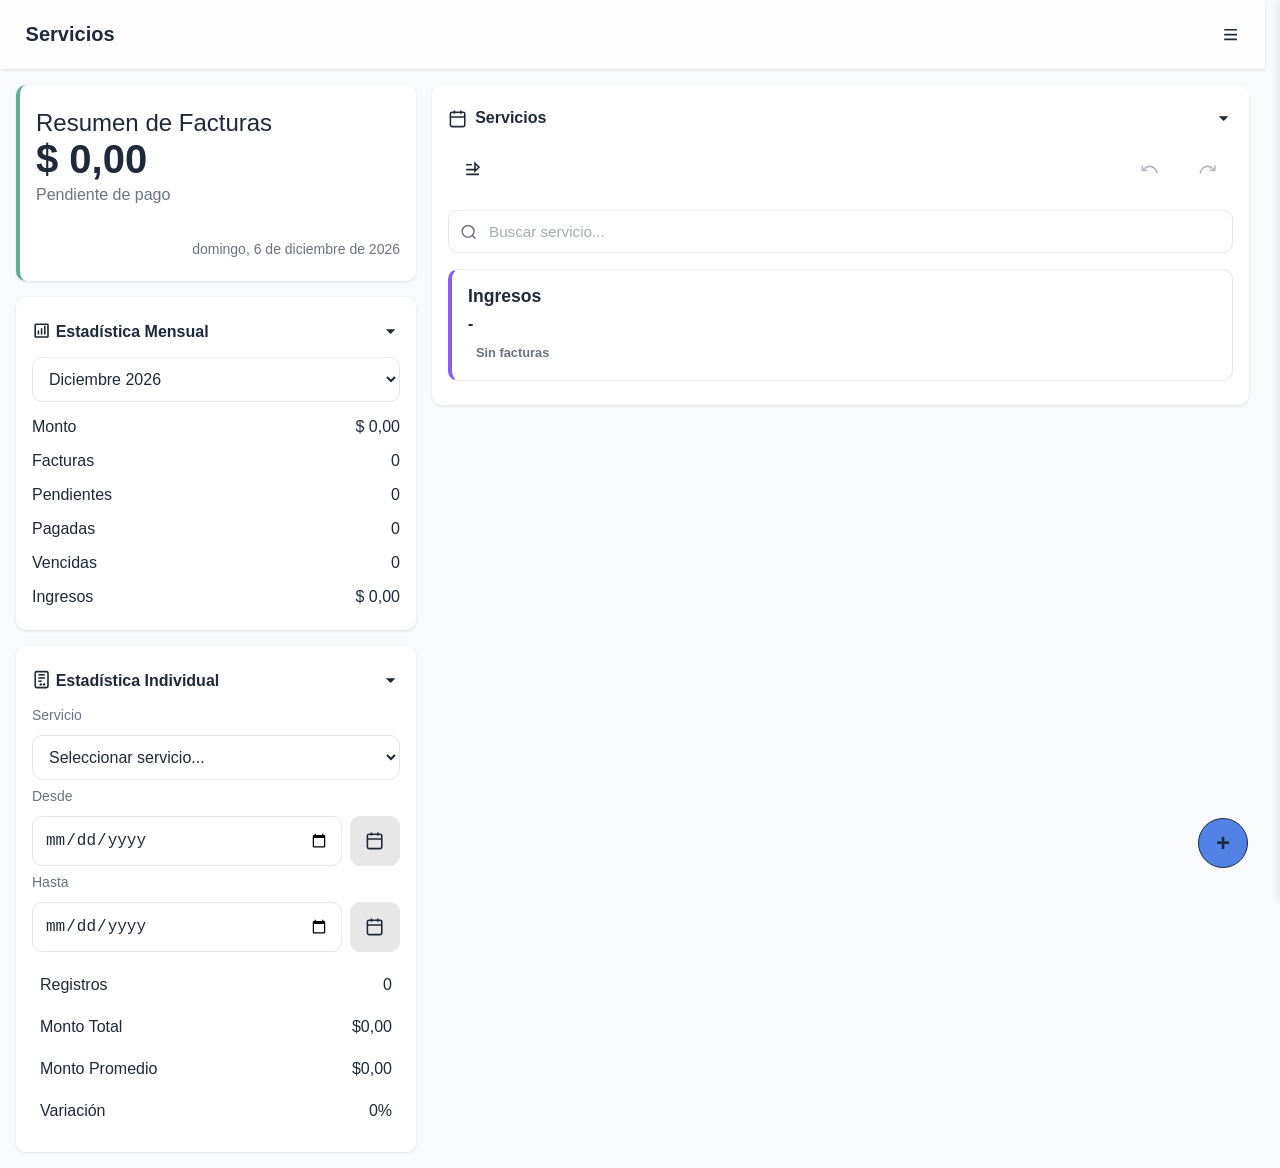
==== index.html @ 1f56f02e "Update index.html" ====
<!DOCTYPE html>
<html lang="es">

<head>
    <meta charset="UTF-8">
    <meta name="viewport" content="width=device-width, initial-scale=1.0, maximum-scale=1.0, user-scalable=no">
    <meta name="theme-color" content="#ffffff">
    <meta name="description" content="Gestión de servicios y facturas">
    <meta name="mobile-web-app-capable" content="yes">
    <meta name="apple-mobile-web-app-capable" content="yes">
    <meta name="apple-mobile-web-app-status-bar-style" content="default">
    <title>Gestión de Servicios</title>
    <link rel="manifest" href="./manifest.json">
    <link rel="icon" type="image/svg+xml" href="[data-uri]">
    <style>
        :root {
            /* --- Variables de Color (Tema Claro) --- */
            --bg-body: #f9fafb;
            --bg-card: #ffffff;
            --bg-header: rgba(255, 255, 255, 0.800);
            --text-main: #1f2937;
            --text-muted: #6b7280;
            --text-inv: #ffffff;
            --border: #e5e7eb;
            --input-bg: #ffffff;
            --input-focus: #272450;
            --c-blue: #5382e6;
            --c-green: #60ac94;
            --c-red: #c05d76;
            --c-purple: #8b5cf6;
            --c-gold: #d6af66;
            --c-gray-btn: #e7e7e7;
            --c-white: #ffffff;
            --shadow: 0 1px 3px rgba(0, 0, 0, 0.1);
            --radius: 10px;
        }

        body.dark-mode {
            /* --- Variables de Color (Tema Oscuro) --- */
            --bg-body: #000000;
            --bg-card: #0f141b;
            --bg-header: rgba(17, 24, 39, 0.800);
            --text-main: #f9fafb;
            --text-muted: #d1d5db;
            --border: #1f2836;
            --input-bg: #1f2836;
            --input-focus: #1f2836;
            --c-gray-btn: #1f2836;
            --shadow: 0 1px 3px rgba(0, 0, 0, 0.3);
        }

        body.modal-open {
            overflow: hidden !important;
        }

        * {
            margin: 0;
            padding: 0;
            box-sizing: border-box;
            -webkit-tap-highlight-color: transparent;
            user-select: none;
            -webkit-user-select: none;
        }

        html {
            scrollbar-gutter: stable;
        }

        body {
            font-family: -apple-system, BlinkMacSystemFont, 'Segoe UI', Arial, sans-serif;
            background: var(--bg-body);
            color: var(--text-main);
            overflow-anchor: none;
            transition: background 0.3s, color 0.3s;
            overflow-y: auto;
            touch-action: pan-y;
        }

        /* --- Layout & Contenedores --- */
        .container {
            max-width: 1400px;
            margin: 0 auto;
            padding: 1rem;
        }

        /* Layout de 2 columnas para desktop */
        .main-grid {
            display: grid;
            grid-template-columns: 1fr;
            gap: 0 1rem;
        }

        @media (min-width: 768px) {
            .main-grid {
                grid-template-columns: 400px 1fr;
                align-items: start;
            }

            .sidebar-left {
                display: flex;
                flex-direction: column;
                gap: 1rem;
                top: 70px;
            }

            .sidebar-left .card {
                margin-bottom: 0;
            }
        }

        .header {
            background: var(--bg-header);
            backdrop-filter: blur(4px);
            padding: 0.6rem;
            box-shadow: var(--shadow);
            position: sticky;
            top: 0;
            z-index: 90;
            display: flex;
            justify-content: space-between;
            align-items: center;
        }

        .header h1 {
            font-size: 1.25rem;
            color: var(--text-main);
            display: flex;
            align-items: center;
            gap: 0.5rem;
            flex-shrink: 0;
            margin-right: auto;
            margin-left: 1rem;
        }

        .header-actions {
            display: flex;
            gap: 0.5rem;
            align-items: center;
        }

        .icon-btn {
            background: var(--c-gray-btn);
            border: 1px solid var(--border);
            border-radius: var(--radius);
            width: 50px;
            height: 50px;
            display: flex;
            align-items: center;
            justify-content: center;
            cursor: pointer;
            transition: all 0.2s;
        }

        .icon-btn:active {
            transform: scale(0.95);
        }

        .card {
            background: var(--bg-card);
            border-radius: var(--radius);
            padding: 1.5rem 1rem;
            box-shadow: var(--shadow);
            color: var(--text-main);
            margin-bottom: 1rem;
        }

        .card h2 {
            font-size: 1rem;
            display: flex;
            align-items: center;
            gap: 0.5rem;
            color: var(--text-main);
        }

        .card-header {
            display: flex;
            justify-content: space-between;
            align-items: center;
            margin-bottom: 1rem;
        }

        .card-actions {
            display: flex;
            gap: 0.5rem;
        }

        /* --- Iconos --- */
        .icon {
            width: 1.2em;
            height: 1.2em;
            vertical-align: text-bottom;
            fill: currentColor;
            stroke: currentColor;
            stroke-width: 0;
        }

        .icon-line {
            stroke-width: 2;
            fill: none;
        }

        /* --- Botones --- */
        button {
            width: 100%;
            padding: 0.875rem;
            border: 1px solid transparent;
            border-radius: var(--radius);
            font-weight: 600;
            font-size: 1rem;
            cursor: pointer;
            transition: transform 0.2s, background 0.2s;
            display: flex;
            align-items: center;
            justify-content: center;
            gap: 0.5rem;
            color: var(--text-main);
            background: var(--c-gray-btn);
        }

        button:active {
            transform: scale(0.98);
        }

        button:disabled,
        input:disabled,
        select:disabled {
            background: transparent;
            cursor: not-allowed;
            transform: none;
            color: #6b7280;
            opacity: 0.5;
        }

        .btn-primary,
        .btn-success,
        .btn-danger {
            color: var(--text-inv);
        }

        .btn-primary {
            background: var(--c-blue);
        }

        .btn-success {
            background: var(--c-green);
        }

        .btn-danger {
            background: var(--c-red);
        }

        .btn-add {
            width: 50px;
            height: 50px;
            border-radius: 50%;
            font-size: 1.5rem;
            padding: 0;
            background: var(--c-blue);
            color: var(--text-main);
            position: fixed;
            bottom: 2rem;
            right: 2rem;
            box-shadow: 0 0 15px 12px rgba(255, 255, 255, 0.15);
            border: 1px solid var(--text-main);
            z-index: 80
        }

        #btn-filter,
        #btn-undo,
        #btn-redo,
        #btn-sort,
        #btn-ajustes {
            border: none;
            background: none;
        }

        .servicios-lista {
            display: flex;
            flex-direction: column;
            gap: 0.5rem;
            max-height: 5000px;
            opacity: 1;
            overflow: hidden;
            margin-top: 1rem;
            transition: all 0.3s;
        }

        /* Evitar saltos de scroll en móviles durante búsqueda */
        @media (max-width: 767px) {
            .servicios-lista {
                min-height: 400px;
            }
        }

        .servicio-item {
            background: var(--input-bg);
            border: 1px solid var(--border);
            border-radius: var(--radius);
            padding: 1rem;
            cursor: pointer;
            transition: all 0.2s;
            position: relative;
        }

        .servicio-item:active {
            transform: scale(0.99);
        }

        .servicio-item[class*="vencido"],
        .servicio-item[class*="urgente"] {
            border-left: 4px solid var(--c-red);
        }

        .servicio-item[class*="lejano"] {
            border-left: 4px solid var(--c-blue);
        }

        .servicio-item[class*="proximo"] {
            border-left: 4px solid var(--c-gold);
        }

        .servicio-item[class*="pagado"] {
            border-left: 4px solid var(--c-green);
        }

        .servicio-item[class*="sin-facturas"] {
            border-left: 4px solid var(--c-purple);
        }

        .servicio-nombre {
            font-weight: 600;
            font-size: 1.1rem;
            margin-bottom: 0.5rem;
        }

        .servicio-info {
            display: flex;
            justify-content: space-between;
            align-items: center;
            font-size: 0.9rem;
            color: var(--text-muted);
        }

        .servicio-monto {
            font-weight: 600;
            color: var(--text-main);
            font-size: 1rem;
        }

        .servicio-fecha {
            font-size: 0.85rem;
        }

        .servicio-estado {
            display: inline-block;
            padding: 0.25rem 0.5rem;
            border-radius: var(--radius);
            font-size: 0.75rem;
            font-weight: 600;
            margin-top: 0.5rem;
            color: var(--c-white);
        }

        .estado-vencido {
            background: var(--c-red);
        }

        .estado-urgente {
            background: var(--c-red);
        }

        .estado-proximo {
            background: var(--c-gold);
        }

        .estado-pagado {
            background: var(--c-green);
        }

        .estado-lejano {
            background: var(--c-blue);
        }

        .estado-sin-facturas-mes {
            background: var(--c-purple);
        }

        /* --- Modal --- */
        .modal {
            display: none;
            position: fixed;
            top: 0;
            left: 0;
            width: 100%;
            height: 100%;

            z-index: 100;
            align-items: center;
            justify-content: center;
            padding: 1rem;
            transition: all 0.3s ease;
        }

        .modal.active {
            display: flex;
            background: rgba(0, 0, 0, 0.25);
            backdrop-filter: blur(5px);
            -webkit-backdrop-filter: blur(5px);
        }

        .modal-content {
            background: var(--bg-card);
            border-radius: var(--radius);
            padding: 1rem;
            max-width: 500px;
            width: 100%;
            max-height: 90vh;
            overflow-y: auto;
            box-shadow: 0 10px 40px rgba(0, 0, 0, 0.3);
            animation: slideUp 0.2s ease-in-out;
        }

        .modal-header {
            display: flex;
            justify-content: space-between;
            align-items: center;
            margin-bottom: 1.5rem;
        }

        .modal-header h3 {
            font-size: 1.2rem;
            color: var(--text-main);
        }

        .modal-close {
            background: transparent;
            border: none;
            width: auto;
            padding: 0.5rem;
            cursor: pointer;
            color: var(--text-muted);
        }

        /* --- Formularios --- */
        .form-group {
            margin-bottom: 1rem;
        }



        .form-group select:focus {
            outline: none;
            border-color: var(--input-focus);
        }

        input,
        select,
        .form-group select {
            width: 100%;
            padding: 0.75rem;
            border: 1px solid var(--border);
            border-radius: var(--radius);
            font-size: 1rem;
            background: var(--input-bg);
            color: var(--text-main);
        }

        .form-group select {
            padding: 0.875rem;
            cursor: pointer;
        }

        label {
            display: block;
            font-size: 0.875rem;
            font-weight: 600;
            color: var(--text-muted);
            margin-bottom: 0.25rem;
        }

        input:focus,
        select:focus {
            outline: none;
        }

        /* Ocultar flechas de input number */
        input[type="number"]::-webkit-outer-spin-button,
        input[type="number"]::-webkit-inner-spin-button {
            -webkit-appearance: none;
            margin: 0;
        }

        input[type="number"] {
            -moz-appearance: textfield;
            appearance: textfield;
        }

        .form-actions {
            display: flex;
            gap: 0.5rem;
            margin-top: 1.5rem;
        }

        .form-actions2 {
            display: flex;
            margin-top: 0.5rem;

        }

        /* --- Facturas --- */
        /* Modal de facturas con header y footer sticky */
        .modal-facturas-content {
            display: flex;
            flex-direction: column;
            max-height: 90vh;
            overflow: hidden;
        }

        .modal-facturas-header {
            position: sticky;
            top: 0;
            background: var(--bg-card);
            z-index: 10;
            margin-bottom: 0;
            padding-bottom: 1rem;
            border-bottom: 1px solid var(--border);
        }

        .modal-facturas-footer {
            position: sticky;
            bottom: 0;
            background: var(--bg-card);
            z-index: 10;
            padding-top: 1rem;
            border-top: 1px solid var(--border);
            display: flex;
            flex-direction: column;
            gap: 0.5rem;
        }

        .facturas-lista {
            flex: 1;
            overflow-y: auto;
            padding: 1rem 0;
            margin: 0 -1rem;
            padding-left: 1rem;
            padding-right: 1rem;
            display: flex;
            flex-direction: column;
            gap: 0.5rem;
        }

        .factura-item {
            background: var(--input-bg);
            border: 1px solid var(--border);
            border-radius: var(--radius);
            padding: 0.75rem;
            display: flex;
            justify-content: space-between;
            align-items: center;
            transition: all 0.2s;
        }

        .factura-item.pagada {
            opacity: 0.6;
            border-color: var(--c-green);
        }

        .factura-info {
            flex: 1;
            cursor: pointer;
        }

        .factura-monto {
            font-weight: 600;
            font-size: 1rem;
            color: var(--text-main);
        }

        .factura-monto-favor {
            color: var(--c-green);
            font-weight: 700;
        }

        .factura-fecha {
            font-size: 0.85rem;
            color: var(--text-muted);
            margin-top: 0.25rem;
        }

        .factura-actions {
            display: flex;
            gap: 0.5rem;
            border: 1px solid var(--text-main);
            border-radius: var(--radius);
        }

        .btn-small {
            width: auto;
            padding: 0.5rem 0.75rem;
            font-size: 0.85rem;
        }

        /* --- Animaciones --- */

        @keyframes slideUp {
            from {
                opacity: 0;
                transform: translateY(20px);
            }

            to {
                opacity: 1;
                transform: translateY(0);
            }
        }

        @keyframes slideDownFade {
            from {
                opacity: 0;
                transform: translateY(-20px);
            }

            to {
                opacity: 1;
                transform: translateY(0);
            }
        }

        @keyframes slideUpFade {
            from {
                opacity: 1;
                transform: translateY(0);
            }

            to {
                opacity: 0;
                transform: translateY(-20px);
            }
        }

        .card-fade-in {
            animation: slideDownFade 0.3s ease-out forwards;
            opacity: 0;
        }

        /* --- Scrollbar --- */
        .custom-scroll {
            overflow-y: auto;
            overflow-x: hidden;
        }

        .custom-scroll::-webkit-scrollbar {
            width: 8px;
        }

        .custom-scroll::-webkit-scrollbar-track {
            background: var(--bg-body);
            border-radius: var(--radius);
        }

        .custom-scroll::-webkit-scrollbar-thumb {
            background: var(--border);
            border-radius: var(--radius);
        }

        .custom-scroll::-webkit-scrollbar-thumb:hover {
            background: var(--text-muted);
        }

        /* --- Empty State --- */
        .empty-state {
            text-align: center;
            padding: 3rem 1rem;
            color: var(--text-muted);
        }

        .empty-state svg {
            width: 80px;
            height: 80px;
            margin-bottom: 1rem;
            opacity: 0.3;
        }

        .empty-state p {
            font-size: 0.95rem;
        }

        /* --- Menu Ajustes --- */
        .menu-ajustes {
            position: fixed;
            top: 0;
            right: -280px;
            width: 280px;
            height: 100dvh;
            background: var(--bg-card);
            box-shadow: -2px 0 10px rgba(0, 0, 0, 0.1);
            transition: right 0.3s;
            z-index: 102;
            padding: 1rem;
            overscroll-behavior: contain;
            display: flex;
            flex-direction: column;
        }

        @media (max-width: 480px) {
            .menu-ajustes {
                right: -75vw;
                width: 60vw;
                max-width: 280px;
            }

            .menu-ajustes.active {
                right: 0;
            }
        }

        .menu-ajustes.active {
            right: 0;
        }

        .menu-overlay {
            display: none;
            position: fixed;
            top: 0;
            left: 0;
            width: 100%;
            height: 100%;
            background: rgba(0, 0, 0, 0.25);
            backdrop-filter: blur(5px);
            -webkit-backdrop-filter: blur(5px);
            z-index: 100;

        }

        .menu-overlay.active {
            display: block;
        }

        .menu-item {
            padding: 1rem 0;
            border-bottom: 1px solid var(--border);
            cursor: pointer;
            display: flex;
            align-items: center;
            gap: 0.75rem;
            color: var(--text-main);
            transition: color 0.2s;
        }

        .menu-item:hover,
        .btn-cerrar-menu:hover {
            color: var(--text-muted);
        }

        .menu-item:last-child {
            border-bottom: none;
        }

        .menu-content {
            flex: 1;
            overflow-y: auto;
        }

        .menu-footer {
            margin-top: auto;
            padding-top: 1rem;
            border-top: 1px solid var(--border);
        }

        .btn-cerrar-menu {
            width: 100%;
            padding: 0.875rem;
            margin-bottom: 1rem;
            background: transparent;
            font-weight: 600;
            font-size: 0.875rem;
            cursor: pointer;
            transition: all 0.2s;
            display: flex;
            align-items: center;
            justify-content: center;
            gap: 0.5rem;
            color: var(--text-main);
        }

        .btn-cerrar-menu:active {
            transform: scale(0.98);
        }

        .menu-version {
            text-align: center;
            font-size: 0.875rem;
            color: var(--text-muted);
            padding: 0.5rem 0;
        }

        .menu-header {
            font-weight: 600;
            font-size: 1.1rem;
            margin-bottom: 1rem;
            padding-bottom: 0.5rem;
            border-bottom: 2px solid var(--border);
        }

        /* --- Toast Notifications --- */

        .toast {
            position: fixed;
            bottom: 2rem;
            left: 50%;
            background: var(--bg-card);
            color: var(--c-white);
            padding: 1rem 1.5rem;
            border-radius: var(--radius);
            box-shadow: 0 4px 12px rgba(0, 0, 0, 0.15);
            opacity: 0;
            transform: translateX(-50%) translateY(100px);
            transition: all 0.3s ease;
            z-index: 999;
            display: flex;
            align-items: center;
            justify-content: center;
            gap: 0.75rem;
            white-space: pre-line;
            pointer-events: none;
            max-width: 90%;
            min-width: 300px;
            text-align: center;
        }

        .toast.show {
            opacity: 1;
            transform: translateX(-50%) translateY(0);
        }

        .toast.success {
            background: var(--c-green);
        }

        .toast.info {
            background: var(--c-blue);
        }

        .toast.error,
        .toast.warning {
            background: var(--c-red);
        }

        /* --- Menú Emergente Agregar --- */
        .menu-agregar {
            position: fixed;
            bottom: 100px;
            right: 2rem;
            background: var(--bg-card);
            border-radius: var(--radius);
            box-shadow: 0 10px 40px rgba(0, 0, 0, 0.3);
            padding: 0.5rem;
            display: none;
            flex-direction: column;
            gap: 0.5rem;
            z-index: 90;
            min-width: 200px;
            animation: slideUp 0.2s ease;
        }

        .menu-agregar.active {
            display: flex;
        }

        .menu-agregar-item {
            display: flex;
            align-items: center;
            gap: 0.75rem;
            padding: 0.875rem;
            border-radius: var(--radius);
            cursor: pointer;
            transition: all 0.2s;
            background: transparent;
            color: var(--text-main);
        }

        .menu-agregar-item:hover {
            color: var(--text-muted);
        }

        .menu-agregar-item:active {
            transform: scale(0.98);
        }

        .menu-agregar-overlay {
            display: none;
            position: fixed;
            top: 0;
            left: 0;
            width: 100%;
            height: 100%;
            z-index: 85;
        }

        .menu-agregar-overlay.active {
            display: block;
        }

        .resumen-grid {
            display: grid;
            grid-template-columns: repeat(2, 1fr);
            gap: 1rem;
            margin-top: 1rem;
        }

        .resumen-item {
            background: var(--input-bg);
            padding: 1rem;
            border-radius: var(--radius);
            text-align: center;
        }

        .resumen-valor {
            font-size: 1.5rem;
            font-weight: 700;
            margin-bottom: 0.25rem;
            color: var(--text-main);
        }

        .resumen-label {
            color: var(--text-muted);
        }

        /* Estilos base de resumen-monto SIN borde */
        .resumen-monto {
            border-radius: var(--radius);
            text-align: center;
            cursor: pointer;
            transition: all 0.3s;
        }

        .resumen-monto:active {
            transform: scale(0.98);
        }

        /* Barra de progreso en resumen */
        .resumen-progreso {
            width: 100%;
            height: 5px;
            border-radius: 10px;
            overflow: hidden;
            margin: 1rem 0 1rem 0;
        }

        .resumen-progreso-barra {
            height: 100%;
            background: var(--bg-card);
            border-radius: 10px;
            transition: width 0.3s ease, background 0.3s ease;
        }

        /* Colores de la barra según el estado de las PENDIENTES */
        .card.borde-vencido .resumen-progreso-barra,
        .card.borde-urgente .resumen-progreso-barra {
            background: var(--c-red);
        }

        .card.borde-proximo .resumen-progreso-barra {
            background: var(--c-gold);
        }

        .card.borde-lejano .resumen-progreso-barra {
            background: var(--c-blue);
        }

        .card.borde-pagado .resumen-progreso-barra {
            background: var(--c-green);
        }

        /* Bordes dinámicos para la CARD padre (no para resumen-monto) */
        .card.borde-vencido {
            border-left: 4px solid var(--c-red);
        }

        .card.borde-urgente {
            border-left: 4px solid var(--c-red);
        }

        .card.borde-proximo {
            border-left: 4px solid var(--c-gold);
        }

        .card.borde-lejano {
            border-left: 4px solid var(--c-blue);
        }

        .card.borde-pagado {
            border-left: 4px solid var(--c-green);
        }

        .resumen-titulo {
            font-size: 1.5rem;
            font-weight: 500;
            color: var(--text-main);
            text-align: left;
        }

        .resumen-monto .resumen-valor {
            font-size: 2.5rem;
            font-weight: 700;
            color: var(--text-main);
            text-align: left;
        }

        .resumen-fecha {
            font-size: 0.875rem;
            color: var(--text-muted);
            margin-top: 1rem;
            text-align: right;
        }

        .resumen-monto .resumen-label {
            color: var(--text-muted);
            text-align: left;
        }

        /* --- Estilos para colapso de facturas --- */
        .servicio-item {
            cursor: pointer;
            transition: all 0.3s;
        }

        /* Estadísticas */
        .estadisticas-selector-container {
            margin-bottom: 1rem;
        }

        .estadisticas-selector {
            width: 100%;
            border: 1px solid var(--border);
            background: var(--input-bg);
            cursor: pointer;
        }

        .estadisticas-lista {
            display: flex;
            flex-direction: column;
            transition: all 0.3s ease;
            gap: 1rem;
        }

        .estadistica-item {
            display: flex;
            justify-content: space-between;
            align-items: center;
            transition: all 0.3s ease;
        }

        .estadistica-label,
        .estadistica-valor {
            color: var(--text-main);
        }

        /* --- Estilos Calculador --- */
        .calculador-container,
        .calculador-filtros,
        .calculador-campo {
            display: flex;
            flex-direction: column;
            gap: 0.5rem;
        }

        .calculador-label {
            font-size: 0.875rem;
            font-weight: 500;
            color: var(--text-muted);
        }

        .calculador-input {
            cursor: text;
        }

        .calculador-select:focus,
        .calculador-input:focus {
            outline: none;
            border-color: var(--input-focus);
        }

        .calculador-resultados {
            display: flex;
            flex-direction: column;
            gap: 0.5rem;
            margin-top: 0.5rem;
        }

        .calculador-resultado-item {
            display: flex;
            justify-content: space-between;
            align-items: center;
            padding: 0.5rem;
        }

        .calculador-resultado-valor {
            color: var(--text-main);
        }

        /* Estado de factura */
        .factura-estado-pagado,
        .factura-estado-vencido,
        .factura-estado-pendiente {
            font-size: 0.8rem;
            padding: 0.25rem 0.5rem;
            border-radius: 5px;
            font-weight: 600;
            margin-top: 0.25rem;
            display: inline-block;
        }

        /* Variaciones de color */
        .factura-estado-pagado {
            color: var(--c-green);
        }

        .factura-estado-vencido {
            color: var(--c-red);
        }

        .factura-estado-pendiente {
            color: var(--c-gold);
        }

        .factura-info-clickable {
            cursor: pointer;
        }

        .mensaje-sin-facturas {
            text-align: center;
            color: var(--text-muted);
            padding: 2rem 0;
        }

        .servicio-estado.estado-sin-facturas {
            background: transparent;
            color: var(--text-muted);
            font-size: 0.8rem;
        }

        /* Tarjeta colapsable */
        .card-header-collapsible {
            display: flex;
            justify-content: space-between;
            align-items: center;
            cursor: pointer;
            user-select: none;
        }

        .card-header-collapsible+.collapsible-content {
            padding-top: 0;
            transition: all 0.3s;
        }

        .card-header-collapsible+.collapsible-content:not(.collapsed) {
            padding-top: 1rem;
        }

        .chevron-icon {
            transition: transform 0.3s ease;
            flex-shrink: 0;
        }

        .chevron-icon.collapsed {
            transform: rotate(-90deg);
        }

        .chevron-icon.semi-collapsed {
            transform: rotate(180deg);
        }

        .collapsible-content {
            max-height: 2000px;
            overflow: hidden;
            transition: all 0.3s;
            opacity: 0;
            visibility: hidden;
        }

        .collapsible-content:not(.collapsed) {
            opacity: 1;
            visibility: visible;
        }

        .collapsible-content.collapsed {
            max-height: 0;
            opacity: 0;

        }



        /* Estados de la tarjeta de servicios (3 estados) */
        .servicios-actions {
            display: flex;
            gap: 0.5rem;
            margin-bottom: 1rem;
            justify-content: flex-start;
            max-height: 50px;
            opacity: 1;
            overflow: hidden;
            transition: all 0.3s;
        }

        .servicios-actions.hidden {
            max-height: 0;
            opacity: 0;
            margin-bottom: 0;
        }

        #servicios-content.semi-collapsed .servicios-actions {
            max-height: 0;
            opacity: 0;
            margin-bottom: 0;
        }

        /* Cuando está completamente colapsado */
        #servicios-content.collapsed .servicios-actions,
        #servicios-content.collapsed .servicios-lista {
            max-height: 0;
            opacity: 0;
            margin: 0;
            padding: 0;
            overflow: hidden;
        }

        /* Contenedor de búsqueda */
        .search-container {
            position: relative;
            max-height: 50px;
            opacity: 1;
            overflow: visible;
            transition: all 0.3s;
        }

        #servicios-content.semi-collapsed .search-container {
            max-height: 0;
            opacity: 0;
            margin-bottom: 0;
            overflow: hidden;
        }

        #servicios-content.collapsed .search-container {
            max-height: 0;
            opacity: 0;
            margin-bottom: 0;
            overflow: hidden;
        }

        .search-input {
            width: 100%;
            padding: 0.75rem 2.5rem 0.75rem 2.5rem;
            border: 1px solid var(--border);
            border-radius: var(--radius);
            font-size: 0.95rem;
            background: var(--input-bg);
            color: var(--text-main);
            transition: border-color 0.2s;
        }

        .search-input:focus {
            outline: none;
            border-color: var(--input-focus);
        }

        .search-input::placeholder {
            color: var(--text-muted);
            opacity: 0.6;
        }

        .search-icon {
            position: absolute;
            left: 0.75rem;
            top: 50%;
            transform: translateY(-50%);
            width: 1.1rem;
            height: 1.1rem;
            color: var(--text-muted);
            pointer-events: none;
        }

        .search-clear {
            position: absolute;
            right: 0;
            top: 0;
            bottom: 0;
            background: transparent;
            border: none;
            padding: 0 1rem;
            cursor: pointer;
            color: var(--text-muted);
            width: 3rem;
            display: flex;
            align-items: center;
            justify-content: center;
            transition: color 0.2s;
        }

        .search-clear:hover {
            color: var(--text-main);
        }

        .search-clear:active {
            transform: scale(0.9);
        }

        .search-clear .icon {
            width: 1.1rem;
            height: 1.1rem;
            pointer-events: none;
        }

        /* Botón toggle de estado de pago */
        .btn-toggle-pagada {
            width: 100%;
            display: flex;
            align-items: center;
            justify-content: center;
            gap: 0.5rem;
            padding: 0.875rem;
            border: 1px solid var(--border);
            border-radius: var(--radius);
            background: var(--input-bg);
            color: var(--text-main);
            cursor: pointer;
            transition: all 0.2s;
            font-weight: 600;
        }

        .btn-toggle-pagada:hover {
            background: var(--c-gray-btn);
        }

        .btn-toggle-pagada:active {
            transform: scale(0.98);
        }

        .btn-toggle-pagada.pagada {
            background: var(--c-green);
            color: var(--text-inv);
            border-color: var(--c-green);
        }

        /* --- Grupos de Facturas por Año --- */
        .facturas-grupo-ano {
            margin-bottom: none;
        }

        .facturas-grupo-header {
            display: flex;
            align-items: center;
            border-radius: var(--radius);
            cursor: pointer;
            margin: 0.25rem 1rem 0.25rem;
            transition: all 0.2s;
            justify-content: space-between;
        }

        .facturas-grupo-header:active {
            transform: scale(0.98);
        }

        .facturas-grupo-header-info {
            display: flex;
            align-items: center;
            gap: 0.5rem;
        }

        .facturas-grupo-ano-texto {
            font-weight: 600;
            font-size: 1rem;
            color: var(--text-main);
        }

        .facturas-grupo-contador {
            font-size: 0.85rem;
            color: var(--text-muted);
            padding: 0.25rem 0.5rem;
        }

        .facturas-grupo-chevron {
            transition: transform 0.2s;
            color: var(--text-muted);
        }

        .facturas-grupo-chevron.collapsed {
            transform: rotate(-90deg);
        }

        .facturas-grupo-contenido {
            display: flex;
            flex-direction: column;
            gap: 0.5rem;
            max-height: 2000px;
            overflow: hidden;
            transition: max-height 0.3s ease-out, opacity 0.2s;
            opacity: 1;
        }

        .facturas-grupo-contenido.collapsed {
            max-height: 0;
            opacity: 0;
        }

        /* Estilos para modal de información */
        .info-content {
            max-height: 60vh;
            overflow-y: auto;
            padding: 0.5rem;
        }

        .info-section {
            margin-bottom: 1.5rem;
        }

        .info-section h4 {
            color: var(--text-main);
            font-size: 1rem;
            font-weight: 600;
        }

        .info-item {
            margin-bottom: 0.75rem;
            padding-left: 0.5rem;
        }

        .info-item strong {
            color: var(--text-main);
            font-size: 0.95rem;
        }

        .info-content em {
            color: var(--c-blue);
            font-style: normal;
        }

        /* --- codigo css --- */
    </style>
    <script>
        // Aplicar estado de tarjetas colapsables
        (function () {
            const estadisticasColapsadas = localStorage.getItem('estadisticas-collapsed') === 'true';
            const calculadorColapsado = localStorage.getItem('calculador-collapsed') === 'true';
            const serviciosState = localStorage.getItem('servicios-collapse-state') || 'expanded';

            document.addEventListener('DOMContentLoaded', function () {
                const estadisticasMes = document.getElementById('estadisticas-mes');
                const estadisticasChevron = document.getElementById('estadisticas-chevron');
                const calculadorContent = document.getElementById('calculador-content');
                const calculadorChevron = document.getElementById('calculador-chevron');
                const serviciosContent = document.getElementById('servicios-content');
                const serviciosChevron = document.getElementById('servicios-chevron');

                // Aplicar estado de estadísticas
                if (!estadisticasColapsadas) {
                    estadisticasMes.classList.remove('collapsed');
                } else {
                    estadisticasMes.classList.add('collapsed');
                    estadisticasChevron.classList.add('collapsed');
                }

                // Aplicar estado de calculador
                if (!calculadorColapsado) {
                    calculadorContent.classList.remove('collapsed');
                } else {
                    calculadorContent.classList.add('collapsed');
                    calculadorChevron.classList.add('collapsed');
                }

                // Aplicar estado de servicios
                if (serviciosState === 'expanded') {
                    serviciosContent.classList.remove('collapsed', 'semi-collapsed');
                } else if (serviciosState === 'collapsed') {
                    serviciosContent.classList.add('collapsed');
                    serviciosChevron.classList.add('collapsed');
                } else if (serviciosState === 'semi-collapsed') {
                    serviciosContent.classList.add('semi-collapsed');
                    serviciosChevron.classList.add('semi-collapsed');
                }
            });
        })();
    </script>
</head>

<body>
    <script>
        // Aplicar tema INMEDIATAMENTE antes de renderizar (evitar parpadeo)
        (function () {
            try {
                var tema = localStorage.getItem('gestion_servicios_theme');
                if (tema === 'dark') {
                    document.body.classList.add('dark-mode');
                } else if (tema === 'light') {
                    document.body.classList.remove('dark-mode');
                }
                // Si tema es null (primera vez), modo claro por defecto
            } catch (e) { }
        })();
    </script>

    <!-- ICONOS SVG -->
    <svg style="display: none;">
        <symbol id="icon-moon" viewBox="0 0 24 24">
            <path d="M21 12.79A9 9 0 1 1 11.21 3 7 7 0 0 0 21 12.79z" class="icon-line" stroke-width="2"
                stroke="currentColor" fill="none"></path>
        </symbol>
        <symbol id="icon-info" viewBox="0 0 24 24">
            <circle cx="12" cy="12" r="10" stroke="currentColor" stroke-width="2" fill="none" />
            <line x1="12" y1="16" x2="12" y2="12" stroke="currentColor" stroke-width="2" stroke-linecap="round" />
            <circle cx="12" cy="8" r="1" fill="currentColor" />
        </symbol>
        <symbol id="icon-dollar" viewBox="0 0 24 24">
            <line x1="12" y1="1" x2="12" y2="23" class="icon-line" stroke="currentColor"></line>
            <path d="M17 5H9.5a3.5 3.5 0 0 0 0 7h5a3.5 3.5 0 0 1 0 7H6" class="icon-line" stroke="currentColor"></path>
        </symbol>
        <symbol id="icon-card" viewBox="0 0 24 24">
            <rect x="2" y="5" width="20" height="14" rx="2" class="icon-line" stroke="currentColor"></rect>
            <line x1="2" y1="10" x2="22" y2="10" class="icon-line" stroke="currentColor"></line>
        </symbol>
        <symbol id="icon-sun" viewBox="0 0 24 24">
            <g class="icon-line" stroke-width="2" stroke="currentColor">
                <circle cx="12" cy="12" r="5"></circle>
                <line x1="12" y1="1" x2="12" y2="3"></line>
                <line x1="12" y1="21" x2="12" y2="23"></line>
                <line x1="4.22" y1="4.22" x2="5.64" y2="5.64"></line>
                <line x1="18.36" y1="18.36" x2="19.78" y2="19.78"></line>
                <line x1="1" y1="12" x2="3" y2="12"></line>
                <line x1="21" y1="12" x2="23" y2="12"></line>
                <line x1="4.22" y1="19.78" x2="5.64" y2="18.36"></line>
                <line x1="18.36" y1="5.64" x2="19.78" y2="4.22"></line>
            </g>
        </symbol>
        <symbol id="icon-menu" viewBox="0 0 24 24">
            <line x1="4" y1="6" x2="20" y2="6" class="icon-line" stroke="currentColor" stroke-width="2"></line>
            <line x1="4" y1="12" x2="20" y2="12" class="icon-line" stroke="currentColor" stroke-width="2"></line>
            <line x1="4" y1="18" x2="20" y2="18" class="icon-line" stroke="currentColor" stroke-width="2"></line>
        </symbol>
        <symbol id="icon-sort" viewBox="0 0 24 24">
            <line x1="4" y1="6" x2="11" y2="6" class="icon-line" stroke="currentColor" stroke-width="2"></line>
            <line x1="4" y1="12" x2="16" y2="12" class="icon-line" stroke="currentColor" stroke-width="2"></line>
            <line x1="4" y1="18" x2="20" y2="18" class="icon-line" stroke="currentColor" stroke-width="2"></line>
            <polygon points="15 4 20 9 15 14" class="icon-line" stroke="currentColor" stroke-width="2"></polygon>
        </symbol>
        <symbol id="icon-clock" viewBox="0 0 24 24">
            <circle cx="12" cy="12" r="10" class="icon-line" stroke="currentColor"></circle>
            <polyline points="12 6 12 12 16 14" class="icon-line" stroke="currentColor"></polyline>
        </symbol>
        <symbol id="icon-trash" viewBox="0 0 24 24">
            <polyline points="3 6 5 6 21 6" class="icon-line" stroke="currentColor"></polyline>
            <path d="M19 6v14a2 2 0 0 1-2 2H7a2 2 0 0 1-2-2V6m3 0V4a2 2 0 0 1 2-2h4a2 2 0 0 1 2 2v2" class="icon-line"
                stroke="currentColor"></path>
        </symbol>
        <symbol id="icon-save" viewBox="0 0 24 24">
            <path d="M19 21H5a2 2 0 0 1-2-2V5a2 2 0 0 1 2-2h11l5 5v11a2 2 0 0 1-2 2z" class="icon-line"
                stroke="currentColor"></path>
            <polyline points="17 21 17 13 7 13 7 21" class="icon-line" stroke="currentColor"></polyline>
            <polyline points="7 3 7 8 15 8" class="icon-line" stroke="currentColor"></polyline>
        </symbol>
        <symbol id="icon-broom" viewBox="0 0 24 24">
            <path class="icon-line"
                d="M3 6h18M19 6v14a2 2 0 01-2 2H7a2 2 0 01-2-2V6h14zM8 11v6M12 11v6M16 11v6M10 3L9 6h6l-1-3" />
        </symbol>
        <symbol id="icon-download" viewBox="0 0 24 24">
            <path d="M21 15v4a2 2 0 0 1-2 2H5a2 2 0 0 1-2-2v-4" class="icon-line" stroke="currentColor"></path>
            <polyline points="7 10 12 15 17 10" class="icon-line" stroke="currentColor"></polyline>
            <line x1="12" y1="15" x2="12" y2="3" class="icon-line" stroke="currentColor"></line>
        </symbol>
        <symbol id="icon-upload" viewBox="0 0 24 24">
            <path d="M21 15v4a2 2 0 0 1-2 2H5a2 2 0 0 1-2-2v-4" class="icon-line" stroke="currentColor"></path>
            <polyline points="17 8 12 3 7 8" class="icon-line" stroke="currentColor"></polyline>
            <line x1="12" y1="3" x2="12" y2="15" class="icon-line" stroke="currentColor"></line>
        </symbol>
        <symbol id="icon-edit" viewBox="0 0 24 24">
            <path d="M11 4H4a2 2 0 0 0-2 2v14a2 2 0 0 0 2 2h14a2 2 0 0 0 2-2v-7" class="icon-line"
                stroke="currentColor"></path>
            <path d="M18.5 2.5a2.121 2.121 0 0 1 3 3L12 15l-4 1 1-4 9.5-9.5z" class="icon-line" stroke="currentColor">
            </path>
        </symbol>
        <symbol id="icon-cancel" viewBox="0 0 24 24">
            <line x1="18" y1="6" x2="6" y2="18" class="icon-line" stroke="currentColor"></line>
            <line x1="6" y1="6" x2="18" y2="18" class="icon-line" stroke="currentColor"></line>
        </symbol>
        <symbol id="icon-undo" viewBox="0 0 24 24">
            <path d="M3 7v6h6" class="icon-line" stroke="currentColor"></path>
            <path d="M21 17a9 9 0 00-9-9 9 9 0 00-6 2.3L3 13" class="icon-line" stroke="currentColor"></path>
        </symbol>
        <symbol id="icon-redo" viewBox="0 0 24 24">
            <path d="M21 7v6h-6" class="icon-line" stroke="currentColor"></path>
            <path d="M3 17a9 9 0 019-9 9 9 0 016 2.3L21 13" class="icon-line" stroke="currentColor"></path>
        </symbol>
        <symbol id="icon-calendar" viewBox="0 0 24 24">
            <rect x="3" y="4" width="18" height="18" rx="2" ry="2" class="icon-line" stroke="currentColor"></rect>
            <line x1="16" y1="2" x2="16" y2="6" class="icon-line" stroke="currentColor"></line>
            <line x1="8" y1="2" x2="8" y2="6" class="icon-line" stroke="currentColor"></line>
            <line x1="3" y1="10" x2="21" y2="10" class="icon-line" stroke="currentColor"></line>
        </symbol>
        <symbol id="icon-filter" viewBox="0 0 24 24">
            <polygon points="22 3 2 3 10 12.46 10 19 14 21 14 12.46 22 3" class="icon-line" stroke="currentColor">
            </polygon>
        </symbol>
        <symbol id="icon-install" viewBox="0 0 24 24">
            <rect x="3" y="11" width="18" height="11" rx="2" ry="2" class="icon-line" stroke="currentColor"></rect>
            <path d="M7 11V7a5 5 0 0 1 10 0v4" class="icon-line" stroke="currentColor"></path>
            <line x1="12" y1="16" x2="12" y2="16.01" class="icon-line" stroke-width="3" stroke="currentColor"></line>
        </symbol>
        <symbol id="icon-stats" viewBox="0 0 24 24">
            <line x1="18" y1="20" x2="18" y2="10" class="icon-line" stroke="currentColor"></line>
            <line x1="12" y1="20" x2="12" y2="4" class="icon-line" stroke="currentColor"></line>
            <line x1="6" y1="20" x2="6" y2="14" class="icon-line" stroke="currentColor"></line>
        </symbol>
        <symbol id="icon-plus" viewBox="0 0 24 24">
            <line x1="12" y1="5" x2="12" y2="19" class="icon-line" stroke="currentColor"></line>
            <line x1="5" y1="12" x2="19" y2="12" class="icon-line" stroke="currentColor"></line>
        </symbol>
        <symbol id="icon-lock" viewBox="0 0 24 24">
            <rect x="3" y="11" width="18" height="11" rx="2" ry="2" class="icon-line" stroke="currentColor"></rect>
            <path d="M7 11V7a5 5 0 0 1 10 0v4" class="icon-line" stroke="currentColor"></path>
        </symbol>
        <symbol id="icon-lock-open" viewBox="0 0 24 24">
            <rect x="3" y="11" width="18" height="11" rx="2" ry="2" class="icon-line" stroke="currentColor"></rect>
            <path d="M7 11V7a5 5 0 0 1 9.9-1" class="icon-line" stroke="currentColor"></path>
        </symbol>
        <symbol id="icon-briefcase" viewBox="0 0 24 24">
            <rect x="2" y="7" width="20" height="14" rx="2" ry="2" class="icon-line" stroke="currentColor"></rect>
            <path d="M16 21V5a2 2 0 0 0-2-2h-4a2 2 0 0 0-2 2v16" class="icon-line" stroke="currentColor"></path>
        </symbol>
    </svg>

    <!-- Header -->
    <header class="header">
        <h1> Servicios </h1>
        <div class="header-actions">
            <button class="icon-btn" id="btn-ajustes" aria-label="Ajustes">
                <svg class="icon">
                    <use href="#icon-menu" />
                </svg>
            </button>
        </div>
    </header>

    <!-- Overlay del menú -->
    <div class="menu-overlay" id="menu-overlay"></div>

    <!-- Menú de Ajustes -->
    <div class="menu-ajustes" id="menu-ajustes">
        <div class="menu-header"><svg class="icon">
                <use href="#icon-menu" />
            </svg> Ajustes</div>
        <div class="menu-content">
            <div class="menu-item" id="menu-tema">
                <svg class="icon">
                    <use href="#icon-moon" />
                </svg>
                <span>Tema</span>
            </div>
            <div class="menu-item" id="menu-toggle-ingresos">
                <svg class="icon">
                    <use href="#icon-dollar" />
                </svg>
                <span>Ingresos</span>
                <span id="ingresos-indicator" style="margin-left: auto; font-weight: 600;">✓</span>
            </div>
            <div class="menu-item" id="menu-exportar">
                <svg class="icon">
                    <use href="#icon-download" />
                </svg>
                <span>Respaldar</span>
            </div>
            <div class="menu-item" id="menu-importar">
                <svg class="icon">
                    <use href="#icon-upload" />
                </svg>
                <span>Restaurar</span>
            </div>
            <div id="opciones-importacion" style="display: none; padding-left: 2.5rem; margin-top: 0.5rem;">
                <div class="menu-item" id="menu-importar-reemplazar">
                    <span>Reemplazar</span>
                </div>
                <div class="menu-item" id="menu-importar-combinar">
                    <span>Combinar</span>
                </div>
            </div>

            <div class="menu-item" id="menu-limpiar">
                <svg class="icon">
                    <use href="#icon-trash" />
                </svg>
                <span>Borrar todo</span>
            </div>

            <div class="menu-item" id="menu-informacion">
                <svg class="icon">
                    <use href="#icon-info" />
                </svg>
                <span>Información</span>
            </div>
        </div>

        <div class="menu-footer">
            <button class="btn-cerrar-menu" id="btn-cerrar-menu">
                <svg class="icon">
                    <use href="#icon-cancel" />
                </svg>
                Cerrar menú
            </button>
            <div class="menu-version">Version 0.46</div> <!-- DeltaF -->
        </div>
    </div>

    <!-- Contenedor Principal -->
    <div class="container">
        <div class="main-grid">
            <!-- Columna izquierda (sidebar) -->
            <div class="sidebar-left">
                <div class="card card-fade-in" style="animation-delay: 0.1s;">
                    <div id="resumen-mes"></div>
                </div>

                <!-- Tarjeta de Estadísticas -->
                <div class="card card-fade-in" style="animation-delay: 0.2s;">
                    <h2 class="card-header-collapsible" id="estadisticas-header">
                        <span>
                            <svg class="icon" viewBox="0 0 24 24">
                                <path
                                    d="M19 3H5c-1.1 0-2 .9-2 2v14c0 1.1.9 2 2 2h14c1.1 0 2-.9 2-2V5c0-1.1-.9-2-2-2zm0 16H5V5h14v14z" />
                                <path d="M7 12h2v5H7zm4-3h2v8h-2zm4-3h2v11h-2z" />
                            </svg>
                            Estadística Mensual
                        </span>
                        <svg class="icon chevron-icon" id="estadisticas-chevron" viewBox="0 0 24 24" fill="none"
                            stroke="currentColor" stroke-width="2" stroke-linecap="round" stroke-linejoin="round">
                            <polyline points="6 9 12 15 18 9"></polyline>
                        </svg>
                    </h2>
                    <div id="estadisticas-mes" class="collapsible-content collapsed"></div>
                </div>

                <!-- Tarjeta de Calculador -->
                <div class="card card-fade-in" style="animation-delay: 0.25s;">
                    <h2 class="card-header-collapsible" id="calculador-header">
                        <span>
                            <svg class="icon" viewBox="0 0 24 24">
                                <rect x="4" y="2" width="16" height="20" rx="2" stroke="currentColor" stroke-width="2"
                                    fill="none" />
                                <line x1="8" y1="6" x2="16" y2="6" stroke="currentColor" stroke-width="2" />
                                <line x1="8" y1="10" x2="16" y2="10" stroke="currentColor" stroke-width="2" />
                                <line x1="8" y1="14" x2="12" y2="14" stroke="currentColor" stroke-width="2" />
                                <circle cx="15" cy="18" r="1.5" fill="currentColor" />
                                <circle cx="11" cy="18" r="1.5" fill="currentColor" />
                            </svg>
                            Estadística Individual
                        </span>
                        <svg class="icon chevron-icon" id="calculador-chevron" viewBox="0 0 24 24" fill="none"
                            stroke="currentColor" stroke-width="2" stroke-linecap="round" stroke-linejoin="round">
                            <polyline points="6 9 12 15 18 9"></polyline>
                        </svg>
                    </h2>
                    <div id="calculador-content" class="collapsible-content collapsed">
                        <div class="calculador-container">
                            <div class="calculador-filtros">
                                <div class="calculador-campo">
                                    <label class="calculador-label">Servicio</label>
                                    <select id="calculador-servicio" class="calculador-select">
                                        <option value="">Seleccionar servicio...</option>
                                    </select>
                                </div>
                                <div class="calculador-campo">
                                    <label class="calculador-label">Desde</label>
                                    <div style="display: flex; gap: 0.5rem;">
                                        <input type="date" id="calculador-desde" class="calculador-input"
                                            style="flex: 1;">
                                        <button type="button" id="btn-fecha-desde" class="icon-btn"
                                            title="Fecha actual / Limpiar">
                                            <svg class="icon">
                                                <use href="#icon-calendar" />
                                            </svg>
                                        </button>
                                    </div>
                                </div>
                                <div class="calculador-campo">
                                    <label class="calculador-label">Hasta</label>
                                    <div style="display: flex; gap: 0.5rem;">
                                        <input type="date" id="calculador-hasta" class="calculador-input"
                                            style="flex: 1;">
                                        <button type="button" id="btn-fecha-hasta" class="icon-btn"
                                            title="Fecha actual / Limpiar">
                                            <svg class="icon">
                                                <use href="#icon-calendar" />
                                            </svg>
                                        </button>
                                    </div>
                                </div>
                            </div>
                            <div id="calculador-resultados" class="calculador-resultados">
                                <div class="calculador-resultado-item">
                                    <span class="calculador-resultado-label">Registros</span>
                                    <span class="calculador-resultado-valor" id="calculador-total-registros">0</span>
                                </div>
                                <div class="calculador-resultado-item">
                                    <span class="calculador-resultado-label">Monto Total</span>
                                    <span class="calculador-resultado-valor" id="calculador-monto-total">$0,00</span>
                                </div>
                                <div class="calculador-resultado-item">
                                    <span class="calculador-resultado-label">Monto Promedio</span>
                                    <span class="calculador-resultado-valor" id="calculador-monto-promedio">$0,00</span>
                                </div>
                                <div class="calculador-resultado-item">
                                    <span class="calculador-resultado-label">Variación del Período</span>
                                    <span class="calculador-resultado-valor" id="calculador-variacion">0%</span>
                                </div>
                            </div>
                        </div>
                    </div>
                </div>
            </div>

            <!-- Columna derecha (contenido principal) -->
            <div class="main-content">
                <!-- Tarjeta de Servicios -->
                <div class="card card-fade-in" style="animation-delay: 0.3s;">
                    <h2 class="card-header-collapsible" id="servicios-header">
                        <span style="display: flex; align-items: center; gap: 0.5rem;">
                            <svg class="icon">
                                <use href="#icon-calendar" />
                            </svg>
                            Servicios
                        </span>
                        <svg class="icon chevron-icon" id="servicios-chevron" viewBox="0 0 24 24" fill="none"
                            stroke="currentColor" stroke-width="2" stroke-linecap="round" stroke-linejoin="round">
                            <polyline points="6 9 12 15 18 9"></polyline>
                        </svg>
                    </h2>

                    <div id="servicios-content" class="collapsible-content collapsed">
                        <div class="card-actions servicios-actions" id="servicios-actions">
                            <button class="icon-btn" id="btn-sort" title="Ordenar servicios">
                                <svg class="icon">
                                    <use href="#icon-sort" />
                                </svg>
                            </button>
                            <div style="margin-left: auto; display: flex; gap: 0.5rem;">
                                <button class="icon-btn" id="btn-undo" title="Deshacer (Ctrl+Z)" disabled>
                                    <svg class="icon">
                                        <use href="#icon-undo" />
                                    </svg>
                                </button>
                                <button class="icon-btn" id="btn-redo" title="Rehacer (Ctrl+Y)" disabled>
                                    <svg class="icon">
                                        <use href="#icon-redo" />
                                    </svg>
                                </button>
                            </div>
                        </div>

                        <div class="search-container">
                            <svg class="search-icon icon" viewBox="0 0 24 24">
                                <circle cx="11" cy="11" r="8" class="icon-line" stroke="currentColor"></circle>
                                <path d="m21 21-4.35-4.35" class="icon-line" stroke="currentColor"></path>
                            </svg>
                            <input type="text" id="search-input" class="search-input" placeholder="Buscar servicio...">
                            <button class="search-clear" id="search-clear" style="display: none;">
                                <svg class="icon">
                                    <use href="#icon-cancel" />
                                </svg>
                            </button>
                        </div>

                        <div class="servicios-lista" id="servicios-lista">
                            <!-- Los servicios se cargarán aquí -->
                        </div>
                    </div>
                </div>
            </div>
        </div>
    </div>

    <!-- Botón Agregar -->
    <button class="btn-add" id="btn-agregar-servicio" aria-label="Agregar">+</button>

    <!-- Overlay del menú agregar -->
    <div class="menu-agregar-overlay" id="menu-agregar-overlay"></div>

    <!-- Menú Emergente Agregar -->
    <div class="menu-agregar" id="menu-agregar">
        <div class="menu-agregar-item" id="menu-agregar-servicio">
            <svg class="icon">
                <use href="#icon-calendar" />
            </svg>
            <span>Agregar Servicio</span>
        </div>
        <div class="menu-agregar-item" id="menu-agregar-factura">
            <svg class="icon" viewBox="0 0 24 24">
                <path d="M14 2H6a2 2 0 0 0-2 2v16a2 2 0 0 0 2 2h12a2 2 0 0 0 2-2V8z" class="icon-line"
                    stroke="currentColor"></path>
                <polyline points="14 2 14 8 20 8" class="icon-line" stroke="currentColor"></polyline>
                <line x1="12" y1="18" x2="12" y2="12" class="icon-line" stroke="currentColor"></line>
                <line x1="9" y1="15" x2="15" y2="15" class="icon-line" stroke="currentColor"></line>
            </svg>
            <span>Agregar Factura</span>
        </div>
        <div class="menu-agregar-item" id="menu-agregar-recibo" style="display: none;">
            <svg class="icon">
                <use href="#icon-dollar" />
            </svg>
            <span>Agregar Ingreso</span>
        </div>
    </div>

    <!-- Modal Agregar Servicio -->
    <div class="modal" id="modal-agregar-servicio">
        <div class="modal-content">
            <div class="modal-header">
                <h3>Nuevo Servicio</h3>
            </div>
            <form id="form-servicio">
                <div class="form-group">
                    <label for="servicio-nombre">Nombre del servicio</label>
                    <input type="text" id="servicio-nombre" required placeholder="Ej: Internet, Luz, Agua"
                        maxlength="30">
                </div>
                <div class="form-actions" style="display: grid; grid-template-columns: 1fr 1fr;">
                    <button type="submit">
                        <svg class="icon">
                            <use href="#icon-save" />
                        </svg>Guardar
                    </button>
                    <button type="button" class="button" id="modal-servicio-close">
                        <svg class="icon">
                            <use href="#icon-cancel" />
                        </svg> Cerrar
                    </button>
                </div>
            </form>
        </div>
    </div>

    <!-- Modal Editar Servicio -->
    <div class="modal" id="modal-editar-servicio">
        <div class="modal-content">
            <div class="modal-header">
                <h3>Editar Servicio</h3>
            </div>
            <form id="form-editar-servicio">
                <div class="form-group">
                    <label for="editar-servicio-nombre">Nombre del servicio</label>
                    <input type="text" id="editar-servicio-nombre" required placeholder="Ej: Internet, Luz, Agua"
                        maxlength="30">
                </div>
                <div class="form-actions" style="display: grid; grid-template-columns: 1fr 1fr;">
                    <button type="submit">
                        <svg class="icon">
                            <use href="#icon-save" />
                        </svg>Guardar
                    </button>
                    <button type="button" id="btn-eliminar-servicio">Eliminar
                    </button>
                </div>
                <div class="form-actions2">
                    <button type="button" class="button" id="modal-editar-servicio-close">
                        <svg class="icon">
                            <use href="#icon-cancel" />
                        </svg> Cerrar
                    </button>
                </div>
            </form>
        </div>
    </div>

    <!-- Modal Ordenar -->
    <div id="modal-ordenar" class="modal">
        <div class="modal-content">
            <div class="modal-header">
                <h3>Ordenar servicios</h3>
            </div>
            <div class="form-group">
                <label>Ordenar por</label>
                <select id="select-orden">
                    <option value="nombre">Nombre (A-Z)</option>
                    <option value="vencimiento">Vencimiento (Más próximo primero)</option>
                    <option value="monto-desc">Monto (Mayor a menor)</option>
                    <option value="monto-asc">Monto (Menor a mayor)</option>
                </select>
            </div>
            <div class="form-actions">
                <button onclick="app.aplicarOrden()">Aplicar</button>
                <button onclick="app.cerrarModal('modal-ordenar')">Cancelar</button>
            </div>
        </div>
    </div>

    <!-- Modal Agregar Factura -->
    <div class="modal" id="modal-agregar-factura">
        <div class="modal-content">
            <div class="modal-header">
                <h3>Nueva Factura</h3>
            </div>
            <form id="form-factura">
                <div class="form-group">
                    <label for="factura-monto">Monto</label>
                    <input type="number" id="factura-monto" required placeholder="$ (negativo = saldo a favor)"
                        step="0.01">
                </div>
                <div class="form-group">
                    <label for="factura-tipo">Tipo de factura</label>
                    <select id="factura-tipo" required>
                        <option value="mensual">Mensual</option>
                        <option value="bimestral">Bimestral</option>
                        <option value="semestral">Semestral</option>
                        <option value="anual">Anual</option>
                    </select>
                </div>
                <div class="form-group">
                    <label for="factura-servicio">Servicio</label>
                    <select id="factura-servicio" required>
                        <!-- Los servicios se cargarán dinámicamente -->
                    </select>
                </div>
                <div class="form-group">
                    <label for="factura-fecha">Fecha de vencimiento</label>
                    <div style="display: flex; gap: 0.5rem;">
                        <input type="date" id="factura-fecha" required style="flex: 1;">
                        <button type="button" class="icon-btn" id="btn-fecha-hoy" title="Fecha de hoy / Limpiar">
                            <svg class="icon">
                                <use href="#icon-calendar" />
                            </svg>
                        </button>
                    </div>
                </div>
                <div class="form-group">
                    <label for="factura-fecha-pago">Fecha de pago</label>
                    <div style="display: flex; gap: 0.5rem; align-items: center;">
                        <input type="date" id="factura-fecha-pago" disabled style="flex: 1;">
                        <button type="button" id="btn-toggle-pagada" class="icon-btn" onclick="app.toggleEstadoPago()"
                            title="Marcar como pagada/no pagada">
                            <svg class="icon">
                                <use href="#icon-card" />
                            </svg>
                        </button>
                    </div>
                </div>
                <div class="form-actions">
                    <button type="submit"><svg class="icon">
                            <use href="#icon-save" />
                        </svg> Guardar</button>
                    <button type="button" class="btn-secondary" id="modal-factura-close" style="width: 100%;"><svg
                            class="icon">
                            <use href="#icon-undo" />
                        </svg>
                        Volver
                    </button>
                </div>
            </form>
        </div>
    </div>

    <!-- Modal Editar Factura -->
    <div class="modal" id="modal-editar-factura">
        <div class="modal-content">
            <div class="modal-header">
                <h3>Editar Factura</h3>
            </div>
            <form id="form-editar-factura">
                <div class="form-group">
                    <label for="editar-factura-monto">Monto</label>
                    <input type="number" id="editar-factura-monto" required placeholder="$ (negativo = saldo a favor)"
                        step="0.01">
                </div>
                <div class="form-group">
                    <label for="editar-factura-tipo">Tipo de factura</label>
                    <select id="editar-factura-tipo" required>
                        <option value="mensual">Mensual</option>
                        <option value="bimestral">Bimestral</option>
                        <option value="semestral">Semestral</option>
                        <option value="anual">Anual</option>
                    </select>
                </div>
                <div class="form-group">
                    <label for="editar-factura-servicio">Servicio</label>
                    <select id="editar-factura-servicio" required>
                        <!-- Los servicios se cargarán dinámicamente -->
                    </select>
                </div>
                <div class="form-group">
                    <label for="editar-factura-fecha">Fecha de vencimiento</label>
                    <div style="display: flex; gap: 0.5rem;">
                        <input type="date" id="editar-factura-fecha" required style="flex: 1;">
                        <button type="button" class="icon-btn" id="btn-editar-fecha-hoy" title="Fecha de hoy / Limpiar">
                            <svg class="icon">
                                <use href="#icon-calendar" />
                            </svg>
                        </button>
                    </div>
                </div>
                <div class="form-group">
                    <label for="editar-factura-fecha-pago">Fecha de pago</label>
                    <div style="display: flex; gap: 0.5rem; align-items: center;">
                        <input type="date" id="editar-factura-fecha-pago" disabled style="flex: 1;">
                        <button type="button" id="btn-editar-toggle-pagada" class="icon-btn"
                            onclick="app.toggleEstadoPagoEditar()" title="Marcar como pagada/no pagada">
                            <svg class="icon">
                                <use href="#icon-card" />
                            </svg>
                        </button>
                    </div>
                </div>
                <div class="form-actions" style="display: grid; grid-template-columns: 1fr 1fr; gap: 0.5rem;">
                    <button type="submit"><svg class="icon">
                            <use href="#icon-save" />
                        </svg> Guardar</button>
                    <button type="button" id="btn-eliminar-factura-modal"><svg class="icon">
                            <use href="#icon-broom" />
                        </svg> Eliminar</button>
                </div>
                <div class="form-actions2">
                    <button type="button" class="btn-secondary" id="modal-factura-close-en-grid"><svg class="icon">
                            <use href="#icon-undo" />
                        </svg>
                        Volver
                    </button>
                </div>
            </form>
        </div>
    </div>

    <!-- Modal Facturas del Servicio -->
    <div class="modal" id="modal-facturas-servicio">
        <div class="modal-content modal-facturas-content">
            <div class="modal-header modal-facturas-header">
                <h3 id="modal-facturas-titulo">Facturas del Servicio</h3>
            </div>
            <div class="facturas-lista custom-scroll" id="lista-facturas-modal">
                <!-- Las facturas se cargarán aquí -->
            </div>
            <div class="modal-facturas-footer" style="display: grid; grid-template-columns: 1fr 1fr; gap: 0.5rem;">
                <button type="button"
                    onclick="app.abrirModalFactura(document.getElementById('modal-facturas-servicio').dataset.servicioId, null)">
                    <svg class="icon">
                        <use href="#icon-plus" />
                    </svg>Factura
                </button>
                <button type="button" onclick="app.cerrarModal('modal-facturas-servicio')">
                    <svg class="icon">
                        <use href="#icon-cancel" />
                    </svg>
                    Cerrar
                </button>
            </div>
        </div>
    </div>

    <!-- Modal Lista de Ingresos -->
    <div class="modal" id="modal-ingresos-lista">
        <div class="modal-content modal-facturas-content">
            <div class="modal-header modal-facturas-header">
                <h3>Registro de Ingresos</h3>
            </div>
            <div class="facturas-lista custom-scroll" id="lista-ingresos-modal">
                <!-- Los ingresos se cargarán aquí -->
            </div>
            <div class="modal-facturas-footer" style="display: grid; grid-template-columns: 1fr 1fr; gap: 0.5rem;">
                <button type="button" onclick="app.abrirModalIngreso(null)">
                    <svg class="icon">
                        <use href="#icon-plus" />
                    </svg>
                    Ingreso
                </button>
                <button type="button" onclick="app.cerrarModal('modal-ingresos-lista')">
                    <svg class="icon">
                        <use href="#icon-cancel" />
                    </svg>
                    Cerrar
                </button>
            </div>
        </div>
    </div>

    <!-- Modal Agregar Ingreso -->
    <div class="modal" id="modal-agregar-ingreso">
        <div class="modal-content">
            <div class="modal-header">
                <h3>Nuevo Ingreso</h3>
            </div>
            <form id="form-ingreso">
                <div class="form-group">
                    <label for="ingreso-monto">Monto</label>
                    <input type="number" id="ingreso-monto" required placeholder="$" step="0.01" min="0">
                </div>
                <div class="form-group">
                    <label for="ingreso-tipo">Tipo</label>
                    <select id="ingreso-tipo" required>
                        <option value="regular">Regular</option>
                        <option value="complementario">Complementario</option>
                    </select>
                </div>
                <div class="form-group">
                    <label for="ingreso-fecha">Fecha de cobro</label>
                    <div style="display: flex; gap: 0.5rem;">
                        <input type="date" id="ingreso-fecha" required style="flex: 1;">
                        <button type="button" class="icon-btn" id="btn-ingreso-fecha-hoy" title="Fecha de hoy">
                            <svg class="icon">
                                <use href="#icon-calendar" />
                            </svg>
                        </button>
                    </div>
                </div>
                <div class="form-actions">
                    <button type="submit"><svg class="icon">
                            <use href="#icon-save" />
                        </svg> Guardar
                    </button>
                    <button type="button" class="btn-secondary" id="modal-ingreso-close" style="width: 100%;"><svg
                            class="icon">
                            <use href="#icon-undo" />
                        </svg> Volver
                    </button>
                </div>
            </form>
        </div>
    </div>

    <!-- Modal Editar Ingreso -->
    <div class="modal" id="modal-editar-ingreso">
        <div class="modal-content">
            <div class="modal-header">
                <h3>Editar Ingreso</h3>
            </div>
            <form id="form-editar-ingreso">
                <div class="form-group">
                    <label for="editar-ingreso-monto">Monto</label>
                    <input type="number" id="editar-ingreso-monto" required placeholder="$" step="0.01" min="0">
                </div>
                <div class="form-group">
                    <label for="editar-ingreso-tipo">Tipo</label>
                    <select id="editar-ingreso-tipo" required>
                        <option value="regular">Regular</option>
                        <option value="complementario">Complementario</option>
                    </select>
                </div>
                <div class="form-group">
                    <label for="editar-ingreso-fecha">Fecha de cobro</label>
                    <div style="display: flex; gap: 0.5rem;">
                        <input type="date" id="editar-ingreso-fecha" required style="flex: 1;">
                        <button type="button" class="icon-btn" id="btn-editar-ingreso-fecha-hoy" title="Fecha de hoy">
                            <svg class="icon">
                                <use href="#icon-calendar" />
                            </svg>
                        </button>
                    </div>
                </div>
                <div class="form-actions" style="display: grid; grid-template-columns: 1fr 1fr; gap: 0.5rem;">
                    <button type="submit"><svg class="icon">
                            <use href="#icon-save" />
                        </svg> Guardar</button>
                    <button type="button" id="btn-eliminar-ingreso"><svg class="icon">
                            <use href="#icon-broom" />
                        </svg> Eliminar
                    </button>
                </div>
                <div class="form-actions2">
                    <button type="button" class="btn-secondary" id="modal-ingreso-volver">
                        <svg class="icon">
                            <use href="#icon-undo" />
                        </svg> Volver
                    </button>
                </div>
            </form>
        </div>
    </div>

    <!-- Modal Información Calculador -->
    <div class="modal" id="modal-informacion">
        <div class="modal-content" style="max-width: 600px;">
            <div class="modal-header">
                <h3>📊 Estadística individual</h3>
            </div>
            <div class="info-content">
                <p style="margin-bottom: 1rem; color: var(--text-muted);">
                    Analiza tus facturas o ingresos en un rango de tiempo específico.
                </p>

                <div class="info-section">
                    <h4 style="margin-bottom: 0.5rem; display: flex; align-items: center; gap: 0.5rem;">
                        <span style="font-size: 1.2rem;">📌</span> Métricas Disponibles
                    </h4>

                    <div class="info-item">
                        <strong>• Registros</strong><br>
                        <span style="color: var(--text-muted); font-size: 0.9rem;">
                            Cantidad total de facturas en el período seleccionado
                        </span>
                    </div>

                    <div class="info-item">
                        <strong>• Monto Total</strong><br>
                        <span style="color: var(--text-muted); font-size: 0.9rem;">
                            Suma de todos los montos (positivos y negativos)
                        </span>
                    </div>

                    <div class="info-item">
                        <strong>• Monto Promedio</strong><br>
                        <span style="color: var(--text-muted); font-size: 0.9rem;">
                            Monto total dividido por la cantidad de registros
                        </span>
                    </div>

                    <div class="info-item">
                        <strong>• Variación (%)</strong><br>
                        <span style="color: var(--text-muted); font-size: 0.9rem;">
                            Indica si tus gastos/ingresos aumentaron o disminuyeron en el período
                        </span>
                    </div>
                </div>

                <div class="info-section">
                    <h4 style="margin-bottom: 0.5rem; display: flex; align-items: center; gap: 0.5rem;">
                        <span style="font-size: 1.2rem;">📈</span> ¿Cómo se calcula la Variación?
                    </h4>
                    <p style="color: var(--text-muted); font-size: 0.9rem; margin-bottom: 0.75rem;">
                        El sistema usa un método adaptativo según la cantidad de datos:
                    </p>

                    <div class="info-item">
                        <strong>▸ Con 2-3 registros:</strong><br>
                        <span style="color: var(--text-muted); font-size: 0.9rem;">
                            Compara el primer registro contra el último<br>
                            <em>Ejemplo: Feb $5.000 → Dic $6.000 = +20%</em>
                        </span>
                    </div>

                    <div class="info-item">
                        <strong>▸ Con 4-8 registros:</strong><br>
                        <span style="color: var(--text-muted); font-size: 0.9rem;">
                            Compara el promedio de la primera mitad vs segunda mitad<br>
                            <em>Ejemplo: Promedio(Ene-Feb) vs Promedio(Nov-Dic)</em>
                        </span>
                    </div>

                    <div class="info-item">
                        <strong>▸ Con 9+ registros:</strong><br>
                        <span style="color: var(--text-muted); font-size: 0.9rem;">
                            Usa el 30% de cada extremo (mín 3, máx 6 registros)<br>
                            <em>Ejemplo: Promedio(6 primeras) vs Promedio(6 últimas)</em>
                        </span>
                    </div>

                    <div class="info-item">
                        <strong>▸ Con 1 registro:</strong><br>
                        <span style="color: var(--text-muted); font-size: 0.9rem;">
                            Muestra "N/A" (no hay comparación posible)
                        </span>
                    </div>
                </div>

                <div class="info-section">
                    <h4 style="margin-bottom: 0.5rem; display: flex; align-items: center; gap: 0.5rem;">
                        <span style="font-size: 1.2rem;">💡</span> Caso Especial: Ingresos
                    </h4>
                    <p style="color: var(--text-muted); font-size: 0.9rem; margin-bottom: 0.5rem;">
                        Cuando seleccionas el servicio "Ingresos", la variación excluye automáticamente
                        los registros complementarios (bonos, aguinaldos, extras) para calcular solo la
                        tendencia de tus ingresos regulares.
                    </p>
                    <div
                        style="background: var(--bg-body); padding: 0.75rem; border-radius: 8px; font-size: 0.85rem; color: var(--text-muted);">
                        <strong>Ejemplo:</strong><br>
                        • Total incluye todo: $550.000 (5 registros)<br>
                        • Variación usa solo regulares: $500.000 (4 registros)<br>
                        • Excluye: $50.000 (aguinaldo)
                    </div>
                </div>

                <div class="info-section">
                    <h4 style="margin-bottom: 0.5rem; display: flex; align-items: center; gap: 0.5rem;">
                        <span style="font-size: 1.2rem;">🎯</span> Interpretación
                    </h4>
                    <div
                        style="background: var(--bg-body); padding: 0.75rem; border-radius: 8px; font-family: monospace; font-size: 0.85rem; color: var(--text-muted);">
                        +15.5% = Aumentó 15.5% en el período<br>
                        -8.3% = Disminuyó 8.3% en el período<br>
                        0% = Se mantuvo estable<br>
                        N/A = No hay suficientes datos<br>
                        Solo extras = Todos los ingresos son complementarios
                    </div>
                </div>

                <div class="info-section"
                    style="border-top: 1px solid var(--border); padding-top: 1rem; margin-top: 1rem;">
                    <p style="color: var(--text-muted); font-size: 0.85rem; text-align: center;">
                        📍 Este método sigue las prácticas estándar de análisis financiero recomendadas
                        por las NIIF (Normas Internacionales de Información Financiera).
                    </p>
                </div>
            </div>

            <div class="form-actions">
                <button type="button" class="button" id="modal-informacion-close">
                    <svg class="icon">
                        <use href="#icon-cancel" />
                    </svg>
                    Cerrar
                </button>
            </div>
        </div>
    </div>

    <!-- Toast de notificaciones -->
    <div class="toast" id="toast"></div>
    <script src="./sw-register.js"></script>
    <script>
        // ============================================
        // APLICACIÓN DE GESTIÓN DE SERVICIOS
        // ============================================

        class GestionServicios {
            constructor() {
                this.servicios = [];
                this.servicioActual = null;
                this.facturaActual = null;
                this.origenModalFactura = null; // 'menu' o 'servicio'

                // Historial undo/redo
                this.historial = [];
                this.historialIndex = -1;
                this.maxHistorial = 50;

                // Configuración
                this.STORAGE_KEY = 'gestion_servicios_data';
                this.THEME_KEY = 'gestion_servicios_theme';

                this.mostrandoPagadoMes = localStorage.getItem('resumen-mostrar-pagado') === 'true';
                this.datosResumen = { pendiente: 0, pagadoMes: 0, totalPeriodo: 0 };

                this.serviciosCollapseState = 'expanded'; // 'expanded', 'semi-collapsed', 'collapsed'

                // Timer para doble click en toggle de servicios
                this.toggleServiciosTimer = null;
                this.toggleServiciosDelay = 500;

                // Ordenamiento de lista de servicios
                this.ordenActual = localStorage.getItem('gestion_servicios_orden') || 'nombre';

                this.terminoBusqueda = '';
                this.enModoBusqueda = false;

                // Timer para el toast
                this.toastTimeout = null;

                this.INGRESOS_KEY = 'ingresos-habilitado';
                this.SERVICIO_INGRESOS_ID = 'servicio-ingresos-especial';

                this.init();
            }

            obtenerFechaLocal() {
                const hoy = new Date();
                return `${hoy.getFullYear()}-${String(hoy.getMonth() + 1).padStart(2, '0')}-${String(hoy.getDate()).padStart(2, '0')}`;
            }

            // ========================================
            // INICIALIZACIÓN
            // ========================================

            init() {
                this.cargarDatos();
                this.cargarTema();
                this.actualizarResumenMes();
                this.renderServicios();
                this.setupEventListeners();
                this.actualizarBotonesHistorial();
                // Restaurar estado de estadísticas colapsadas
                const estadisticasColapsadas = localStorage.getItem('estadisticas-collapsed') === 'true';
                if (estadisticasColapsadas) {
                    document.getElementById('estadisticas-mes').classList.add('collapsed');
                    document.getElementById('estadisticas-chevron').classList.add('collapsed');
                }
                // Restaurar estado de calculador colapsado
                const calculadorColapsado = localStorage.getItem('calculador-collapsed') === 'true';
                if (calculadorColapsado) {
                    document.getElementById('calculador-content').classList.add('collapsed');
                    document.getElementById('calculador-chevron').classList.add('collapsed');
                }
                // Restaurar estado de servicios colapsados
                const serviciosState = localStorage.getItem('servicios-collapse-state') || 'expanded';
                this.serviciosCollapseState = serviciosState;
                this.aplicarEstadoServicios(serviciosState);
                // Botón ordenar
                document.getElementById('btn-sort').addEventListener('click', () => {
                    // Sincronizar el select con el orden actual antes de abrir el modal
                    const select = document.getElementById('select-orden');
                    if (select) {
                        select.value = this.ordenActual;
                    }
                    this.abrirModal('modal-ordenar');
                });

                // Inicializar indicador de ingresos
                const ingresosHabilitado = this.ingresosHabilitado();
                const indicator = document.getElementById('ingresos-indicator');
                if (indicator) {
                    indicator.textContent = ingresosHabilitado ? '✓' : '✗';
                }

                // Buscador
                const searchInput = document.getElementById('search-input');
                const searchClear = document.getElementById('search-clear');

                searchInput.addEventListener('input', (e) => {
                    this.terminoBusqueda = e.target.value.toLowerCase().trim();
                    this.enModoBusqueda = true; // AGREGAR
                    searchClear.style.display = this.terminoBusqueda ? 'flex' : 'none';
                    this.renderServicios();
                });

                searchClear.addEventListener('click', () => {
                    searchInput.value = '';
                    this.terminoBusqueda = '';
                    searchClear.style.display = 'none';
                    this.renderServicios();
                    // Esperar a que termine el render antes de salir del modo búsqueda
                    setTimeout(() => {
                        this.enModoBusqueda = false;
                    }, 100);
                });

                searchInput.addEventListener('keydown', (e) => {
                    if (e.key === 'Escape') {
                        searchInput.value = '';
                        this.terminoBusqueda = '';
                        searchClear.style.display = 'none';
                        this.renderServicios();
                        searchInput.blur();
                        // Esperar a que termine el render antes de salir del modo búsqueda
                        setTimeout(() => {
                            this.enModoBusqueda = false;
                        }, 100);
                    }
                });
            }

            setupModalCloseListeners(modalId, closeButtonIds) {
                closeButtonIds.forEach(btnId => {
                    document.getElementById(btnId)?.addEventListener('click', () => {
                        this.cerrarModal(modalId);
                    });
                });
            }

            validarMonto(monto, permitirNegativos = false) {
                // Validar que sea un número
                if (!monto && monto !== 0 || isNaN(monto)) {
                    this.mostrarToast('El monto debe ser un número válido', 'error');
                    return false;
                }

                // Validar que no sea cero
                if (monto === 0) {
                    this.mostrarToast('El monto no puede ser 0', 'error');
                    return false;
                }

                // Validar que sea positivo (solo si no se permiten negativos)
                if (!permitirNegativos && monto < 0) {
                    this.mostrarToast('El monto debe ser positivo', 'error');
                    return false;
                }

                // Validar tamaño máximo
                if (Math.abs(monto) > 99999999) {
                    this.mostrarToast('El monto es demasiado grande', 'error');
                    return false;
                }

                return true;
            }

            setupEventListeners() {
                // Botones principales
                document.getElementById('btn-agregar-servicio').addEventListener('click', () => this.toggleMenuAgregar());
                document.getElementById('btn-ajustes').addEventListener('click', () => this.toggleMenuAjustes());
                document.getElementById('menu-overlay').addEventListener('click', () => this.cerrarMenuAjustes());
                document.getElementById('btn-cerrar-menu').addEventListener('click', () => this.cerrarMenuAjustes());

                // Undo/Redo
                document.getElementById('btn-undo').addEventListener('click', () => this.deshacer());
                document.getElementById('btn-redo').addEventListener('click', () => this.rehacer());

                // Menú ajustes
                document.getElementById('menu-tema').addEventListener('click', () => this.toggleTema());
                document.getElementById('menu-exportar').addEventListener('click', () => this.exportarDatos());
                document.getElementById('menu-importar').addEventListener('click', () => this.mostrarOpcionesImportacion());
                document.getElementById('menu-importar-reemplazar').addEventListener('click', () => this.importarDatos('reemplazar'));
                document.getElementById('menu-importar-combinar').addEventListener('click', () => this.importarDatos('combinar'));
                document.getElementById('menu-limpiar').addEventListener('click', () => this.limpiarDatos());
                document.getElementById('menu-toggle-ingresos').addEventListener('click', () => this.toggleIngresos());

                // Menú agregar
                document.getElementById('menu-agregar-overlay').addEventListener('click', () => this.cerrarMenuAgregar());
                document.getElementById('menu-agregar-servicio').addEventListener('click', () => {
                    this.cerrarMenuAgregar();
                    this.abrirModalServicio();
                });
                document.getElementById('menu-agregar-factura').addEventListener('click', () => {
                    this.cerrarMenuAgregar();
                    this.abrirModalFacturaRapida();
                });
                document.getElementById('menu-agregar-recibo').addEventListener('click', () => {
                    this.cerrarMenuAgregar();
                    this.abrirModalIngreso(null, true);
                });

                // Modales
                document.getElementById('modal-servicio-close').addEventListener('click', () => this.cerrarModal('modal-agregar-servicio'));
                document.getElementById('modal-editar-servicio-close').addEventListener('click', () => this.cerrarModal('modal-editar-servicio'));
                document.getElementById('modal-factura-close').addEventListener('click', () => {
                    this.cerrarModal('modal-agregar-factura');
                    // Solo reabrir el modal de servicio si vino desde ahí
                    if (this.origenModalFactura === 'servicio') {
                        this.abrirModalFacturasServicio(this.servicioActual);
                    }
                });

                // Event listener para el botón volver del grid (modo agregar)
                document.getElementById('modal-factura-close-en-grid').addEventListener('click', () => {
                    this.cerrarModal('modal-editar-factura');
                    // Solo reabrir el modal de servicio si vino desde ahí
                    if (this.origenModalFactura === 'servicio') {
                        this.abrirModalFacturasServicio(this.servicioActual);
                    }
                });

                // Cerrar modales al hacer click fuera
                document.querySelectorAll('.modal').forEach(modal => {
                    modal.addEventListener('click', (e) => {
                        if (e.target === modal) {
                            this.cerrarTodosLosModales();
                        }
                    });
                });

                // Formularios
                document.getElementById('form-servicio').addEventListener('submit', (e) => this.guardarServicio(e));
                document.getElementById('form-editar-servicio').addEventListener('submit', (e) => this.guardarServicio(e));
                document.getElementById('form-factura').addEventListener('submit', (e) => this.guardarFactura(e));
                document.getElementById('form-editar-factura').addEventListener('submit', (e) => this.guardarFactura(e));
                document.getElementById('btn-eliminar-servicio').addEventListener('click', () => this.eliminarServicio());
                document.getElementById('btn-fecha-hoy').addEventListener('click', () => this.establecerFechaHoy());
                document.getElementById('btn-editar-fecha-hoy').addEventListener('click', () => this.establecerFechaHoy('editar'));
                document.getElementById('btn-eliminar-factura-modal').addEventListener('click', () => this.eliminarFacturaDesdeModal());

                // Formulario de ingresos
                document.getElementById('form-ingreso').addEventListener('submit', (e) => this.guardarIngreso(e));
                document.getElementById('form-editar-ingreso').addEventListener('submit', (e) => this.guardarIngreso(e));
                document.getElementById('btn-eliminar-ingreso').addEventListener('click', () => this.eliminarIngreso());
                document.getElementById('btn-ingreso-fecha-hoy').addEventListener('click', () => {
                    document.getElementById('ingreso-fecha').value = this.obtenerFechaLocal();
                });
                document.getElementById('btn-editar-ingreso-fecha-hoy').addEventListener('click', () => {
                    document.getElementById('editar-ingreso-fecha').value = this.obtenerFechaLocal();
                });

                document.getElementById('modal-ingreso-close').addEventListener('click', () => {
                    this.cerrarModal('modal-agregar-ingreso');
                    if (!this.ingresoDesdeMenu) {
                        this.abrirModalIngresosLista(this.SERVICIO_INGRESOS_ID);
                    }
                });
                document.getElementById('modal-ingreso-volver').addEventListener('click', () => {
                    this.cerrarModal('modal-editar-ingreso');
                    if (!this.ingresoDesdeMenu) {
                        this.abrirModalIngresosLista(this.SERVICIO_INGRESOS_ID);
                    }
                });

                // Toggle de estadísticas colapsable
                document.getElementById('estadisticas-header').addEventListener('click', () => {
                    this.toggleEstadisticas();
                });

                // Toggle de calculador colapsable
                document.getElementById('calculador-header').addEventListener('click', () => {
                    this.toggleCalculador();
                });

                // Toggle de servicios colapsable (3 estados)
                document.getElementById('servicios-header').addEventListener('click', () => {
                    this.toggleServicios();
                });

                // Atajos de teclado
                document.addEventListener('keydown', (e) => {
                    // ESC para cerrar modales
                    if (e.key === 'Escape') {
                        this.cerrarTodosLosModales();
                        return;
                    }

                    // Ctrl/Cmd + Z/Y para undo/redo
                    if (e.ctrlKey || e.metaKey) {
                        if (e.key === 'z' && !e.shiftKey) {
                            e.preventDefault();
                            this.deshacer();
                        } else if ((e.key === 'z' && e.shiftKey) || e.key === 'y') {
                            e.preventDefault();
                            this.rehacer();
                        }
                    }
                });

                // Menu informacion
                document.getElementById('menu-informacion').addEventListener('click', () => {
                    this.cerrarMenuAjustes();
                    this.abrirModal('modal-informacion');
                });

                // Cerrar modal informacion
                document.getElementById('modal-informacion-close').addEventListener('click', () => {
                    this.cerrarModal('modal-informacion');
                });

                // Inicializar calculador
                this.inicializarCalculador();

                // Atajo para escribir directamente en el buscador (solo desktop)
                document.addEventListener('keydown', (e) => {
                    // Solo en desktop (más de 768px)
                    if (window.innerWidth < 768) return;

                    // No hacer nada si hay modales abiertos
                    const hayModalAbierto = document.querySelector('.modal.active');
                    if (hayModalAbierto) return;

                    // No hacer nada si el menú de ajustes está abierto
                    const menuAjustesAbierto = document.getElementById('menu-ajustes').classList.contains('active');
                    if (menuAjustesAbierto) return;

                    // No hacer nada si el menú agregar está abierto
                    const menuAgregarAbierto = document.getElementById('menu-agregar').classList.contains('active');
                    if (menuAgregarAbierto) return;

                    // No hacer nada si ya estamos escribiendo en algún input
                    if (e.target.tagName === 'INPUT' || e.target.tagName === 'TEXTAREA' || e.target.isContentEditable) {
                        return;
                    }

                    // No hacer nada si se presionan teclas especiales
                    if (e.ctrlKey || e.metaKey || e.altKey) return;

                    // Detectar letras de A-Z (tanto mayúsculas como minúsculas)
                    const esLetra = /^[a-zA-Z]$/.test(e.key);

                    if (esLetra) {
                        e.preventDefault(); // Prevenir comportamiento por defecto

                        // Si la tarjeta de servicios está colapsada, expandirla
                        const serviciosContent = document.getElementById('servicios-content');
                        const serviciosChevron = document.getElementById('servicios-chevron');

                        if (serviciosContent.classList.contains('collapsed') || serviciosContent.classList.contains('semi-collapsed')) {
                            serviciosContent.classList.remove('collapsed', 'semi-collapsed');
                            serviciosChevron.classList.remove('collapsed', 'semi-collapsed');

                            // Guardar estado
                            localStorage.setItem('servicios-collapse-state', 'expanded');
                            this.serviciosCollapseState = 'expanded';
                        }

                        // Enfocar el campo de búsqueda y agregar la letra presionada
                        const searchInput = document.getElementById('search-input');
                        searchInput.focus();
                        searchInput.value = e.key; // Agregar la letra presionada

                        // Disparar el evento input para activar la búsqueda
                        const inputEvent = new Event('input', { bubbles: true });
                        searchInput.dispatchEvent(inputEvent);
                    }
                });


            }

            // ========================================
            // GESTIÓN DE FECHA
            // ========================================

            actualizarResumenMes() {
                const hoy = new Date();
                const mesActual = hoy.getMonth();
                const añoActual = hoy.getFullYear();

                let totalAPagar = 0;
                let totalPagadoMes = 0;
                let totalFacturasMesActual = 0; // Total de facturas del mes actual

                this.servicios.filter(s => s.id !== this.SERVICIO_INGRESOS_ID).forEach(servicio => {
                    servicio.facturas.forEach(factura => {
                        const fechaFactura = new Date(factura.fecha + 'T00:00:00');
                        const mesFactura = fechaFactura.getMonth();
                        const añoFactura = fechaFactura.getFullYear();

                        const esDelMesActual = mesFactura === mesActual && añoFactura === añoActual;

                        // Calcular total del mes actual
                        if (esDelMesActual) {
                            // Saldos a favor (negativos): no afectan nada, solo se muestran
                            if (factura.monto < 0) {
                                return; // No sumar a total, ni a pendiente, ni a pagado
                            }

                            totalFacturasMesActual += factura.monto;

                            if (!factura.pagada) {
                                totalAPagar += factura.monto;
                            }
                        }

                        // Calcular pagado este mes (solo facturas positivas)
                        if (factura.pagada && factura.fechaPago && factura.monto > 0) {
                            const fechaPago = new Date(factura.fechaPago + 'T00:00:00');
                            if (fechaPago.getMonth() === mesActual && fechaPago.getFullYear() === añoActual) {
                                totalPagadoMes += factura.monto;
                            }
                        }
                    });
                });

                // Guardar datos para el toggle
                this.datosResumen = {
                    pendiente: totalAPagar,
                    pagadoMes: totalPagadoMes,
                    totalPeriodo: totalFacturasMesActual
                };

                // CARGAR el estado guardado ANTES de mostrar
                const estadoGuardado = localStorage.getItem('resumen-mostrar-pagado');
                this.mostrandoPagadoMes = estadoGuardado === 'true';

                // Mostrar según estado actual
                if (this.mostrandoPagadoMes) {
                    this.mostrarPagadoEnResumen();
                } else {
                    this.mostrarPendienteEnResumen();
                }

                // Actualizar estadísticas
                this.actualizarEstadisticas();
            }

            obtenerColorBordeMasPrioritario() {
                const hoy = new Date();
                hoy.setHours(0, 0, 0, 0);
                const mesActual = hoy.getMonth();
                const añoActual = hoy.getFullYear();

                let prioridad = 5; // 1=vencido/urgente, 2=proximo, 3=lejano, 4=pagado, 5=sin estado
                let colorBorde = '';

                this.servicios.filter(s => s.id !== this.SERVICIO_INGRESOS_ID).forEach(servicio => {
                    servicio.facturas.forEach(factura => {
                        const fechaFactura = new Date(factura.fecha + 'T00:00:00');
                        const mesFactura = fechaFactura.getMonth();
                        const añoFactura = fechaFactura.getFullYear();

                        // Verificar si es del mes actual
                        const esDelMesActual = mesFactura === mesActual && añoFactura === añoActual;

                        if (!esDelMesActual) return;

                        // AHORA AMBAS VISTAS evalúan solo las facturas PENDIENTES para determinar el color
                        if (!factura.pagada) {
                            const vencimiento = new Date(factura.fecha + 'T00:00:00');
                            vencimiento.setHours(0, 0, 0, 0);
                            const diasRestantes = Math.ceil((vencimiento - hoy) / (1000 * 60 * 60 * 24));

                            if (diasRestantes < 0) {
                                // Vencido - máxima prioridad
                                if (prioridad > 1) {
                                    prioridad = 1;
                                    colorBorde = 'borde-vencido';
                                }
                            } else if (diasRestantes <= 2) {
                                // Urgente (hoy, mañana, pasado)
                                if (prioridad > 1) {
                                    prioridad = 1;
                                    colorBorde = 'borde-urgente';
                                }
                            } else if (diasRestantes <= 7) {
                                // Próximo (3-7 días)
                                if (prioridad > 2) {
                                    prioridad = 2;
                                    colorBorde = 'borde-proximo';
                                }
                            } else {
                                // Lejano (más de 7 días)
                                if (prioridad > 3) {
                                    prioridad = 3;
                                    colorBorde = 'borde-lejano';
                                }
                            }
                        }
                    });
                });

                // Si no hay pendientes, usar verde
                if (!colorBorde) {
                    colorBorde = 'borde-pagado';
                }

                return colorBorde;
            }

            mostrarPendienteEnResumen() {
                // Establecer el estado ANTES de obtener el color
                this.mostrandoPagadoMes = false;

                const fechaHoy = new Date();
                const opciones = { weekday: 'long', day: 'numeric', month: 'long', year: 'numeric' };
                const fechaFormateada = fechaHoy.toLocaleDateString('es-AR', opciones);

                const colorBorde = this.obtenerColorBordeMasPrioritario();

                // Calcular porcentaje de pago
                const totalPagado = this.datosResumen.totalPeriodo - this.datosResumen.pendiente;
                const porcentajePagado = this.datosResumen.totalPeriodo > 0
                    ? (totalPagado / this.datosResumen.totalPeriodo) * 100
                    : 0;

                const resumenHTML = `
        <div class="resumen-monto" id="resumen-toggle" style="animation: slideDownFade 0.2s ease-out;">
            <div class="resumen-titulo">Resumen de Facturas</div>
            <div class="resumen-valor">${this.formatearMoneda(this.datosResumen.pendiente)}</div>
            <div class="resumen-label">Pendiente de pago</div>
            <div class="resumen-progreso">
                <div class="resumen-progreso-barra" style="width: ${porcentajePagado}%"></div>
            </div>
            <div class="resumen-fecha">${fechaFormateada}</div>
        </div>
    `;
                document.getElementById('resumen-mes').innerHTML = resumenHTML;
                localStorage.setItem('resumen-mostrar-pagado', 'false');

                // Aplicar clase de borde a la CARD padre
                const cardResumen = document.getElementById('resumen-mes').closest('.card');
                if (cardResumen) {
                    // Remover todas las clases de borde previas
                    cardResumen.classList.remove('borde-vencido', 'borde-urgente', 'borde-proximo', 'borde-lejano', 'borde-pagado');
                    // Agregar la clase correspondiente
                    if (colorBorde) {
                        cardResumen.classList.add(colorBorde);
                    }
                }

                // Agregar event listener
                document.getElementById('resumen-toggle').addEventListener('click', () => {
                    this.toggleResumen();
                });
            }

            mostrarPagadoEnResumen() {
                // Establecer el estado ANTES de obtener el color
                this.mostrandoPagadoMes = true;

                const fechaHoy = new Date();
                const opciones = { weekday: 'long', day: 'numeric', month: 'long', year: 'numeric' };
                const fechaFormateada = fechaHoy.toLocaleDateString('es-AR', opciones);

                const colorBorde = this.obtenerColorBordeMasPrioritario();

                // Calcular porcentaje de pago (en esta vista mostramos lo pagado del total)
                const porcentajePagado = this.datosResumen.totalPeriodo > 0
                    ? (this.datosResumen.pagadoMes / this.datosResumen.totalPeriodo) * 100
                    : 0;

                const resumenHTML = `
        <div class="resumen-monto" id="resumen-toggle" style="animation: slideDownFade 0.2s ease-out;">
            <div class="resumen-titulo">Resumen de Pagos</div>
            <div class="resumen-valor">${this.formatearMoneda(this.datosResumen.pagadoMes)}</div>
            <div class="resumen-label">Pagado este mes</div>
            <div class="resumen-progreso">
                <div class="resumen-progreso-barra" style="width: ${porcentajePagado}%"></div>
            </div>
            <div class="resumen-fecha">${fechaFormateada}</div>
        </div>
    `;
                document.getElementById('resumen-mes').innerHTML = resumenHTML;
                localStorage.setItem('resumen-mostrar-pagado', 'true');

                // Aplicar clase de borde a la CARD padre
                const cardResumen = document.getElementById('resumen-mes').closest('.card');
                if (cardResumen) {
                    // Remover todas las clases de borde previas
                    cardResumen.classList.remove('borde-vencido', 'borde-urgente', 'borde-proximo', 'borde-lejano', 'borde-pagado');
                    // Agregar la clase correspondiente
                    if (colorBorde) {
                        cardResumen.classList.add(colorBorde);
                    }
                }

                // Agregar event listener
                document.getElementById('resumen-toggle').addEventListener('click', () => {
                    this.toggleResumen();
                });
            }

            toggleResumen() {
                const resumenActual = document.getElementById('resumen-toggle');

                if (resumenActual) {
                    // Aplicar animación de salida
                    resumenActual.style.animation = 'slideUpFade 0.2s ease-out forwards';

                    // Después de la animación, cambiar el contenido
                    setTimeout(() => {
                        if (this.mostrandoPagadoMes) {
                            this.mostrarPendienteEnResumen();
                        } else {
                            this.mostrarPagadoEnResumen();
                        }
                    }, 190);
                } else {
                    // Si no hay elemento actual, mostrar directamente
                    if (this.mostrandoPagadoMes) {
                        this.mostrarPendienteEnResumen();
                    } else {
                        this.mostrarPagadoEnResumen();
                    }
                }
            }

            actualizarEstadisticas() {
                const hoy = new Date();
                hoy.setHours(0, 0, 0, 0);
                const mesActual = hoy.getMonth();
                const añoActual = hoy.getFullYear();

                // Obtener el mes seleccionado del selector (si existe)
                const selectMes = document.getElementById('select-mes-estadisticas');
                let mesSeleccionado, añoSeleccionado;
                const yaExisteSelector = !!selectMes;

                if (selectMes && selectMes.value) {
                    const [año, mes] = selectMes.value.split('-');
                    añoSeleccionado = parseInt(año);
                    mesSeleccionado = parseInt(mes) - 1;
                } else {
                    // Por defecto usar mes actual
                    mesSeleccionado = mesActual;
                    añoSeleccionado = añoActual;
                }

                // Calcular estadísticas del mes seleccionado
                let cantidadPendientes = 0;
                let cantidadPagadas = 0;
                let cantidadVencidas = 0;
                let totalMes = 0;
                let totalIngresos = 0;

                this.servicios.forEach(servicio => {
                    servicio.facturas.forEach(factura => {
                        const fechaFactura = new Date(factura.fecha + 'T00:00:00');
                        const mesFactura = fechaFactura.getMonth();
                        const añoFactura = fechaFactura.getFullYear();

                        // Solo contar facturas del mes seleccionado
                        if (mesFactura === mesSeleccionado && añoFactura === añoSeleccionado) {
                            // Si es del servicio de ingresos, solo sumar al total de ingresos
                            if (servicio.id === this.SERVICIO_INGRESOS_ID) {
                                totalIngresos += factura.monto;
                                return;
                            }

                            // Saldos a favor (negativos): no afectan nada, solo se muestran
                            if (factura.monto < 0) {
                                return; // No se cuenta en monto, ni en pendientes, ni en pagadas
                            }

                            // Facturas normales (positivas)
                            totalMes += factura.monto;

                            if (factura.pagada) {
                                cantidadPagadas++;
                            } else {
                                cantidadPendientes++;

                                // Verificar si está vencida
                                const vencimiento = new Date(factura.fecha + 'T00:00:00');
                                vencimiento.setHours(0, 0, 0, 0);
                                if (vencimiento < hoy) {
                                    cantidadVencidas++;
                                }
                            }
                        }
                    });
                });

                // Función para renderizar el contenido
                const renderizarContenido = () => {
                    const itemsHTML = `
        <div class="estadistica-item">
            <span class="estadistica-label">Monto</span>
            <span class="estadistica-valor">${this.formatearMoneda(totalMes)}</span>
        </div>
        <div class="estadistica-item">
            <span class="estadistica-label">Facturas</span>
            <span class="estadistica-valor">${cantidadPendientes + cantidadPagadas}</span>
        </div>    
        <div class="estadistica-item">
            <span class="estadistica-label">Pendientes</span>
            <span class="estadistica-valor">${cantidadPendientes}</span>
        </div>
        <div class="estadistica-item">
            <span class="estadistica-label">Pagadas</span>
            <span class="estadistica-valor">${cantidadPagadas}</span>
        </div>
        <div class="estadistica-item">
            <span class="estadistica-label">Vencidas</span>
            <span class="estadistica-valor">${cantidadVencidas}</span>
        </div>
        ${this.ingresosHabilitado() ? `
        <div class="estadistica-item" style="color: var(--c-green);">
            <span class="estadistica-label">Ingresos</span>
            <span class="estadistica-valor">${this.formatearMoneda(totalIngresos)}</span>
        </div>
        ` : ''}
`;

                    const lista = document.querySelector('#estadisticas-mes .estadisticas-lista');
                    if (lista) {
                        lista.innerHTML = itemsHTML;
                        // Trigger animación de entrada
                        lista.style.opacity = '0';
                        setTimeout(() => {
                            lista.style.animation = 'slideDownFade 0.2s ease-out';
                            lista.style.opacity = '1';
                        }, 10);
                    }
                };

                // Si no hay datos, forzar regeneración completa
                const hayDatos = this.servicios.length > 0 &&
                    this.servicios.some(s => s.facturas && s.facturas.length > 0);

                // Si es la primera vez O no hay datos, crear/recrear toda la estructura
                if (!yaExisteSelector || !hayDatos) {
                    const estadisticasHTML = `
    <div class="estadisticas-selector-container">
        <select id="select-mes-estadisticas" class="estadisticas-selector">
            ${this.generarOpcionesMeses(mesSeleccionado, añoSeleccionado)}
        </select>
    </div>
    <div class="estadisticas-lista"></div>
`;
                    document.getElementById('estadisticas-mes').innerHTML = estadisticasHTML;

                    // Agregar event listener al select
                    const select = document.getElementById('select-mes-estadisticas');
                    if (select) {
                        select.addEventListener('change', () => {
                            this.actualizarEstadisticas();
                        });
                    }

                    // Renderizar contenido inicial
                    renderizarContenido();
                } else {
                    // Si hay datos y el selector ya existe, solo actualizar las opciones
                    const selectActual = document.getElementById('select-mes-estadisticas');
                    if (selectActual) {
                        const valorActual = selectActual.value;
                        selectActual.innerHTML = this.generarOpcionesMeses(mesSeleccionado, añoSeleccionado);

                        // Intentar mantener la selección anterior si existe
                        if (Array.from(selectActual.options).some(opt => opt.value === valorActual)) {
                            selectActual.value = valorActual;
                        }
                    }

                    // Ya existe, animar salida y entrada
                    const lista = document.querySelector('#estadisticas-mes .estadisticas-lista');
                    if (lista) {
                        // Animación de salida
                        lista.style.animation = 'slideUpFade 0.2s ease-out forwards';

                        // Después de la animación de salida, cambiar contenido mientras está invisible
                        setTimeout(() => {
                            renderizarContenido();
                        }, 190); // Un poco antes de que termine la animación
                    }
                }
            }

            toggleEstadisticas() {
                const contenido = document.getElementById('estadisticas-mes');
                const chevron = document.getElementById('estadisticas-chevron');

                contenido.classList.toggle('collapsed');
                chevron.classList.toggle('collapsed');

                // Guardar estado en localStorage
                const estaColapsado = contenido.classList.contains('collapsed');
                localStorage.setItem('estadisticas-collapsed', estaColapsado);
            }

            toggleCalculador() {
                const contenido = document.getElementById('calculador-content');
                const chevron = document.getElementById('calculador-chevron');

                contenido.classList.toggle('collapsed');
                chevron.classList.toggle('collapsed');

                // Guardar estado en localStorage
                const estaColapsado = contenido.classList.contains('collapsed');
                localStorage.setItem('calculador-collapsed', estaColapsado);
            }

            // ========================================
            // CALCULADOR
            // ========================================

            inicializarCalculador() {
                // Poblar select de servicios
                this.actualizarSelectServicios();

                // Event listeners
                const selectServicio = document.getElementById('calculador-servicio');
                const inputDesde = document.getElementById('calculador-desde');
                const inputHasta = document.getElementById('calculador-hasta');
                const btnFechaDesde = document.getElementById('btn-fecha-desde');
                const btnFechaHasta = document.getElementById('btn-fecha-hasta');

                selectServicio.addEventListener('change', () => this.calcularPeriodo());
                inputDesde.addEventListener('change', () => this.calcularPeriodo());
                inputHasta.addEventListener('change', () => this.calcularPeriodo());

                // Botones de fecha actual/limpiar
                btnFechaDesde.addEventListener('click', () => {
                    if (inputDesde.value) {
                        // Si hay valor, limpiar
                        inputDesde.value = '';
                    } else {
                        // Si no hay valor, pegar fecha actual
                        const hoy = new Date();
                        inputDesde.value = hoy.toISOString().split('T')[0];
                    }
                    this.calcularPeriodo();
                });

                btnFechaHasta.addEventListener('click', () => {
                    if (inputHasta.value) {
                        // Si hay valor, limpiar
                        inputHasta.value = '';
                    } else {
                        // Si no hay valor, pegar fecha actual
                        const hoy = new Date();
                        inputHasta.value = hoy.toISOString().split('T')[0];
                    }
                    this.calcularPeriodo();
                });
            }

            actualizarSelectServicios() {
                const select = document.getElementById('calculador-servicio');
                if (!select) return;

                const valorActual = select.value;

                // Obtener servicios activos ordenados alfabéticamente
                const serviciosActivos = this.servicios
                    .filter(s => s.id !== this.SERVICIO_INGRESOS_ID)
                    .sort((a, b) => a.nombre.localeCompare(b.nombre, 'es', { sensitivity: 'base' }));

                // Construir opciones
                let html = '<option value="">Seleccionar servicio...</option>';

                // Agregar servicios normales
                serviciosActivos.forEach(servicio => {
                    const selected = servicio.id === valorActual ? 'selected' : '';
                    html += `<option value="${this.escaparAtributoHTML(servicio.id)}" ${selected}>${this.escaparHTML(servicio.nombre)}</option>`;
                });

                // Agregar servicio de ingresos si está habilitado
                if (this.ingresosHabilitado()) {
                    const servicioIngresos = this.servicios.find(s => s.id === this.SERVICIO_INGRESOS_ID);
                    if (servicioIngresos) {
                        const selected = this.SERVICIO_INGRESOS_ID === valorActual ? 'selected' : '';
                        html += `<option value="${this.SERVICIO_INGRESOS_ID}" ${selected}>Ingresos</option>`;
                    }
                }

                select.innerHTML = html;

                // Si el servicio seleccionado ya no existe, limpiar la selección y recalcular
                if (valorActual && !this.servicios.find(s => s.id === valorActual)) {
                    select.value = '';
                    this.calcularPeriodo();
                } else if (valorActual) {
                    // Si hay un servicio seleccionado válido, recalcular
                    this.calcularPeriodo();
                }
            }

            calcularPeriodo() {
                const selectServicio = document.getElementById('calculador-servicio');
                const inputDesde = document.getElementById('calculador-desde');
                const inputHasta = document.getElementById('calculador-hasta');
                const resultadosContainer = document.getElementById('calculador-resultados');

                // Validar que todos los elementos existan antes de continuar
                if (!selectServicio || !inputDesde || !inputHasta || !resultadosContainer) {
                    return; // Salir silenciosamente si los elementos no existen
                }

                const servicioId = selectServicio.value;
                const desde = inputDesde.value;
                const hasta = inputHasta.value;

                // Si no hay servicio seleccionado, mostrar 0
                if (!servicioId) {
                    const resultadosHTML = `
            <div class="calculador-resultado-item">
                <span class="calculador-resultado-label">Registros</span>
                <span class="calculador-resultado-valor">0</span>
            </div>
            <div class="calculador-resultado-item">
                <span class="calculador-resultado-label">Monto Total</span>
                <span class="calculador-resultado-valor">$0,00</span>
            </div>
            <div class="calculador-resultado-item">
                <span class="calculador-resultado-label">Monto Promedio</span>
                <span class="calculador-resultado-valor">$0,00</span>
            </div>
            <div class="calculador-resultado-item">
                <span class="calculador-resultado-label">Variación</span>
                <span class="calculador-resultado-valor">0%</span>
            </div>
        `;
                    resultadosContainer.innerHTML = resultadosHTML;
                    return;
                }

                // Encontrar el servicio
                const servicio = this.servicios.find(s => s.id === servicioId);
                if (!servicio) {
                    const resultadosHTML = `
            <div class="calculador-resultado-item">
                <span class="calculador-resultado-label">Registros</span>
                <span class="calculador-resultado-valor">0</span>
            </div>
            <div class="calculador-resultado-item">
                <span class="calculador-resultado-label">Monto Total</span>
                <span class="calculador-resultado-valor">$0,00</span>
            </div>
            <div class="calculador-resultado-item">
                <span class="calculador-resultado-label">Monto Promedio</span>
                <span class="calculador-resultado-valor">$0,00</span>
            </div>
            <div class="calculador-resultado-item">
                <span class="calculador-resultado-label">Variación</span>
                <span class="calculador-resultado-valor">0%</span>
            </div>
        `;
                    resultadosContainer.innerHTML = resultadosHTML;
                    return;
                }

                // Verificar si es el servicio de ingresos
                const esServicioIngresos = servicioId === this.SERVICIO_INGRESOS_ID;

                // Filtrar facturas por rango de fechas
                let facturasFiltradas = servicio.facturas;

                if (desde) {
                    const fechaDesde = new Date(desde + 'T00:00:00');
                    facturasFiltradas = facturasFiltradas.filter(f => {
                        const fechaFactura = new Date(f.fecha + 'T00:00:00');
                        return fechaFactura >= fechaDesde;
                    });
                }

                if (hasta) {
                    const fechaHasta = new Date(hasta + 'T00:00:00');
                    facturasFiltradas = facturasFiltradas.filter(f => {
                        const fechaFactura = new Date(f.fecha + 'T00:00:00');
                        return fechaFactura <= fechaHasta;
                    });
                }

                // Ordenar por fecha (más antiguas primero)
                facturasFiltradas.sort((a, b) => new Date(a.fecha) - new Date(b.fecha));

                // Calcular totales básicos (incluye complementarios)
                const totalRegistros = facturasFiltradas.length;
                const montoTotal = facturasFiltradas.reduce((sum, f) => sum + f.monto, 0);
                const montoPromedio = totalRegistros > 0 ? montoTotal / totalRegistros : 0;

                // Para cálculo de variación: excluir complementarios si es servicio de ingresos
                let facturasParaVariacion = facturasFiltradas;
                if (esServicioIngresos) {
                    facturasParaVariacion = facturasFiltradas.filter(f => f.tipo !== 'complementario');
                }

                // Calcular variación de forma adaptativa
                let variacion = 0;
                let variacionTexto = '0%';
                const totalParaVariacion = facturasParaVariacion.length;

                if (totalParaVariacion >= 2) {
                    let promedioPrimeros, promedioUltimos;

                    if (totalParaVariacion <= 3) {
                        // Con 2-3 registros: comparar primero vs último
                        promedioPrimeros = facturasParaVariacion[0].monto;
                        promedioUltimos = facturasParaVariacion[totalParaVariacion - 1].monto;
                    } else if (totalParaVariacion <= 8) {
                        // Con 4-8 registros: comparar primera mitad vs segunda mitad
                        const mitad = Math.floor(totalParaVariacion / 2);
                        const primerasMitad = facturasParaVariacion.slice(0, mitad);
                        const ultimasMitad = facturasParaVariacion.slice(-mitad);

                        promedioPrimeros = primerasMitad.reduce((sum, f) => sum + f.monto, 0) / mitad;
                        promedioUltimos = ultimasMitad.reduce((sum, f) => sum + f.monto, 0) / mitad;
                    } else {
                        // Con 9+ registros: usar 30% de cada extremo (min 3, max 6)
                        const cantidadGrupo = Math.min(6, Math.max(3, Math.floor(totalParaVariacion * 0.3)));

                        const primerosRegistros = facturasParaVariacion.slice(0, cantidadGrupo);
                        const ultimosRegistros = facturasParaVariacion.slice(-cantidadGrupo);

                        promedioPrimeros = primerosRegistros.reduce((sum, f) => sum + f.monto, 0) / cantidadGrupo;
                        promedioUltimos = ultimosRegistros.reduce((sum, f) => sum + f.monto, 0) / cantidadGrupo;
                    }

                    // Calcular porcentaje de variación
                    if (promedioPrimeros !== 0) {
                        variacion = ((promedioUltimos - promedioPrimeros) / Math.abs(promedioPrimeros)) * 100;
                        const signo = variacion > 0 ? '+' : '';
                        variacionTexto = `${signo}${variacion.toFixed(1)}%`;
                    } else {
                        // Si el promedio inicial es 0, mostrar variación absoluta
                        variacionTexto = promedioUltimos > 0 ? '+∞' : '0%';
                    }
                } else if (totalParaVariacion === 1) {
                    variacionTexto = 'N/A';
                } else if (totalParaVariacion === 0 && esServicioIngresos && totalRegistros > 0) {
                    // Todos los registros son complementarios
                    variacionTexto = 'Solo extras';
                }

                // Mostrar resultados (con animación igual que estadísticas)
                const renderizarResultados = () => {
                    const resultadosHTML = `
            <div class="calculador-resultado-item">
                <span class="calculador-resultado-label">Registros</span>
                <span class="calculador-resultado-valor">${totalRegistros}</span>
            </div>
            <div class="calculador-resultado-item">
                <span class="calculador-resultado-label">Monto Total</span>
                <span class="calculador-resultado-valor">${this.formatearMoneda(montoTotal)}</span>
            </div>
            <div class="calculador-resultado-item">
                <span class="calculador-resultado-label">Monto Promedio</span>
                <span class="calculador-resultado-valor">${this.formatearMoneda(montoPromedio)}</span>
            </div>
            <div class="calculador-resultado-item">
                <span class="calculador-resultado-label">Variación</span>
                <span class="calculador-resultado-valor">${variacionTexto}</span>
            </div>
        `;

                    if (resultadosContainer) {
                        resultadosContainer.innerHTML = resultadosHTML;
                        // Trigger animación de entrada
                        resultadosContainer.style.opacity = '0';
                        setTimeout(() => {
                            resultadosContainer.style.animation = 'slideDownFade 0.2s ease-out';
                            resultadosContainer.style.opacity = '1';
                        }, 10);
                    }
                };

                if (resultadosContainer) {
                    // Animación de salida
                    resultadosContainer.style.animation = 'slideUpFade 0.2s ease-out forwards';

                    // Después de la animación de salida, cambiar contenido y animar entrada
                    setTimeout(() => {
                        renderizarResultados();
                    }, 190);
                } else {
                    renderizarResultados();
                }
            }

            toggleServicios() {
                // Si estamos en expanded y hay timer activo (clic rápido después de abrir botones)
                if (this.serviciosCollapseState === 'expanded' && this.toggleServiciosTimer !== null) {
                    // Cerrar todo de golpe
                    clearTimeout(this.toggleServiciosTimer);
                    this.toggleServiciosTimer = null;
                    this.serviciosCollapseState = 'collapsed';
                    this.aplicarEstadoServicios('collapsed');
                    localStorage.setItem('servicios-collapse-state', 'collapsed');

                    // Limpiar búsqueda al colapsar
                    const searchInput = document.getElementById('search-input');
                    const searchClear = document.getElementById('search-clear');
                    if (searchInput && searchInput.value !== '') {
                        searchInput.value = '';
                        this.terminoBusqueda = '';
                        searchClear.style.display = 'none';
                        this.enModoBusqueda = false;
                        this.renderServicios();
                    }
                    return;
                }

                // Limpiar timer si existe
                if (this.toggleServiciosTimer !== null) {
                    clearTimeout(this.toggleServiciosTimer);
                    this.toggleServiciosTimer = null;
                }

                // Ciclo normal de estados
                if (this.serviciosCollapseState === 'collapsed') {
                    // De collapsed a semi-collapsed
                    this.serviciosCollapseState = 'semi-collapsed';
                    this.aplicarEstadoServicios('semi-collapsed');
                    localStorage.setItem('servicios-collapse-state', 'semi-collapsed');

                } else if (this.serviciosCollapseState === 'semi-collapsed') {
                    // De semi-collapsed a expanded (AQUÍ INICIA EL TIMER)
                    this.serviciosCollapseState = 'expanded';
                    this.aplicarEstadoServicios('expanded');
                    localStorage.setItem('servicios-collapse-state', 'expanded');

                    // Activar timer de 3 segundos
                    this.toggleServiciosTimer = setTimeout(() => {
                        this.toggleServiciosTimer = null;
                    }, this.toggleServiciosDelay);

                } else {
                    // De expanded a semi-collapsed (después de que expiró el timer)
                    this.serviciosCollapseState = 'semi-collapsed';
                    this.aplicarEstadoServicios('semi-collapsed');
                    localStorage.setItem('servicios-collapse-state', 'semi-collapsed');

                    // Limpiar búsqueda al contraer
                    const searchInput = document.getElementById('search-input');
                    const searchClear = document.getElementById('search-clear');
                    if (searchInput && searchInput.value !== '') {
                        searchInput.value = '';
                        this.terminoBusqueda = '';
                        searchClear.style.display = 'none';
                        this.enModoBusqueda = false;
                        this.renderServicios();
                    }
                }
            }

            obtenerEstadoFactura(factura) {
                let estadoPago = '';
                let claseMonto = 'factura-monto';

                if (factura.monto < 0) {
                    estadoPago = '<div class="factura-estado-pagado">Saldo a favor</div>';
                    claseMonto = 'factura-monto factura-monto-favor';
                } else if (factura.pagada) {
                    estadoPago = '<div class="factura-estado-pagado">✓ Pagada</div>';
                } else {
                    const hoy = new Date();
                    hoy.setHours(0, 0, 0, 0);
                    const vencimiento = new Date(factura.fecha + 'T00:00:00');
                    vencimiento.setHours(0, 0, 0, 0);

                    if (vencimiento < hoy) {
                        estadoPago = '<div class="factura-estado-vencido">⚠ Vencida</div>';
                    } else {
                        estadoPago = '<div class="factura-estado-pendiente">⏱ Pendiente</div>';
                    }
                }

                return { estadoPago, claseMonto };
            }

            aplicarEstadoServicios(estado) {
                const contenido = document.getElementById('servicios-content');
                const chevron = document.getElementById('servicios-chevron');

                // Remover todas las clases de estado
                contenido.classList.remove('collapsed', 'semi-collapsed');
                chevron.classList.remove('collapsed', 'semi-collapsed');

                if (estado === 'collapsed') {
                    contenido.classList.add('collapsed');
                    chevron.classList.add('collapsed');
                } else if (estado === 'semi-collapsed') {
                    contenido.classList.add('semi-collapsed');
                    // Rotar el chevron 180 grados para semi-collapsed
                    chevron.style.transform = 'rotate(180deg)';
                } else {
                    // Estado expanded - chevron normal
                    chevron.style.transform = '';
                }
            }

            generarOpcionesMeses(mesSeleccionado, añoSeleccionado) {
                const meses = ['Enero', 'Febrero', 'Marzo', 'Abril', 'Mayo', 'Junio',
                    'Julio', 'Agosto', 'Septiembre', 'Octubre', 'Noviembre', 'Diciembre'];

                // Obtener todos los meses que tienen facturas
                const mesesConFacturas = new Set();

                this.servicios.filter(s => s.id !== this.SERVICIO_INGRESOS_ID).forEach(servicio => {
                    servicio.facturas.forEach(factura => {
                        const fechaFactura = new Date(factura.fecha + 'T00:00:00');
                        const año = fechaFactura.getFullYear();
                        const mes = fechaFactura.getMonth();
                        const claveMes = `${año}-${String(mes + 1).padStart(2, '0')}`;
                        mesesConFacturas.add(claveMes);
                    });
                });

                // Ordenar meses de más reciente a más antiguo
                const mesesOrdenados = Array.from(mesesConFacturas).sort((a, b) => b.localeCompare(a));

                // Si no hay meses con facturas, mostrar solo el mes actual
                if (mesesOrdenados.length === 0) {
                    const claveActual = `${añoSeleccionado}-${String(mesSeleccionado + 1).padStart(2, '0')}`;
                    return `<option value="${claveActual}">${meses[mesSeleccionado]} ${añoSeleccionado}</option>`;
                }

                // Generar opciones
                return mesesOrdenados.map(claveMes => {
                    const [año, mes] = claveMes.split('-');
                    const nombreMes = meses[parseInt(mes) - 1];
                    const esSeleccionado = parseInt(año) === añoSeleccionado && parseInt(mes) - 1 === mesSeleccionado;
                    return `<option value="${claveMes}" ${esSeleccionado ? 'selected' : ''}>${nombreMes} ${año}</option>`;
                }).join('');
            }

            // ========================================
            // GESTIÓN DE SERVICIOS
            // ========================================

            calcularEstadoServicio(servicio) {
                const ultimaFactura = this.obtenerUltimaFactura(servicio.id);
                let estado = '', claseEstado = '', montoTexto = '-', fechaTexto = '';

                if (ultimaFactura) {
                    montoTexto = this.formatearMoneda(ultimaFactura.monto);
                    fechaTexto = this.formatearFecha(ultimaFactura.fecha);

                    if (ultimaFactura.pagada) {
                        const fechaPagoTexto = ultimaFactura.fechaPago
                            ? this.formatearFecha(ultimaFactura.fechaPago)
                            : 'Sin fecha';
                        estado = `Pagado ${fechaPagoTexto}`;
                        claseEstado = 'pagado';
                    } else {
                        const hoy = new Date();
                        hoy.setHours(0, 0, 0, 0);
                        const vencimiento = new Date(ultimaFactura.fecha + 'T00:00:00');
                        vencimiento.setHours(0, 0, 0, 0);
                        const diasRestantes = Math.ceil((vencimiento - hoy) / (1000 * 60 * 60 * 24));

                        if (diasRestantes < 0) {
                            estado = 'Vencido';
                            claseEstado = 'vencido';
                        } else if (diasRestantes === 0) {
                            estado = 'Vence hoy';
                            claseEstado = 'urgente';
                        } else if (diasRestantes === 1) {
                            estado = 'Vence mañana';
                            claseEstado = 'urgente';
                        } else if (diasRestantes <= 3) {
                            estado = `Vence en ${diasRestantes} días`;
                            claseEstado = 'urgente';
                        } else if (diasRestantes <= 7) {
                            estado = `Vence en ${diasRestantes} días`;
                            claseEstado = 'proximo';
                        } else {
                            estado = `Vence en ${diasRestantes} días`;
                            claseEstado = 'lejano';
                        }
                    }
                } else {
                    // Cuando obtenerUltimaFactura retorna null
                    if (servicio.facturas && servicio.facturas.length > 0) {
                        estado = 'Sin facturas de este mes';
                        claseEstado = 'sin-facturas-mes';
                    } else {
                        estado = 'Sin facturas';
                        claseEstado = 'sin-facturas';
                    }
                }

                return { estado, claseEstado, montoTexto, fechaTexto };
            }

            renderServicios() {
                const lista = document.getElementById('servicios-lista');
                if (!lista) return;

                const scrollPos = window.scrollY;

                // Separar servicios normales del servicio de ingresos
                const serviciosNormales = this.servicios.filter(s => s.id !== this.SERVICIO_INGRESOS_ID);
                const servicioIngresos = this.servicios.find(s => s.id === this.SERVICIO_INGRESOS_ID);

                if (serviciosNormales.length === 0 && !this.ingresosHabilitado()) {
                    lista.innerHTML = `
                      <div class="empty-state">
                          <svg viewBox="0 0 24 24" fill="none" stroke="currentColor" stroke-width="2">
                              <rect x="3" y="4" width="18" height="18" rx="2" ry="2"/>
                              <line x1="12" y1="9" x2="12" y2="15"/>
                              <line x1="9" y1="12" x2="15" y2="12"/>
                          </svg>
                          <p>No hay servicios registrados<br>Presiona el botón + para agregar uno</p>
                      </div>
                  `;
                    this.actualizarResumenMes();
                    return;
                }

                // Filtrar servicios normales
                let serviciosFiltrados = this.aplicarFiltro(serviciosNormales);

                // Ordenar servicios según el orden actual
                const serviciosOrdenados = this.ordenarServicios(serviciosFiltrados);

                // Renderizar servicios normales
                let html = serviciosOrdenados.map(servicio => {
                    const { estado, claseEstado, montoTexto, fechaTexto } = this.calcularEstadoServicio(servicio);

                    return `
                   <div class="servicio-wrapper" data-id="${this.escaparAtributoHTML(servicio.id)}">
                      <div class="servicio-item ${claseEstado}" data-id="${this.escaparAtributoHTML(servicio.id)}">
                          <div class="servicio-nombre">${this.escaparHTML(servicio.nombre)}</div>
                           <div class="servicio-info">
                              <span class="servicio-monto">${montoTexto}</span>
                               ${fechaTexto ? `<span class="servicio-fecha">${fechaTexto}</span>` : ''}
                           </div>
                        ${estado ? `<span class="servicio-estado estado-${claseEstado}">${estado}</span>` : ''}
                       </div>
                   </div>
                 `;
                }).join('');

                // Agregar servicio de ingresos si está habilitado Y (no hay búsqueda O coincide con la búsqueda)
                if (this.ingresosHabilitado() && (!this.terminoBusqueda || 'ingresos'.includes(this.terminoBusqueda))) {
                    // Línea separadora
                    if (serviciosOrdenados.length > 0) {
                        html += `<div style="border-top: 1px solid var(--text-muted); opacity: 0.3; margin: 1rem 0;"></div>`;
                    }

                    // Crear servicio de ingresos si no existe
                    if (!servicioIngresos) {
                        this.crearServicioIngresos();
                    }

                    const ingresos = servicioIngresos || this.servicios.find(s => s.id === this.SERVICIO_INGRESOS_ID);
                    if (ingresos) {
                        const { estado, claseEstado, montoTexto, fechaTexto } = this.calcularEstadoServicio(ingresos);

                        html += `
                       <div class="servicio-wrapper" data-id="${this.escaparAtributoHTML(ingresos.id)}">
                          <div class="servicio-item ${claseEstado}" data-id="${this.escaparAtributoHTML(ingresos.id)}">
                              <div class="servicio-nombre">${this.escaparHTML(ingresos.nombre)}</div>
                               <div class="servicio-info">
                                  <span class="servicio-monto">${montoTexto}</span>
                                   ${fechaTexto ? `<span class="servicio-fecha">${fechaTexto}</span>` : ''}
                               </div>
                            ${estado ? `<span class="servicio-estado estado-${claseEstado}">${estado}</span>` : ''}
                           </div>
                       </div>
                     `;
                    }
                }

                lista.innerHTML = html;

                // Eventos de click en servicios
                lista.querySelectorAll('.servicio-item').forEach(item => {
                    const servicioId = item.dataset.id;
                    const esIngresos = servicioId === this.SERVICIO_INGRESOS_ID;

                    item.addEventListener('click', (e) => {
                        // Evitar que se dispare si se hace click en un botón
                        if (e.target.closest('button')) return;

                        if (esIngresos) {
                            this.abrirModalIngresosLista(servicioId);
                        } else {
                            this.abrirModalFacturasServicio(servicioId);
                        }
                    });

                    // Long press para editar (móvil) - solo para servicios normales
                    if (!esIngresos) {
                        let pressTimer;
                        item.addEventListener('touchstart', (e) => {
                            pressTimer = setTimeout(() => {
                                const id = item.dataset.id;
                                this.editarServicio(id);
                            }, 500);
                        });
                        item.addEventListener('touchend', () => {
                            clearTimeout(pressTimer);
                        });
                        item.addEventListener('touchmove', () => {
                            clearTimeout(pressTimer);
                        });

                        // Right click para editar (desktop)
                        item.addEventListener('contextmenu', (e) => {
                            e.preventDefault();
                            const id = item.dataset.id;
                            this.editarServicio(id);
                        });
                    }

                    // Actualizar menú flotante
                    this.actualizarMenuAgregar();
                });

                // Restaurar posición de scroll
                requestAnimationFrame(() => {
                    window.scrollTo(0, scrollPos);
                });

                // Solo actualizar resumen y calculador si no estamos filtrando por búsqueda
                if (!this.enModoBusqueda) {
                    this.actualizarResumenMes();
                    this.actualizarSelectServicios();
                    this.calcularPeriodo();
                }
            }

            crearServicioIngresos() {
                const servicioIngresos = {
                    id: this.SERVICIO_INGRESOS_ID,
                    nombre: 'Ingresos',
                    facturas: [],
                    activo: false  // ← AGREGADO: Deshabilitado por defecto
                };
                this.servicios.push(servicioIngresos);
                this.guardarDatos();
            }

            aplicarFiltro(servicios) {
                if (!this.terminoBusqueda) {
                    return servicios;
                }

                return servicios.filter(servicio =>
                    servicio.id !== this.SERVICIO_INGRESOS_ID &&
                    servicio.nombre.toLowerCase().includes(this.terminoBusqueda)
                );
            }

            ordenarServicios(servicios) {
                const hoy = new Date();
                hoy.setHours(0, 0, 0, 0);

                return [...servicios].sort((a, b) => {
                    switch (this.ordenActual) {
                        case 'nombre':
                            // Alfabético A-Z
                            return a.nombre.localeCompare(b.nombre, 'es', { sensitivity: 'base' });

                        case 'vencimiento':
                            // Por fecha de vencimiento más próxima
                            const facturaA = this.obtenerUltimaFactura(a.id);
                            const facturaB = this.obtenerUltimaFactura(b.id);

                            // Si no tienen facturas, van al final
                            if (!facturaA && !facturaB) return 0;
                            if (!facturaA) return 1;
                            if (!facturaB) return -1;

                            // Las pagadas van al final
                            if (facturaA.pagada && !facturaB.pagada) return 1;
                            if (!facturaA.pagada && facturaB.pagada) return -1;
                            if (facturaA.pagada && facturaB.pagada) {
                                // Ambas pagadas, ordenar por nombre
                                return a.nombre.localeCompare(b.nombre, 'es', { sensitivity: 'base' });
                            }

                            // Ambas pendientes, ordenar por vencimiento
                            const fechaA = new Date(facturaA.fecha + 'T00:00:00');
                            const fechaB = new Date(facturaB.fecha + 'T00:00:00');
                            return fechaA - fechaB;

                        case 'monto-desc':
                            // Por monto de mayor a menor
                            const montoA = this.obtenerUltimaFactura(a.id)?.monto || 0;
                            const montoB = this.obtenerUltimaFactura(b.id)?.monto || 0;
                            return montoB - montoA;

                        case 'monto-asc':
                            // Por monto de menor a mayor
                            const montoAsc_A = this.obtenerUltimaFactura(a.id)?.monto || 0;
                            const montoAsc_B = this.obtenerUltimaFactura(b.id)?.monto || 0;
                            return montoAsc_A - montoAsc_B;

                        default:
                            return 0;
                    }
                });
            }

            aplicarOrden() {
                const select = document.getElementById('select-orden');
                this.ordenActual = select.value;
                localStorage.setItem('gestion_servicios_orden', this.ordenActual);
                this.renderServicios();
                this.cerrarModal('modal-ordenar');
                this.mostrarToast('Orden aplicado', 'success');
            }

            actualizarServicioIndividual(servicioId) {
                const servicio = this.servicios.find(s => s.id === servicioId);
                if (!servicio) return;

                const wrapper = document.querySelector(`.servicio-wrapper[data-id="${servicioId}"]`);
                if (!wrapper) return;

                // Actualizar header del servicio usando la función compartida
                const { estado, claseEstado, montoTexto, fechaTexto } = this.calcularEstadoServicio(servicio);

                // Actualizar el servicio-item manteniendo el estado expanded
                const servicioItem = wrapper.querySelector('.servicio-item');
                const estaExpandido = servicioItem.classList.contains('expanded');

                servicioItem.className = `servicio-item ${claseEstado}`;
                if (estaExpandido) {
                    servicioItem.classList.add('expanded');
                }

                servicioItem.querySelector('.servicio-nombre').textContent = servicio.nombre;
                servicioItem.querySelector('.servicio-monto').textContent = montoTexto;

                const infoDiv = servicioItem.querySelector('.servicio-info');
                const fechaSpan = infoDiv.querySelector('.servicio-fecha');
                if (fechaTexto) {
                    if (fechaSpan) {
                        fechaSpan.textContent = fechaTexto;
                    } else {
                        infoDiv.innerHTML += `<span class="servicio-fecha">${fechaTexto}</span>`;
                    }
                } else if (fechaSpan) {
                    fechaSpan.remove();
                }

                const estadoElement = servicioItem.querySelector('.servicio-estado');
                if (estado) {
                    if (estadoElement) {
                        estadoElement.className = `servicio-estado estado-${claseEstado}`;
                        estadoElement.textContent = estado;
                    } else {
                        servicioItem.innerHTML += `<span class="servicio-estado estado-${claseEstado}">${estado}</span>`;
                    }
                } else if (estadoElement) {
                    estadoElement.remove();
                }
            }

            abrirModalFacturasServicio(servicioId) {
                const servicio = this.servicios.find(s => s.id === servicioId);
                if (!servicio) return;

                const modal = document.getElementById('modal-facturas-servicio');
                const titulo = document.getElementById('modal-facturas-titulo');
                const listaFacturas = document.getElementById('lista-facturas-modal');

                titulo.textContent = servicio.nombre;

                if (servicio.facturas.length === 0) {
                    listaFacturas.innerHTML = '<p class="mensaje-sin-facturas">No hay facturas registradas</p>';
                } else {
                    const facturasOrdenadas = [...servicio.facturas].sort((a, b) =>
                        new Date(b.fecha) - new Date(a.fecha)
                    );

                    const grupos = this.agruparPorAno(facturasOrdenadas);

                    listaFacturas.innerHTML = grupos.map((grupo, index) => {
                        const facturasHTML = grupo.items
                            .map(f => this.generarHTMLFactura(f, `app.editarFactura('${f.id}')`))
                            .join('');

                        return this.generarGrupoAno(
                            grupo.ano,
                            grupo.items,
                            facturasHTML,
                            'factura',
                            index
                        );
                    }).join('');
                }

                modal.dataset.servicioId = servicioId;
                this.abrirModal('modal-facturas-servicio');
            }

            toggleGrupoAno(headerElement) {
                const chevron = headerElement.querySelector('.facturas-grupo-chevron');
                const contenido = headerElement.nextElementSibling;

                // Si el grupo actual está colapsado (lo vamos a abrir)
                if (chevron.classList.contains('collapsed')) {
                    // Cerrar todos los demás grupos abiertos
                    const todosLosChevrons = document.querySelectorAll('.facturas-grupo-chevron:not(.collapsed)');
                    const todosLosContenidos = document.querySelectorAll('.facturas-grupo-contenido:not(.collapsed)');

                    todosLosChevrons.forEach(ch => ch.classList.add('collapsed'));
                    todosLosContenidos.forEach(cont => cont.classList.add('collapsed'));

                    // Pequeño delay antes de abrir el nuevo grupo
                    setTimeout(() => {
                        chevron.classList.remove('collapsed');
                        contenido.classList.remove('collapsed');
                    }, 200);
                } else {
                    // Si ya está abierto, simplemente cerrarlo sin delay
                    chevron.classList.add('collapsed');
                    contenido.classList.add('collapsed');
                }
            }

            abrirModalServicio(servicioId = null) {
                this.servicioActual = servicioId;

                if (servicioId) {
                    // Modo editar - usar modal separado
                    const servicio = this.servicios.find(s => s.id === servicioId);
                    if (servicio) {
                        document.getElementById('editar-servicio-nombre').value = servicio.nombre;
                    }
                    this.abrirModal('modal-editar-servicio');
                } else {
                    // Modo nuevo
                    document.getElementById('form-servicio').reset();
                    this.abrirModal('modal-agregar-servicio');
                }
            }

            generarHTMLFactura(factura, onclick = null) {
                const { estadoPago, claseMonto } = this.obtenerEstadoFactura(factura);
                const clickHandler = onclick ? `onclick="${onclick}"` : '';

                return `
        <div class="factura-item" data-id="${factura.id}">
            <div class="factura-info" ${clickHandler}>
                <div class="${claseMonto}">${this.formatearMoneda(factura.monto)}</div>
                <div class="factura-fecha">
                    ${factura.tipo || 'mensual'} | Vence: ${this.formatearFecha(factura.fecha)}
                </div>
                ${estadoPago}
            </div>
        </div>
    `;
            }

            agruparPorAno(items) {
                const itemsPorAno = {};
                items.forEach(item => {
                    const ano = new Date(item.fecha).getFullYear();
                    if (!itemsPorAno[ano]) {
                        itemsPorAno[ano] = [];
                    }
                    itemsPorAno[ano].push(item);
                });

                return Object.keys(itemsPorAno)
                    .sort((a, b) => b - a)
                    .map(ano => ({
                        ano,
                        items: itemsPorAno[ano],
                        cantidad: itemsPorAno[ano].length
                    }));
            }

            generarGrupoAno(ano, items, itemHTML, tipoLabel = 'factura', index = 0) {
                const collapsed = index > 0 ? 'collapsed' : '';
                const cantidad = items.length;
                const labelPlural = cantidad !== 1 ? `${tipoLabel}s` : tipoLabel;

                return `
        <div class="facturas-grupo-ano">
            <div class="facturas-grupo-header" onclick="app.toggleGrupoAno(this)">
                <div class="facturas-grupo-header-info">
                    <span class="facturas-grupo-ano-texto">${ano}</span>
                    <span class="facturas-grupo-contador">${cantidad} ${labelPlural}</span>
                </div>
                <svg class="icon facturas-grupo-chevron ${collapsed}" viewBox="0 0 24 24">
                    <polyline points="6 9 12 15 18 9" class="icon-line" stroke="currentColor"></polyline>
                </svg>
            </div>
            <div class="facturas-grupo-contenido ${collapsed}">
                ${itemHTML}
            </div>
        </div>
    `;
            }

            guardarServicio(e) {
                e.preventDefault();

                // Detectar si estamos en modo agregar o editar
                const esEditar = document.getElementById('modal-editar-servicio').classList.contains('active');
                const nombre = esEditar
                    ? document.getElementById('editar-servicio-nombre').value.trim()
                    : document.getElementById('servicio-nombre').value.trim();

                if (!nombre) {
                    this.mostrarToast('El nombre del servicio es obligatorio', 'error');
                    return;
                }

                // Validar que no exista otro servicio con el mismo nombre (case insensitive)
                const nombreExiste = this.servicios.some(s =>
                    s.id !== this.servicioActual &&
                    s.nombre.toLowerCase() === nombre.toLowerCase()
                );

                if (nombreExiste) {
                    this.mostrarToast('Ya existe un servicio con ese nombre', 'error');
                    return;
                }

                if (this.servicioActual) {
                    // Editar servicio existente
                    const servicio = this.servicios.find(s => s.id === this.servicioActual);
                    if (servicio) {
                        // Verificar si hubo cambios
                        if (servicio.nombre === nombre) {
                            this.mostrarToast('Sin cambios', 'info');
                            this.cerrarModal('modal-editar-servicio');
                            return;
                        }
                        servicio.nombre = nombre;
                        this.mostrarToast('Servicio actualizado', 'success');
                    }
                } else {
                    // Crear nuevo servicio
                    const nuevoServicio = {
                        id: this.generarId(),
                        nombre: nombre,
                        facturas: []
                    };
                    this.servicios.push(nuevoServicio);
                    this.mostrarToast('Servicio creado', 'success');
                }

                this.guardarDatos();
                this.guardarEstado();
                this.enModoBusqueda = false;
                this.renderServicios();
                this.cerrarModal(esEditar ? 'modal-editar-servicio' : 'modal-agregar-servicio');
            }

            editarServicio(servicioId) {
                this.abrirModalServicio(servicioId);
            }

            eliminarServicio() {
                if (!this.servicioActual) return;

                if (confirm('¿Estás seguro de eliminar este servicio y todas sus facturas?')) {
                    this.servicios = this.servicios.filter(s => s.id !== this.servicioActual);

                    this.guardarDatos();
                    this.guardarEstado();
                    this.enModoBusqueda = false;
                    this.renderServicios();
                    this.actualizarResumenMes();
                    this.cerrarModal('modal-editar-servicio');
                    this.mostrarToast('Servicio eliminado', 'success');
                }
            }

            // ========================================
            // GESTIÓN DE FACTURAS
            // ========================================

            abrirModalFactura(servicioId, facturaId = null, origen = 'servicio') {
                this.cerrarModal('modal-facturas-servicio');
                this.servicioActual = servicioId;
                this.facturaActual = facturaId;
                this.origenModalFactura = origen; // Guardar el origen

                const esEditar = facturaId !== null;
                const modalId = esEditar ? 'modal-editar-factura' : 'modal-agregar-factura';
                const form = document.getElementById(esEditar ? 'form-editar-factura' : 'form-factura');
                const selectServicio = document.getElementById(esEditar ? 'editar-factura-servicio' : 'factura-servicio');
                const btnTogglePagada = document.getElementById(esEditar ? 'btn-editar-toggle-pagada' : 'btn-toggle-pagada');
                const inputFechaPago = document.getElementById(esEditar ? 'editar-factura-fecha-pago' : 'factura-fecha-pago');

                form.reset();
                inputFechaPago.disabled = true;
                btnTogglePagada.classList.remove('pagada');
                // Resetear explícitamente el icono al estado inicial (no pagado)
                const iconUse = btnTogglePagada.querySelector('use');
                if (iconUse) {
                    iconUse.setAttribute('href', '#icon-card');
                }

                const serviciosOrdenados = [...this.servicios]
                    .filter(s => s.id !== this.SERVICIO_INGRESOS_ID)
                    .sort((a, b) =>
                        a.nombre.localeCompare(b.nombre, 'es', { sensitivity: 'base' })
                    );

                selectServicio.innerHTML = serviciosOrdenados.map(servicio => {
                    const selected = servicio.id === servicioId ? 'selected' : '';
                    return `<option value="${this.escaparAtributoHTML(servicio.id)}" ${selected}>${this.escaparHTML(servicio.nombre)}</option>`;
                }).join('');

                if (esEditar) {
                    // MODO EDITAR
                    const servicio = this.servicios.find(s => s.id === servicioId);
                    if (servicio) {
                        const factura = servicio.facturas.find(f => f.id === facturaId);
                        if (factura) {
                            document.getElementById('editar-factura-monto').value = factura.monto;
                            document.getElementById('editar-factura-tipo').value = factura.tipo || 'mensual';
                            document.getElementById('editar-factura-fecha').value = factura.fecha;
                            selectServicio.value = servicioId;

                            if (factura.pagada) {
                                btnTogglePagada.classList.add('pagada');
                                inputFechaPago.disabled = false;
                                // Actualizar el icono a estado pagado
                                if (iconUse) {
                                    iconUse.setAttribute('href', '#icon-cancel');
                                }
                                if (factura.fechaPago) {
                                    inputFechaPago.value = factura.fechaPago;
                                } else {
                                    inputFechaPago.value = this.obtenerFechaLocal();
                                }
                            }
                        }
                    }
                }

                this.abrirModal(modalId);
            }

            toggleEstadoPago() {
                const btnTogglePagada = document.getElementById('btn-toggle-pagada');
                const inputFechaPago = document.getElementById('factura-fecha-pago');
                const iconUse = btnTogglePagada.querySelector('use');

                const estaPagada = btnTogglePagada.classList.contains('pagada');

                if (estaPagada) {
                    // Cambiar a NO pagada
                    btnTogglePagada.classList.remove('pagada');
                    inputFechaPago.disabled = true;
                    inputFechaPago.value = '';
                    iconUse.setAttribute('href', '#icon-card');
                } else {
                    // Cambiar a pagada
                    btnTogglePagada.classList.add('pagada');
                    inputFechaPago.disabled = false;
                    inputFechaPago.value = this.obtenerFechaLocal();
                    iconUse.setAttribute('href', '#icon-cancel');
                }
            }

            toggleEstadoPagoEditar() {
                const btnTogglePagada = document.getElementById('btn-editar-toggle-pagada');
                const inputFechaPago = document.getElementById('editar-factura-fecha-pago');
                const iconUse = btnTogglePagada.querySelector('use');

                const estaPagada = btnTogglePagada.classList.contains('pagada');

                if (estaPagada) {
                    // Cambiar a NO pagada
                    btnTogglePagada.classList.remove('pagada');
                    inputFechaPago.disabled = true;
                    inputFechaPago.value = '';
                    iconUse.setAttribute('href', '#icon-card');
                } else {
                    // Cambiar a pagada
                    btnTogglePagada.classList.add('pagada');
                    inputFechaPago.disabled = false;
                    inputFechaPago.value = this.obtenerFechaLocal();
                    iconUse.setAttribute('href', '#icon-cancel');
                }
            }

            guardarFactura(e) {
                e.preventDefault();

                // Detectar si estamos en modo agregar o editar
                const esEditar = document.getElementById('modal-editar-factura').classList.contains('active');

                const monto = parseFloat(document.getElementById(esEditar ? 'editar-factura-monto' : 'factura-monto').value);
                const tipo = document.getElementById(esEditar ? 'editar-factura-tipo' : 'factura-tipo').value;
                const fecha = document.getElementById(esEditar ? 'editar-factura-fecha' : 'factura-fecha').value;
                const btnTogglePagada = document.getElementById(esEditar ? 'btn-editar-toggle-pagada' : 'btn-toggle-pagada');
                const estaPagada = btnTogglePagada.classList.contains('pagada');
                const fechaPago = estaPagada ? document.getElementById(esEditar ? 'editar-factura-fecha-pago' : 'factura-fecha-pago').value : null;
                const servicioSeleccionadoId = document.getElementById(esEditar ? 'editar-factura-servicio' : 'factura-servicio').value;

                // Validar monto (permitir negativos para saldos a favor)
                if (!this.validarMonto(monto, true)) {
                    return;
                }

                if (!fecha) {
                    this.mostrarToast('La fecha es requerida', 'error');
                    return;
                }

                // Validar que no exista otra factura con la misma fecha en el mismo servicio
                const servicioDestino = this.servicios.find(s => s.id === servicioSeleccionadoId);
                if (servicioDestino) {
                    const facturaConMismaFecha = servicioDestino.facturas.find(f =>
                        f.fecha === fecha && f.id !== this.facturaActual
                    );

                    if (facturaConMismaFecha) {
                        this.mostrarToast('❌ Ya existe una factura con esta fecha de vencimiento para este servicio', 'error');
                        return;
                    }
                }

                // Verificar si el servicio cambió
                const servicioAnteriorId = this.servicioActual;
                const servicioNuevoId = servicioSeleccionadoId;
                const cambiodeServicio = servicioAnteriorId !== servicioNuevoId;

                let esNueva = !this.facturaActual;

                if (this.facturaActual) {
                    // Editar factura existente
                    const servicioAnterior = this.servicios.find(s => s.id === servicioAnteriorId);
                    if (servicioAnterior) {
                        const factura = servicioAnterior.facturas.find(f => f.id === this.facturaActual);
                        if (factura) {
                            if (cambiodeServicio) {
                                // Mover la factura a otro servicio
                                servicioAnterior.facturas = servicioAnterior.facturas.filter(f => f.id !== this.facturaActual);

                                factura.monto = monto;
                                factura.tipo = tipo;
                                factura.fecha = fecha;
                                factura.pagada = estaPagada;
                                factura.fechaPago = fechaPago;

                                const servicioNuevo = this.servicios.find(s => s.id === servicioNuevoId);
                                if (servicioNuevo) {
                                    servicioNuevo.facturas.push(factura);
                                }
                            } else {
                                // Actualizar en el mismo servicio
                                // Verificar si hubo cambios
                                if (factura.monto === monto &&
                                    factura.tipo === tipo &&
                                    factura.fecha === fecha &&
                                    factura.pagada === estaPagada &&
                                    factura.fechaPago === fechaPago) {
                                    this.mostrarToast('Sin cambios', 'info');
                                    this.cerrarModal('modal-editar-factura');
                                    this.abrirModalFacturasServicio(servicioAnteriorId);
                                    return;
                                }
                                factura.monto = monto;
                                factura.tipo = tipo;
                                factura.fecha = fecha;
                                factura.pagada = estaPagada;
                                factura.fechaPago = fechaPago;
                            }
                        }
                    }
                } else {
                    // Crear nueva factura
                    const nuevaFactura = {
                        id: this.generarId(),
                        monto: monto,
                        tipo: tipo,
                        fecha: fecha,
                        pagada: estaPagada,
                        fechaPago: fechaPago
                    };

                    const servicioDestino = this.servicios.find(s => s.id === servicioNuevoId);
                    if (servicioDestino) {
                        servicioDestino.facturas.push(nuevaFactura);
                    }
                }

                this.guardarDatos();
                this.guardarEstado();
                this.enModoBusqueda = false;
                this.cerrarModal(esEditar ? 'modal-editar-factura' : 'modal-agregar-factura');

                // Re-renderizar todos los servicios para aplicar el ordenamiento
                this.renderServicios();

                // Siempre reabrir el modal del servicio al GUARDAR (tanto desde menú como desde servicio)
                const servicioParaAbrir = cambiodeServicio ? servicioNuevoId : servicioAnteriorId;
                this.abrirModalFacturasServicio(servicioParaAbrir);

                this.mostrarToast(esNueva ? 'Factura agregada' : 'Factura actualizada', 'success');
            }

            marcarPagada(facturaId) {
                const hoy = this.obtenerFechaLocal();
                let servicioId = null;

                this.servicios.forEach(servicio => {
                    const factura = servicio.facturas.find(f => f.id === facturaId);
                    if (factura) {
                        factura.pagada = true;
                        factura.fechaPago = hoy;
                        servicioId = servicio.id;
                    }
                });

                this.guardarDatos();
                this.guardarEstado();
                this.enModoBusqueda = false;
                this.renderServicios();

                if (servicioId) {
                    this.actualizarServicioIndividual(servicioId);

                    // Actualizar el modal de facturas si está abierto
                    const modalFacturas = document.getElementById('modal-facturas-servicio');
                    if (modalFacturas.classList.contains('active') && modalFacturas.dataset.servicioId === servicioId) {
                        this.abrirModalFacturasServicio(servicioId);
                    }
                }

                this.actualizarResumenMes();
                this.mostrarToast('Factura marcada como pagada', 'success');
            }

            marcarNoPagada(facturaId) {
                let servicioId = null;

                this.servicios.forEach(servicio => {
                    const factura = servicio.facturas.find(f => f.id === facturaId);
                    if (factura) {
                        factura.pagada = false;
                        factura.fechaPago = null;
                        servicioId = servicio.id;
                    }
                });

                this.guardarDatos();
                this.guardarEstado();
                this.enModoBusqueda = false;
                this.renderServicios();

                if (servicioId) {
                    this.actualizarServicioIndividual(servicioId);

                    // Actualizar el modal de facturas si está abierto
                    const modalFacturas = document.getElementById('modal-facturas-servicio');
                    if (modalFacturas.classList.contains('active') && modalFacturas.dataset.servicioId === servicioId) {
                        this.abrirModalFacturasServicio(servicioId);
                    }
                }

                this.actualizarResumenMes();
                this.mostrarToast('Factura marcada como no pagada', 'success');
            }
            editarFactura(facturaId) {
                // Buscar el servicio que contiene esta factura
                const servicio = this.servicios.find(s => s.facturas.some(f => f.id === facturaId));
                if (!servicio) return;
                this.cerrarModal('modal-facturas-servicio');
                this.abrirModalFactura(servicio.id, facturaId);
            }

            establecerFechaHoy(modo = 'agregar') {
                const campoId = modo === 'editar' ? 'editar-factura-fecha' : 'factura-fecha';
                const inputFecha = document.getElementById(campoId);
                if (inputFecha.value) {
                    // Si hay valor, limpiar
                    inputFecha.value = '';
                } else {
                    // Si no hay valor, pegar fecha actual
                    inputFecha.value = this.obtenerFechaLocal();
                }
            }

            eliminarFacturaDesdeModal() {
                if (!this.facturaActual) return;

                const servicio = this.servicios.find(s => s.id === this.servicioActual);
                if (!servicio) return;

                servicio.facturas = servicio.facturas.filter(f => f.id !== this.facturaActual);

                this.guardarDatos();
                this.guardarEstado();
                this.renderServicios();
                this.enModoBusqueda = false;
                this.actualizarResumenMes();
                this.cerrarModal('modal-editar-factura');
                this.mostrarToast('Factura eliminada', 'success');
            }

            obtenerUltimaFactura(servicioId) {
                const servicio = this.servicios.find(s => s.id === servicioId);
                if (!servicio || !servicio.facturas || servicio.facturas.length === 0) {
                    return null;
                }

                const hoy = new Date();
                hoy.setHours(0, 0, 0, 0);

                // Obtener el primer día del mes actual
                const primerDiaMesActual = new Date(hoy.getFullYear(), hoy.getMonth(), 1);

                // Obtener el último día del mes actual (no el siguiente)
                const ultimoDiaMesActual = new Date(hoy.getFullYear(), hoy.getMonth() + 1, 0);

                // Filtrar facturas que estén entre el primer día y el último día del mes actual
                const facturasEnRango = servicio.facturas.filter(f => {
                    const fechaVencimiento = new Date(f.fecha + 'T00:00:00');
                    return fechaVencimiento >= primerDiaMesActual && fechaVencimiento <= ultimoDiaMesActual;
                });

                // Si no hay facturas en el rango, retornar null
                if (facturasEnRango.length === 0) {
                    return null;
                }

                // Filtrar facturas no pagadas dentro del rango
                const facturasNoPagadas = facturasEnRango.filter(f => !f.pagada);

                // Si no hay facturas pendientes en el rango, mostrar la más reciente del rango (incluso si está pagada)
                if (facturasNoPagadas.length === 0) {
                    return facturasEnRango.sort((a, b) => new Date(b.fecha) - new Date(a.fecha))[0];
                }

                // Devolver la factura no pagada con vencimiento más próximo dentro del rango
                return facturasNoPagadas.sort((a, b) => new Date(a.fecha) - new Date(b.fecha))[0];
            }

            // ========================================
            // SISTEMA UNDO/REDO
            // ========================================

            guardarEstado() {
                // Crear una copia profunda del estado actual DESPUÉS del cambio
                const nuevoEstado = JSON.parse(JSON.stringify(this.servicios));

                // Si estamos en medio del historial, eliminar estados futuros
                if (this.historialIndex < this.historial.length - 1) {
                    this.historial.splice(this.historialIndex + 1);
                }

                // Agregar el nuevo estado
                this.historial.push(nuevoEstado);

                // Limitar el tamaño del historial
                if (this.historial.length > this.maxHistorial) {
                    this.historial.shift();
                } else {
                    this.historialIndex++;
                }

                this.actualizarBotonesHistorial();
            }

            deshacer() {
                if (this.historialIndex > 0) {
                    this.historialIndex--;
                    this.servicios = JSON.parse(JSON.stringify(this.historial[this.historialIndex]));
                    this.guardarDatos();
                    this.renderServicios();
                    this.cerrarTodosLosModales();
                    this.actualizarBotonesHistorial();
                    this.mostrarToast('Acción deshecha', 'success');
                }
            }

            rehacer() {
                if (this.historialIndex < this.historial.length - 1) {
                    this.historialIndex++;
                    this.servicios = JSON.parse(JSON.stringify(this.historial[this.historialIndex]));
                    this.guardarDatos();
                    this.renderServicios();
                    this.cerrarTodosLosModales();
                    this.actualizarBotonesHistorial();
                    this.mostrarToast('Acción rehecha', 'success');
                }
            }

            actualizarBotonesHistorial() {
                const puedeDeshacer = this.historialIndex > 0;
                const puedeRehacer = this.historialIndex < this.historial.length - 1;

                document.getElementById('btn-undo').disabled = !puedeDeshacer;
                document.getElementById('btn-redo').disabled = !puedeRehacer;
            }

            // ========================================
            // PERSISTENCIA DE DATOS
            // ========================================

            cargarDatos() {
                try {
                    const datos = localStorage.getItem(this.STORAGE_KEY);
                    if (datos) {
                        const parsed = JSON.parse(datos);

                        // Validación de integridad
                        if (this.validarDatos(parsed)) {
                            this.servicios = parsed;
                        } else {
                            console.error('Datos corruptos detectados');
                            this.servicios = [];
                        }
                    }

                    // Inicializar historial con estado actual (después de cargar)
                    this.historial = [JSON.parse(JSON.stringify(this.servicios))];
                    this.historialIndex = 0;
                } catch (error) {
                    console.error('Error al cargar datos:', error);
                    this.servicios = [];
                    this.historial = [[]];
                    this.historialIndex = 0;
                }
            }

            verificarEspacioDisponible() {
                try {
                    const datos = JSON.stringify(this.servicios);
                    const tamaño = new Blob([datos]).size;
                    const tamañoMB = tamaño / (1024 * 1024);

                    return {
                        tamaño: tamañoMB,
                        tamañoBytes: tamaño,
                        advertencia: tamañoMB > 3,
                        critico: tamañoMB > 4.5
                    };
                } catch (error) {
                    return {
                        tamaño: 0,
                        tamañoBytes: 0,
                        advertencia: false,
                        critico: false
                    };
                }
            }

            guardarDatos() {
                try {
                    // Verificar espacio antes de guardar
                    const espacio = this.verificarEspacioDisponible();

                    if (espacio.critico) {
                        console.warn(`⚠️ Almacenamiento crítico: ${espacio.tamaño.toFixed(2)} MB`);
                        this.mostrarToast('⚠️ Almacenamiento casi lleno. Exporta tus datos.', 'error');
                    } else if (espacio.advertencia) {
                        console.warn(`⚠️ Almacenamiento en advertencia: ${espacio.tamaño.toFixed(2)} MB`);
                    }

                    const datos = JSON.stringify(this.servicios);
                    localStorage.setItem(this.STORAGE_KEY, datos);

                    return true;
                } catch (error) {
                    if (error.name === 'QuotaExceededError') {
                        console.error('❌ Cuota de almacenamiento excedida');
                        this.mostrarToast('❌ Sin espacio. Elimina datos antiguos o exporta.', 'error');

                        // Intentar exportar automáticamente como respaldo
                        setTimeout(() => {
                            if (confirm('¿Deseas exportar tus datos como respaldo?')) {
                                this.exportarDatos();
                            }
                        }, 1000);
                    } else {
                        console.error('Error al guardar datos:', error);
                        this.mostrarToast('Error al guardar datos', 'error');
                    }
                    return false;
                }
            }

            validarDatos(datos) {
                // Validar que sea un array
                if (!Array.isArray(datos)) {
                    console.error('Validación: datos no es un array');
                    return false;
                }

                // Validar cada servicio
                return datos.every((servicio, idx) => {
                    // Validar ID del servicio
                    if (typeof servicio.id !== 'string' || !servicio.id.trim()) {
                        console.error(`Validación: servicio[${idx}].id inválido`);
                        return false;
                    }

                    // Validar nombre del servicio
                    if (typeof servicio.nombre !== 'string' || !servicio.nombre.trim()) {
                        console.error(`Validación: servicio[${idx}].nombre inválido`);
                        return false;
                    }

                    if (servicio.nombre.length > 30) {
                        console.error(`Validación: servicio[${idx}].nombre demasiado largo`);
                        return false;
                    }

                    // Validar array de facturas
                    if (!Array.isArray(servicio.facturas)) {
                        console.error(`Validación: servicio[${idx}].facturas no es un array`);
                        return false;
                    }

                    // Validar cada factura
                    return servicio.facturas.every((factura, fidx) => {
                        // Validar ID
                        if (typeof factura.id !== 'string' || !factura.id.trim()) {
                            console.error(`Validación: factura[${fidx}].id inválido en servicio[${idx}]`);
                            return false;
                        }

                        // Validar monto
                        if (typeof factura.monto !== 'number') {
                            console.error(`Validación: factura[${fidx}].monto no es número en servicio[${idx}]`);
                            return false;
                        }

                        if (!isFinite(factura.monto)) {
                            console.error(`Validación: factura[${fidx}].monto no es finito en servicio[${idx}]`);
                            return false;
                        }

                        if (factura.monto === 0 || Math.abs(factura.monto) > 99999999) {
                            console.error(`Validación: factura[${fidx}].monto fuera de rango en servicio[${idx}]`);
                            return false;
                        }

                        // Validar fecha
                        if (typeof factura.fecha !== 'string') {
                            console.error(`Validación: factura[${fidx}].fecha no es string en servicio[${idx}]`);
                            return false;
                        }

                        if (!/^\d{4}-\d{2}-\d{2}$/.test(factura.fecha)) {
                            console.error(`Validación: factura[${fidx}].fecha formato inválido en servicio[${idx}]`);
                            return false;
                        }

                        // Validar estado de pago
                        if (typeof factura.pagada !== 'boolean') {
                            console.error(`Validación: factura[${fidx}].pagada no es boolean en servicio[${idx}]`);
                            return false;
                        }

                        // Validar fecha de pago (opcional)
                        if (factura.fechaPago !== null && factura.fechaPago !== undefined) {
                            if (typeof factura.fechaPago !== 'string') {
                                console.error(`Validación: factura[${fidx}].fechaPago no es string en servicio[${idx}]`);
                                return false;
                            }
                            if (!/^\d{4}-\d{2}-\d{2}$/.test(factura.fechaPago)) {
                                console.error(`Validación: factura[${fidx}].fechaPago formato inválido en servicio[${idx}]`);
                                return false;
                            }
                        }

                        // Validar tipo (opcional)
                        if (factura.tipo !== undefined) {
                            const tiposValidos = ['mensual', 'bimestral', 'semestral', 'anual', 'regular', 'complementario'];
                            if (!tiposValidos.includes(factura.tipo)) {
                                console.error(`Validación: factura[${fidx}].tipo inválido en servicio[${idx}]`);
                                return false;
                            }
                        }

                        return true;
                    });
                });
            }

            // ========================================
            // IMPORTAR/EXPORTAR
            // ========================================

            exportarDatos() {
                try {
                    const datos = {
                        version: '1.0',
                        fecha: new Date().toISOString(),
                        servicios: this.servicios
                    };

                    const json = JSON.stringify(datos, null, 2);
                    const blob = new Blob([json], { type: 'application/json' });
                    const url = URL.createObjectURL(blob);

                    const a = document.createElement('a');
                    a.href = url;
                    a.download = `servicios_${this.obtenerFechaLocal()}.json`;
                    document.body.appendChild(a);
                    a.click();
                    document.body.removeChild(a);
                    URL.revokeObjectURL(url);

                    this.mostrarToast('Datos exportados correctamente', 'success');
                    this.cerrarMenuAjustes();
                } catch (error) {
                    console.error('Error al exportar:', error);
                    this.mostrarToast('Error al exportar datos', 'error');
                }
            }

            mostrarOpcionesImportacion() {
                const opciones = document.getElementById('opciones-importacion');
                if (opciones.style.display === 'none') {
                    opciones.style.display = 'block';
                } else {
                    opciones.style.display = 'none';
                }
            }

            importarDatos(modo = 'reemplazar') {
                const input = document.createElement('input');
                input.type = 'file';
                input.accept = 'application/json';

                input.addEventListener('change', (e) => {
                    const file = e.target.files[0];
                    if (!file) return;

                    // Validar tamaño del archivo
                    const maxSize = 10 * 1024 * 1024; // 10MB
                    if (file.size > maxSize) {
                        this.mostrarToast('Archivo demasiado grande (máx 10MB)', 'error');
                        return;
                    }

                    // Validar extensión
                    if (!file.name.endsWith('.json')) {
                        this.mostrarToast('Solo se permiten archivos .json', 'error');
                        return;
                    }

                    const reader = new FileReader();

                    reader.onload = (event) => {
                        try {
                            const datos = JSON.parse(event.target.result);

                            // Validar versión
                            if (datos.version && datos.version !== '1.0') {
                                const continuar = confirm(
                                    `Versión ${datos.version} detectada (actual: 1.0). Puede haber incompatibilidades. ¿Continuar?`
                                );
                                if (!continuar) return;
                            }

                            // Validar estructura
                            if (!datos.servicios || !Array.isArray(datos.servicios)) {
                                throw new Error('Formato de archivo inválido: falta "servicios"');
                            }

                            // Validar integridad de datos
                            if (!this.validarDatos(datos.servicios)) {
                                throw new Error('Datos corruptos o inválidos en el archivo');
                            }

                            const cantidad = datos.servicios.length;
                            const facturas = datos.servicios.reduce((acc, s) => acc + s.facturas.length, 0);

                            if (modo === 'combinar') {
                                // Modo combinar: agregar solo servicios y facturas nuevos
                                let serviciosAgregados = 0;
                                let facturasAgregadas = 0;

                                datos.servicios.forEach(servicioNuevo => {
                                    const servicioExistente = this.servicios.find(s => s.id === servicioNuevo.id);

                                    if (!servicioExistente) {
                                        // Servicio no existe, agregarlo completo
                                        this.servicios.push(servicioNuevo);
                                        serviciosAgregados++;
                                        facturasAgregadas += servicioNuevo.facturas.length;
                                    } else {
                                        // Servicio existe, agregar solo facturas nuevas
                                        servicioNuevo.facturas.forEach(facturaNueva => {
                                            const facturaExiste = servicioExistente.facturas.some(f => f.id === facturaNueva.id);
                                            if (!facturaExiste) {
                                                servicioExistente.facturas.push(facturaNueva);
                                                facturasAgregadas++;
                                            }
                                        });
                                    }
                                });

                                if (serviciosAgregados === 0 && facturasAgregadas === 0) {
                                    this.mostrarToast('No hay datos nuevos para agregar', 'info');
                                    document.getElementById('opciones-importacion').style.display = 'none';
                                    return;
                                }

                                this.guardarDatos();
                                this.guardarEstado();
                                this.renderServicios();
                                this.actualizarEstadisticas();
                                this.mostrarToast(`Agregados: ${serviciosAgregados} servicios y ${facturasAgregadas} facturas`, 'success');

                            } else {
                                // Modo reemplazar: comportamiento original
                                const mensaje = `Se importarán ${cantidad} servicios y ${facturas} facturas. ¿Deseas reemplazar todos los datos actuales?`;

                                if (confirm(mensaje)) {
                                    this.servicios = datos.servicios;
                                    this.guardarDatos();
                                    this.guardarEstado();
                                    this.renderServicios();
                                    this.actualizarEstadisticas();
                                    this.mostrarToast(`Importados ${cantidad} servicios`, 'success');
                                }
                            }
                        } catch (error) {
                            console.error('Error al importar:', error);
                            this.mostrarToast('❌ Error: ' + error.message, 'error');
                        }
                    };

                    reader.onerror = () => {
                        this.mostrarToast('Error al leer el archivo', 'error');
                    };

                    reader.readAsText(file);
                });

                input.click();
                // Ocultar opciones después de seleccionar
                document.getElementById('opciones-importacion').style.display = 'none';
                this.cerrarMenuAjustes();
            }

            limpiarDatos() {
                if (confirm('¿Estás seguro de eliminar TODOS los datos? Esta acción no se puede deshacer.')) {
                    {
                        this.servicios = [];
                        this.guardarDatos();
                        this.guardarEstado();
                        this.renderServicios();
                        this.actualizarBotonesHistorial();
                        this.actualizarEstadisticas();
                        this.mostrarToast('Todos los datos han sido eliminados', 'success');
                        this.cerrarMenuAjustes();
                    }
                }
            }

            // ========================================
            // TEMA
            // ========================================

            cargarTema() {
                const tema = localStorage.getItem(this.THEME_KEY);
                if (tema === 'dark') {
                    document.body.classList.add('dark-mode');
                }
            }

            toggleTema() {
                document.body.classList.toggle('dark-mode');
                const esDark = document.body.classList.contains('dark-mode');
                localStorage.setItem(this.THEME_KEY, esDark ? 'dark' : 'light');
                this.mostrarToast(`Tema ${esDark ? 'oscuro' : 'claro'} activado`, 'success');
                this.cerrarMenuAjustes();
            }

            toggleIngresos() {
                const habilitado = localStorage.getItem(this.INGRESOS_KEY) !== 'false';
                const nuevoEstado = !habilitado;

                localStorage.setItem(this.INGRESOS_KEY, nuevoEstado.toString());

                // Actualizar indicador visual
                const indicator = document.getElementById('ingresos-indicator');
                indicator.textContent = nuevoEstado ? '✓' : '✗';

                // Re-renderizar servicios
                this.renderServicios();

                this.mostrarToast(`Registro de ingresos ${nuevoEstado ? 'habilitado' : 'deshabilitado'}`, 'success');
                this.cerrarMenuAjustes();

                // Actualizar calculador
                this.actualizarSelectServicios();

                // Si el servicio de ingresos estaba seleccionado y se deshabilitó, limpiar
                const selectServicio = document.getElementById('calculador-servicio');
                if (!nuevoEstado && selectServicio && selectServicio.value === this.SERVICIO_INGRESOS_ID) {
                    selectServicio.value = '';
                    this.calcularPeriodo();
                }
            }

            ingresosHabilitado() {
                return localStorage.getItem(this.INGRESOS_KEY) !== 'false'; // Por defecto true
            }

            // ========================================
            // MODALES Y MENÚS
            // ========================================

            abrirModal(modalId) {
                const modal = document.getElementById(modalId);
                modal.classList.add('active');
                document.body.classList.add('modal-open');
            }

            cerrarModal(modalId) {
                const modal = document.getElementById(modalId);
                modal.classList.remove('active');
                document.body.classList.remove('modal-open');
            }

            cerrarTodosLosModales() {
                document.querySelectorAll('.modal').forEach(modal => {
                    modal.classList.remove('active');
                });
                document.body.classList.remove('modal-open');
            }

            toggleMenuAjustes() {
                const menu = document.getElementById('menu-ajustes');
                const overlay = document.getElementById('menu-overlay');
                menu.classList.toggle('active');
                overlay.classList.toggle('active');

                // Bloquear scroll del body cuando el menú está abierto
                if (menu.classList.contains('active')) {
                    document.body.style.overflow = 'hidden';
                } else {
                    document.body.style.overflow = '';
                }
            }

            cerrarMenuAjustes() {
                const menu = document.getElementById('menu-ajustes');
                const overlay = document.getElementById('menu-overlay');
                menu.classList.remove('active');
                overlay.classList.remove('active');

                // Ocultar opciones de importación
                const opciones = document.getElementById('opciones-importacion');
                if (opciones) opciones.style.display = 'none';

                // Restaurar scroll del body
                document.body.style.overflow = '';
            }

            toggleMenuAgregar() {
                const menu = document.getElementById('menu-agregar');
                const overlay = document.getElementById('menu-agregar-overlay');
                menu.classList.toggle('active');
                overlay.classList.toggle('active');
            }

            cerrarMenuAgregar() {
                const menu = document.getElementById('menu-agregar');
                const overlay = document.getElementById('menu-agregar-overlay');
                menu.classList.remove('active');
                overlay.classList.remove('active');
            }

            actualizarMenuAgregar() {
                const btnRecibo = document.getElementById('menu-agregar-recibo');
                if (btnRecibo) {
                    btnRecibo.style.display = this.ingresosHabilitado() ? 'flex' : 'none';
                }
            }

            abrirModalFacturaRapida() {
                // Si no hay servicios, mostrar mensaje y abrir modal de servicio
                if (this.servicios.length === 0) {
                    this.mostrarToast('Primero debes crear un servicio', 'error');
                    this.abrirModalServicio();
                    return;
                }

                // Obtener el primer servicio en orden alfabético
                const serviciosOrdenados = [...this.servicios].sort((a, b) =>
                    a.nombre.localeCompare(b.nombre, 'es', { sensitivity: 'base' })
                );

                // Abrir modal de factura con el primer servicio alfabético indicando que viene del menú
                this.abrirModalFactura(serviciosOrdenados[0].id, null, 'menu');
            }
            // ========================================
            // UTILIDADES
            // ========================================

            generarId() {
                return Date.now().toString(36) + Math.random().toString(36).substr(2);
            }

            formatearMoneda(monto) {
                return new Intl.NumberFormat('es-AR', {
                    style: 'currency',
                    currency: 'ARS'
                }).format(monto);
            }

            formatearFecha(fecha) {
                const date = new Date(fecha + 'T00:00:00');
                return date.toLocaleDateString('es-AR', {
                    day: '2-digit',
                    month: '2-digit',
                    year: 'numeric'
                });
            }

            escaparHTML(texto) {
                const div = document.createElement('div');
                div.textContent = texto;
                return div.innerHTML;
            }

            escaparAtributoHTML(texto) {
                if (!texto) return '';
                const div = document.createElement('div');
                div.setAttribute('data-attr', texto);
                return div.getAttribute('data-attr');
            }

            // ========================================
            // GESTIÓN DE INGRESOS
            // ========================================

            abrirModalIngresosLista(servicioId) {
                const servicio = this.servicios.find(s => s.id === servicioId);
                if (!servicio) return;

                const lista = document.getElementById('lista-ingresos-modal');

                if (servicio.facturas.length === 0) {
                    lista.innerHTML = '<div class="empty-state"><p>No hay ingresos registrados</p></div>';
                } else {
                    const ingresosOrdenados = [...servicio.facturas].sort((a, b) =>
                        new Date(b.fecha) - new Date(a.fecha)
                    );

                    const grupos = this.agruparPorAno(ingresosOrdenados);

                    lista.innerHTML = grupos.map((grupo, index) => {
                        const ingresosHTML = grupo.items.map(ingreso => {
                            const tipoTexto = ingreso.tipo === 'complementario' ? 'Complementario' : 'Regular';
                            const tipoEmoji = ingreso.tipo === 'complementario' ? '💼' : '💵';

                            return `
                    <div class="factura-item" data-id="${ingreso.id}">
                        <div class="factura-info" onclick="app.abrirModalIngreso('${ingreso.id}')">
                            <div class="factura-monto">${this.formatearMoneda(ingreso.monto)}</div>
                            <div class="factura-fecha">${tipoEmoji} ${tipoTexto} | Cobrado: ${this.formatearFecha(ingreso.fecha)}</div>
                        </div>
                    </div>
                `;
                        }).join('');

                        return this.generarGrupoAno(grupo.ano, grupo.items, ingresosHTML, 'ingreso', index);
                    }).join('');
                }

                this.abrirModal('modal-ingresos-lista');
            }

            abrirModalIngreso(ingresoId = null, desdeMenu = false) {
                this.cerrarModal('modal-ingresos-lista');
                this.ingresoActual = ingresoId;
                this.ingresoDesdeMenu = desdeMenu;

                if (ingresoId) {
                    // Modo editar - usar modal separado
                    const servicio = this.servicios.find(s => s.id === this.SERVICIO_INGRESOS_ID);
                    if (servicio) {
                        const ingreso = servicio.facturas.find(f => f.id === ingresoId);
                        if (ingreso) {
                            document.getElementById('editar-ingreso-monto').value = ingreso.monto;
                            document.getElementById('editar-ingreso-tipo').value = ingreso.tipo || 'regular';
                            document.getElementById('editar-ingreso-fecha').value = ingreso.fecha;
                        }
                    }
                    this.abrirModal('modal-editar-ingreso');
                } else {
                    // Modo nuevo
                    document.getElementById('form-ingreso').reset();
                    this.abrirModal('modal-agregar-ingreso');
                }
            }

            guardarIngreso(e) {
                e.preventDefault();

                // Detectar si estamos en modo agregar o editar
                const esEditar = document.getElementById('modal-editar-ingreso').classList.contains('active');

                const monto = parseFloat(document.getElementById(esEditar ? 'editar-ingreso-monto' : 'ingreso-monto').value);
                const tipo = document.getElementById(esEditar ? 'editar-ingreso-tipo' : 'ingreso-tipo').value;
                const fecha = document.getElementById(esEditar ? 'editar-ingreso-fecha' : 'ingreso-fecha').value;

                // Validar monto (no permitir negativos en ingresos)
                if (!this.validarMonto(monto, false)) {
                    return;
                }

                if (!fecha) {
                    this.mostrarToast('La fecha es requerida', 'error');
                    return;
                }

                // Obtener o crear servicio de ingresos
                let servicio = this.servicios.find(s => s.id === this.SERVICIO_INGRESOS_ID);
                if (!servicio) {
                    this.crearServicioIngresos();
                    servicio = this.servicios.find(s => s.id === this.SERVICIO_INGRESOS_ID);
                }

                if (this.ingresoActual) {
                    // Editar ingreso existente
                    const ingreso = servicio.facturas.find(f => f.id === this.ingresoActual);
                    if (ingreso) {
                        // Verificar si hubo cambios
                        if (ingreso.monto === monto && ingreso.tipo === tipo && ingreso.fecha === fecha) {
                            this.mostrarToast('Sin cambios', 'info');
                            this.cerrarModal('modal-editar-ingreso');
                            this.abrirModalIngresosLista(this.SERVICIO_INGRESOS_ID);
                            return;
                        }
                        ingreso.monto = monto;
                        ingreso.tipo = tipo;
                        ingreso.fecha = fecha;
                    }
                } else {
                    // Crear nuevo ingreso
                    const nuevoIngreso = {
                        id: this.generarId(),
                        monto: monto,
                        tipo: tipo,
                        fecha: fecha,
                        pagada: true // Los ingresos siempre están "pagados" (cobrados)
                    };
                    servicio.facturas.push(nuevoIngreso);
                }

                this.guardarDatos();
                this.guardarEstado();
                this.renderServicios();
                this.cerrarModal(esEditar ? 'modal-editar-ingreso' : 'modal-agregar-ingreso');
                if (!this.ingresoDesdeMenu) {
                    this.abrirModalIngresosLista(this.SERVICIO_INGRESOS_ID);
                }
                this.mostrarToast(this.ingresoActual ? 'Ingreso actualizado' : 'Ingreso agregado', 'success');
            }

            eliminarIngreso() {

                const servicio = this.servicios.find(s => s.id === this.SERVICIO_INGRESOS_ID);
                if (servicio) {
                    servicio.facturas = servicio.facturas.filter(f => f.id !== this.ingresoActual);
                    this.guardarDatos();
                    this.guardarEstado();
                    this.renderServicios();
                    this.cerrarModal('modal-editar-ingreso');
                    if (!this.ingresoDesdeMenu) {
                        this.abrirModalIngresosLista(this.SERVICIO_INGRESOS_ID);
                    }
                    this.mostrarToast('Ingreso eliminado', 'success');
                }
            }

            mostrarToast(mensaje, tipo = 'success') {
                const toast = document.getElementById('toast');

                // Cancelar el timeout anterior si existe
                if (this.toastTimeout) {
                    clearTimeout(this.toastTimeout);
                }

                // Ocultar el toast actual si está visible
                toast.classList.remove('show');

                // Pequeño delay para permitir que la animación de salida se complete
                setTimeout(() => {
                    toast.textContent = mensaje;
                    toast.className = `toast ${tipo}`;
                    toast.classList.add('show');

                    // Guardar el nuevo timeout
                    this.toastTimeout = setTimeout(() => {
                        toast.classList.remove('show');
                        this.toastTimeout = null;
                    }, 3000);
                }, 150);
            }
        }

        // Inicializar aplicación
        const app = new GestionServicios();
    </script>
</body>

</html>

<!--// ====================================================================
    //                 NOTAS SISTEMA DeltaF VERSION 0.46
    // ====================================================================
    
     - CAMBIOS
     1)


     - BUGS CONOCIDOS:
     1) 

    -->
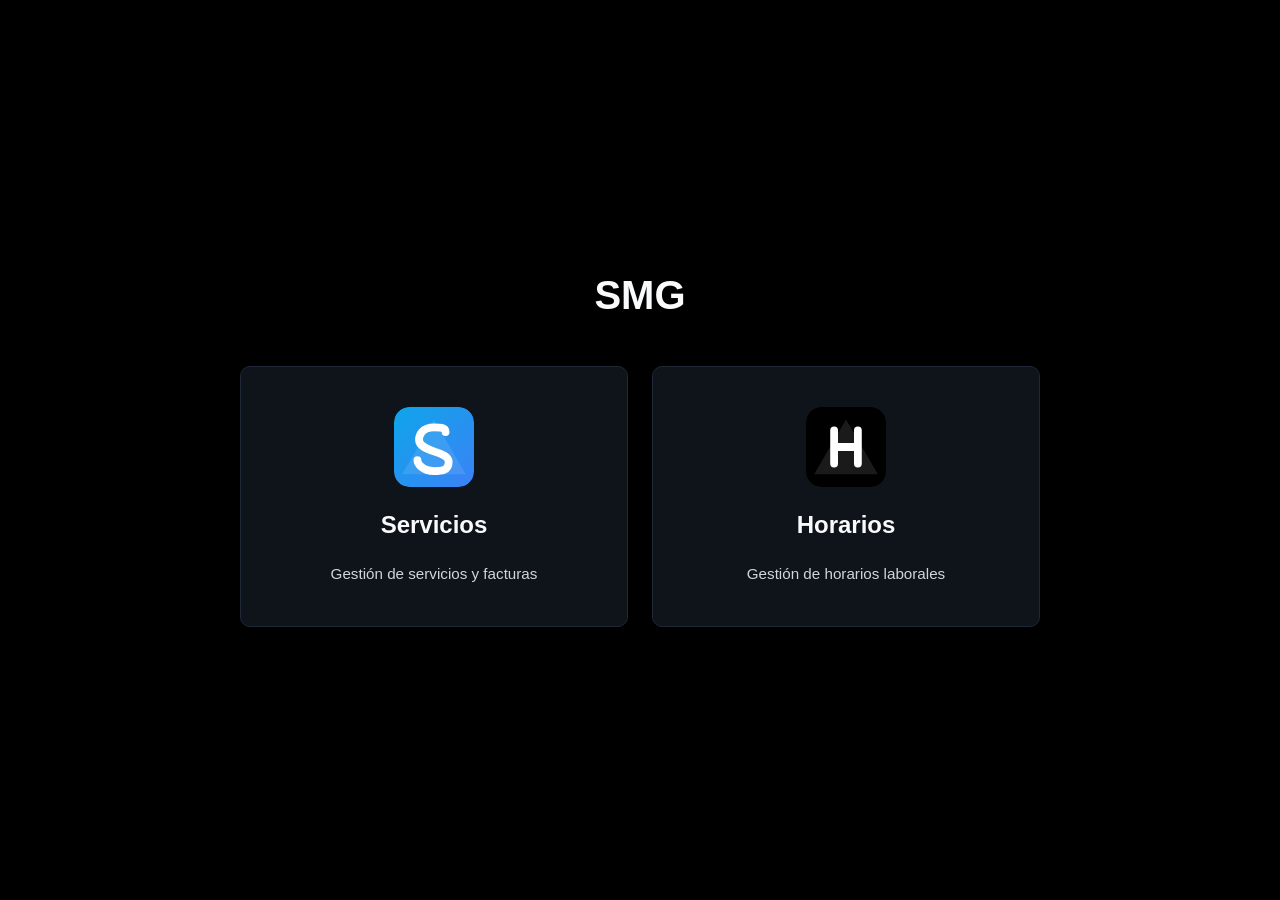
==== commit 72e99f74: "Update index.html" ====
--- a/index.html
+++ b/index.html
@@ -3,66 +3,56 @@
 
 <head>
     <meta charset="UTF-8">
-    <meta name="viewport" content="width=device-width, initial-scale=1.0, maximum-scale=1.0, user-scalable=no">
-    <meta name="theme-color" content="#ffffff">
-    <meta name="description" content="Gestión de servicios y facturas">
-    <meta name="mobile-web-app-capable" content="yes">
-    <meta name="apple-mobile-web-app-capable" content="yes">
-    <meta name="apple-mobile-web-app-status-bar-style" content="default">
-    <title>Gestión de Servicios</title>
+    <meta name="viewport" content="width=device-width, initial-scale=1.0">
+    <meta name="theme-color" content="#0ea5e9">
+    <meta name="description" content="Sistema de gestión de servicios y horarios">
+    <title>SMG</title>
+    
+    <!-- PWA Manifest -->
     <link rel="manifest" href="./manifest.json">
-    <link rel="icon" type="image/svg+xml" href="[data-uri]
-        [base64]
-        [base64]
-        [base64]
-        [base64]
-        [base64]
-        [base64]
-        [base64]
-        [base64]
-        [base64]
-        [base64]
-        [base64]
-        [base64]">
+    
+    <!-- Apple Touch Icon -->
+    <link rel="apple-touch-icon" href="icon-192.png">
+    
+    <link rel="icon" type="image/svg+xml"
+        href="[data-uri]
+        [base64]
+        [base64]
+        [base64]
+        [base64]
+        [base64]
+        [base64]
+        [base64]
+        [base64]
+        [base64]
+        [base64]
+        [base64]
+        [base64]
+        [base64]
+        [base64]
+        [base64]
+        [base64]
+        [base64]
+        [base64]
+        [base64]
+        [base64]
+        [base64]
+        [base64]
+        [base64]
+        [base64]
+        [base64]
+        [base64]">
     <style>
         :root {
-            /* --- Variables de Color (Tema Claro) --- */
-            --bg-body: #f9fafb;
-            --bg-card: #ffffff;
-            --bg-header: rgba(255, 255, 255, 0.800);
-            --text-main: #1f2937;
-            --text-muted: #6b7280;
-            --text-inv: #ffffff;
-            --border: #e5e7eb;
-            --input-bg: #ffffff;
-            --input-focus: #272450;
-            --c-blue: #5382e6;
-            --c-green: #60ac94;
-            --c-red: #c05d76;
-            --c-purple: #8b5cf6;
-            --c-gold: #d6af66;
-            --c-gray-btn: #e7e7e7;
-            --c-white: #ffffff;
-            --shadow: 0 1px 3px rgba(0, 0, 0, 0.1);
-            --radius: 10px;
-        }
-
-        body.dark-mode {
-            /* --- Variables de Color (Tema Oscuro) --- */
             --bg-body: #000000;
             --bg-card: #0f141b;
-            --bg-header: rgba(17, 24, 39, 0.800);
             --text-main: #f9fafb;
             --text-muted: #d1d5db;
             --border: #1f2836;
-            --input-bg: #1f2836;
-            --input-focus: #1f2836;
-            --c-gray-btn: #1f2836;
+            --c-blue: #5382e6;
+            --c-purple: #8b5cf6;
             --shadow: 0 1px 3px rgba(0, 0, 0, 0.3);
-        }
-
-        body.modal-open {
-            overflow: hidden !important;
+            --radius: 10px;
         }
 
         * {
@@ -70,5277 +60,509 @@
             padding: 0;
             box-sizing: border-box;
             -webkit-tap-highlight-color: transparent;
-            user-select: none;
-            -webkit-user-select: none;
-        }
-
-        html {
-            scrollbar-gutter: stable;
         }
 
         body {
             font-family: -apple-system, BlinkMacSystemFont, 'Segoe UI', Arial, sans-serif;
             background: var(--bg-body);
             color: var(--text-main);
-            overflow-anchor: none;
-            transition: background 0.3s, color 0.3s;
-            overflow-y: auto;
-            touch-action: pan-y;
-        }
-
-        /* --- Layout & Contenedores --- */
+            min-height: 100vh;
+            display: flex;
+            flex-direction: column;
+            align-items: center;
+            justify-content: center;
+            padding: 1rem;
+        }
+
         .container {
-            max-width: 1400px;
-            margin: 0 auto;
-            padding: 1rem;
-        }
-
-        /* Layout de 2 columnas para desktop */
-        .main-grid {
+            max-width: 800px;
+            width: 100%;
+        }
+
+        h1 {
+            color: var(--text-main);
+            text-align: center;
+            font-size: 2.5rem;
+            margin-bottom: 3rem;
+            font-weight: 600;
+        }
+
+        .grid {
             display: grid;
-            grid-template-columns: 1fr;
-            gap: 0 1rem;
-        }
-
-        @media (min-width: 768px) {
-            .main-grid {
-                grid-template-columns: 400px 1fr;
-                align-items: start;
-            }
-
-            .sidebar-left {
-                display: flex;
-                flex-direction: column;
-                gap: 1rem;
-                top: 70px;
-            }
-
-            .sidebar-left .card {
-                margin-bottom: 0;
-            }
-        }
-
-        .header {
-            background: var(--bg-header);
-            backdrop-filter: blur(4px);
-            padding: 0.6rem;
-            box-shadow: var(--shadow);
-            position: sticky;
-            top: 0;
-            z-index: 90;
-            display: flex;
-            justify-content: space-between;
-            align-items: center;
-        }
-
-        .header h1 {
-            font-size: 1.25rem;
-            color: var(--text-main);
-            display: flex;
-            align-items: center;
-            gap: 0.5rem;
-            flex-shrink: 0;
-            margin-right: auto;
-            margin-left: 1rem;
-        }
-
-        .header-actions {
-            display: flex;
-            gap: 0.5rem;
-            align-items: center;
-        }
-
-        .icon-btn {
-            background: var(--c-gray-btn);
+            grid-template-columns: repeat(auto-fit, minmax(250px, 1fr));
+            gap: 1.5rem;
+            width: 100%;
+        }
+
+        .card {
+            background: var(--bg-card);
             border: 1px solid var(--border);
             border-radius: var(--radius);
-            width: 50px;
-            height: 50px;
+            padding: 2.5rem 2rem;
+            text-align: center;
+            cursor: pointer;
+            transition: all 0.3s ease;
+            box-shadow: var(--shadow);
+            text-decoration: none;
+            color: inherit;
+            display: flex;
+            flex-direction: column;
+            align-items: center;
+            gap: 1rem;
+        }
+
+        .card:hover {
+            transform: translateY(-5px);
+            box-shadow: 0 4px 12px rgba(0, 0, 0, 0.5);
+            border-color: rgba(83, 130, 230, 0.3);
+        }
+
+        .card:active {
+            transform: translateY(-2px);
+        }
+
+        .icon {
+            width: 80px;
+            height: 80px;
+            border-radius: 15px;
             display: flex;
             align-items: center;
             justify-content: center;
-            cursor: pointer;
-            transition: all 0.2s;
-        }
-
-        .icon-btn:active {
-            transform: scale(0.95);
-        }
-
-        .card {
-            background: var(--bg-card);
-            border-radius: var(--radius);
-            padding: 1.5rem 1rem;
-            box-shadow: var(--shadow);
+            margin-bottom: 0.5rem;
+            transition: all 0.3s ease;
+            background: none;
+            border: none;
+        }
+
+        .card:hover .icon {
+            transform: scale(1.05);
+        }
+
+        .icon svg {
+            width: 80px;
+            height: 80px;
+            border-radius: 15px;
+        }
+
+        .card-title {
+            font-size: 1.5rem;
+            font-weight: 600;
             color: var(--text-main);
-            margin-bottom: 1rem;
-        }
-
-        .card h2 {
-            font-size: 1rem;
-            display: flex;
-            align-items: center;
-            gap: 0.5rem;
-            color: var(--text-main);
-        }
-
-        .card-header {
-            display: flex;
-            justify-content: space-between;
-            align-items: center;
-            margin-bottom: 1rem;
-        }
-
-        .card-actions {
-            display: flex;
-            gap: 0.5rem;
-        }
-
-        /* --- Iconos --- */
-        .icon {
-            width: 1.2em;
-            height: 1.2em;
-            vertical-align: text-bottom;
-            fill: currentColor;
-            stroke: currentColor;
-            stroke-width: 0;
-        }
-
-        .icon-line {
-            stroke-width: 2;
-            fill: none;
-        }
-
-        /* --- Botones --- */
-        button {
-            width: 100%;
-            padding: 0.875rem;
-            border: 1px solid transparent;
-            border-radius: var(--radius);
-            font-weight: 600;
-            font-size: 1rem;
-            cursor: pointer;
-            transition: transform 0.2s, background 0.2s;
-            display: flex;
+            margin-bottom: 0.5rem;
+        }
+
+        .card-description {
+            font-size: 0.95rem;
+            color: var(--text-muted);
+            line-height: 1.5;
+        }
+
+        /* Botón de instalación PWA */
+        #install-button {
+            position: fixed;
+            bottom: 24px;
+            right: 24px;
+            background: linear-gradient(135deg, #0ea5e9 0%, #3b82f6 100%);
+            color: white;
+            border: none;
+            border-radius: 16px;
+            width: 64px;
+            height: 64px;
+            display: none;
             align-items: center;
             justify-content: center;
-            gap: 0.5rem;
-            color: var(--text-main);
-            background: var(--c-gray-btn);
-        }
-
-        button:active {
-            transform: scale(0.98);
-        }
-
-        button:disabled,
-        input:disabled,
-        select:disabled {
-            background: transparent;
-            cursor: not-allowed;
-            transform: none;
-            color: #6b7280;
-            opacity: 0.5;
-        }
-
-        .btn-primary,
-        .btn-success,
-        .btn-danger {
-            color: var(--text-inv);
-        }
-
-        .btn-primary {
-            background: var(--c-blue);
-        }
-
-        .btn-success {
-            background: var(--c-green);
-        }
-
-        .btn-danger {
-            background: var(--c-red);
-        }
-
-        .btn-add {
-            width: 50px;
-            height: 50px;
-            border-radius: 50%;
-            font-size: 1.5rem;
-            padding: 0;
-            background: var(--c-blue);
-            color: var(--text-main);
-            position: fixed;
-            bottom: 2rem;
-            right: 2rem;
-            box-shadow: 0 0 15px 12px rgba(255, 255, 255, 0.15);
-            border: 1px solid var(--text-main);
-            z-index: 80
-        }
-
-        #btn-filter,
-        #btn-undo,
-        #btn-redo,
-        #btn-sort,
-        #btn-ajustes {
-            border: none;
-            background: none;
-        }
-
-        .servicios-lista {
+            cursor: pointer;
+            box-shadow: 0 8px 24px rgba(14, 165, 233, 0.5), 0 4px 8px rgba(0, 0, 0, 0.3);
+            transition: all 0.3s ease;
+            z-index: 1000;
+            animation: slideInAndPulse 0.5s ease-out;
+        }
+
+        @keyframes slideInAndPulse {
+            0% {
+                transform: translateY(100px) scale(0);
+                opacity: 0;
+            }
+            60% {
+                transform: translateY(0) scale(1.1);
+            }
+            100% {
+                transform: translateY(0) scale(1);
+                opacity: 1;
+            }
+        }
+
+        #install-button::before {
+            content: '';
+            position: absolute;
+            inset: -4px;
+            background: linear-gradient(135deg, #0ea5e9, #3b82f6);
+            border-radius: 18px;
+            opacity: 0;
+            transition: opacity 0.3s ease;
+            z-index: -1;
+            animation: pulse 2s infinite;
+        }
+
+        @keyframes pulse {
+            0%, 100% {
+                opacity: 0;
+                transform: scale(1);
+            }
+            50% {
+                opacity: 0.3;
+                transform: scale(1.1);
+            }
+        }
+
+        #install-button:hover {
+            transform: translateY(-4px) scale(1.05);
+            box-shadow: 0 12px 32px rgba(14, 165, 233, 0.6), 0 6px 12px rgba(0, 0, 0, 0.4);
+        }
+
+        #install-button:active {
+            transform: translateY(-2px) scale(1);
+        }
+
+        #install-button.show {
             display: flex;
-            flex-direction: column;
-            gap: 0.5rem;
-            max-height: 5000px;
-            opacity: 1;
-            overflow: hidden;
-            margin-top: 1rem;
-            transition: all 0.3s;
-        }
-
-        /* Evitar saltos de scroll en móviles durante búsqueda */
-        @media (max-width: 767px) {
-            .servicios-lista {
-                min-height: 400px;
-            }
-        }
-
-        .servicio-item {
-            background: var(--input-bg);
-            border: 1px solid var(--border);
-            border-radius: var(--radius);
-            padding: 1rem;
-            cursor: pointer;
-            transition: all 0.2s;
-            position: relative;
-        }
-
-        .servicio-item:active {
-            transform: scale(0.99);
-        }
-
-        .servicio-item[class*="vencido"],
-        .servicio-item[class*="urgente"] {
-            border-left: 4px solid var(--c-red);
-        }
-
-        .servicio-item[class*="lejano"] {
-            border-left: 4px solid var(--c-blue);
-        }
-
-        .servicio-item[class*="proximo"] {
-            border-left: 4px solid var(--c-gold);
-        }
-
-        .servicio-item[class*="pagado"] {
-            border-left: 4px solid var(--c-green);
-        }
-
-        .servicio-item[class*="sin-facturas"] {
-            border-left: 4px solid var(--c-purple);
-        }
-
-        .servicio-nombre {
-            font-weight: 600;
-            font-size: 1.1rem;
-            margin-bottom: 0.5rem;
-        }
-
-        .servicio-info {
-            display: flex;
-            justify-content: space-between;
-            align-items: center;
-            font-size: 0.9rem;
-            color: var(--text-muted);
-        }
-
-        .servicio-monto {
-            font-weight: 600;
-            color: var(--text-main);
-            font-size: 1rem;
-        }
-
-        .servicio-fecha {
-            font-size: 0.85rem;
-        }
-
-        .servicio-estado {
-            display: inline-block;
-            padding: 0.25rem 0.5rem;
-            border-radius: var(--radius);
-            font-size: 0.75rem;
-            font-weight: 600;
-            margin-top: 0.5rem;
-            color: var(--c-white);
-        }
-
-        .estado-vencido {
-            background: var(--c-red);
-        }
-
-        .estado-urgente {
-            background: var(--c-red);
-        }
-
-        .estado-proximo {
-            background: var(--c-gold);
-        }
-
-        .estado-pagado {
-            background: var(--c-green);
-        }
-
-        .estado-lejano {
-            background: var(--c-blue);
-        }
-
-        .estado-sin-facturas-mes {
-            background: var(--c-purple);
-        }
-
-        /* --- Modal --- */
-        .modal {
+        }
+
+        #install-button svg {
+            filter: drop-shadow(0 2px 4px rgba(0, 0, 0, 0.3));
+        }
+
+        /* Modal de instalación */
+        .install-modal {
             display: none;
             position: fixed;
             top: 0;
             left: 0;
             width: 100%;
             height: 100%;
-
-            z-index: 100;
+            background: rgba(0, 0, 0, 0.8);
+            z-index: 2000;
             align-items: center;
             justify-content: center;
             padding: 1rem;
-            transition: all 0.3s ease;
-        }
-
-        .modal.active {
+        }
+
+        .install-modal.show {
             display: flex;
-            background: rgba(0, 0, 0, 0.25);
-            backdrop-filter: blur(5px);
-            -webkit-backdrop-filter: blur(5px);
         }
 
         .modal-content {
             background: var(--bg-card);
-            border-radius: var(--radius);
-            padding: 1rem;
-            max-width: 500px;
-            width: 100%;
-            max-height: 90vh;
-            overflow-y: auto;
-            box-shadow: 0 10px 40px rgba(0, 0, 0, 0.3);
-            animation: slideUp 0.2s ease-in-out;
-        }
-
-        .modal-header {
-            display: flex;
-            justify-content: space-between;
-            align-items: center;
-            margin-bottom: 1.5rem;
-        }
-
-        .modal-header h3 {
-            font-size: 1.2rem;
-            color: var(--text-main);
-        }
-
-        .modal-close {
-            background: transparent;
-            border: none;
-            width: auto;
-            padding: 0.5rem;
-            cursor: pointer;
-            color: var(--text-muted);
-        }
-
-        /* --- Formularios --- */
-        .form-group {
-            margin-bottom: 1rem;
-        }
-
-
-
-        .form-group select:focus {
-            outline: none;
-            border-color: var(--input-focus);
-        }
-
-        input,
-        select,
-        .form-group select {
-            width: 100%;
-            padding: 0.75rem;
             border: 1px solid var(--border);
             border-radius: var(--radius);
+            padding: 2rem;
+            max-width: 400px;
+            width: 100%;
+            text-align: center;
+        }
+
+        .modal-content h2 {
+            margin-bottom: 1rem;
+            font-size: 1.5rem;
+        }
+
+        .modal-content p {
+            color: var(--text-muted);
+            margin-bottom: 1.5rem;
+            line-height: 1.5;
+        }
+
+        .modal-buttons {
+            display: flex;
+            gap: 1rem;
+            justify-content: center;
+        }
+
+        .modal-btn {
+            padding: 0.75rem 1.5rem;
+            border-radius: 8px;
+            border: none;
+            cursor: pointer;
             font-size: 1rem;
-            background: var(--input-bg);
-            color: var(--text-main);
-        }
-
-        .form-group select {
-            padding: 0.875rem;
-            cursor: pointer;
-        }
-
-        label {
-            display: block;
-            font-size: 0.875rem;
-            font-weight: 600;
+            transition: all 0.3s ease;
+        }
+
+        .modal-btn-primary {
+            background: linear-gradient(135deg, var(--c-blue), var(--c-purple));
+            color: white;
+        }
+
+        .modal-btn-primary:hover {
+            transform: translateY(-2px);
+            box-shadow: 0 4px 12px rgba(83, 130, 230, 0.4);
+        }
+
+        .modal-btn-secondary {
+            background: var(--bg-body);
             color: var(--text-muted);
-            margin-bottom: 0.25rem;
-        }
-
-        input:focus,
-        select:focus {
-            outline: none;
-        }
-
-        /* Ocultar flechas de input number */
-        input[type="number"]::-webkit-outer-spin-button,
-        input[type="number"]::-webkit-inner-spin-button {
-            -webkit-appearance: none;
-            margin: 0;
-        }
-
-        input[type="number"] {
-            -moz-appearance: textfield;
-            appearance: textfield;
-        }
-
-        .form-actions {
-            display: flex;
-            gap: 0.5rem;
-            margin-top: 1.5rem;
-        }
-
-        .form-actions2 {
-            display: flex;
-            margin-top: 0.5rem;
-
-        }
-
-        /* --- Facturas --- */
-        /* Modal de facturas con header y footer sticky */
-        .modal-facturas-content {
-            display: flex;
-            flex-direction: column;
-            max-height: 90vh;
-            overflow: hidden;
-        }
-
-        .modal-facturas-header {
-            position: sticky;
-            top: 0;
-            background: var(--bg-card);
-            z-index: 10;
-            margin-bottom: 0;
-            padding-bottom: 1rem;
-            border-bottom: 1px solid var(--border);
-        }
-
-        .modal-facturas-footer {
-            position: sticky;
-            bottom: 0;
-            background: var(--bg-card);
-            z-index: 10;
-            padding-top: 1rem;
-            border-top: 1px solid var(--border);
-            display: flex;
-            flex-direction: column;
-            gap: 0.5rem;
-        }
-
-        .facturas-lista {
-            flex: 1;
-            overflow-y: auto;
-            padding: 1rem 0;
-            margin: 0 -1rem;
-            padding-left: 1rem;
-            padding-right: 1rem;
-            display: flex;
-            flex-direction: column;
-            gap: 0.5rem;
-        }
-
-        .factura-item {
-            background: var(--input-bg);
             border: 1px solid var(--border);
-            border-radius: var(--radius);
-            padding: 0.75rem;
-            display: flex;
-            justify-content: space-between;
-            align-items: center;
-            transition: all 0.2s;
-        }
-
-        .factura-item.pagada {
-            opacity: 0.6;
-            border-color: var(--c-green);
-        }
-
-        .factura-info {
-            flex: 1;
-            cursor: pointer;
-        }
-
-        .factura-monto {
-            font-weight: 600;
-            font-size: 1rem;
-            color: var(--text-main);
-        }
-
-        .factura-monto-favor {
-            color: var(--c-green);
-            font-weight: 700;
-        }
-
-        .factura-fecha {
-            font-size: 0.85rem;
-            color: var(--text-muted);
-            margin-top: 0.25rem;
-        }
-
-        .factura-actions {
-            display: flex;
-            gap: 0.5rem;
-            border: 1px solid var(--text-main);
-            border-radius: var(--radius);
-        }
-
-        .btn-small {
-            width: auto;
-            padding: 0.5rem 0.75rem;
-            font-size: 0.85rem;
-        }
-
-        /* --- Animaciones --- */
-
-        @keyframes slideUp {
-            from {
-                opacity: 0;
-                transform: translateY(20px);
-            }
-
-            to {
-                opacity: 1;
-                transform: translateY(0);
-            }
-        }
-
-        @keyframes slideDownFade {
-            from {
-                opacity: 0;
-                transform: translateY(-20px);
-            }
-
-            to {
-                opacity: 1;
-                transform: translateY(0);
-            }
-        }
-
-        @keyframes slideUpFade {
-            from {
-                opacity: 1;
-                transform: translateY(0);
-            }
-
-            to {
-                opacity: 0;
-                transform: translateY(-20px);
-            }
-        }
-
-        .card-fade-in {
-            animation: slideDownFade 0.3s ease-out forwards;
-            opacity: 0;
-        }
-
-        /* --- Scrollbar --- */
-        .custom-scroll {
-            overflow-y: auto;
-            overflow-x: hidden;
-        }
-
-        .custom-scroll::-webkit-scrollbar {
-            width: 8px;
-        }
-
-        .custom-scroll::-webkit-scrollbar-track {
-            background: var(--bg-body);
-            border-radius: var(--radius);
-        }
-
-        .custom-scroll::-webkit-scrollbar-thumb {
+        }
+
+        .modal-btn-secondary:hover {
             background: var(--border);
-            border-radius: var(--radius);
-        }
-
-        .custom-scroll::-webkit-scrollbar-thumb:hover {
-            background: var(--text-muted);
-        }
-
-        /* --- Empty State --- */
-        .empty-state {
-            text-align: center;
-            padding: 3rem 1rem;
-            color: var(--text-muted);
-        }
-
-        .empty-state svg {
-            width: 80px;
-            height: 80px;
-            margin-bottom: 1rem;
-            opacity: 0.3;
-        }
-
-        .empty-state p {
-            font-size: 0.95rem;
-        }
-
-        /* --- Menu Ajustes --- */
-        .menu-ajustes {
-            position: fixed;
-            top: 0;
-            right: -280px;
-            width: 280px;
-            height: 100dvh;
-            background: var(--bg-card);
-            box-shadow: -2px 0 10px rgba(0, 0, 0, 0.1);
-            transition: right 0.3s;
-            z-index: 102;
-            padding: 1rem;
-            overscroll-behavior: contain;
-            display: flex;
-            flex-direction: column;
-        }
-
-        @media (max-width: 480px) {
-            .menu-ajustes {
-                right: -75vw;
-                width: 60vw;
-                max-width: 280px;
-            }
-
-            .menu-ajustes.active {
-                right: 0;
-            }
-        }
-
-        .menu-ajustes.active {
-            right: 0;
-        }
-
-        .menu-overlay {
-            display: none;
-            position: fixed;
-            top: 0;
-            left: 0;
-            width: 100%;
-            height: 100%;
-            background: rgba(0, 0, 0, 0.25);
-            backdrop-filter: blur(5px);
-            -webkit-backdrop-filter: blur(5px);
-            z-index: 100;
-
-        }
-
-        .menu-overlay.active {
-            display: block;
-        }
-
-        .menu-item {
-            padding: 1rem 0;
-            border-bottom: 1px solid var(--border);
-            cursor: pointer;
-            display: flex;
-            align-items: center;
-            gap: 0.75rem;
-            color: var(--text-main);
-            transition: color 0.2s;
-        }
-
-        .menu-item:hover,
-        .btn-cerrar-menu:hover {
-            color: var(--text-muted);
-        }
-
-        .menu-item:last-child {
-            border-bottom: none;
-        }
-
-        .menu-content {
-            flex: 1;
-            overflow-y: auto;
-        }
-
-        .menu-footer {
-            margin-top: auto;
-            padding-top: 1rem;
-            border-top: 1px solid var(--border);
-        }
-
-        .btn-cerrar-menu {
-            width: 100%;
-            padding: 0.875rem;
-            margin-bottom: 1rem;
-            background: transparent;
-            font-weight: 600;
-            font-size: 0.875rem;
-            cursor: pointer;
-            transition: all 0.2s;
-            display: flex;
-            align-items: center;
-            justify-content: center;
-            gap: 0.5rem;
-            color: var(--text-main);
-        }
-
-        .btn-cerrar-menu:active {
-            transform: scale(0.98);
-        }
-
-        .menu-version {
-            text-align: center;
-            font-size: 0.875rem;
-            color: var(--text-muted);
-            padding: 0.5rem 0;
-        }
-
-        .menu-header {
-            font-weight: 600;
-            font-size: 1.1rem;
-            margin-bottom: 1rem;
-            padding-bottom: 0.5rem;
-            border-bottom: 2px solid var(--border);
-        }
-
-        /* --- Toast Notifications --- */
-
-        .toast {
-            position: fixed;
-            bottom: 2rem;
-            left: 50%;
-            background: var(--bg-card);
-            color: var(--c-white);
-            padding: 1rem 1.5rem;
-            border-radius: var(--radius);
-            box-shadow: 0 4px 12px rgba(0, 0, 0, 0.15);
-            opacity: 0;
-            transform: translateX(-50%) translateY(100px);
-            transition: all 0.3s ease;
-            z-index: 999;
-            display: flex;
-            align-items: center;
-            justify-content: center;
-            gap: 0.75rem;
-            white-space: pre-line;
-            pointer-events: none;
-            max-width: 90%;
-            min-width: 300px;
-            text-align: center;
-        }
-
-        .toast.show {
-            opacity: 1;
-            transform: translateX(-50%) translateY(0);
-        }
-
-        .toast.success {
-            background: var(--c-green);
-        }
-
-        .toast.info {
-            background: var(--c-blue);
-        }
-
-        .toast.error,
-        .toast.warning {
-            background: var(--c-red);
-        }
-
-        /* --- Menú Emergente Agregar --- */
-        .menu-agregar {
-            position: fixed;
-            bottom: 100px;
-            right: 2rem;
-            background: var(--bg-card);
-            border-radius: var(--radius);
-            box-shadow: 0 10px 40px rgba(0, 0, 0, 0.3);
-            padding: 0.5rem;
-            display: none;
-            flex-direction: column;
-            gap: 0.5rem;
-            z-index: 90;
-            min-width: 200px;
-            animation: slideUp 0.2s ease;
-        }
-
-        .menu-agregar.active {
-            display: flex;
-        }
-
-        .menu-agregar-item {
-            display: flex;
-            align-items: center;
-            gap: 0.75rem;
-            padding: 0.875rem;
-            border-radius: var(--radius);
-            cursor: pointer;
-            transition: all 0.2s;
-            background: transparent;
-            color: var(--text-main);
-        }
-
-        .menu-agregar-item:hover {
-            color: var(--text-muted);
-        }
-
-        .menu-agregar-item:active {
-            transform: scale(0.98);
-        }
-
-        .menu-agregar-overlay {
-            display: none;
-            position: fixed;
-            top: 0;
-            left: 0;
-            width: 100%;
-            height: 100%;
-            z-index: 85;
-        }
-
-        .menu-agregar-overlay.active {
-            display: block;
-        }
-
-        .resumen-grid {
-            display: grid;
-            grid-template-columns: repeat(2, 1fr);
-            gap: 1rem;
-            margin-top: 1rem;
-        }
-
-        .resumen-item {
-            background: var(--input-bg);
-            padding: 1rem;
-            border-radius: var(--radius);
-            text-align: center;
-        }
-
-        .resumen-valor {
-            font-size: 1.5rem;
-            font-weight: 700;
-            margin-bottom: 0.25rem;
-            color: var(--text-main);
-        }
-
-        .resumen-label {
-            color: var(--text-muted);
-        }
-
-        /* Estilos base de resumen-monto SIN borde */
-        .resumen-monto {
-            border-radius: var(--radius);
-            text-align: center;
-            cursor: pointer;
-            transition: all 0.3s;
-        }
-
-        .resumen-monto:active {
-            transform: scale(0.98);
-        }
-
-        /* Barra de progreso en resumen */
-        .resumen-progreso {
-            width: 100%;
-            height: 5px;
-            border-radius: 10px;
-            overflow: hidden;
-            margin: 1rem 0 1rem 0;
-        }
-
-        .resumen-progreso-barra {
-            height: 100%;
-            background: var(--bg-card);
-            border-radius: 10px;
-            transition: width 0.3s ease, background 0.3s ease;
-        }
-
-        /* Colores de la barra según el estado de las PENDIENTES */
-        .card.borde-vencido .resumen-progreso-barra,
-        .card.borde-urgente .resumen-progreso-barra {
-            background: var(--c-red);
-        }
-
-        .card.borde-proximo .resumen-progreso-barra {
-            background: var(--c-gold);
-        }
-
-        .card.borde-lejano .resumen-progreso-barra {
-            background: var(--c-blue);
-        }
-
-        .card.borde-pagado .resumen-progreso-barra {
-            background: var(--c-green);
-        }
-
-        /* Bordes dinámicos para la CARD padre (no para resumen-monto) */
-        .card.borde-vencido {
-            border-left: 4px solid var(--c-red);
-        }
-
-        .card.borde-urgente {
-            border-left: 4px solid var(--c-red);
-        }
-
-        .card.borde-proximo {
-            border-left: 4px solid var(--c-gold);
-        }
-
-        .card.borde-lejano {
-            border-left: 4px solid var(--c-blue);
-        }
-
-        .card.borde-pagado {
-            border-left: 4px solid var(--c-green);
-        }
-
-        .resumen-titulo {
-            font-size: 1.5rem;
-            font-weight: 500;
-            color: var(--text-main);
-            text-align: left;
-        }
-
-        .resumen-monto .resumen-valor {
-            font-size: 2.5rem;
-            font-weight: 700;
-            color: var(--text-main);
-            text-align: left;
-        }
-
-        .resumen-fecha {
-            font-size: 0.875rem;
-            color: var(--text-muted);
-            margin-top: 1rem;
-            text-align: right;
-        }
-
-        .resumen-monto .resumen-label {
-            color: var(--text-muted);
-            text-align: left;
-        }
-
-        /* --- Estilos para colapso de facturas --- */
-        .servicio-item {
-            cursor: pointer;
-            transition: all 0.3s;
-        }
-
-        /* Estadísticas */
-        .estadisticas-selector-container {
-            margin-bottom: 1rem;
-        }
-
-        .estadisticas-selector {
-            width: 100%;
-            border: 1px solid var(--border);
-            background: var(--input-bg);
-            cursor: pointer;
-        }
-
-        .estadisticas-lista {
-            display: flex;
-            flex-direction: column;
-            transition: all 0.3s ease;
-            gap: 1rem;
-        }
-
-        .estadistica-item {
-            display: flex;
-            justify-content: space-between;
-            align-items: center;
-            transition: all 0.3s ease;
-        }
-
-        .estadistica-label,
-        .estadistica-valor {
-            color: var(--text-main);
-        }
-
-        /* --- Estilos Calculador --- */
-        .calculador-container,
-        .calculador-filtros,
-        .calculador-campo {
-            display: flex;
-            flex-direction: column;
-            gap: 0.5rem;
-        }
-
-        .calculador-label {
-            font-size: 0.875rem;
-            font-weight: 500;
-            color: var(--text-muted);
-        }
-
-        .calculador-input {
-            cursor: text;
-        }
-
-        .calculador-select:focus,
-        .calculador-input:focus {
-            outline: none;
-            border-color: var(--input-focus);
-        }
-
-        .calculador-resultados {
-            display: flex;
-            flex-direction: column;
-            gap: 0.5rem;
-            margin-top: 0.5rem;
-        }
-
-        .calculador-resultado-item {
-            display: flex;
-            justify-content: space-between;
-            align-items: center;
-            padding: 0.5rem;
-        }
-
-        .calculador-resultado-valor {
-            color: var(--text-main);
-        }
-
-        /* Estado de factura */
-        .factura-estado-pagado,
-        .factura-estado-vencido,
-        .factura-estado-pendiente {
-            font-size: 0.8rem;
-            padding: 0.25rem 0.5rem;
-            border-radius: 5px;
-            font-weight: 600;
-            margin-top: 0.25rem;
-            display: inline-block;
-        }
-
-        /* Variaciones de color */
-        .factura-estado-pagado {
-            color: var(--c-green);
-        }
-
-        .factura-estado-vencido {
-            color: var(--c-red);
-        }
-
-        .factura-estado-pendiente {
-            color: var(--c-gold);
-        }
-
-        .factura-info-clickable {
-            cursor: pointer;
-        }
-
-        .mensaje-sin-facturas {
-            text-align: center;
-            color: var(--text-muted);
-            padding: 2rem 0;
-        }
-
-        .servicio-estado.estado-sin-facturas {
-            background: transparent;
-            color: var(--text-muted);
-            font-size: 0.8rem;
-        }
-
-        /* Tarjeta colapsable */
-        .card-header-collapsible {
-            display: flex;
-            justify-content: space-between;
-            align-items: center;
-            cursor: pointer;
-            user-select: none;
-        }
-
-        .card-header-collapsible+.collapsible-content {
-            padding-top: 0;
-            transition: all 0.3s;
-        }
-
-        .card-header-collapsible+.collapsible-content:not(.collapsed) {
-            padding-top: 1rem;
-        }
-
-        .chevron-icon {
-            transition: transform 0.3s ease;
-            flex-shrink: 0;
-        }
-
-        .chevron-icon.collapsed {
-            transform: rotate(-90deg);
-        }
-
-        .chevron-icon.semi-collapsed {
-            transform: rotate(180deg);
-        }
-
-        .collapsible-content {
-            max-height: 2000px;
-            overflow: hidden;
-            transition: all 0.3s;
-            opacity: 0;
-            visibility: hidden;
-        }
-
-        .collapsible-content:not(.collapsed) {
-            opacity: 1;
-            visibility: visible;
-        }
-
-        .collapsible-content.collapsed {
-            max-height: 0;
-            opacity: 0;
-
-        }
-
-
-
-        /* Estados de la tarjeta de servicios (3 estados) */
-        .servicios-actions {
-            display: flex;
-            gap: 0.5rem;
-            margin-bottom: 1rem;
-            justify-content: flex-start;
-            max-height: 50px;
-            opacity: 1;
-            overflow: hidden;
-            transition: all 0.3s;
-        }
-
-        .servicios-actions.hidden {
-            max-height: 0;
-            opacity: 0;
-            margin-bottom: 0;
-        }
-
-        #servicios-content.semi-collapsed .servicios-actions {
-            max-height: 0;
-            opacity: 0;
-            margin-bottom: 0;
-        }
-
-        /* Cuando está completamente colapsado */
-        #servicios-content.collapsed .servicios-actions,
-        #servicios-content.collapsed .servicios-lista {
-            max-height: 0;
-            opacity: 0;
-            margin: 0;
-            padding: 0;
-            overflow: hidden;
-        }
-
-        /* Contenedor de búsqueda */
-        .search-container {
-            position: relative;
-            max-height: 50px;
-            opacity: 1;
-            overflow: visible;
-            transition: all 0.3s;
-        }
-
-        #servicios-content.semi-collapsed .search-container {
-            max-height: 0;
-            opacity: 0;
-            margin-bottom: 0;
-            overflow: hidden;
-        }
-
-        #servicios-content.collapsed .search-container {
-            max-height: 0;
-            opacity: 0;
-            margin-bottom: 0;
-            overflow: hidden;
-        }
-
-        .search-input {
-            width: 100%;
-            padding: 0.75rem 2.5rem 0.75rem 2.5rem;
-            border: 1px solid var(--border);
-            border-radius: var(--radius);
-            font-size: 0.95rem;
-            background: var(--input-bg);
-            color: var(--text-main);
-            transition: border-color 0.2s;
-        }
-
-        .search-input:focus {
-            outline: none;
-            border-color: var(--input-focus);
-        }
-
-        .search-input::placeholder {
-            color: var(--text-muted);
-            opacity: 0.6;
-        }
-
-        .search-icon {
-            position: absolute;
-            left: 0.75rem;
-            top: 50%;
-            transform: translateY(-50%);
-            width: 1.1rem;
-            height: 1.1rem;
-            color: var(--text-muted);
-            pointer-events: none;
-        }
-
-        .search-clear {
-            position: absolute;
-            right: 0;
-            top: 0;
-            bottom: 0;
-            background: transparent;
-            border: none;
-            padding: 0 1rem;
-            cursor: pointer;
-            color: var(--text-muted);
-            width: 3rem;
-            display: flex;
-            align-items: center;
-            justify-content: center;
-            transition: color 0.2s;
-        }
-
-        .search-clear:hover {
-            color: var(--text-main);
-        }
-
-        .search-clear:active {
-            transform: scale(0.9);
-        }
-
-        .search-clear .icon {
-            width: 1.1rem;
-            height: 1.1rem;
-            pointer-events: none;
-        }
-
-        /* Botón toggle de estado de pago */
-        .btn-toggle-pagada {
-            width: 100%;
-            display: flex;
-            align-items: center;
-            justify-content: center;
-            gap: 0.5rem;
-            padding: 0.875rem;
-            border: 1px solid var(--border);
-            border-radius: var(--radius);
-            background: var(--input-bg);
-            color: var(--text-main);
-            cursor: pointer;
-            transition: all 0.2s;
-            font-weight: 600;
-        }
-
-        .btn-toggle-pagada:hover {
-            background: var(--c-gray-btn);
-        }
-
-        .btn-toggle-pagada:active {
-            transform: scale(0.98);
-        }
-
-        .btn-toggle-pagada.pagada {
-            background: var(--c-green);
-            color: var(--text-inv);
-            border-color: var(--c-green);
-        }
-
-        /* --- Grupos de Facturas por Año --- */
-        .facturas-grupo-ano {
-            margin-bottom: none;
-        }
-
-        .facturas-grupo-header {
-            display: flex;
-            align-items: center;
-            border-radius: var(--radius);
-            cursor: pointer;
-            margin: 0.25rem 1rem 0.25rem;
-            transition: all 0.2s;
-            justify-content: space-between;
-        }
-
-        .facturas-grupo-header:active {
-            transform: scale(0.98);
-        }
-
-        .facturas-grupo-header-info {
-            display: flex;
-            align-items: center;
-            gap: 0.5rem;
-        }
-
-        .facturas-grupo-ano-texto {
-            font-weight: 600;
-            font-size: 1rem;
-            color: var(--text-main);
-        }
-
-        .facturas-grupo-contador {
-            font-size: 0.85rem;
-            color: var(--text-muted);
-            padding: 0.25rem 0.5rem;
-        }
-
-        .facturas-grupo-chevron {
-            transition: transform 0.2s;
-            color: var(--text-muted);
-        }
-
-        .facturas-grupo-chevron.collapsed {
-            transform: rotate(-90deg);
-        }
-
-        .facturas-grupo-contenido {
-            display: flex;
-            flex-direction: column;
-            gap: 0.5rem;
-            max-height: 2000px;
-            overflow: hidden;
-            transition: max-height 0.3s ease-out, opacity 0.2s;
-            opacity: 1;
-        }
-
-        .facturas-grupo-contenido.collapsed {
-            max-height: 0;
-            opacity: 0;
-        }
-
-        /* Estilos para modal de información */
-        .info-content {
-            max-height: 60vh;
-            overflow-y: auto;
-            padding: 0.5rem;
-        }
-
-        .info-section {
-            margin-bottom: 1.5rem;
-        }
-
-        .info-section h4 {
-            color: var(--text-main);
-            font-size: 1rem;
-            font-weight: 600;
-        }
-
-        .info-item {
-            margin-bottom: 0.75rem;
-            padding-left: 0.5rem;
-        }
-
-        .info-item strong {
-            color: var(--text-main);
-            font-size: 0.95rem;
-        }
-
-        .info-content em {
-            color: var(--c-blue);
-            font-style: normal;
-        }
-
-        /* --- codigo css --- */
+        }
+
+        @media (max-width: 600px) {
+            h1 {
+                font-size: 2rem;
+                margin-bottom: 2rem;
+            }
+
+            .grid {
+                gap: 1rem;
+            }
+
+            .card {
+                padding: 2rem 1.5rem;
+            }
+
+            .icon {
+                width: 70px;
+                height: 70px;
+            }
+
+            .icon svg {
+                width: 70px;
+                height: 70px;
+            }
+
+            #install-button {
+                width: 60px;
+                height: 60px;
+                bottom: 20px;
+                right: 20px;
+            }
+
+            #install-button svg {
+                width: 32px;
+                height: 32px;
+            }
+        }
     </style>
-    <script>
-        // Aplicar estado de tarjetas colapsables
-        (function () {
-            const estadisticasColapsadas = localStorage.getItem('estadisticas-collapsed') === 'true';
-            const calculadorColapsado = localStorage.getItem('calculador-collapsed') === 'true';
-            const serviciosState = localStorage.getItem('servicios-collapse-state') || 'expanded';
-
-            document.addEventListener('DOMContentLoaded', function () {
-                const estadisticasMes = document.getElementById('estadisticas-mes');
-                const estadisticasChevron = document.getElementById('estadisticas-chevron');
-                const calculadorContent = document.getElementById('calculador-content');
-                const calculadorChevron = document.getElementById('calculador-chevron');
-                const serviciosContent = document.getElementById('servicios-content');
-                const serviciosChevron = document.getElementById('servicios-chevron');
-
-                // Aplicar estado de estadísticas
-                if (!estadisticasColapsadas) {
-                    estadisticasMes.classList.remove('collapsed');
-                } else {
-                    estadisticasMes.classList.add('collapsed');
-                    estadisticasChevron.classList.add('collapsed');
-                }
-
-                // Aplicar estado de calculador
-                if (!calculadorColapsado) {
-                    calculadorContent.classList.remove('collapsed');
-                } else {
-                    calculadorContent.classList.add('collapsed');
-                    calculadorChevron.classList.add('collapsed');
-                }
-
-                // Aplicar estado de servicios
-                if (serviciosState === 'expanded') {
-                    serviciosContent.classList.remove('collapsed', 'semi-collapsed');
-                } else if (serviciosState === 'collapsed') {
-                    serviciosContent.classList.add('collapsed');
-                    serviciosChevron.classList.add('collapsed');
-                } else if (serviciosState === 'semi-collapsed') {
-                    serviciosContent.classList.add('semi-collapsed');
-                    serviciosChevron.classList.add('semi-collapsed');
-                }
-            });
-        })();
-    </script>
 </head>
 
 <body>
-    <script>
-        // Aplicar tema INMEDIATAMENTE antes de renderizar (evitar parpadeo)
-        (function () {
-            try {
-                var tema = localStorage.getItem('gestion_servicios_theme');
-                if (tema === 'dark') {
-                    document.body.classList.add('dark-mode');
-                } else if (tema === 'light') {
-                    document.body.classList.remove('dark-mode');
-                }
-                // Si tema es null (primera vez), modo claro por defecto
-            } catch (e) { }
-        })();
-    </script>
-
-    <!-- ICONOS SVG -->
-    <svg style="display: none;">
-        <symbol id="icon-moon" viewBox="0 0 24 24">
-            <path d="M21 12.79A9 9 0 1 1 11.21 3 7 7 0 0 0 21 12.79z" class="icon-line" stroke-width="2"
-                stroke="currentColor" fill="none"></path>
-        </symbol>
-        <symbol id="icon-info" viewBox="0 0 24 24">
-            <circle cx="12" cy="12" r="10" stroke="currentColor" stroke-width="2" fill="none" />
-            <line x1="12" y1="16" x2="12" y2="12" stroke="currentColor" stroke-width="2" stroke-linecap="round" />
-            <circle cx="12" cy="8" r="1" fill="currentColor" />
-        </symbol>
-        <symbol id="icon-dollar" viewBox="0 0 24 24">
-            <line x1="12" y1="1" x2="12" y2="23" class="icon-line" stroke="currentColor"></line>
-            <path d="M17 5H9.5a3.5 3.5 0 0 0 0 7h5a3.5 3.5 0 0 1 0 7H6" class="icon-line" stroke="currentColor"></path>
-        </symbol>
-        <symbol id="icon-card" viewBox="0 0 24 24">
-            <rect x="2" y="5" width="20" height="14" rx="2" class="icon-line" stroke="currentColor"></rect>
-            <line x1="2" y1="10" x2="22" y2="10" class="icon-line" stroke="currentColor"></line>
-        </symbol>
-        <symbol id="icon-sun" viewBox="0 0 24 24">
-            <g class="icon-line" stroke-width="2" stroke="currentColor">
-                <circle cx="12" cy="12" r="5"></circle>
-                <line x1="12" y1="1" x2="12" y2="3"></line>
-                <line x1="12" y1="21" x2="12" y2="23"></line>
-                <line x1="4.22" y1="4.22" x2="5.64" y2="5.64"></line>
-                <line x1="18.36" y1="18.36" x2="19.78" y2="19.78"></line>
-                <line x1="1" y1="12" x2="3" y2="12"></line>
-                <line x1="21" y1="12" x2="23" y2="12"></line>
-                <line x1="4.22" y1="19.78" x2="5.64" y2="18.36"></line>
-                <line x1="18.36" y1="5.64" x2="19.78" y2="4.22"></line>
-            </g>
-        </symbol>
-        <symbol id="icon-menu" viewBox="0 0 24 24">
-            <line x1="4" y1="6" x2="20" y2="6" class="icon-line" stroke="currentColor" stroke-width="2"></line>
-            <line x1="4" y1="12" x2="20" y2="12" class="icon-line" stroke="currentColor" stroke-width="2"></line>
-            <line x1="4" y1="18" x2="20" y2="18" class="icon-line" stroke="currentColor" stroke-width="2"></line>
-        </symbol>
-        <symbol id="icon-sort" viewBox="0 0 24 24">
-            <line x1="4" y1="6" x2="11" y2="6" class="icon-line" stroke="currentColor" stroke-width="2"></line>
-            <line x1="4" y1="12" x2="16" y2="12" class="icon-line" stroke="currentColor" stroke-width="2"></line>
-            <line x1="4" y1="18" x2="20" y2="18" class="icon-line" stroke="currentColor" stroke-width="2"></line>
-            <polygon points="15 4 20 9 15 14" class="icon-line" stroke="currentColor" stroke-width="2"></polygon>
-        </symbol>
-        <symbol id="icon-clock" viewBox="0 0 24 24">
-            <circle cx="12" cy="12" r="10" class="icon-line" stroke="currentColor"></circle>
-            <polyline points="12 6 12 12 16 14" class="icon-line" stroke="currentColor"></polyline>
-        </symbol>
-        <symbol id="icon-trash" viewBox="0 0 24 24">
-            <polyline points="3 6 5 6 21 6" class="icon-line" stroke="currentColor"></polyline>
-            <path d="M19 6v14a2 2 0 0 1-2 2H7a2 2 0 0 1-2-2V6m3 0V4a2 2 0 0 1 2-2h4a2 2 0 0 1 2 2v2" class="icon-line"
-                stroke="currentColor"></path>
-        </symbol>
-        <symbol id="icon-save" viewBox="0 0 24 24">
-            <path d="M19 21H5a2 2 0 0 1-2-2V5a2 2 0 0 1 2-2h11l5 5v11a2 2 0 0 1-2 2z" class="icon-line"
-                stroke="currentColor"></path>
-            <polyline points="17 21 17 13 7 13 7 21" class="icon-line" stroke="currentColor"></polyline>
-            <polyline points="7 3 7 8 15 8" class="icon-line" stroke="currentColor"></polyline>
-        </symbol>
-        <symbol id="icon-broom" viewBox="0 0 24 24">
-            <path class="icon-line"
-                d="M3 6h18M19 6v14a2 2 0 01-2 2H7a2 2 0 01-2-2V6h14zM8 11v6M12 11v6M16 11v6M10 3L9 6h6l-1-3" />
-        </symbol>
-        <symbol id="icon-download" viewBox="0 0 24 24">
-            <path d="M21 15v4a2 2 0 0 1-2 2H5a2 2 0 0 1-2-2v-4" class="icon-line" stroke="currentColor"></path>
-            <polyline points="7 10 12 15 17 10" class="icon-line" stroke="currentColor"></polyline>
-            <line x1="12" y1="15" x2="12" y2="3" class="icon-line" stroke="currentColor"></line>
-        </symbol>
-        <symbol id="icon-upload" viewBox="0 0 24 24">
-            <path d="M21 15v4a2 2 0 0 1-2 2H5a2 2 0 0 1-2-2v-4" class="icon-line" stroke="currentColor"></path>
-            <polyline points="17 8 12 3 7 8" class="icon-line" stroke="currentColor"></polyline>
-            <line x1="12" y1="3" x2="12" y2="15" class="icon-line" stroke="currentColor"></line>
-        </symbol>
-        <symbol id="icon-edit" viewBox="0 0 24 24">
-            <path d="M11 4H4a2 2 0 0 0-2 2v14a2 2 0 0 0 2 2h14a2 2 0 0 0 2-2v-7" class="icon-line"
-                stroke="currentColor"></path>
-            <path d="M18.5 2.5a2.121 2.121 0 0 1 3 3L12 15l-4 1 1-4 9.5-9.5z" class="icon-line" stroke="currentColor">
-            </path>
-        </symbol>
-        <symbol id="icon-cancel" viewBox="0 0 24 24">
-            <line x1="18" y1="6" x2="6" y2="18" class="icon-line" stroke="currentColor"></line>
-            <line x1="6" y1="6" x2="18" y2="18" class="icon-line" stroke="currentColor"></line>
-        </symbol>
-        <symbol id="icon-undo" viewBox="0 0 24 24">
-            <path d="M3 7v6h6" class="icon-line" stroke="currentColor"></path>
-            <path d="M21 17a9 9 0 00-9-9 9 9 0 00-6 2.3L3 13" class="icon-line" stroke="currentColor"></path>
-        </symbol>
-        <symbol id="icon-redo" viewBox="0 0 24 24">
-            <path d="M21 7v6h-6" class="icon-line" stroke="currentColor"></path>
-            <path d="M3 17a9 9 0 019-9 9 9 0 016 2.3L21 13" class="icon-line" stroke="currentColor"></path>
-        </symbol>
-        <symbol id="icon-calendar" viewBox="0 0 24 24">
-            <rect x="3" y="4" width="18" height="18" rx="2" ry="2" class="icon-line" stroke="currentColor"></rect>
-            <line x1="16" y1="2" x2="16" y2="6" class="icon-line" stroke="currentColor"></line>
-            <line x1="8" y1="2" x2="8" y2="6" class="icon-line" stroke="currentColor"></line>
-            <line x1="3" y1="10" x2="21" y2="10" class="icon-line" stroke="currentColor"></line>
-        </symbol>
-        <symbol id="icon-filter" viewBox="0 0 24 24">
-            <polygon points="22 3 2 3 10 12.46 10 19 14 21 14 12.46 22 3" class="icon-line" stroke="currentColor">
-            </polygon>
-        </symbol>
-        <symbol id="icon-install" viewBox="0 0 24 24">
-            <rect x="3" y="11" width="18" height="11" rx="2" ry="2" class="icon-line" stroke="currentColor"></rect>
-            <path d="M7 11V7a5 5 0 0 1 10 0v4" class="icon-line" stroke="currentColor"></path>
-            <line x1="12" y1="16" x2="12" y2="16.01" class="icon-line" stroke-width="3" stroke="currentColor"></line>
-        </symbol>
-        <symbol id="icon-stats" viewBox="0 0 24 24">
-            <line x1="18" y1="20" x2="18" y2="10" class="icon-line" stroke="currentColor"></line>
-            <line x1="12" y1="20" x2="12" y2="4" class="icon-line" stroke="currentColor"></line>
-            <line x1="6" y1="20" x2="6" y2="14" class="icon-line" stroke="currentColor"></line>
-        </symbol>
-        <symbol id="icon-plus" viewBox="0 0 24 24">
-            <line x1="12" y1="5" x2="12" y2="19" class="icon-line" stroke="currentColor"></line>
-            <line x1="5" y1="12" x2="19" y2="12" class="icon-line" stroke="currentColor"></line>
-        </symbol>
-        <symbol id="icon-lock" viewBox="0 0 24 24">
-            <rect x="3" y="11" width="18" height="11" rx="2" ry="2" class="icon-line" stroke="currentColor"></rect>
-            <path d="M7 11V7a5 5 0 0 1 10 0v4" class="icon-line" stroke="currentColor"></path>
-        </symbol>
-        <symbol id="icon-lock-open" viewBox="0 0 24 24">
-            <rect x="3" y="11" width="18" height="11" rx="2" ry="2" class="icon-line" stroke="currentColor"></rect>
-            <path d="M7 11V7a5 5 0 0 1 9.9-1" class="icon-line" stroke="currentColor"></path>
-        </symbol>
-        <symbol id="icon-briefcase" viewBox="0 0 24 24">
-            <rect x="2" y="7" width="20" height="14" rx="2" ry="2" class="icon-line" stroke="currentColor"></rect>
-            <path d="M16 21V5a2 2 0 0 0-2-2h-4a2 2 0 0 0-2 2v16" class="icon-line" stroke="currentColor"></path>
-        </symbol>
-    </svg>
-
-    <!-- Header -->
-    <header class="header">
-        <h1> Servicios </h1>
-        <div class="header-actions">
-            <button class="icon-btn" id="btn-ajustes" aria-label="Ajustes">
-                <svg class="icon">
-                    <use href="#icon-menu" />
-                </svg>
-            </button>
-        </div>
-    </header>
-
-    <!-- Overlay del menú -->
-    <div class="menu-overlay" id="menu-overlay"></div>
-
-    <!-- Menú de Ajustes -->
-    <div class="menu-ajustes" id="menu-ajustes">
-        <div class="menu-header"><svg class="icon">
-                <use href="#icon-menu" />
-            </svg> Ajustes</div>
-        <div class="menu-content">
-            <div class="menu-item" id="menu-tema">
-                <svg class="icon">
-                    <use href="#icon-moon" />
-                </svg>
-                <span>Tema</span>
-            </div>
-            <div class="menu-item" id="menu-toggle-ingresos">
-                <svg class="icon">
-                    <use href="#icon-dollar" />
-                </svg>
-                <span>Ingresos</span>
-                <span id="ingresos-indicator" style="margin-left: auto; font-weight: 600;">✓</span>
-            </div>
-            <div class="menu-item" id="menu-exportar">
-                <svg class="icon">
-                    <use href="#icon-download" />
-                </svg>
-                <span>Respaldar</span>
-            </div>
-            <div class="menu-item" id="menu-importar">
-                <svg class="icon">
-                    <use href="#icon-upload" />
-                </svg>
-                <span>Restaurar</span>
-            </div>
-            <div id="opciones-importacion" style="display: none; padding-left: 2.5rem; margin-top: 0.5rem;">
-                <div class="menu-item" id="menu-importar-reemplazar">
-                    <span>Reemplazar</span>
+    <div class="container">
+        <h1>SMG</h1>
+
+        <div class="grid">
+            <!-- Tarjeta de Cuentas -->
+            <a href="./Servicios.html" class="card card-cuentas">
+                <div class="icon">
+                    <svg xmlns="http://www.w3.org/2000/svg" viewBox="0 0 512 512">
+                        <defs>
+                            <linearGradient id="gradS" x1="0%" y1="0%" x2="100%" y2="100%">
+                                <stop offset="0%" style="stop-color:#0ea5e9;stop-opacity:1" />
+                                <stop offset="100%" style="stop-color:#3b82f6;stop-opacity:1" />
+                            </linearGradient>
+                        </defs>
+                        <rect width="512" height="512" rx="100" fill="url(#gradS)" />
+                        <path d="M256 80 L460 430 L52 430 Z" fill="white" fill-opacity="0.1" />
+                        <path
+                            d="M330 160 C 330 130, 290 130, 256 130 C 180 130, 160 180, 160 210 C 160 290, 350 280, 350 350 C 350 410, 300 410, 256 410 C 180 410, 150 360, 150 340"
+                            stroke="white" stroke-width="50" stroke-linecap="round" fill="none" />
+                    </svg>
                 </div>
-                <div class="menu-item" id="menu-importar-combinar">
-                    <span>Combinar</span>
+                <div class="card-title">Servicios</div>
+                <div class="card-description">Gestión de servicios y facturas</div>
+            </a>
+
+            <!-- Tarjeta de Horarios -->
+            <a href="./Horarios.html" class="card card-horarios">
+                <div class="icon">
+                    <svg xmlns="http://www.w3.org/2000/svg" viewBox="0 0 512 512">
+                        <defs>
+                            <linearGradient id="gradH" x1="0%" y1="0%" x2="100%" y2="100%">
+                                <stop offset="0%" style="stop-color:#000000;stop-opacity:1" />
+                                <stop offset="100%" style="stop-color:#000000;stop-opacity:1" />
+                            </linearGradient>
+                        </defs>
+                        <rect width="512" height="512" rx="100" fill="url(#gradH)" />
+                        <path d="M256 80 L460 430 L52 430 Z" fill="white" fill-opacity="0.1" />
+                        <path d="M 180 150 L 180 362 M 332 150 L 332 362 M 180 256 L 332 256" stroke="white"
+                            stroke-width="50" stroke-linecap="round" stroke-linejoin="round" fill="none" />
+                    </svg>
                 </div>
-            </div>
-
-            <div class="menu-item" id="menu-limpiar">
-                <svg class="icon">
-                    <use href="#icon-trash" />
-                </svg>
-                <span>Borrar todo</span>
-            </div>
-
-            <div class="menu-item" id="menu-informacion">
-                <svg class="icon">
-                    <use href="#icon-info" />
-                </svg>
-                <span>Información</span>
-            </div>
-        </div>
-
-        <div class="menu-footer">
-            <button class="btn-cerrar-menu" id="btn-cerrar-menu">
-                <svg class="icon">
-                    <use href="#icon-cancel" />
-                </svg>
-                Cerrar menú
-            </button>
-            <div class="menu-version">Version 0.46</div> <!-- DeltaF -->
+                <div class="card-title">Horarios</div>
+                <div class="card-description">Gestión de horarios laborales</div>
+            </a>
         </div>
     </div>
 
-    <!-- Contenedor Principal -->
-    <div class="container">
-        <div class="main-grid">
-            <!-- Columna izquierda (sidebar) -->
-            <div class="sidebar-left">
-                <div class="card card-fade-in" style="animation-delay: 0.1s;">
-                    <div id="resumen-mes"></div>
-                </div>
-
-                <!-- Tarjeta de Estadísticas -->
-                <div class="card card-fade-in" style="animation-delay: 0.2s;">
-                    <h2 class="card-header-collapsible" id="estadisticas-header">
-                        <span>
-                            <svg class="icon" viewBox="0 0 24 24">
-                                <path
-                                    d="M19 3H5c-1.1 0-2 .9-2 2v14c0 1.1.9 2 2 2h14c1.1 0 2-.9 2-2V5c0-1.1-.9-2-2-2zm0 16H5V5h14v14z" />
-                                <path d="M7 12h2v5H7zm4-3h2v8h-2zm4-3h2v11h-2z" />
-                            </svg>
-                            Estadística Mensual
-                        </span>
-                        <svg class="icon chevron-icon" id="estadisticas-chevron" viewBox="0 0 24 24" fill="none"
-                            stroke="currentColor" stroke-width="2" stroke-linecap="round" stroke-linejoin="round">
-                            <polyline points="6 9 12 15 18 9"></polyline>
-                        </svg>
-                    </h2>
-                    <div id="estadisticas-mes" class="collapsible-content collapsed"></div>
-                </div>
-
-                <!-- Tarjeta de Calculador -->
-                <div class="card card-fade-in" style="animation-delay: 0.25s;">
-                    <h2 class="card-header-collapsible" id="calculador-header">
-                        <span>
-                            <svg class="icon" viewBox="0 0 24 24">
-                                <rect x="4" y="2" width="16" height="20" rx="2" stroke="currentColor" stroke-width="2"
-                                    fill="none" />
-                                <line x1="8" y1="6" x2="16" y2="6" stroke="currentColor" stroke-width="2" />
-                                <line x1="8" y1="10" x2="16" y2="10" stroke="currentColor" stroke-width="2" />
-                                <line x1="8" y1="14" x2="12" y2="14" stroke="currentColor" stroke-width="2" />
-                                <circle cx="15" cy="18" r="1.5" fill="currentColor" />
-                                <circle cx="11" cy="18" r="1.5" fill="currentColor" />
-                            </svg>
-                            Estadística Individual
-                        </span>
-                        <svg class="icon chevron-icon" id="calculador-chevron" viewBox="0 0 24 24" fill="none"
-                            stroke="currentColor" stroke-width="2" stroke-linecap="round" stroke-linejoin="round">
-                            <polyline points="6 9 12 15 18 9"></polyline>
-                        </svg>
-                    </h2>
-                    <div id="calculador-content" class="collapsible-content collapsed">
-                        <div class="calculador-container">
-                            <div class="calculador-filtros">
-                                <div class="calculador-campo">
-                                    <label class="calculador-label">Servicio</label>
-                                    <select id="calculador-servicio" class="calculador-select">
-                                        <option value="">Seleccionar servicio...</option>
-                                    </select>
-                                </div>
-                                <div class="calculador-campo">
-                                    <label class="calculador-label">Desde</label>
-                                    <div style="display: flex; gap: 0.5rem;">
-                                        <input type="date" id="calculador-desde" class="calculador-input"
-                                            style="flex: 1;">
-                                        <button type="button" id="btn-fecha-desde" class="icon-btn"
-                                            title="Fecha actual / Limpiar">
-                                            <svg class="icon">
-                                                <use href="#icon-calendar" />
-                                            </svg>
-                                        </button>
-                                    </div>
-                                </div>
-                                <div class="calculador-campo">
-                                    <label class="calculador-label">Hasta</label>
-                                    <div style="display: flex; gap: 0.5rem;">
-                                        <input type="date" id="calculador-hasta" class="calculador-input"
-                                            style="flex: 1;">
-                                        <button type="button" id="btn-fecha-hasta" class="icon-btn"
-                                            title="Fecha actual / Limpiar">
-                                            <svg class="icon">
-                                                <use href="#icon-calendar" />
-                                            </svg>
-                                        </button>
-                                    </div>
-                                </div>
-                            </div>
-                            <div id="calculador-resultados" class="calculador-resultados">
-                                <div class="calculador-resultado-item">
-                                    <span class="calculador-resultado-label">Registros</span>
-                                    <span class="calculador-resultado-valor" id="calculador-total-registros">0</span>
-                                </div>
-                                <div class="calculador-resultado-item">
-                                    <span class="calculador-resultado-label">Monto Total</span>
-                                    <span class="calculador-resultado-valor" id="calculador-monto-total">$0,00</span>
-                                </div>
-                                <div class="calculador-resultado-item">
-                                    <span class="calculador-resultado-label">Monto Promedio</span>
-                                    <span class="calculador-resultado-valor" id="calculador-monto-promedio">$0,00</span>
-                                </div>
-                                <div class="calculador-resultado-item">
-                                    <span class="calculador-resultado-label">Variación del Período</span>
-                                    <span class="calculador-resultado-valor" id="calculador-variacion">0%</span>
-                                </div>
-                            </div>
-                        </div>
-                    </div>
-                </div>
-            </div>
-
-            <!-- Columna derecha (contenido principal) -->
-            <div class="main-content">
-                <!-- Tarjeta de Servicios -->
-                <div class="card card-fade-in" style="animation-delay: 0.3s;">
-                    <h2 class="card-header-collapsible" id="servicios-header">
-                        <span style="display: flex; align-items: center; gap: 0.5rem;">
-                            <svg class="icon">
-                                <use href="#icon-calendar" />
-                            </svg>
-                            Servicios
-                        </span>
-                        <svg class="icon chevron-icon" id="servicios-chevron" viewBox="0 0 24 24" fill="none"
-                            stroke="currentColor" stroke-width="2" stroke-linecap="round" stroke-linejoin="round">
-                            <polyline points="6 9 12 15 18 9"></polyline>
-                        </svg>
-                    </h2>
-
-                    <div id="servicios-content" class="collapsible-content collapsed">
-                        <div class="card-actions servicios-actions" id="servicios-actions">
-                            <button class="icon-btn" id="btn-sort" title="Ordenar servicios">
-                                <svg class="icon">
-                                    <use href="#icon-sort" />
-                                </svg>
-                            </button>
-                            <div style="margin-left: auto; display: flex; gap: 0.5rem;">
-                                <button class="icon-btn" id="btn-undo" title="Deshacer (Ctrl+Z)" disabled>
-                                    <svg class="icon">
-                                        <use href="#icon-undo" />
-                                    </svg>
-                                </button>
-                                <button class="icon-btn" id="btn-redo" title="Rehacer (Ctrl+Y)" disabled>
-                                    <svg class="icon">
-                                        <use href="#icon-redo" />
-                                    </svg>
-                                </button>
-                            </div>
-                        </div>
-
-                        <div class="search-container">
-                            <svg class="search-icon icon" viewBox="0 0 24 24">
-                                <circle cx="11" cy="11" r="8" class="icon-line" stroke="currentColor"></circle>
-                                <path d="m21 21-4.35-4.35" class="icon-line" stroke="currentColor"></path>
-                            </svg>
-                            <input type="text" id="search-input" class="search-input" placeholder="Buscar servicio...">
-                            <button class="search-clear" id="search-clear" style="display: none;">
-                                <svg class="icon">
-                                    <use href="#icon-cancel" />
-                                </svg>
-                            </button>
-                        </div>
-
-                        <div class="servicios-lista" id="servicios-lista">
-                            <!-- Los servicios se cargarán aquí -->
-                        </div>
-                    </div>
-                </div>
+    <!-- Botón flotante de instalación -->
+    <button id="install-button" aria-label="Instalar aplicación">
+        <svg width="36" height="36" viewBox="0 0 24 24" fill="none" stroke="currentColor" stroke-width="2.5" stroke-linecap="round" stroke-linejoin="round">
+            <path d="M21 15v4a2 2 0 0 1-2 2H5a2 2 0 0 1-2-2v-4"></path>
+            <polyline points="7 10 12 15 17 10"></polyline>
+            <line x1="12" y1="15" x2="12" y2="3"></line>
+        </svg>
+    </button>
+
+    <!-- Modal de instalación -->
+    <div class="install-modal" id="install-modal">
+        <div class="modal-content">
+            <h2>Instalar SMG</h2>
+            <p>Instala esta aplicación en tu dispositivo para acceder más rápido y trabajar sin conexión.</p>
+            <div class="modal-buttons">
+                <button class="modal-btn modal-btn-secondary" id="modal-cancel">Ahora no</button>
+                <button class="modal-btn modal-btn-primary" id="modal-install">Instalar</button>
             </div>
         </div>
     </div>
 
-    <!-- Botón Agregar -->
-    <button class="btn-add" id="btn-agregar-servicio" aria-label="Agregar">+</button>
-
-    <!-- Overlay del menú agregar -->
-    <div class="menu-agregar-overlay" id="menu-agregar-overlay"></div>
-
-    <!-- Menú Emergente Agregar -->
-    <div class="menu-agregar" id="menu-agregar">
-        <div class="menu-agregar-item" id="menu-agregar-servicio">
-            <svg class="icon">
-                <use href="#icon-calendar" />
-            </svg>
-            <span>Agregar Servicio</span>
-        </div>
-        <div class="menu-agregar-item" id="menu-agregar-factura">
-            <svg class="icon" viewBox="0 0 24 24">
-                <path d="M14 2H6a2 2 0 0 0-2 2v16a2 2 0 0 0 2 2h12a2 2 0 0 0 2-2V8z" class="icon-line"
-                    stroke="currentColor"></path>
-                <polyline points="14 2 14 8 20 8" class="icon-line" stroke="currentColor"></polyline>
-                <line x1="12" y1="18" x2="12" y2="12" class="icon-line" stroke="currentColor"></line>
-                <line x1="9" y1="15" x2="15" y2="15" class="icon-line" stroke="currentColor"></line>
-            </svg>
-            <span>Agregar Factura</span>
-        </div>
-        <div class="menu-agregar-item" id="menu-agregar-recibo" style="display: none;">
-            <svg class="icon">
-                <use href="#icon-dollar" />
-            </svg>
-            <span>Agregar Ingreso</span>
-        </div>
-    </div>
-
-    <!-- Modal Agregar Servicio -->
-    <div class="modal" id="modal-agregar-servicio">
-        <div class="modal-content">
-            <div class="modal-header">
-                <h3>Nuevo Servicio</h3>
-            </div>
-            <form id="form-servicio">
-                <div class="form-group">
-                    <label for="servicio-nombre">Nombre del servicio</label>
-                    <input type="text" id="servicio-nombre" required placeholder="Ej: Internet, Luz, Agua"
-                        maxlength="30">
-                </div>
-                <div class="form-actions" style="display: grid; grid-template-columns: 1fr 1fr;">
-                    <button type="submit">
-                        <svg class="icon">
-                            <use href="#icon-save" />
-                        </svg>Guardar
-                    </button>
-                    <button type="button" class="button" id="modal-servicio-close">
-                        <svg class="icon">
-                            <use href="#icon-cancel" />
-                        </svg> Cerrar
-                    </button>
-                </div>
-            </form>
-        </div>
-    </div>
-
-    <!-- Modal Editar Servicio -->
-    <div class="modal" id="modal-editar-servicio">
-        <div class="modal-content">
-            <div class="modal-header">
-                <h3>Editar Servicio</h3>
-            </div>
-            <form id="form-editar-servicio">
-                <div class="form-group">
-                    <label for="editar-servicio-nombre">Nombre del servicio</label>
-                    <input type="text" id="editar-servicio-nombre" required placeholder="Ej: Internet, Luz, Agua"
-                        maxlength="30">
-                </div>
-                <div class="form-actions" style="display: grid; grid-template-columns: 1fr 1fr;">
-                    <button type="submit">
-                        <svg class="icon">
-                            <use href="#icon-save" />
-                        </svg>Guardar
-                    </button>
-                    <button type="button" id="btn-eliminar-servicio">Eliminar
-                    </button>
-                </div>
-                <div class="form-actions2">
-                    <button type="button" class="button" id="modal-editar-servicio-close">
-                        <svg class="icon">
-                            <use href="#icon-cancel" />
-                        </svg> Cerrar
-                    </button>
-                </div>
-            </form>
-        </div>
-    </div>
-
-    <!-- Modal Ordenar -->
-    <div id="modal-ordenar" class="modal">
-        <div class="modal-content">
-            <div class="modal-header">
-                <h3>Ordenar servicios</h3>
-            </div>
-            <div class="form-group">
-                <label>Ordenar por</label>
-                <select id="select-orden">
-                    <option value="nombre">Nombre (A-Z)</option>
-                    <option value="vencimiento">Vencimiento (Más próximo primero)</option>
-                    <option value="monto-desc">Monto (Mayor a menor)</option>
-                    <option value="monto-asc">Monto (Menor a mayor)</option>
-                </select>
-            </div>
-            <div class="form-actions">
-                <button onclick="app.aplicarOrden()">Aplicar</button>
-                <button onclick="app.cerrarModal('modal-ordenar')">Cancelar</button>
-            </div>
-        </div>
-    </div>
-
-    <!-- Modal Agregar Factura -->
-    <div class="modal" id="modal-agregar-factura">
-        <div class="modal-content">
-            <div class="modal-header">
-                <h3>Nueva Factura</h3>
-            </div>
-            <form id="form-factura">
-                <div class="form-group">
-                    <label for="factura-monto">Monto</label>
-                    <input type="number" id="factura-monto" required placeholder="$ (negativo = saldo a favor)"
-                        step="0.01">
-                </div>
-                <div class="form-group">
-                    <label for="factura-tipo">Tipo de factura</label>
-                    <select id="factura-tipo" required>
-                        <option value="mensual">Mensual</option>
-                        <option value="bimestral">Bimestral</option>
-                        <option value="semestral">Semestral</option>
-                        <option value="anual">Anual</option>
-                    </select>
-                </div>
-                <div class="form-group">
-                    <label for="factura-servicio">Servicio</label>
-                    <select id="factura-servicio" required>
-                        <!-- Los servicios se cargarán dinámicamente -->
-                    </select>
-                </div>
-                <div class="form-group">
-                    <label for="factura-fecha">Fecha de vencimiento</label>
-                    <div style="display: flex; gap: 0.5rem;">
-                        <input type="date" id="factura-fecha" required style="flex: 1;">
-                        <button type="button" class="icon-btn" id="btn-fecha-hoy" title="Fecha de hoy / Limpiar">
-                            <svg class="icon">
-                                <use href="#icon-calendar" />
-                            </svg>
-                        </button>
-                    </div>
-                </div>
-                <div class="form-group">
-                    <label for="factura-fecha-pago">Fecha de pago</label>
-                    <div style="display: flex; gap: 0.5rem; align-items: center;">
-                        <input type="date" id="factura-fecha-pago" disabled style="flex: 1;">
-                        <button type="button" id="btn-toggle-pagada" class="icon-btn" onclick="app.toggleEstadoPago()"
-                            title="Marcar como pagada/no pagada">
-                            <svg class="icon">
-                                <use href="#icon-card" />
-                            </svg>
-                        </button>
-                    </div>
-                </div>
-                <div class="form-actions">
-                    <button type="submit"><svg class="icon">
-                            <use href="#icon-save" />
-                        </svg> Guardar</button>
-                    <button type="button" class="btn-secondary" id="modal-factura-close" style="width: 100%;"><svg
-                            class="icon">
-                            <use href="#icon-undo" />
-                        </svg>
-                        Volver
-                    </button>
-                </div>
-            </form>
-        </div>
-    </div>
-
-    <!-- Modal Editar Factura -->
-    <div class="modal" id="modal-editar-factura">
-        <div class="modal-content">
-            <div class="modal-header">
-                <h3>Editar Factura</h3>
-            </div>
-            <form id="form-editar-factura">
-                <div class="form-group">
-                    <label for="editar-factura-monto">Monto</label>
-                    <input type="number" id="editar-factura-monto" required placeholder="$ (negativo = saldo a favor)"
-                        step="0.01">
-                </div>
-                <div class="form-group">
-                    <label for="editar-factura-tipo">Tipo de factura</label>
-                    <select id="editar-factura-tipo" required>
-                        <option value="mensual">Mensual</option>
-                        <option value="bimestral">Bimestral</option>
-                        <option value="semestral">Semestral</option>
-                        <option value="anual">Anual</option>
-                    </select>
-                </div>
-                <div class="form-group">
-                    <label for="editar-factura-servicio">Servicio</label>
-                    <select id="editar-factura-servicio" required>
-                        <!-- Los servicios se cargarán dinámicamente -->
-                    </select>
-                </div>
-                <div class="form-group">
-                    <label for="editar-factura-fecha">Fecha de vencimiento</label>
-                    <div style="display: flex; gap: 0.5rem;">
-                        <input type="date" id="editar-factura-fecha" required style="flex: 1;">
-                        <button type="button" class="icon-btn" id="btn-editar-fecha-hoy" title="Fecha de hoy / Limpiar">
-                            <svg class="icon">
-                                <use href="#icon-calendar" />
-                            </svg>
-                        </button>
-                    </div>
-                </div>
-                <div class="form-group">
-                    <label for="editar-factura-fecha-pago">Fecha de pago</label>
-                    <div style="display: flex; gap: 0.5rem; align-items: center;">
-                        <input type="date" id="editar-factura-fecha-pago" disabled style="flex: 1;">
-                        <button type="button" id="btn-editar-toggle-pagada" class="icon-btn"
-                            onclick="app.toggleEstadoPagoEditar()" title="Marcar como pagada/no pagada">
-                            <svg class="icon">
-                                <use href="#icon-card" />
-                            </svg>
-                        </button>
-                    </div>
-                </div>
-                <div class="form-actions" style="display: grid; grid-template-columns: 1fr 1fr; gap: 0.5rem;">
-                    <button type="submit"><svg class="icon">
-                            <use href="#icon-save" />
-                        </svg> Guardar</button>
-                    <button type="button" id="btn-eliminar-factura-modal"><svg class="icon">
-                            <use href="#icon-broom" />
-                        </svg> Eliminar</button>
-                </div>
-                <div class="form-actions2">
-                    <button type="button" class="btn-secondary" id="modal-factura-close-en-grid"><svg class="icon">
-                            <use href="#icon-undo" />
-                        </svg>
-                        Volver
-                    </button>
-                </div>
-            </form>
-        </div>
-    </div>
-
-    <!-- Modal Facturas del Servicio -->
-    <div class="modal" id="modal-facturas-servicio">
-        <div class="modal-content modal-facturas-content">
-            <div class="modal-header modal-facturas-header">
-                <h3 id="modal-facturas-titulo">Facturas del Servicio</h3>
-            </div>
-            <div class="facturas-lista custom-scroll" id="lista-facturas-modal">
-                <!-- Las facturas se cargarán aquí -->
-            </div>
-            <div class="modal-facturas-footer" style="display: grid; grid-template-columns: 1fr 1fr; gap: 0.5rem;">
-                <button type="button"
-                    onclick="app.abrirModalFactura(document.getElementById('modal-facturas-servicio').dataset.servicioId, null)">
-                    <svg class="icon">
-                        <use href="#icon-plus" />
-                    </svg>Factura
-                </button>
-                <button type="button" onclick="app.cerrarModal('modal-facturas-servicio')">
-                    <svg class="icon">
-                        <use href="#icon-cancel" />
-                    </svg>
-                    Cerrar
-                </button>
-            </div>
-        </div>
-    </div>
-
-    <!-- Modal Lista de Ingresos -->
-    <div class="modal" id="modal-ingresos-lista">
-        <div class="modal-content modal-facturas-content">
-            <div class="modal-header modal-facturas-header">
-                <h3>Registro de Ingresos</h3>
-            </div>
-            <div class="facturas-lista custom-scroll" id="lista-ingresos-modal">
-                <!-- Los ingresos se cargarán aquí -->
-            </div>
-            <div class="modal-facturas-footer" style="display: grid; grid-template-columns: 1fr 1fr; gap: 0.5rem;">
-                <button type="button" onclick="app.abrirModalIngreso(null)">
-                    <svg class="icon">
-                        <use href="#icon-plus" />
-                    </svg>
-                    Ingreso
-                </button>
-                <button type="button" onclick="app.cerrarModal('modal-ingresos-lista')">
-                    <svg class="icon">
-                        <use href="#icon-cancel" />
-                    </svg>
-                    Cerrar
-                </button>
-            </div>
-        </div>
-    </div>
-
-    <!-- Modal Agregar Ingreso -->
-    <div class="modal" id="modal-agregar-ingreso">
-        <div class="modal-content">
-            <div class="modal-header">
-                <h3>Nuevo Ingreso</h3>
-            </div>
-            <form id="form-ingreso">
-                <div class="form-group">
-                    <label for="ingreso-monto">Monto</label>
-                    <input type="number" id="ingreso-monto" required placeholder="$" step="0.01" min="0">
-                </div>
-                <div class="form-group">
-                    <label for="ingreso-tipo">Tipo</label>
-                    <select id="ingreso-tipo" required>
-                        <option value="regular">Regular</option>
-                        <option value="complementario">Complementario</option>
-                    </select>
-                </div>
-                <div class="form-group">
-                    <label for="ingreso-fecha">Fecha de cobro</label>
-                    <div style="display: flex; gap: 0.5rem;">
-                        <input type="date" id="ingreso-fecha" required style="flex: 1;">
-                        <button type="button" class="icon-btn" id="btn-ingreso-fecha-hoy" title="Fecha de hoy">
-                            <svg class="icon">
-                                <use href="#icon-calendar" />
-                            </svg>
-                        </button>
-                    </div>
-                </div>
-                <div class="form-actions">
-                    <button type="submit"><svg class="icon">
-                            <use href="#icon-save" />
-                        </svg> Guardar
-                    </button>
-                    <button type="button" class="btn-secondary" id="modal-ingreso-close" style="width: 100%;"><svg
-                            class="icon">
-                            <use href="#icon-undo" />
-                        </svg> Volver
-                    </button>
-                </div>
-            </form>
-        </div>
-    </div>
-
-    <!-- Modal Editar Ingreso -->
-    <div class="modal" id="modal-editar-ingreso">
-        <div class="modal-content">
-            <div class="modal-header">
-                <h3>Editar Ingreso</h3>
-            </div>
-            <form id="form-editar-ingreso">
-                <div class="form-group">
-                    <label for="editar-ingreso-monto">Monto</label>
-                    <input type="number" id="editar-ingreso-monto" required placeholder="$" step="0.01" min="0">
-                </div>
-                <div class="form-group">
-                    <label for="editar-ingreso-tipo">Tipo</label>
-                    <select id="editar-ingreso-tipo" required>
-                        <option value="regular">Regular</option>
-                        <option value="complementario">Complementario</option>
-                    </select>
-                </div>
-                <div class="form-group">
-                    <label for="editar-ingreso-fecha">Fecha de cobro</label>
-                    <div style="display: flex; gap: 0.5rem;">
-                        <input type="date" id="editar-ingreso-fecha" required style="flex: 1;">
-                        <button type="button" class="icon-btn" id="btn-editar-ingreso-fecha-hoy" title="Fecha de hoy">
-                            <svg class="icon">
-                                <use href="#icon-calendar" />
-                            </svg>
-                        </button>
-                    </div>
-                </div>
-                <div class="form-actions" style="display: grid; grid-template-columns: 1fr 1fr; gap: 0.5rem;">
-                    <button type="submit"><svg class="icon">
-                            <use href="#icon-save" />
-                        </svg> Guardar</button>
-                    <button type="button" id="btn-eliminar-ingreso"><svg class="icon">
-                            <use href="#icon-broom" />
-                        </svg> Eliminar
-                    </button>
-                </div>
-                <div class="form-actions2">
-                    <button type="button" class="btn-secondary" id="modal-ingreso-volver">
-                        <svg class="icon">
-                            <use href="#icon-undo" />
-                        </svg> Volver
-                    </button>
-                </div>
-            </form>
-        </div>
-    </div>
-
-    <!-- Modal Información Calculador -->
-    <div class="modal" id="modal-informacion">
-        <div class="modal-content" style="max-width: 600px;">
-            <div class="modal-header">
-                <h3>📊 Estadística individual</h3>
-            </div>
-            <div class="info-content">
-                <p style="margin-bottom: 1rem; color: var(--text-muted);">
-                    Analiza tus facturas o ingresos en un rango de tiempo específico.
-                </p>
-
-                <div class="info-section">
-                    <h4 style="margin-bottom: 0.5rem; display: flex; align-items: center; gap: 0.5rem;">
-                        <span style="font-size: 1.2rem;">📌</span> Métricas Disponibles
-                    </h4>
-
-                    <div class="info-item">
-                        <strong>• Registros</strong><br>
-                        <span style="color: var(--text-muted); font-size: 0.9rem;">
-                            Cantidad total de facturas en el período seleccionado
-                        </span>
-                    </div>
-
-                    <div class="info-item">
-                        <strong>• Monto Total</strong><br>
-                        <span style="color: var(--text-muted); font-size: 0.9rem;">
-                            Suma de todos los montos (positivos y negativos)
-                        </span>
-                    </div>
-
-                    <div class="info-item">
-                        <strong>• Monto Promedio</strong><br>
-                        <span style="color: var(--text-muted); font-size: 0.9rem;">
-                            Monto total dividido por la cantidad de registros
-                        </span>
-                    </div>
-
-                    <div class="info-item">
-                        <strong>• Variación (%)</strong><br>
-                        <span style="color: var(--text-muted); font-size: 0.9rem;">
-                            Indica si tus gastos/ingresos aumentaron o disminuyeron en el período
-                        </span>
-                    </div>
-                </div>
-
-                <div class="info-section">
-                    <h4 style="margin-bottom: 0.5rem; display: flex; align-items: center; gap: 0.5rem;">
-                        <span style="font-size: 1.2rem;">📈</span> ¿Cómo se calcula la Variación?
-                    </h4>
-                    <p style="color: var(--text-muted); font-size: 0.9rem; margin-bottom: 0.75rem;">
-                        El sistema usa un método adaptativo según la cantidad de datos:
-                    </p>
-
-                    <div class="info-item">
-                        <strong>▸ Con 2-3 registros:</strong><br>
-                        <span style="color: var(--text-muted); font-size: 0.9rem;">
-                            Compara el primer registro contra el último<br>
-                            <em>Ejemplo: Feb $5.000 → Dic $6.000 = +20%</em>
-                        </span>
-                    </div>
-
-                    <div class="info-item">
-                        <strong>▸ Con 4-8 registros:</strong><br>
-                        <span style="color: var(--text-muted); font-size: 0.9rem;">
-                            Compara el promedio de la primera mitad vs segunda mitad<br>
-                            <em>Ejemplo: Promedio(Ene-Feb) vs Promedio(Nov-Dic)</em>
-                        </span>
-                    </div>
-
-                    <div class="info-item">
-                        <strong>▸ Con 9+ registros:</strong><br>
-                        <span style="color: var(--text-muted); font-size: 0.9rem;">
-                            Usa el 30% de cada extremo (mín 3, máx 6 registros)<br>
-                            <em>Ejemplo: Promedio(6 primeras) vs Promedio(6 últimas)</em>
-                        </span>
-                    </div>
-
-                    <div class="info-item">
-                        <strong>▸ Con 1 registro:</strong><br>
-                        <span style="color: var(--text-muted); font-size: 0.9rem;">
-                            Muestra "N/A" (no hay comparación posible)
-                        </span>
-                    </div>
-                </div>
-
-                <div class="info-section">
-                    <h4 style="margin-bottom: 0.5rem; display: flex; align-items: center; gap: 0.5rem;">
-                        <span style="font-size: 1.2rem;">💡</span> Caso Especial: Ingresos
-                    </h4>
-                    <p style="color: var(--text-muted); font-size: 0.9rem; margin-bottom: 0.5rem;">
-                        Cuando seleccionas el servicio "Ingresos", la variación excluye automáticamente
-                        los registros complementarios (bonos, aguinaldos, extras) para calcular solo la
-                        tendencia de tus ingresos regulares.
-                    </p>
-                    <div
-                        style="background: var(--bg-body); padding: 0.75rem; border-radius: 8px; font-size: 0.85rem; color: var(--text-muted);">
-                        <strong>Ejemplo:</strong><br>
-                        • Total incluye todo: $550.000 (5 registros)<br>
-                        • Variación usa solo regulares: $500.000 (4 registros)<br>
-                        • Excluye: $50.000 (aguinaldo)
-                    </div>
-                </div>
-
-                <div class="info-section">
-                    <h4 style="margin-bottom: 0.5rem; display: flex; align-items: center; gap: 0.5rem;">
-                        <span style="font-size: 1.2rem;">🎯</span> Interpretación
-                    </h4>
-                    <div
-                        style="background: var(--bg-body); padding: 0.75rem; border-radius: 8px; font-family: monospace; font-size: 0.85rem; color: var(--text-muted);">
-                        +15.5% = Aumentó 15.5% en el período<br>
-                        -8.3% = Disminuyó 8.3% en el período<br>
-                        0% = Se mantuvo estable<br>
-                        N/A = No hay suficientes datos<br>
-                        Solo extras = Todos los ingresos son complementarios
-                    </div>
-                </div>
-
-                <div class="info-section"
-                    style="border-top: 1px solid var(--border); padding-top: 1rem; margin-top: 1rem;">
-                    <p style="color: var(--text-muted); font-size: 0.85rem; text-align: center;">
-                        📍 Este método sigue las prácticas estándar de análisis financiero recomendadas
-                        por las NIIF (Normas Internacionales de Información Financiera).
-                    </p>
-                </div>
-            </div>
-
-            <div class="form-actions">
-                <button type="button" class="button" id="modal-informacion-close">
-                    <svg class="icon">
-                        <use href="#icon-cancel" />
-                    </svg>
-                    Cerrar
-                </button>
-            </div>
-        </div>
-    </div>
-
-    <!-- Toast de notificaciones -->
-    <div class="toast" id="toast"></div>
-    <script src="./sw-register.js"></script>
     <script>
-        // ============================================
-        // APLICACIÓN DE GESTIÓN DE SERVICIOS
-        // ============================================
-
-        class GestionServicios {
-            constructor() {
-                this.servicios = [];
-                this.servicioActual = null;
-                this.facturaActual = null;
-                this.origenModalFactura = null; // 'menu' o 'servicio'
-
-                // Historial undo/redo
-                this.historial = [];
-                this.historialIndex = -1;
-                this.maxHistorial = 50;
-
-                // Configuración
-                this.STORAGE_KEY = 'gestion_servicios_data';
-                this.THEME_KEY = 'gestion_servicios_theme';
-
-                this.mostrandoPagadoMes = localStorage.getItem('resumen-mostrar-pagado') === 'true';
-                this.datosResumen = { pendiente: 0, pagadoMes: 0, totalPeriodo: 0 };
-
-                this.serviciosCollapseState = 'expanded'; // 'expanded', 'semi-collapsed', 'collapsed'
-
-                // Timer para doble click en toggle de servicios
-                this.toggleServiciosTimer = null;
-                this.toggleServiciosDelay = 500;
-
-                // Ordenamiento de lista de servicios
-                this.ordenActual = localStorage.getItem('gestion_servicios_orden') || 'nombre';
-
-                this.terminoBusqueda = '';
-                this.enModoBusqueda = false;
-
-                // Timer para el toast
-                this.toastTimeout = null;
-
-                this.INGRESOS_KEY = 'ingresos-habilitado';
-                this.SERVICIO_INGRESOS_ID = 'servicio-ingresos-especial';
-
-                this.init();
-            }
-
-            obtenerFechaLocal() {
-                const hoy = new Date();
-                return `${hoy.getFullYear()}-${String(hoy.getMonth() + 1).padStart(2, '0')}-${String(hoy.getDate()).padStart(2, '0')}`;
-            }
-
-            // ========================================
-            // INICIALIZACIÓN
-            // ========================================
-
-            init() {
-                this.cargarDatos();
-                this.cargarTema();
-                this.actualizarResumenMes();
-                this.renderServicios();
-                this.setupEventListeners();
-                this.actualizarBotonesHistorial();
-                // Restaurar estado de estadísticas colapsadas
-                const estadisticasColapsadas = localStorage.getItem('estadisticas-collapsed') === 'true';
-                if (estadisticasColapsadas) {
-                    document.getElementById('estadisticas-mes').classList.add('collapsed');
-                    document.getElementById('estadisticas-chevron').classList.add('collapsed');
-                }
-                // Restaurar estado de calculador colapsado
-                const calculadorColapsado = localStorage.getItem('calculador-collapsed') === 'true';
-                if (calculadorColapsado) {
-                    document.getElementById('calculador-content').classList.add('collapsed');
-                    document.getElementById('calculador-chevron').classList.add('collapsed');
-                }
-                // Restaurar estado de servicios colapsados
-                const serviciosState = localStorage.getItem('servicios-collapse-state') || 'expanded';
-                this.serviciosCollapseState = serviciosState;
-                this.aplicarEstadoServicios(serviciosState);
-                // Botón ordenar
-                document.getElementById('btn-sort').addEventListener('click', () => {
-                    // Sincronizar el select con el orden actual antes de abrir el modal
-                    const select = document.getElementById('select-orden');
-                    if (select) {
-                        select.value = this.ordenActual;
+        // Registro del Service Worker
+        if ('serviceWorker' in navigator) {
+            window.addEventListener('load', () => {
+                navigator.serviceWorker.register('./sw.js')
+                    .then(registration => {
+                        console.log('✅ Service Worker registrado correctamente:', registration.scope);
+                    })
+                    .catch(error => {
+                        console.error('❌ Error al registrar Service Worker:', error);
+                    });
+            });
+        } else {
+            console.warn('⚠️ Service Workers no soportados en este navegador');
+        }
+
+        // Variables para la instalación
+        let deferredPrompt;
+        const installButton = document.getElementById('install-button');
+        const installModal = document.getElementById('install-modal');
+        const modalInstall = document.getElementById('modal-install');
+        const modalCancel = document.getElementById('modal-cancel');
+
+        // Función para verificar si la PWA está instalada
+        function isPWAInstalled() {
+            // Verifica si está en modo standalone (instalada)
+            if (window.matchMedia('(display-mode: standalone)').matches) {
+                console.log('✅ PWA detectada como instalada (display-mode: standalone)');
+                return true;
+            }
+            
+            // Verifica si está en modo standalone de iOS
+            if (window.navigator.standalone === true) {
+                console.log('✅ PWA detectada como instalada (iOS standalone)');
+                return true;
+            }
+
+            // Verifica localStorage para apps previamente instaladas
+            if (localStorage.getItem('pwa-installed') === 'true') {
+                console.log('✅ PWA detectada como instalada (localStorage)');
+                return true;
+            }
+
+            console.log('ℹ️ PWA no instalada');
+            return false;
+        }
+
+        // Detectar el evento beforeinstallprompt
+        window.addEventListener('beforeinstallprompt', (e) => {
+            // Prevenir que Chrome muestre su prompt automáticamente
+            e.preventDefault();
+            
+            // Guardar el evento para usarlo después
+            deferredPrompt = e;
+            
+            console.log('✅ beforeinstallprompt detectado');
+            
+            // Verificar si ya está instalada
+            if (!isPWAInstalled()) {
+                // Mostrar el botón de instalación
+                installButton.classList.add('show');
+                console.log('✅ Botón de instalación mostrado');
+            } else {
+                console.log('ℹ️ PWA ya instalada, botón oculto');
+            }
+        });
+
+        // FUNCIÓN DE PRUEBA - Descomenta para testing
+        // Muestra el botón de instalación manualmente para pruebas
+        // O accede con ?test=true en la URL
+        const urlParams = new URLSearchParams(window.location.search);
+        if (urlParams.get('test') === 'true') {
+            window.addEventListener('load', () => {
+                setTimeout(() => {
+                    console.log('🧪 MODO PRUEBA: Mostrando botón de instalación');
+                    installButton.classList.add('show');
+                    // Simular que hay un prompt disponible
+                    if (!deferredPrompt) {
+                        console.log('⚠️ No hay beforeinstallprompt real, esto es solo visual');
                     }
-                    this.abrirModal('modal-ordenar');
-                });
-
-                // Inicializar indicador de ingresos
-                const ingresosHabilitado = this.ingresosHabilitado();
-                const indicator = document.getElementById('ingresos-indicator');
-                if (indicator) {
-                    indicator.textContent = ingresosHabilitado ? '✓' : '✗';
-                }
-
-                // Buscador
-                const searchInput = document.getElementById('search-input');
-                const searchClear = document.getElementById('search-clear');
-
-                searchInput.addEventListener('input', (e) => {
-                    this.terminoBusqueda = e.target.value.toLowerCase().trim();
-                    this.enModoBusqueda = true; // AGREGAR
-                    searchClear.style.display = this.terminoBusqueda ? 'flex' : 'none';
-                    this.renderServicios();
-                });
-
-                searchClear.addEventListener('click', () => {
-                    searchInput.value = '';
-                    this.terminoBusqueda = '';
-                    searchClear.style.display = 'none';
-                    this.renderServicios();
-                    // Esperar a que termine el render antes de salir del modo búsqueda
-                    setTimeout(() => {
-                        this.enModoBusqueda = false;
-                    }, 100);
-                });
-
-                searchInput.addEventListener('keydown', (e) => {
-                    if (e.key === 'Escape') {
-                        searchInput.value = '';
-                        this.terminoBusqueda = '';
-                        searchClear.style.display = 'none';
-                        this.renderServicios();
-                        searchInput.blur();
-                        // Esperar a que termine el render antes de salir del modo búsqueda
-                        setTimeout(() => {
-                            this.enModoBusqueda = false;
-                        }, 100);
-                    }
-                });
-            }
-
-            setupModalCloseListeners(modalId, closeButtonIds) {
-                closeButtonIds.forEach(btnId => {
-                    document.getElementById(btnId)?.addEventListener('click', () => {
-                        this.cerrarModal(modalId);
-                    });
-                });
-            }
-
-            validarMonto(monto, permitirNegativos = false) {
-                // Validar que sea un número
-                if (!monto && monto !== 0 || isNaN(monto)) {
-                    this.mostrarToast('El monto debe ser un número válido', 'error');
-                    return false;
-                }
-
-                // Validar que no sea cero
-                if (monto === 0) {
-                    this.mostrarToast('El monto no puede ser 0', 'error');
-                    return false;
-                }
-
-                // Validar que sea positivo (solo si no se permiten negativos)
-                if (!permitirNegativos && monto < 0) {
-                    this.mostrarToast('El monto debe ser positivo', 'error');
-                    return false;
-                }
-
-                // Validar tamaño máximo
-                if (Math.abs(monto) > 99999999) {
-                    this.mostrarToast('El monto es demasiado grande', 'error');
-                    return false;
-                }
-
-                return true;
-            }
-
-            setupEventListeners() {
-                // Botones principales
-                document.getElementById('btn-agregar-servicio').addEventListener('click', () => this.toggleMenuAgregar());
-                document.getElementById('btn-ajustes').addEventListener('click', () => this.toggleMenuAjustes());
-                document.getElementById('menu-overlay').addEventListener('click', () => this.cerrarMenuAjustes());
-                document.getElementById('btn-cerrar-menu').addEventListener('click', () => this.cerrarMenuAjustes());
-
-                // Undo/Redo
-                document.getElementById('btn-undo').addEventListener('click', () => this.deshacer());
-                document.getElementById('btn-redo').addEventListener('click', () => this.rehacer());
-
-                // Menú ajustes
-                document.getElementById('menu-tema').addEventListener('click', () => this.toggleTema());
-                document.getElementById('menu-exportar').addEventListener('click', () => this.exportarDatos());
-                document.getElementById('menu-importar').addEventListener('click', () => this.mostrarOpcionesImportacion());
-                document.getElementById('menu-importar-reemplazar').addEventListener('click', () => this.importarDatos('reemplazar'));
-                document.getElementById('menu-importar-combinar').addEventListener('click', () => this.importarDatos('combinar'));
-                document.getElementById('menu-limpiar').addEventListener('click', () => this.limpiarDatos());
-                document.getElementById('menu-toggle-ingresos').addEventListener('click', () => this.toggleIngresos());
-
-                // Menú agregar
-                document.getElementById('menu-agregar-overlay').addEventListener('click', () => this.cerrarMenuAgregar());
-                document.getElementById('menu-agregar-servicio').addEventListener('click', () => {
-                    this.cerrarMenuAgregar();
-                    this.abrirModalServicio();
-                });
-                document.getElementById('menu-agregar-factura').addEventListener('click', () => {
-                    this.cerrarMenuAgregar();
-                    this.abrirModalFacturaRapida();
-                });
-                document.getElementById('menu-agregar-recibo').addEventListener('click', () => {
-                    this.cerrarMenuAgregar();
-                    this.abrirModalIngreso(null, true);
-                });
-
-                // Modales
-                document.getElementById('modal-servicio-close').addEventListener('click', () => this.cerrarModal('modal-agregar-servicio'));
-                document.getElementById('modal-editar-servicio-close').addEventListener('click', () => this.cerrarModal('modal-editar-servicio'));
-                document.getElementById('modal-factura-close').addEventListener('click', () => {
-                    this.cerrarModal('modal-agregar-factura');
-                    // Solo reabrir el modal de servicio si vino desde ahí
-                    if (this.origenModalFactura === 'servicio') {
-                        this.abrirModalFacturasServicio(this.servicioActual);
-                    }
-                });
-
-                // Event listener para el botón volver del grid (modo agregar)
-                document.getElementById('modal-factura-close-en-grid').addEventListener('click', () => {
-                    this.cerrarModal('modal-editar-factura');
-                    // Solo reabrir el modal de servicio si vino desde ahí
-                    if (this.origenModalFactura === 'servicio') {
-                        this.abrirModalFacturasServicio(this.servicioActual);
-                    }
-                });
-
-                // Cerrar modales al hacer click fuera
-                document.querySelectorAll('.modal').forEach(modal => {
-                    modal.addEventListener('click', (e) => {
-                        if (e.target === modal) {
-                            this.cerrarTodosLosModales();
-                        }
-                    });
-                });
-
-                // Formularios
-                document.getElementById('form-servicio').addEventListener('submit', (e) => this.guardarServicio(e));
-                document.getElementById('form-editar-servicio').addEventListener('submit', (e) => this.guardarServicio(e));
-                document.getElementById('form-factura').addEventListener('submit', (e) => this.guardarFactura(e));
-                document.getElementById('form-editar-factura').addEventListener('submit', (e) => this.guardarFactura(e));
-                document.getElementById('btn-eliminar-servicio').addEventListener('click', () => this.eliminarServicio());
-                document.getElementById('btn-fecha-hoy').addEventListener('click', () => this.establecerFechaHoy());
-                document.getElementById('btn-editar-fecha-hoy').addEventListener('click', () => this.establecerFechaHoy('editar'));
-                document.getElementById('btn-eliminar-factura-modal').addEventListener('click', () => this.eliminarFacturaDesdeModal());
-
-                // Formulario de ingresos
-                document.getElementById('form-ingreso').addEventListener('submit', (e) => this.guardarIngreso(e));
-                document.getElementById('form-editar-ingreso').addEventListener('submit', (e) => this.guardarIngreso(e));
-                document.getElementById('btn-eliminar-ingreso').addEventListener('click', () => this.eliminarIngreso());
-                document.getElementById('btn-ingreso-fecha-hoy').addEventListener('click', () => {
-                    document.getElementById('ingreso-fecha').value = this.obtenerFechaLocal();
-                });
-                document.getElementById('btn-editar-ingreso-fecha-hoy').addEventListener('click', () => {
-                    document.getElementById('editar-ingreso-fecha').value = this.obtenerFechaLocal();
-                });
-
-                document.getElementById('modal-ingreso-close').addEventListener('click', () => {
-                    this.cerrarModal('modal-agregar-ingreso');
-                    if (!this.ingresoDesdeMenu) {
-                        this.abrirModalIngresosLista(this.SERVICIO_INGRESOS_ID);
-                    }
-                });
-                document.getElementById('modal-ingreso-volver').addEventListener('click', () => {
-                    this.cerrarModal('modal-editar-ingreso');
-                    if (!this.ingresoDesdeMenu) {
-                        this.abrirModalIngresosLista(this.SERVICIO_INGRESOS_ID);
-                    }
-                });
-
-                // Toggle de estadísticas colapsable
-                document.getElementById('estadisticas-header').addEventListener('click', () => {
-                    this.toggleEstadisticas();
-                });
-
-                // Toggle de calculador colapsable
-                document.getElementById('calculador-header').addEventListener('click', () => {
-                    this.toggleCalculador();
-                });
-
-                // Toggle de servicios colapsable (3 estados)
-                document.getElementById('servicios-header').addEventListener('click', () => {
-                    this.toggleServicios();
-                });
-
-                // Atajos de teclado
-                document.addEventListener('keydown', (e) => {
-                    // ESC para cerrar modales
-                    if (e.key === 'Escape') {
-                        this.cerrarTodosLosModales();
-                        return;
-                    }
-
-                    // Ctrl/Cmd + Z/Y para undo/redo
-                    if (e.ctrlKey || e.metaKey) {
-                        if (e.key === 'z' && !e.shiftKey) {
-                            e.preventDefault();
-                            this.deshacer();
-                        } else if ((e.key === 'z' && e.shiftKey) || e.key === 'y') {
-                            e.preventDefault();
-                            this.rehacer();
-                        }
-                    }
-                });
-
-                // Menu informacion
-                document.getElementById('menu-informacion').addEventListener('click', () => {
-                    this.cerrarMenuAjustes();
-                    this.abrirModal('modal-informacion');
-                });
-
-                // Cerrar modal informacion
-                document.getElementById('modal-informacion-close').addEventListener('click', () => {
-                    this.cerrarModal('modal-informacion');
-                });
-
-                // Inicializar calculador
-                this.inicializarCalculador();
-
-                // Atajo para escribir directamente en el buscador (solo desktop)
-                document.addEventListener('keydown', (e) => {
-                    // Solo en desktop (más de 768px)
-                    if (window.innerWidth < 768) return;
-
-                    // No hacer nada si hay modales abiertos
-                    const hayModalAbierto = document.querySelector('.modal.active');
-                    if (hayModalAbierto) return;
-
-                    // No hacer nada si el menú de ajustes está abierto
-                    const menuAjustesAbierto = document.getElementById('menu-ajustes').classList.contains('active');
-                    if (menuAjustesAbierto) return;
-
-                    // No hacer nada si el menú agregar está abierto
-                    const menuAgregarAbierto = document.getElementById('menu-agregar').classList.contains('active');
-                    if (menuAgregarAbierto) return;
-
-                    // No hacer nada si ya estamos escribiendo en algún input
-                    if (e.target.tagName === 'INPUT' || e.target.tagName === 'TEXTAREA' || e.target.isContentEditable) {
-                        return;
-                    }
-
-                    // No hacer nada si se presionan teclas especiales
-                    if (e.ctrlKey || e.metaKey || e.altKey) return;
-
-                    // Detectar letras de A-Z (tanto mayúsculas como minúsculas)
-                    const esLetra = /^[a-zA-Z]$/.test(e.key);
-
-                    if (esLetra) {
-                        e.preventDefault(); // Prevenir comportamiento por defecto
-
-                        // Si la tarjeta de servicios está colapsada, expandirla
-                        const serviciosContent = document.getElementById('servicios-content');
-                        const serviciosChevron = document.getElementById('servicios-chevron');
-
-                        if (serviciosContent.classList.contains('collapsed') || serviciosContent.classList.contains('semi-collapsed')) {
-                            serviciosContent.classList.remove('collapsed', 'semi-collapsed');
-                            serviciosChevron.classList.remove('collapsed', 'semi-collapsed');
-
-                            // Guardar estado
-                            localStorage.setItem('servicios-collapse-state', 'expanded');
-                            this.serviciosCollapseState = 'expanded';
-                        }
-
-                        // Enfocar el campo de búsqueda y agregar la letra presionada
-                        const searchInput = document.getElementById('search-input');
-                        searchInput.focus();
-                        searchInput.value = e.key; // Agregar la letra presionada
-
-                        // Disparar el evento input para activar la búsqueda
-                        const inputEvent = new Event('input', { bubbles: true });
-                        searchInput.dispatchEvent(inputEvent);
-                    }
-                });
-
-
-            }
-
-            // ========================================
-            // GESTIÓN DE FECHA
-            // ========================================
-
-            actualizarResumenMes() {
-                const hoy = new Date();
-                const mesActual = hoy.getMonth();
-                const añoActual = hoy.getFullYear();
-
-                let totalAPagar = 0;
-                let totalPagadoMes = 0;
-                let totalFacturasMesActual = 0; // Total de facturas del mes actual
-
-                this.servicios.filter(s => s.id !== this.SERVICIO_INGRESOS_ID).forEach(servicio => {
-                    servicio.facturas.forEach(factura => {
-                        const fechaFactura = new Date(factura.fecha + 'T00:00:00');
-                        const mesFactura = fechaFactura.getMonth();
-                        const añoFactura = fechaFactura.getFullYear();
-
-                        const esDelMesActual = mesFactura === mesActual && añoFactura === añoActual;
-
-                        // Calcular total del mes actual
-                        if (esDelMesActual) {
-                            // Saldos a favor (negativos): no afectan nada, solo se muestran
-                            if (factura.monto < 0) {
-                                return; // No sumar a total, ni a pendiente, ni a pagado
-                            }
-
-                            totalFacturasMesActual += factura.monto;
-
-                            if (!factura.pagada) {
-                                totalAPagar += factura.monto;
-                            }
-                        }
-
-                        // Calcular pagado este mes (solo facturas positivas)
-                        if (factura.pagada && factura.fechaPago && factura.monto > 0) {
-                            const fechaPago = new Date(factura.fechaPago + 'T00:00:00');
-                            if (fechaPago.getMonth() === mesActual && fechaPago.getFullYear() === añoActual) {
-                                totalPagadoMes += factura.monto;
-                            }
-                        }
-                    });
-                });
-
-                // Guardar datos para el toggle
-                this.datosResumen = {
-                    pendiente: totalAPagar,
-                    pagadoMes: totalPagadoMes,
-                    totalPeriodo: totalFacturasMesActual
-                };
-
-                // CARGAR el estado guardado ANTES de mostrar
-                const estadoGuardado = localStorage.getItem('resumen-mostrar-pagado');
-                this.mostrandoPagadoMes = estadoGuardado === 'true';
-
-                // Mostrar según estado actual
-                if (this.mostrandoPagadoMes) {
-                    this.mostrarPagadoEnResumen();
-                } else {
-                    this.mostrarPendienteEnResumen();
-                }
-
-                // Actualizar estadísticas
-                this.actualizarEstadisticas();
-            }
-
-            obtenerColorBordeMasPrioritario() {
-                const hoy = new Date();
-                hoy.setHours(0, 0, 0, 0);
-                const mesActual = hoy.getMonth();
-                const añoActual = hoy.getFullYear();
-
-                let prioridad = 5; // 1=vencido/urgente, 2=proximo, 3=lejano, 4=pagado, 5=sin estado
-                let colorBorde = '';
-
-                this.servicios.filter(s => s.id !== this.SERVICIO_INGRESOS_ID).forEach(servicio => {
-                    servicio.facturas.forEach(factura => {
-                        const fechaFactura = new Date(factura.fecha + 'T00:00:00');
-                        const mesFactura = fechaFactura.getMonth();
-                        const añoFactura = fechaFactura.getFullYear();
-
-                        // Verificar si es del mes actual
-                        const esDelMesActual = mesFactura === mesActual && añoFactura === añoActual;
-
-                        if (!esDelMesActual) return;
-
-                        // AHORA AMBAS VISTAS evalúan solo las facturas PENDIENTES para determinar el color
-                        if (!factura.pagada) {
-                            const vencimiento = new Date(factura.fecha + 'T00:00:00');
-                            vencimiento.setHours(0, 0, 0, 0);
-                            const diasRestantes = Math.ceil((vencimiento - hoy) / (1000 * 60 * 60 * 24));
-
-                            if (diasRestantes < 0) {
-                                // Vencido - máxima prioridad
-                                if (prioridad > 1) {
-                                    prioridad = 1;
-                                    colorBorde = 'borde-vencido';
-                                }
-                            } else if (diasRestantes <= 2) {
-                                // Urgente (hoy, mañana, pasado)
-                                if (prioridad > 1) {
-                                    prioridad = 1;
-                                    colorBorde = 'borde-urgente';
-                                }
-                            } else if (diasRestantes <= 7) {
-                                // Próximo (3-7 días)
-                                if (prioridad > 2) {
-                                    prioridad = 2;
-                                    colorBorde = 'borde-proximo';
-                                }
-                            } else {
-                                // Lejano (más de 7 días)
-                                if (prioridad > 3) {
-                                    prioridad = 3;
-                                    colorBorde = 'borde-lejano';
-                                }
-                            }
-                        }
-                    });
-                });
-
-                // Si no hay pendientes, usar verde
-                if (!colorBorde) {
-                    colorBorde = 'borde-pagado';
-                }
-
-                return colorBorde;
-            }
-
-            mostrarPendienteEnResumen() {
-                // Establecer el estado ANTES de obtener el color
-                this.mostrandoPagadoMes = false;
-
-                const fechaHoy = new Date();
-                const opciones = { weekday: 'long', day: 'numeric', month: 'long', year: 'numeric' };
-                const fechaFormateada = fechaHoy.toLocaleDateString('es-AR', opciones);
-
-                const colorBorde = this.obtenerColorBordeMasPrioritario();
-
-                // Calcular porcentaje de pago
-                const totalPagado = this.datosResumen.totalPeriodo - this.datosResumen.pendiente;
-                const porcentajePagado = this.datosResumen.totalPeriodo > 0
-                    ? (totalPagado / this.datosResumen.totalPeriodo) * 100
-                    : 0;
-
-                const resumenHTML = `
-        <div class="resumen-monto" id="resumen-toggle" style="animation: slideDownFade 0.2s ease-out;">
-            <div class="resumen-titulo">Resumen de Facturas</div>
-            <div class="resumen-valor">${this.formatearMoneda(this.datosResumen.pendiente)}</div>
-            <div class="resumen-label">Pendiente de pago</div>
-            <div class="resumen-progreso">
-                <div class="resumen-progreso-barra" style="width: ${porcentajePagado}%"></div>
-            </div>
-            <div class="resumen-fecha">${fechaFormateada}</div>
-        </div>
-    `;
-                document.getElementById('resumen-mes').innerHTML = resumenHTML;
-                localStorage.setItem('resumen-mostrar-pagado', 'false');
-
-                // Aplicar clase de borde a la CARD padre
-                const cardResumen = document.getElementById('resumen-mes').closest('.card');
-                if (cardResumen) {
-                    // Remover todas las clases de borde previas
-                    cardResumen.classList.remove('borde-vencido', 'borde-urgente', 'borde-proximo', 'borde-lejano', 'borde-pagado');
-                    // Agregar la clase correspondiente
-                    if (colorBorde) {
-                        cardResumen.classList.add(colorBorde);
-                    }
-                }
-
-                // Agregar event listener
-                document.getElementById('resumen-toggle').addEventListener('click', () => {
-                    this.toggleResumen();
-                });
-            }
-
-            mostrarPagadoEnResumen() {
-                // Establecer el estado ANTES de obtener el color
-                this.mostrandoPagadoMes = true;
-
-                const fechaHoy = new Date();
-                const opciones = { weekday: 'long', day: 'numeric', month: 'long', year: 'numeric' };
-                const fechaFormateada = fechaHoy.toLocaleDateString('es-AR', opciones);
-
-                const colorBorde = this.obtenerColorBordeMasPrioritario();
-
-                // Calcular porcentaje de pago (en esta vista mostramos lo pagado del total)
-                const porcentajePagado = this.datosResumen.totalPeriodo > 0
-                    ? (this.datosResumen.pagadoMes / this.datosResumen.totalPeriodo) * 100
-                    : 0;
-
-                const resumenHTML = `
-        <div class="resumen-monto" id="resumen-toggle" style="animation: slideDownFade 0.2s ease-out;">
-            <div class="resumen-titulo">Resumen de Pagos</div>
-            <div class="resumen-valor">${this.formatearMoneda(this.datosResumen.pagadoMes)}</div>
-            <div class="resumen-label">Pagado este mes</div>
-            <div class="resumen-progreso">
-                <div class="resumen-progreso-barra" style="width: ${porcentajePagado}%"></div>
-            </div>
-            <div class="resumen-fecha">${fechaFormateada}</div>
-        </div>
-    `;
-                document.getElementById('resumen-mes').innerHTML = resumenHTML;
-                localStorage.setItem('resumen-mostrar-pagado', 'true');
-
-                // Aplicar clase de borde a la CARD padre
-                const cardResumen = document.getElementById('resumen-mes').closest('.card');
-                if (cardResumen) {
-                    // Remover todas las clases de borde previas
-                    cardResumen.classList.remove('borde-vencido', 'borde-urgente', 'borde-proximo', 'borde-lejano', 'borde-pagado');
-                    // Agregar la clase correspondiente
-                    if (colorBorde) {
-                        cardResumen.classList.add(colorBorde);
-                    }
-                }
-
-                // Agregar event listener
-                document.getElementById('resumen-toggle').addEventListener('click', () => {
-                    this.toggleResumen();
-                });
-            }
-
-            toggleResumen() {
-                const resumenActual = document.getElementById('resumen-toggle');
-
-                if (resumenActual) {
-                    // Aplicar animación de salida
-                    resumenActual.style.animation = 'slideUpFade 0.2s ease-out forwards';
-
-                    // Después de la animación, cambiar el contenido
-                    setTimeout(() => {
-                        if (this.mostrandoPagadoMes) {
-                            this.mostrarPendienteEnResumen();
-                        } else {
-                            this.mostrarPagadoEnResumen();
-                        }
-                    }, 190);
-                } else {
-                    // Si no hay elemento actual, mostrar directamente
-                    if (this.mostrandoPagadoMes) {
-                        this.mostrarPendienteEnResumen();
-                    } else {
-                        this.mostrarPagadoEnResumen();
-                    }
-                }
-            }
-
-            actualizarEstadisticas() {
-                const hoy = new Date();
-                hoy.setHours(0, 0, 0, 0);
-                const mesActual = hoy.getMonth();
-                const añoActual = hoy.getFullYear();
-
-                // Obtener el mes seleccionado del selector (si existe)
-                const selectMes = document.getElementById('select-mes-estadisticas');
-                let mesSeleccionado, añoSeleccionado;
-                const yaExisteSelector = !!selectMes;
-
-                if (selectMes && selectMes.value) {
-                    const [año, mes] = selectMes.value.split('-');
-                    añoSeleccionado = parseInt(año);
-                    mesSeleccionado = parseInt(mes) - 1;
-                } else {
-                    // Por defecto usar mes actual
-                    mesSeleccionado = mesActual;
-                    añoSeleccionado = añoActual;
-                }
-
-                // Calcular estadísticas del mes seleccionado
-                let cantidadPendientes = 0;
-                let cantidadPagadas = 0;
-                let cantidadVencidas = 0;
-                let totalMes = 0;
-                let totalIngresos = 0;
-
-                this.servicios.forEach(servicio => {
-                    servicio.facturas.forEach(factura => {
-                        const fechaFactura = new Date(factura.fecha + 'T00:00:00');
-                        const mesFactura = fechaFactura.getMonth();
-                        const añoFactura = fechaFactura.getFullYear();
-
-                        // Solo contar facturas del mes seleccionado
-                        if (mesFactura === mesSeleccionado && añoFactura === añoSeleccionado) {
-                            // Si es del servicio de ingresos, solo sumar al total de ingresos
-                            if (servicio.id === this.SERVICIO_INGRESOS_ID) {
-                                totalIngresos += factura.monto;
-                                return;
-                            }
-
-                            // Saldos a favor (negativos): no afectan nada, solo se muestran
-                            if (factura.monto < 0) {
-                                return; // No se cuenta en monto, ni en pendientes, ni en pagadas
-                            }
-
-                            // Facturas normales (positivas)
-                            totalMes += factura.monto;
-
-                            if (factura.pagada) {
-                                cantidadPagadas++;
-                            } else {
-                                cantidadPendientes++;
-
-                                // Verificar si está vencida
-                                const vencimiento = new Date(factura.fecha + 'T00:00:00');
-                                vencimiento.setHours(0, 0, 0, 0);
-                                if (vencimiento < hoy) {
-                                    cantidadVencidas++;
-                                }
-                            }
-                        }
-                    });
-                });
-
-                // Función para renderizar el contenido
-                const renderizarContenido = () => {
-                    const itemsHTML = `
-        <div class="estadistica-item">
-            <span class="estadistica-label">Monto</span>
-            <span class="estadistica-valor">${this.formatearMoneda(totalMes)}</span>
-        </div>
-        <div class="estadistica-item">
-            <span class="estadistica-label">Facturas</span>
-            <span class="estadistica-valor">${cantidadPendientes + cantidadPagadas}</span>
-        </div>    
-        <div class="estadistica-item">
-            <span class="estadistica-label">Pendientes</span>
-            <span class="estadistica-valor">${cantidadPendientes}</span>
-        </div>
-        <div class="estadistica-item">
-            <span class="estadistica-label">Pagadas</span>
-            <span class="estadistica-valor">${cantidadPagadas}</span>
-        </div>
-        <div class="estadistica-item">
-            <span class="estadistica-label">Vencidas</span>
-            <span class="estadistica-valor">${cantidadVencidas}</span>
-        </div>
-        ${this.ingresosHabilitado() ? `
-        <div class="estadistica-item" style="color: var(--c-green);">
-            <span class="estadistica-label">Ingresos</span>
-            <span class="estadistica-valor">${this.formatearMoneda(totalIngresos)}</span>
-        </div>
-        ` : ''}
-`;
-
-                    const lista = document.querySelector('#estadisticas-mes .estadisticas-lista');
-                    if (lista) {
-                        lista.innerHTML = itemsHTML;
-                        // Trigger animación de entrada
-                        lista.style.opacity = '0';
-                        setTimeout(() => {
-                            lista.style.animation = 'slideDownFade 0.2s ease-out';
-                            lista.style.opacity = '1';
-                        }, 10);
-                    }
-                };
-
-                // Si no hay datos, forzar regeneración completa
-                const hayDatos = this.servicios.length > 0 &&
-                    this.servicios.some(s => s.facturas && s.facturas.length > 0);
-
-                // Si es la primera vez O no hay datos, crear/recrear toda la estructura
-                if (!yaExisteSelector || !hayDatos) {
-                    const estadisticasHTML = `
-    <div class="estadisticas-selector-container">
-        <select id="select-mes-estadisticas" class="estadisticas-selector">
-            ${this.generarOpcionesMeses(mesSeleccionado, añoSeleccionado)}
-        </select>
-    </div>
-    <div class="estadisticas-lista"></div>
-`;
-                    document.getElementById('estadisticas-mes').innerHTML = estadisticasHTML;
-
-                    // Agregar event listener al select
-                    const select = document.getElementById('select-mes-estadisticas');
-                    if (select) {
-                        select.addEventListener('change', () => {
-                            this.actualizarEstadisticas();
-                        });
-                    }
-
-                    // Renderizar contenido inicial
-                    renderizarContenido();
-                } else {
-                    // Si hay datos y el selector ya existe, solo actualizar las opciones
-                    const selectActual = document.getElementById('select-mes-estadisticas');
-                    if (selectActual) {
-                        const valorActual = selectActual.value;
-                        selectActual.innerHTML = this.generarOpcionesMeses(mesSeleccionado, añoSeleccionado);
-
-                        // Intentar mantener la selección anterior si existe
-                        if (Array.from(selectActual.options).some(opt => opt.value === valorActual)) {
-                            selectActual.value = valorActual;
-                        }
-                    }
-
-                    // Ya existe, animar salida y entrada
-                    const lista = document.querySelector('#estadisticas-mes .estadisticas-lista');
-                    if (lista) {
-                        // Animación de salida
-                        lista.style.animation = 'slideUpFade 0.2s ease-out forwards';
-
-                        // Después de la animación de salida, cambiar contenido mientras está invisible
-                        setTimeout(() => {
-                            renderizarContenido();
-                        }, 190); // Un poco antes de que termine la animación
-                    }
-                }
-            }
-
-            toggleEstadisticas() {
-                const contenido = document.getElementById('estadisticas-mes');
-                const chevron = document.getElementById('estadisticas-chevron');
-
-                contenido.classList.toggle('collapsed');
-                chevron.classList.toggle('collapsed');
-
-                // Guardar estado en localStorage
-                const estaColapsado = contenido.classList.contains('collapsed');
-                localStorage.setItem('estadisticas-collapsed', estaColapsado);
-            }
-
-            toggleCalculador() {
-                const contenido = document.getElementById('calculador-content');
-                const chevron = document.getElementById('calculador-chevron');
-
-                contenido.classList.toggle('collapsed');
-                chevron.classList.toggle('collapsed');
-
-                // Guardar estado en localStorage
-                const estaColapsado = contenido.classList.contains('collapsed');
-                localStorage.setItem('calculador-collapsed', estaColapsado);
-            }
-
-            // ========================================
-            // CALCULADOR
-            // ========================================
-
-            inicializarCalculador() {
-                // Poblar select de servicios
-                this.actualizarSelectServicios();
-
-                // Event listeners
-                const selectServicio = document.getElementById('calculador-servicio');
-                const inputDesde = document.getElementById('calculador-desde');
-                const inputHasta = document.getElementById('calculador-hasta');
-                const btnFechaDesde = document.getElementById('btn-fecha-desde');
-                const btnFechaHasta = document.getElementById('btn-fecha-hasta');
-
-                selectServicio.addEventListener('change', () => this.calcularPeriodo());
-                inputDesde.addEventListener('change', () => this.calcularPeriodo());
-                inputHasta.addEventListener('change', () => this.calcularPeriodo());
-
-                // Botones de fecha actual/limpiar
-                btnFechaDesde.addEventListener('click', () => {
-                    if (inputDesde.value) {
-                        // Si hay valor, limpiar
-                        inputDesde.value = '';
-                    } else {
-                        // Si no hay valor, pegar fecha actual
-                        const hoy = new Date();
-                        inputDesde.value = hoy.toISOString().split('T')[0];
-                    }
-                    this.calcularPeriodo();
-                });
-
-                btnFechaHasta.addEventListener('click', () => {
-                    if (inputHasta.value) {
-                        // Si hay valor, limpiar
-                        inputHasta.value = '';
-                    } else {
-                        // Si no hay valor, pegar fecha actual
-                        const hoy = new Date();
-                        inputHasta.value = hoy.toISOString().split('T')[0];
-                    }
-                    this.calcularPeriodo();
-                });
-            }
-
-            actualizarSelectServicios() {
-                const select = document.getElementById('calculador-servicio');
-                if (!select) return;
-
-                const valorActual = select.value;
-
-                // Obtener servicios activos ordenados alfabéticamente
-                const serviciosActivos = this.servicios
-                    .filter(s => s.id !== this.SERVICIO_INGRESOS_ID)
-                    .sort((a, b) => a.nombre.localeCompare(b.nombre, 'es', { sensitivity: 'base' }));
-
-                // Construir opciones
-                let html = '<option value="">Seleccionar servicio...</option>';
-
-                // Agregar servicios normales
-                serviciosActivos.forEach(servicio => {
-                    const selected = servicio.id === valorActual ? 'selected' : '';
-                    html += `<option value="${this.escaparAtributoHTML(servicio.id)}" ${selected}>${this.escaparHTML(servicio.nombre)}</option>`;
-                });
-
-                // Agregar servicio de ingresos si está habilitado
-                if (this.ingresosHabilitado()) {
-                    const servicioIngresos = this.servicios.find(s => s.id === this.SERVICIO_INGRESOS_ID);
-                    if (servicioIngresos) {
-                        const selected = this.SERVICIO_INGRESOS_ID === valorActual ? 'selected' : '';
-                        html += `<option value="${this.SERVICIO_INGRESOS_ID}" ${selected}>Ingresos</option>`;
-                    }
-                }
-
-                select.innerHTML = html;
-
-                // Si el servicio seleccionado ya no existe, limpiar la selección y recalcular
-                if (valorActual && !this.servicios.find(s => s.id === valorActual)) {
-                    select.value = '';
-                    this.calcularPeriodo();
-                } else if (valorActual) {
-                    // Si hay un servicio seleccionado válido, recalcular
-                    this.calcularPeriodo();
-                }
-            }
-
-            calcularPeriodo() {
-                const selectServicio = document.getElementById('calculador-servicio');
-                const inputDesde = document.getElementById('calculador-desde');
-                const inputHasta = document.getElementById('calculador-hasta');
-                const resultadosContainer = document.getElementById('calculador-resultados');
-
-                // Validar que todos los elementos existan antes de continuar
-                if (!selectServicio || !inputDesde || !inputHasta || !resultadosContainer) {
-                    return; // Salir silenciosamente si los elementos no existen
-                }
-
-                const servicioId = selectServicio.value;
-                const desde = inputDesde.value;
-                const hasta = inputHasta.value;
-
-                // Si no hay servicio seleccionado, mostrar 0
-                if (!servicioId) {
-                    const resultadosHTML = `
-            <div class="calculador-resultado-item">
-                <span class="calculador-resultado-label">Registros</span>
-                <span class="calculador-resultado-valor">0</span>
-            </div>
-            <div class="calculador-resultado-item">
-                <span class="calculador-resultado-label">Monto Total</span>
-                <span class="calculador-resultado-valor">$0,00</span>
-            </div>
-            <div class="calculador-resultado-item">
-                <span class="calculador-resultado-label">Monto Promedio</span>
-                <span class="calculador-resultado-valor">$0,00</span>
-            </div>
-            <div class="calculador-resultado-item">
-                <span class="calculador-resultado-label">Variación</span>
-                <span class="calculador-resultado-valor">0%</span>
-            </div>
-        `;
-                    resultadosContainer.innerHTML = resultadosHTML;
-                    return;
-                }
-
-                // Encontrar el servicio
-                const servicio = this.servicios.find(s => s.id === servicioId);
-                if (!servicio) {
-                    const resultadosHTML = `
-            <div class="calculador-resultado-item">
-                <span class="calculador-resultado-label">Registros</span>
-                <span class="calculador-resultado-valor">0</span>
-            </div>
-            <div class="calculador-resultado-item">
-                <span class="calculador-resultado-label">Monto Total</span>
-                <span class="calculador-resultado-valor">$0,00</span>
-            </div>
-            <div class="calculador-resultado-item">
-                <span class="calculador-resultado-label">Monto Promedio</span>
-                <span class="calculador-resultado-valor">$0,00</span>
-            </div>
-            <div class="calculador-resultado-item">
-                <span class="calculador-resultado-label">Variación</span>
-                <span class="calculador-resultado-valor">0%</span>
-            </div>
-        `;
-                    resultadosContainer.innerHTML = resultadosHTML;
-                    return;
-                }
-
-                // Verificar si es el servicio de ingresos
-                const esServicioIngresos = servicioId === this.SERVICIO_INGRESOS_ID;
-
-                // Filtrar facturas por rango de fechas
-                let facturasFiltradas = servicio.facturas;
-
-                if (desde) {
-                    const fechaDesde = new Date(desde + 'T00:00:00');
-                    facturasFiltradas = facturasFiltradas.filter(f => {
-                        const fechaFactura = new Date(f.fecha + 'T00:00:00');
-                        return fechaFactura >= fechaDesde;
-                    });
-                }
-
-                if (hasta) {
-                    const fechaHasta = new Date(hasta + 'T00:00:00');
-                    facturasFiltradas = facturasFiltradas.filter(f => {
-                        const fechaFactura = new Date(f.fecha + 'T00:00:00');
-                        return fechaFactura <= fechaHasta;
-                    });
-                }
-
-                // Ordenar por fecha (más antiguas primero)
-                facturasFiltradas.sort((a, b) => new Date(a.fecha) - new Date(b.fecha));
-
-                // Calcular totales básicos (incluye complementarios)
-                const totalRegistros = facturasFiltradas.length;
-                const montoTotal = facturasFiltradas.reduce((sum, f) => sum + f.monto, 0);
-                const montoPromedio = totalRegistros > 0 ? montoTotal / totalRegistros : 0;
-
-                // Para cálculo de variación: excluir complementarios si es servicio de ingresos
-                let facturasParaVariacion = facturasFiltradas;
-                if (esServicioIngresos) {
-                    facturasParaVariacion = facturasFiltradas.filter(f => f.tipo !== 'complementario');
-                }
-
-                // Calcular variación de forma adaptativa
-                let variacion = 0;
-                let variacionTexto = '0%';
-                const totalParaVariacion = facturasParaVariacion.length;
-
-                if (totalParaVariacion >= 2) {
-                    let promedioPrimeros, promedioUltimos;
-
-                    if (totalParaVariacion <= 3) {
-                        // Con 2-3 registros: comparar primero vs último
-                        promedioPrimeros = facturasParaVariacion[0].monto;
-                        promedioUltimos = facturasParaVariacion[totalParaVariacion - 1].monto;
-                    } else if (totalParaVariacion <= 8) {
-                        // Con 4-8 registros: comparar primera mitad vs segunda mitad
-                        const mitad = Math.floor(totalParaVariacion / 2);
-                        const primerasMitad = facturasParaVariacion.slice(0, mitad);
-                        const ultimasMitad = facturasParaVariacion.slice(-mitad);
-
-                        promedioPrimeros = primerasMitad.reduce((sum, f) => sum + f.monto, 0) / mitad;
-                        promedioUltimos = ultimasMitad.reduce((sum, f) => sum + f.monto, 0) / mitad;
-                    } else {
-                        // Con 9+ registros: usar 30% de cada extremo (min 3, max 6)
-                        const cantidadGrupo = Math.min(6, Math.max(3, Math.floor(totalParaVariacion * 0.3)));
-
-                        const primerosRegistros = facturasParaVariacion.slice(0, cantidadGrupo);
-                        const ultimosRegistros = facturasParaVariacion.slice(-cantidadGrupo);
-
-                        promedioPrimeros = primerosRegistros.reduce((sum, f) => sum + f.monto, 0) / cantidadGrupo;
-                        promedioUltimos = ultimosRegistros.reduce((sum, f) => sum + f.monto, 0) / cantidadGrupo;
-                    }
-
-                    // Calcular porcentaje de variación
-                    if (promedioPrimeros !== 0) {
-                        variacion = ((promedioUltimos - promedioPrimeros) / Math.abs(promedioPrimeros)) * 100;
-                        const signo = variacion > 0 ? '+' : '';
-                        variacionTexto = `${signo}${variacion.toFixed(1)}%`;
-                    } else {
-                        // Si el promedio inicial es 0, mostrar variación absoluta
-                        variacionTexto = promedioUltimos > 0 ? '+∞' : '0%';
-                    }
-                } else if (totalParaVariacion === 1) {
-                    variacionTexto = 'N/A';
-                } else if (totalParaVariacion === 0 && esServicioIngresos && totalRegistros > 0) {
-                    // Todos los registros son complementarios
-                    variacionTexto = 'Solo extras';
-                }
-
-                // Mostrar resultados (con animación igual que estadísticas)
-                const renderizarResultados = () => {
-                    const resultadosHTML = `
-            <div class="calculador-resultado-item">
-                <span class="calculador-resultado-label">Registros</span>
-                <span class="calculador-resultado-valor">${totalRegistros}</span>
-            </div>
-            <div class="calculador-resultado-item">
-                <span class="calculador-resultado-label">Monto Total</span>
-                <span class="calculador-resultado-valor">${this.formatearMoneda(montoTotal)}</span>
-            </div>
-            <div class="calculador-resultado-item">
-                <span class="calculador-resultado-label">Monto Promedio</span>
-                <span class="calculador-resultado-valor">${this.formatearMoneda(montoPromedio)}</span>
-            </div>
-            <div class="calculador-resultado-item">
-                <span class="calculador-resultado-label">Variación</span>
-                <span class="calculador-resultado-valor">${variacionTexto}</span>
-            </div>
-        `;
-
-                    if (resultadosContainer) {
-                        resultadosContainer.innerHTML = resultadosHTML;
-                        // Trigger animación de entrada
-                        resultadosContainer.style.opacity = '0';
-                        setTimeout(() => {
-                            resultadosContainer.style.animation = 'slideDownFade 0.2s ease-out';
-                            resultadosContainer.style.opacity = '1';
-                        }, 10);
-                    }
-                };
-
-                if (resultadosContainer) {
-                    // Animación de salida
-                    resultadosContainer.style.animation = 'slideUpFade 0.2s ease-out forwards';
-
-                    // Después de la animación de salida, cambiar contenido y animar entrada
-                    setTimeout(() => {
-                        renderizarResultados();
-                    }, 190);
-                } else {
-                    renderizarResultados();
-                }
-            }
-
-            toggleServicios() {
-                // Si estamos en expanded y hay timer activo (clic rápido después de abrir botones)
-                if (this.serviciosCollapseState === 'expanded' && this.toggleServiciosTimer !== null) {
-                    // Cerrar todo de golpe
-                    clearTimeout(this.toggleServiciosTimer);
-                    this.toggleServiciosTimer = null;
-                    this.serviciosCollapseState = 'collapsed';
-                    this.aplicarEstadoServicios('collapsed');
-                    localStorage.setItem('servicios-collapse-state', 'collapsed');
-
-                    // Limpiar búsqueda al colapsar
-                    const searchInput = document.getElementById('search-input');
-                    const searchClear = document.getElementById('search-clear');
-                    if (searchInput && searchInput.value !== '') {
-                        searchInput.value = '';
-                        this.terminoBusqueda = '';
-                        searchClear.style.display = 'none';
-                        this.enModoBusqueda = false;
-                        this.renderServicios();
-                    }
-                    return;
-                }
-
-                // Limpiar timer si existe
-                if (this.toggleServiciosTimer !== null) {
-                    clearTimeout(this.toggleServiciosTimer);
-                    this.toggleServiciosTimer = null;
-                }
-
-                // Ciclo normal de estados
-                if (this.serviciosCollapseState === 'collapsed') {
-                    // De collapsed a semi-collapsed
-                    this.serviciosCollapseState = 'semi-collapsed';
-                    this.aplicarEstadoServicios('semi-collapsed');
-                    localStorage.setItem('servicios-collapse-state', 'semi-collapsed');
-
-                } else if (this.serviciosCollapseState === 'semi-collapsed') {
-                    // De semi-collapsed a expanded (AQUÍ INICIA EL TIMER)
-                    this.serviciosCollapseState = 'expanded';
-                    this.aplicarEstadoServicios('expanded');
-                    localStorage.setItem('servicios-collapse-state', 'expanded');
-
-                    // Activar timer de 3 segundos
-                    this.toggleServiciosTimer = setTimeout(() => {
-                        this.toggleServiciosTimer = null;
-                    }, this.toggleServiciosDelay);
-
-                } else {
-                    // De expanded a semi-collapsed (después de que expiró el timer)
-                    this.serviciosCollapseState = 'semi-collapsed';
-                    this.aplicarEstadoServicios('semi-collapsed');
-                    localStorage.setItem('servicios-collapse-state', 'semi-collapsed');
-
-                    // Limpiar búsqueda al contraer
-                    const searchInput = document.getElementById('search-input');
-                    const searchClear = document.getElementById('search-clear');
-                    if (searchInput && searchInput.value !== '') {
-                        searchInput.value = '';
-                        this.terminoBusqueda = '';
-                        searchClear.style.display = 'none';
-                        this.enModoBusqueda = false;
-                        this.renderServicios();
-                    }
-                }
-            }
-
-            obtenerEstadoFactura(factura) {
-                let estadoPago = '';
-                let claseMonto = 'factura-monto';
-
-                if (factura.monto < 0) {
-                    estadoPago = '<div class="factura-estado-pagado">Saldo a favor</div>';
-                    claseMonto = 'factura-monto factura-monto-favor';
-                } else if (factura.pagada) {
-                    estadoPago = '<div class="factura-estado-pagado">✓ Pagada</div>';
-                } else {
-                    const hoy = new Date();
-                    hoy.setHours(0, 0, 0, 0);
-                    const vencimiento = new Date(factura.fecha + 'T00:00:00');
-                    vencimiento.setHours(0, 0, 0, 0);
-
-                    if (vencimiento < hoy) {
-                        estadoPago = '<div class="factura-estado-vencido">⚠ Vencida</div>';
-                    } else {
-                        estadoPago = '<div class="factura-estado-pendiente">⏱ Pendiente</div>';
-                    }
-                }
-
-                return { estadoPago, claseMonto };
-            }
-
-            aplicarEstadoServicios(estado) {
-                const contenido = document.getElementById('servicios-content');
-                const chevron = document.getElementById('servicios-chevron');
-
-                // Remover todas las clases de estado
-                contenido.classList.remove('collapsed', 'semi-collapsed');
-                chevron.classList.remove('collapsed', 'semi-collapsed');
-
-                if (estado === 'collapsed') {
-                    contenido.classList.add('collapsed');
-                    chevron.classList.add('collapsed');
-                } else if (estado === 'semi-collapsed') {
-                    contenido.classList.add('semi-collapsed');
-                    // Rotar el chevron 180 grados para semi-collapsed
-                    chevron.style.transform = 'rotate(180deg)';
-                } else {
-                    // Estado expanded - chevron normal
-                    chevron.style.transform = '';
-                }
-            }
-
-            generarOpcionesMeses(mesSeleccionado, añoSeleccionado) {
-                const meses = ['Enero', 'Febrero', 'Marzo', 'Abril', 'Mayo', 'Junio',
-                    'Julio', 'Agosto', 'Septiembre', 'Octubre', 'Noviembre', 'Diciembre'];
-
-                // Obtener todos los meses que tienen facturas
-                const mesesConFacturas = new Set();
-
-                this.servicios.filter(s => s.id !== this.SERVICIO_INGRESOS_ID).forEach(servicio => {
-                    servicio.facturas.forEach(factura => {
-                        const fechaFactura = new Date(factura.fecha + 'T00:00:00');
-                        const año = fechaFactura.getFullYear();
-                        const mes = fechaFactura.getMonth();
-                        const claveMes = `${año}-${String(mes + 1).padStart(2, '0')}`;
-                        mesesConFacturas.add(claveMes);
-                    });
-                });
-
-                // Ordenar meses de más reciente a más antiguo
-                const mesesOrdenados = Array.from(mesesConFacturas).sort((a, b) => b.localeCompare(a));
-
-                // Si no hay meses con facturas, mostrar solo el mes actual
-                if (mesesOrdenados.length === 0) {
-                    const claveActual = `${añoSeleccionado}-${String(mesSeleccionado + 1).padStart(2, '0')}`;
-                    return `<option value="${claveActual}">${meses[mesSeleccionado]} ${añoSeleccionado}</option>`;
-                }
-
-                // Generar opciones
-                return mesesOrdenados.map(claveMes => {
-                    const [año, mes] = claveMes.split('-');
-                    const nombreMes = meses[parseInt(mes) - 1];
-                    const esSeleccionado = parseInt(año) === añoSeleccionado && parseInt(mes) - 1 === mesSeleccionado;
-                    return `<option value="${claveMes}" ${esSeleccionado ? 'selected' : ''}>${nombreMes} ${año}</option>`;
-                }).join('');
-            }
-
-            // ========================================
-            // GESTIÓN DE SERVICIOS
-            // ========================================
-
-            calcularEstadoServicio(servicio) {
-                const ultimaFactura = this.obtenerUltimaFactura(servicio.id);
-                let estado = '', claseEstado = '', montoTexto = '-', fechaTexto = '';
-
-                if (ultimaFactura) {
-                    montoTexto = this.formatearMoneda(ultimaFactura.monto);
-                    fechaTexto = this.formatearFecha(ultimaFactura.fecha);
-
-                    if (ultimaFactura.pagada) {
-                        const fechaPagoTexto = ultimaFactura.fechaPago
-                            ? this.formatearFecha(ultimaFactura.fechaPago)
-                            : 'Sin fecha';
-                        estado = `Pagado ${fechaPagoTexto}`;
-                        claseEstado = 'pagado';
-                    } else {
-                        const hoy = new Date();
-                        hoy.setHours(0, 0, 0, 0);
-                        const vencimiento = new Date(ultimaFactura.fecha + 'T00:00:00');
-                        vencimiento.setHours(0, 0, 0, 0);
-                        const diasRestantes = Math.ceil((vencimiento - hoy) / (1000 * 60 * 60 * 24));
-
-                        if (diasRestantes < 0) {
-                            estado = 'Vencido';
-                            claseEstado = 'vencido';
-                        } else if (diasRestantes === 0) {
-                            estado = 'Vence hoy';
-                            claseEstado = 'urgente';
-                        } else if (diasRestantes === 1) {
-                            estado = 'Vence mañana';
-                            claseEstado = 'urgente';
-                        } else if (diasRestantes <= 3) {
-                            estado = `Vence en ${diasRestantes} días`;
-                            claseEstado = 'urgente';
-                        } else if (diasRestantes <= 7) {
-                            estado = `Vence en ${diasRestantes} días`;
-                            claseEstado = 'proximo';
-                        } else {
-                            estado = `Vence en ${diasRestantes} días`;
-                            claseEstado = 'lejano';
-                        }
-                    }
-                } else {
-                    // Cuando obtenerUltimaFactura retorna null
-                    if (servicio.facturas && servicio.facturas.length > 0) {
-                        estado = 'Sin facturas de este mes';
-                        claseEstado = 'sin-facturas-mes';
-                    } else {
-                        estado = 'Sin facturas';
-                        claseEstado = 'sin-facturas';
-                    }
-                }
-
-                return { estado, claseEstado, montoTexto, fechaTexto };
-            }
-
-            renderServicios() {
-                const lista = document.getElementById('servicios-lista');
-                if (!lista) return;
-
-                const scrollPos = window.scrollY;
-
-                // Separar servicios normales del servicio de ingresos
-                const serviciosNormales = this.servicios.filter(s => s.id !== this.SERVICIO_INGRESOS_ID);
-                const servicioIngresos = this.servicios.find(s => s.id === this.SERVICIO_INGRESOS_ID);
-
-                if (serviciosNormales.length === 0 && !this.ingresosHabilitado()) {
-                    lista.innerHTML = `
-                      <div class="empty-state">
-                          <svg viewBox="0 0 24 24" fill="none" stroke="currentColor" stroke-width="2">
-                              <rect x="3" y="4" width="18" height="18" rx="2" ry="2"/>
-                              <line x1="12" y1="9" x2="12" y2="15"/>
-                              <line x1="9" y1="12" x2="15" y2="12"/>
-                          </svg>
-                          <p>No hay servicios registrados<br>Presiona el botón + para agregar uno</p>
-                      </div>
-                  `;
-                    this.actualizarResumenMes();
-                    return;
-                }
-
-                // Filtrar servicios normales
-                let serviciosFiltrados = this.aplicarFiltro(serviciosNormales);
-
-                // Ordenar servicios según el orden actual
-                const serviciosOrdenados = this.ordenarServicios(serviciosFiltrados);
-
-                // Renderizar servicios normales
-                let html = serviciosOrdenados.map(servicio => {
-                    const { estado, claseEstado, montoTexto, fechaTexto } = this.calcularEstadoServicio(servicio);
-
-                    return `
-                   <div class="servicio-wrapper" data-id="${this.escaparAtributoHTML(servicio.id)}">
-                      <div class="servicio-item ${claseEstado}" data-id="${this.escaparAtributoHTML(servicio.id)}">
-                          <div class="servicio-nombre">${this.escaparHTML(servicio.nombre)}</div>
-                           <div class="servicio-info">
-                              <span class="servicio-monto">${montoTexto}</span>
-                               ${fechaTexto ? `<span class="servicio-fecha">${fechaTexto}</span>` : ''}
-                           </div>
-                        ${estado ? `<span class="servicio-estado estado-${claseEstado}">${estado}</span>` : ''}
-                       </div>
-                   </div>
-                 `;
-                }).join('');
-
-                // Agregar servicio de ingresos si está habilitado Y (no hay búsqueda O coincide con la búsqueda)
-                if (this.ingresosHabilitado() && (!this.terminoBusqueda || 'ingresos'.includes(this.terminoBusqueda))) {
-                    // Línea separadora
-                    if (serviciosOrdenados.length > 0) {
-                        html += `<div style="border-top: 1px solid var(--text-muted); opacity: 0.3; margin: 1rem 0;"></div>`;
-                    }
-
-                    // Crear servicio de ingresos si no existe
-                    if (!servicioIngresos) {
-                        this.crearServicioIngresos();
-                    }
-
-                    const ingresos = servicioIngresos || this.servicios.find(s => s.id === this.SERVICIO_INGRESOS_ID);
-                    if (ingresos) {
-                        const { estado, claseEstado, montoTexto, fechaTexto } = this.calcularEstadoServicio(ingresos);
-
-                        html += `
-                       <div class="servicio-wrapper" data-id="${this.escaparAtributoHTML(ingresos.id)}">
-                          <div class="servicio-item ${claseEstado}" data-id="${this.escaparAtributoHTML(ingresos.id)}">
-                              <div class="servicio-nombre">${this.escaparHTML(ingresos.nombre)}</div>
-                               <div class="servicio-info">
-                                  <span class="servicio-monto">${montoTexto}</span>
-                                   ${fechaTexto ? `<span class="servicio-fecha">${fechaTexto}</span>` : ''}
-                               </div>
-                            ${estado ? `<span class="servicio-estado estado-${claseEstado}">${estado}</span>` : ''}
-                           </div>
-                       </div>
-                     `;
-                    }
-                }
-
-                lista.innerHTML = html;
-
-                // Eventos de click en servicios
-                lista.querySelectorAll('.servicio-item').forEach(item => {
-                    const servicioId = item.dataset.id;
-                    const esIngresos = servicioId === this.SERVICIO_INGRESOS_ID;
-
-                    item.addEventListener('click', (e) => {
-                        // Evitar que se dispare si se hace click en un botón
-                        if (e.target.closest('button')) return;
-
-                        if (esIngresos) {
-                            this.abrirModalIngresosLista(servicioId);
-                        } else {
-                            this.abrirModalFacturasServicio(servicioId);
-                        }
-                    });
-
-                    // Long press para editar (móvil) - solo para servicios normales
-                    if (!esIngresos) {
-                        let pressTimer;
-                        item.addEventListener('touchstart', (e) => {
-                            pressTimer = setTimeout(() => {
-                                const id = item.dataset.id;
-                                this.editarServicio(id);
-                            }, 500);
-                        });
-                        item.addEventListener('touchend', () => {
-                            clearTimeout(pressTimer);
-                        });
-                        item.addEventListener('touchmove', () => {
-                            clearTimeout(pressTimer);
-                        });
-
-                        // Right click para editar (desktop)
-                        item.addEventListener('contextmenu', (e) => {
-                            e.preventDefault();
-                            const id = item.dataset.id;
-                            this.editarServicio(id);
-                        });
-                    }
-
-                    // Actualizar menú flotante
-                    this.actualizarMenuAgregar();
-                });
-
-                // Restaurar posición de scroll
-                requestAnimationFrame(() => {
-                    window.scrollTo(0, scrollPos);
-                });
-
-                // Solo actualizar resumen y calculador si no estamos filtrando por búsqueda
-                if (!this.enModoBusqueda) {
-                    this.actualizarResumenMes();
-                    this.actualizarSelectServicios();
-                    this.calcularPeriodo();
-                }
-            }
-
-            crearServicioIngresos() {
-                const servicioIngresos = {
-                    id: this.SERVICIO_INGRESOS_ID,
-                    nombre: 'Ingresos',
-                    facturas: [],
-                    activo: false  // ← AGREGADO: Deshabilitado por defecto
-                };
-                this.servicios.push(servicioIngresos);
-                this.guardarDatos();
-            }
-
-            aplicarFiltro(servicios) {
-                if (!this.terminoBusqueda) {
-                    return servicios;
-                }
-
-                return servicios.filter(servicio =>
-                    servicio.id !== this.SERVICIO_INGRESOS_ID &&
-                    servicio.nombre.toLowerCase().includes(this.terminoBusqueda)
-                );
-            }
-
-            ordenarServicios(servicios) {
-                const hoy = new Date();
-                hoy.setHours(0, 0, 0, 0);
-
-                return [...servicios].sort((a, b) => {
-                    switch (this.ordenActual) {
-                        case 'nombre':
-                            // Alfabético A-Z
-                            return a.nombre.localeCompare(b.nombre, 'es', { sensitivity: 'base' });
-
-                        case 'vencimiento':
-                            // Por fecha de vencimiento más próxima
-                            const facturaA = this.obtenerUltimaFactura(a.id);
-                            const facturaB = this.obtenerUltimaFactura(b.id);
-
-                            // Si no tienen facturas, van al final
-                            if (!facturaA && !facturaB) return 0;
-                            if (!facturaA) return 1;
-                            if (!facturaB) return -1;
-
-                            // Las pagadas van al final
-                            if (facturaA.pagada && !facturaB.pagada) return 1;
-                            if (!facturaA.pagada && facturaB.pagada) return -1;
-                            if (facturaA.pagada && facturaB.pagada) {
-                                // Ambas pagadas, ordenar por nombre
-                                return a.nombre.localeCompare(b.nombre, 'es', { sensitivity: 'base' });
-                            }
-
-                            // Ambas pendientes, ordenar por vencimiento
-                            const fechaA = new Date(facturaA.fecha + 'T00:00:00');
-                            const fechaB = new Date(facturaB.fecha + 'T00:00:00');
-                            return fechaA - fechaB;
-
-                        case 'monto-desc':
-                            // Por monto de mayor a menor
-                            const montoA = this.obtenerUltimaFactura(a.id)?.monto || 0;
-                            const montoB = this.obtenerUltimaFactura(b.id)?.monto || 0;
-                            return montoB - montoA;
-
-                        case 'monto-asc':
-                            // Por monto de menor a mayor
-                            const montoAsc_A = this.obtenerUltimaFactura(a.id)?.monto || 0;
-                            const montoAsc_B = this.obtenerUltimaFactura(b.id)?.monto || 0;
-                            return montoAsc_A - montoAsc_B;
-
-                        default:
-                            return 0;
-                    }
-                });
-            }
-
-            aplicarOrden() {
-                const select = document.getElementById('select-orden');
-                this.ordenActual = select.value;
-                localStorage.setItem('gestion_servicios_orden', this.ordenActual);
-                this.renderServicios();
-                this.cerrarModal('modal-ordenar');
-                this.mostrarToast('Orden aplicado', 'success');
-            }
-
-            actualizarServicioIndividual(servicioId) {
-                const servicio = this.servicios.find(s => s.id === servicioId);
-                if (!servicio) return;
-
-                const wrapper = document.querySelector(`.servicio-wrapper[data-id="${servicioId}"]`);
-                if (!wrapper) return;
-
-                // Actualizar header del servicio usando la función compartida
-                const { estado, claseEstado, montoTexto, fechaTexto } = this.calcularEstadoServicio(servicio);
-
-                // Actualizar el servicio-item manteniendo el estado expanded
-                const servicioItem = wrapper.querySelector('.servicio-item');
-                const estaExpandido = servicioItem.classList.contains('expanded');
-
-                servicioItem.className = `servicio-item ${claseEstado}`;
-                if (estaExpandido) {
-                    servicioItem.classList.add('expanded');
-                }
-
-                servicioItem.querySelector('.servicio-nombre').textContent = servicio.nombre;
-                servicioItem.querySelector('.servicio-monto').textContent = montoTexto;
-
-                const infoDiv = servicioItem.querySelector('.servicio-info');
-                const fechaSpan = infoDiv.querySelector('.servicio-fecha');
-                if (fechaTexto) {
-                    if (fechaSpan) {
-                        fechaSpan.textContent = fechaTexto;
-                    } else {
-                        infoDiv.innerHTML += `<span class="servicio-fecha">${fechaTexto}</span>`;
-                    }
-                } else if (fechaSpan) {
-                    fechaSpan.remove();
-                }
-
-                const estadoElement = servicioItem.querySelector('.servicio-estado');
-                if (estado) {
-                    if (estadoElement) {
-                        estadoElement.className = `servicio-estado estado-${claseEstado}`;
-                        estadoElement.textContent = estado;
-                    } else {
-                        servicioItem.innerHTML += `<span class="servicio-estado estado-${claseEstado}">${estado}</span>`;
-                    }
-                } else if (estadoElement) {
-                    estadoElement.remove();
-                }
-            }
-
-            abrirModalFacturasServicio(servicioId) {
-                const servicio = this.servicios.find(s => s.id === servicioId);
-                if (!servicio) return;
-
-                const modal = document.getElementById('modal-facturas-servicio');
-                const titulo = document.getElementById('modal-facturas-titulo');
-                const listaFacturas = document.getElementById('lista-facturas-modal');
-
-                titulo.textContent = servicio.nombre;
-
-                if (servicio.facturas.length === 0) {
-                    listaFacturas.innerHTML = '<p class="mensaje-sin-facturas">No hay facturas registradas</p>';
-                } else {
-                    const facturasOrdenadas = [...servicio.facturas].sort((a, b) =>
-                        new Date(b.fecha) - new Date(a.fecha)
-                    );
-
-                    const grupos = this.agruparPorAno(facturasOrdenadas);
-
-                    listaFacturas.innerHTML = grupos.map((grupo, index) => {
-                        const facturasHTML = grupo.items
-                            .map(f => this.generarHTMLFactura(f, `app.editarFactura('${f.id}')`))
-                            .join('');
-
-                        return this.generarGrupoAno(
-                            grupo.ano,
-                            grupo.items,
-                            facturasHTML,
-                            'factura',
-                            index
-                        );
-                    }).join('');
-                }
-
-                modal.dataset.servicioId = servicioId;
-                this.abrirModal('modal-facturas-servicio');
-            }
-
-            toggleGrupoAno(headerElement) {
-                const chevron = headerElement.querySelector('.facturas-grupo-chevron');
-                const contenido = headerElement.nextElementSibling;
-
-                // Si el grupo actual está colapsado (lo vamos a abrir)
-                if (chevron.classList.contains('collapsed')) {
-                    // Cerrar todos los demás grupos abiertos
-                    const todosLosChevrons = document.querySelectorAll('.facturas-grupo-chevron:not(.collapsed)');
-                    const todosLosContenidos = document.querySelectorAll('.facturas-grupo-contenido:not(.collapsed)');
-
-                    todosLosChevrons.forEach(ch => ch.classList.add('collapsed'));
-                    todosLosContenidos.forEach(cont => cont.classList.add('collapsed'));
-
-                    // Pequeño delay antes de abrir el nuevo grupo
-                    setTimeout(() => {
-                        chevron.classList.remove('collapsed');
-                        contenido.classList.remove('collapsed');
-                    }, 200);
-                } else {
-                    // Si ya está abierto, simplemente cerrarlo sin delay
-                    chevron.classList.add('collapsed');
-                    contenido.classList.add('collapsed');
-                }
-            }
-
-            abrirModalServicio(servicioId = null) {
-                this.servicioActual = servicioId;
-
-                if (servicioId) {
-                    // Modo editar - usar modal separado
-                    const servicio = this.servicios.find(s => s.id === servicioId);
-                    if (servicio) {
-                        document.getElementById('editar-servicio-nombre').value = servicio.nombre;
-                    }
-                    this.abrirModal('modal-editar-servicio');
-                } else {
-                    // Modo nuevo
-                    document.getElementById('form-servicio').reset();
-                    this.abrirModal('modal-agregar-servicio');
-                }
-            }
-
-            generarHTMLFactura(factura, onclick = null) {
-                const { estadoPago, claseMonto } = this.obtenerEstadoFactura(factura);
-                const clickHandler = onclick ? `onclick="${onclick}"` : '';
-
-                return `
-        <div class="factura-item" data-id="${factura.id}">
-            <div class="factura-info" ${clickHandler}>
-                <div class="${claseMonto}">${this.formatearMoneda(factura.monto)}</div>
-                <div class="factura-fecha">
-                    ${factura.tipo || 'mensual'} | Vence: ${this.formatearFecha(factura.fecha)}
-                </div>
-                ${estadoPago}
-            </div>
-        </div>
-    `;
-            }
-
-            agruparPorAno(items) {
-                const itemsPorAno = {};
-                items.forEach(item => {
-                    const ano = new Date(item.fecha).getFullYear();
-                    if (!itemsPorAno[ano]) {
-                        itemsPorAno[ano] = [];
-                    }
-                    itemsPorAno[ano].push(item);
-                });
-
-                return Object.keys(itemsPorAno)
-                    .sort((a, b) => b - a)
-                    .map(ano => ({
-                        ano,
-                        items: itemsPorAno[ano],
-                        cantidad: itemsPorAno[ano].length
-                    }));
-            }
-
-            generarGrupoAno(ano, items, itemHTML, tipoLabel = 'factura', index = 0) {
-                const collapsed = index > 0 ? 'collapsed' : '';
-                const cantidad = items.length;
-                const labelPlural = cantidad !== 1 ? `${tipoLabel}s` : tipoLabel;
-
-                return `
-        <div class="facturas-grupo-ano">
-            <div class="facturas-grupo-header" onclick="app.toggleGrupoAno(this)">
-                <div class="facturas-grupo-header-info">
-                    <span class="facturas-grupo-ano-texto">${ano}</span>
-                    <span class="facturas-grupo-contador">${cantidad} ${labelPlural}</span>
-                </div>
-                <svg class="icon facturas-grupo-chevron ${collapsed}" viewBox="0 0 24 24">
-                    <polyline points="6 9 12 15 18 9" class="icon-line" stroke="currentColor"></polyline>
-                </svg>
-            </div>
-            <div class="facturas-grupo-contenido ${collapsed}">
-                ${itemHTML}
-            </div>
-        </div>
-    `;
-            }
-
-            guardarServicio(e) {
-                e.preventDefault();
-
-                // Detectar si estamos en modo agregar o editar
-                const esEditar = document.getElementById('modal-editar-servicio').classList.contains('active');
-                const nombre = esEditar
-                    ? document.getElementById('editar-servicio-nombre').value.trim()
-                    : document.getElementById('servicio-nombre').value.trim();
-
-                if (!nombre) {
-                    this.mostrarToast('El nombre del servicio es obligatorio', 'error');
-                    return;
-                }
-
-                // Validar que no exista otro servicio con el mismo nombre (case insensitive)
-                const nombreExiste = this.servicios.some(s =>
-                    s.id !== this.servicioActual &&
-                    s.nombre.toLowerCase() === nombre.toLowerCase()
-                );
-
-                if (nombreExiste) {
-                    this.mostrarToast('Ya existe un servicio con ese nombre', 'error');
-                    return;
-                }
-
-                if (this.servicioActual) {
-                    // Editar servicio existente
-                    const servicio = this.servicios.find(s => s.id === this.servicioActual);
-                    if (servicio) {
-                        // Verificar si hubo cambios
-                        if (servicio.nombre === nombre) {
-                            this.mostrarToast('Sin cambios', 'info');
-                            this.cerrarModal('modal-editar-servicio');
-                            return;
-                        }
-                        servicio.nombre = nombre;
-                        this.mostrarToast('Servicio actualizado', 'success');
-                    }
-                } else {
-                    // Crear nuevo servicio
-                    const nuevoServicio = {
-                        id: this.generarId(),
-                        nombre: nombre,
-                        facturas: []
-                    };
-                    this.servicios.push(nuevoServicio);
-                    this.mostrarToast('Servicio creado', 'success');
-                }
-
-                this.guardarDatos();
-                this.guardarEstado();
-                this.enModoBusqueda = false;
-                this.renderServicios();
-                this.cerrarModal(esEditar ? 'modal-editar-servicio' : 'modal-agregar-servicio');
-            }
-
-            editarServicio(servicioId) {
-                this.abrirModalServicio(servicioId);
-            }
-
-            eliminarServicio() {
-                if (!this.servicioActual) return;
-
-                if (confirm('¿Estás seguro de eliminar este servicio y todas sus facturas?')) {
-                    this.servicios = this.servicios.filter(s => s.id !== this.servicioActual);
-
-                    this.guardarDatos();
-                    this.guardarEstado();
-                    this.enModoBusqueda = false;
-                    this.renderServicios();
-                    this.actualizarResumenMes();
-                    this.cerrarModal('modal-editar-servicio');
-                    this.mostrarToast('Servicio eliminado', 'success');
-                }
-            }
-
-            // ========================================
-            // GESTIÓN DE FACTURAS
-            // ========================================
-
-            abrirModalFactura(servicioId, facturaId = null, origen = 'servicio') {
-                this.cerrarModal('modal-facturas-servicio');
-                this.servicioActual = servicioId;
-                this.facturaActual = facturaId;
-                this.origenModalFactura = origen; // Guardar el origen
-
-                const esEditar = facturaId !== null;
-                const modalId = esEditar ? 'modal-editar-factura' : 'modal-agregar-factura';
-                const form = document.getElementById(esEditar ? 'form-editar-factura' : 'form-factura');
-                const selectServicio = document.getElementById(esEditar ? 'editar-factura-servicio' : 'factura-servicio');
-                const btnTogglePagada = document.getElementById(esEditar ? 'btn-editar-toggle-pagada' : 'btn-toggle-pagada');
-                const inputFechaPago = document.getElementById(esEditar ? 'editar-factura-fecha-pago' : 'factura-fecha-pago');
-
-                form.reset();
-                inputFechaPago.disabled = true;
-                btnTogglePagada.classList.remove('pagada');
-                // Resetear explícitamente el icono al estado inicial (no pagado)
-                const iconUse = btnTogglePagada.querySelector('use');
-                if (iconUse) {
-                    iconUse.setAttribute('href', '#icon-card');
-                }
-
-                const serviciosOrdenados = [...this.servicios]
-                    .filter(s => s.id !== this.SERVICIO_INGRESOS_ID)
-                    .sort((a, b) =>
-                        a.nombre.localeCompare(b.nombre, 'es', { sensitivity: 'base' })
-                    );
-
-                selectServicio.innerHTML = serviciosOrdenados.map(servicio => {
-                    const selected = servicio.id === servicioId ? 'selected' : '';
-                    return `<option value="${this.escaparAtributoHTML(servicio.id)}" ${selected}>${this.escaparHTML(servicio.nombre)}</option>`;
-                }).join('');
-
-                if (esEditar) {
-                    // MODO EDITAR
-                    const servicio = this.servicios.find(s => s.id === servicioId);
-                    if (servicio) {
-                        const factura = servicio.facturas.find(f => f.id === facturaId);
-                        if (factura) {
-                            document.getElementById('editar-factura-monto').value = factura.monto;
-                            document.getElementById('editar-factura-tipo').value = factura.tipo || 'mensual';
-                            document.getElementById('editar-factura-fecha').value = factura.fecha;
-                            selectServicio.value = servicioId;
-
-                            if (factura.pagada) {
-                                btnTogglePagada.classList.add('pagada');
-                                inputFechaPago.disabled = false;
-                                // Actualizar el icono a estado pagado
-                                if (iconUse) {
-                                    iconUse.setAttribute('href', '#icon-cancel');
-                                }
-                                if (factura.fechaPago) {
-                                    inputFechaPago.value = factura.fechaPago;
-                                } else {
-                                    inputFechaPago.value = this.obtenerFechaLocal();
-                                }
-                            }
-                        }
-                    }
-                }
-
-                this.abrirModal(modalId);
-            }
-
-            toggleEstadoPago() {
-                const btnTogglePagada = document.getElementById('btn-toggle-pagada');
-                const inputFechaPago = document.getElementById('factura-fecha-pago');
-                const iconUse = btnTogglePagada.querySelector('use');
-
-                const estaPagada = btnTogglePagada.classList.contains('pagada');
-
-                if (estaPagada) {
-                    // Cambiar a NO pagada
-                    btnTogglePagada.classList.remove('pagada');
-                    inputFechaPago.disabled = true;
-                    inputFechaPago.value = '';
-                    iconUse.setAttribute('href', '#icon-card');
-                } else {
-                    // Cambiar a pagada
-                    btnTogglePagada.classList.add('pagada');
-                    inputFechaPago.disabled = false;
-                    inputFechaPago.value = this.obtenerFechaLocal();
-                    iconUse.setAttribute('href', '#icon-cancel');
-                }
-            }
-
-            toggleEstadoPagoEditar() {
-                const btnTogglePagada = document.getElementById('btn-editar-toggle-pagada');
-                const inputFechaPago = document.getElementById('editar-factura-fecha-pago');
-                const iconUse = btnTogglePagada.querySelector('use');
-
-                const estaPagada = btnTogglePagada.classList.contains('pagada');
-
-                if (estaPagada) {
-                    // Cambiar a NO pagada
-                    btnTogglePagada.classList.remove('pagada');
-                    inputFechaPago.disabled = true;
-                    inputFechaPago.value = '';
-                    iconUse.setAttribute('href', '#icon-card');
-                } else {
-                    // Cambiar a pagada
-                    btnTogglePagada.classList.add('pagada');
-                    inputFechaPago.disabled = false;
-                    inputFechaPago.value = this.obtenerFechaLocal();
-                    iconUse.setAttribute('href', '#icon-cancel');
-                }
-            }
-
-            guardarFactura(e) {
-                e.preventDefault();
-
-                // Detectar si estamos en modo agregar o editar
-                const esEditar = document.getElementById('modal-editar-factura').classList.contains('active');
-
-                const monto = parseFloat(document.getElementById(esEditar ? 'editar-factura-monto' : 'factura-monto').value);
-                const tipo = document.getElementById(esEditar ? 'editar-factura-tipo' : 'factura-tipo').value;
-                const fecha = document.getElementById(esEditar ? 'editar-factura-fecha' : 'factura-fecha').value;
-                const btnTogglePagada = document.getElementById(esEditar ? 'btn-editar-toggle-pagada' : 'btn-toggle-pagada');
-                const estaPagada = btnTogglePagada.classList.contains('pagada');
-                const fechaPago = estaPagada ? document.getElementById(esEditar ? 'editar-factura-fecha-pago' : 'factura-fecha-pago').value : null;
-                const servicioSeleccionadoId = document.getElementById(esEditar ? 'editar-factura-servicio' : 'factura-servicio').value;
-
-                // Validar monto (permitir negativos para saldos a favor)
-                if (!this.validarMonto(monto, true)) {
-                    return;
-                }
-
-                if (!fecha) {
-                    this.mostrarToast('La fecha es requerida', 'error');
-                    return;
-                }
-
-                // Validar que no exista otra factura con la misma fecha en el mismo servicio
-                const servicioDestino = this.servicios.find(s => s.id === servicioSeleccionadoId);
-                if (servicioDestino) {
-                    const facturaConMismaFecha = servicioDestino.facturas.find(f =>
-                        f.fecha === fecha && f.id !== this.facturaActual
-                    );
-
-                    if (facturaConMismaFecha) {
-                        this.mostrarToast('❌ Ya existe una factura con esta fecha de vencimiento para este servicio', 'error');
-                        return;
-                    }
-                }
-
-                // Verificar si el servicio cambió
-                const servicioAnteriorId = this.servicioActual;
-                const servicioNuevoId = servicioSeleccionadoId;
-                const cambiodeServicio = servicioAnteriorId !== servicioNuevoId;
-
-                let esNueva = !this.facturaActual;
-
-                if (this.facturaActual) {
-                    // Editar factura existente
-                    const servicioAnterior = this.servicios.find(s => s.id === servicioAnteriorId);
-                    if (servicioAnterior) {
-                        const factura = servicioAnterior.facturas.find(f => f.id === this.facturaActual);
-                        if (factura) {
-                            if (cambiodeServicio) {
-                                // Mover la factura a otro servicio
-                                servicioAnterior.facturas = servicioAnterior.facturas.filter(f => f.id !== this.facturaActual);
-
-                                factura.monto = monto;
-                                factura.tipo = tipo;
-                                factura.fecha = fecha;
-                                factura.pagada = estaPagada;
-                                factura.fechaPago = fechaPago;
-
-                                const servicioNuevo = this.servicios.find(s => s.id === servicioNuevoId);
-                                if (servicioNuevo) {
-                                    servicioNuevo.facturas.push(factura);
-                                }
-                            } else {
-                                // Actualizar en el mismo servicio
-                                // Verificar si hubo cambios
-                                if (factura.monto === monto &&
-                                    factura.tipo === tipo &&
-                                    factura.fecha === fecha &&
-                                    factura.pagada === estaPagada &&
-                                    factura.fechaPago === fechaPago) {
-                                    this.mostrarToast('Sin cambios', 'info');
-                                    this.cerrarModal('modal-editar-factura');
-                                    this.abrirModalFacturasServicio(servicioAnteriorId);
-                                    return;
-                                }
-                                factura.monto = monto;
-                                factura.tipo = tipo;
-                                factura.fecha = fecha;
-                                factura.pagada = estaPagada;
-                                factura.fechaPago = fechaPago;
-                            }
-                        }
-                    }
-                } else {
-                    // Crear nueva factura
-                    const nuevaFactura = {
-                        id: this.generarId(),
-                        monto: monto,
-                        tipo: tipo,
-                        fecha: fecha,
-                        pagada: estaPagada,
-                        fechaPago: fechaPago
-                    };
-
-                    const servicioDestino = this.servicios.find(s => s.id === servicioNuevoId);
-                    if (servicioDestino) {
-                        servicioDestino.facturas.push(nuevaFactura);
-                    }
-                }
-
-                this.guardarDatos();
-                this.guardarEstado();
-                this.enModoBusqueda = false;
-                this.cerrarModal(esEditar ? 'modal-editar-factura' : 'modal-agregar-factura');
-
-                // Re-renderizar todos los servicios para aplicar el ordenamiento
-                this.renderServicios();
-
-                // Siempre reabrir el modal del servicio al GUARDAR (tanto desde menú como desde servicio)
-                const servicioParaAbrir = cambiodeServicio ? servicioNuevoId : servicioAnteriorId;
-                this.abrirModalFacturasServicio(servicioParaAbrir);
-
-                this.mostrarToast(esNueva ? 'Factura agregada' : 'Factura actualizada', 'success');
-            }
-
-            marcarPagada(facturaId) {
-                const hoy = this.obtenerFechaLocal();
-                let servicioId = null;
-
-                this.servicios.forEach(servicio => {
-                    const factura = servicio.facturas.find(f => f.id === facturaId);
-                    if (factura) {
-                        factura.pagada = true;
-                        factura.fechaPago = hoy;
-                        servicioId = servicio.id;
-                    }
-                });
-
-                this.guardarDatos();
-                this.guardarEstado();
-                this.enModoBusqueda = false;
-                this.renderServicios();
-
-                if (servicioId) {
-                    this.actualizarServicioIndividual(servicioId);
-
-                    // Actualizar el modal de facturas si está abierto
-                    const modalFacturas = document.getElementById('modal-facturas-servicio');
-                    if (modalFacturas.classList.contains('active') && modalFacturas.dataset.servicioId === servicioId) {
-                        this.abrirModalFacturasServicio(servicioId);
-                    }
-                }
-
-                this.actualizarResumenMes();
-                this.mostrarToast('Factura marcada como pagada', 'success');
-            }
-
-            marcarNoPagada(facturaId) {
-                let servicioId = null;
-
-                this.servicios.forEach(servicio => {
-                    const factura = servicio.facturas.find(f => f.id === facturaId);
-                    if (factura) {
-                        factura.pagada = false;
-                        factura.fechaPago = null;
-                        servicioId = servicio.id;
-                    }
-                });
-
-                this.guardarDatos();
-                this.guardarEstado();
-                this.enModoBusqueda = false;
-                this.renderServicios();
-
-                if (servicioId) {
-                    this.actualizarServicioIndividual(servicioId);
-
-                    // Actualizar el modal de facturas si está abierto
-                    const modalFacturas = document.getElementById('modal-facturas-servicio');
-                    if (modalFacturas.classList.contains('active') && modalFacturas.dataset.servicioId === servicioId) {
-                        this.abrirModalFacturasServicio(servicioId);
-                    }
-                }
-
-                this.actualizarResumenMes();
-                this.mostrarToast('Factura marcada como no pagada', 'success');
-            }
-            editarFactura(facturaId) {
-                // Buscar el servicio que contiene esta factura
-                const servicio = this.servicios.find(s => s.facturas.some(f => f.id === facturaId));
-                if (!servicio) return;
-                this.cerrarModal('modal-facturas-servicio');
-                this.abrirModalFactura(servicio.id, facturaId);
-            }
-
-            establecerFechaHoy(modo = 'agregar') {
-                const campoId = modo === 'editar' ? 'editar-factura-fecha' : 'factura-fecha';
-                const inputFecha = document.getElementById(campoId);
-                if (inputFecha.value) {
-                    // Si hay valor, limpiar
-                    inputFecha.value = '';
-                } else {
-                    // Si no hay valor, pegar fecha actual
-                    inputFecha.value = this.obtenerFechaLocal();
-                }
-            }
-
-            eliminarFacturaDesdeModal() {
-                if (!this.facturaActual) return;
-
-                const servicio = this.servicios.find(s => s.id === this.servicioActual);
-                if (!servicio) return;
-
-                servicio.facturas = servicio.facturas.filter(f => f.id !== this.facturaActual);
-
-                this.guardarDatos();
-                this.guardarEstado();
-                this.renderServicios();
-                this.enModoBusqueda = false;
-                this.actualizarResumenMes();
-                this.cerrarModal('modal-editar-factura');
-                this.mostrarToast('Factura eliminada', 'success');
-            }
-
-            obtenerUltimaFactura(servicioId) {
-                const servicio = this.servicios.find(s => s.id === servicioId);
-                if (!servicio || !servicio.facturas || servicio.facturas.length === 0) {
-                    return null;
-                }
-
-                const hoy = new Date();
-                hoy.setHours(0, 0, 0, 0);
-
-                // Obtener el primer día del mes actual
-                const primerDiaMesActual = new Date(hoy.getFullYear(), hoy.getMonth(), 1);
-
-                // Obtener el último día del mes actual (no el siguiente)
-                const ultimoDiaMesActual = new Date(hoy.getFullYear(), hoy.getMonth() + 1, 0);
-
-                // Filtrar facturas que estén entre el primer día y el último día del mes actual
-                const facturasEnRango = servicio.facturas.filter(f => {
-                    const fechaVencimiento = new Date(f.fecha + 'T00:00:00');
-                    return fechaVencimiento >= primerDiaMesActual && fechaVencimiento <= ultimoDiaMesActual;
-                });
-
-                // Si no hay facturas en el rango, retornar null
-                if (facturasEnRango.length === 0) {
-                    return null;
-                }
-
-                // Filtrar facturas no pagadas dentro del rango
-                const facturasNoPagadas = facturasEnRango.filter(f => !f.pagada);
-
-                // Si no hay facturas pendientes en el rango, mostrar la más reciente del rango (incluso si está pagada)
-                if (facturasNoPagadas.length === 0) {
-                    return facturasEnRango.sort((a, b) => new Date(b.fecha) - new Date(a.fecha))[0];
-                }
-
-                // Devolver la factura no pagada con vencimiento más próximo dentro del rango
-                return facturasNoPagadas.sort((a, b) => new Date(a.fecha) - new Date(b.fecha))[0];
-            }
-
-            // ========================================
-            // SISTEMA UNDO/REDO
-            // ========================================
-
-            guardarEstado() {
-                // Crear una copia profunda del estado actual DESPUÉS del cambio
-                const nuevoEstado = JSON.parse(JSON.stringify(this.servicios));
-
-                // Si estamos en medio del historial, eliminar estados futuros
-                if (this.historialIndex < this.historial.length - 1) {
-                    this.historial.splice(this.historialIndex + 1);
-                }
-
-                // Agregar el nuevo estado
-                this.historial.push(nuevoEstado);
-
-                // Limitar el tamaño del historial
-                if (this.historial.length > this.maxHistorial) {
-                    this.historial.shift();
-                } else {
-                    this.historialIndex++;
-                }
-
-                this.actualizarBotonesHistorial();
-            }
-
-            deshacer() {
-                if (this.historialIndex > 0) {
-                    this.historialIndex--;
-                    this.servicios = JSON.parse(JSON.stringify(this.historial[this.historialIndex]));
-                    this.guardarDatos();
-                    this.renderServicios();
-                    this.cerrarTodosLosModales();
-                    this.actualizarBotonesHistorial();
-                    this.mostrarToast('Acción deshecha', 'success');
-                }
-            }
-
-            rehacer() {
-                if (this.historialIndex < this.historial.length - 1) {
-                    this.historialIndex++;
-                    this.servicios = JSON.parse(JSON.stringify(this.historial[this.historialIndex]));
-                    this.guardarDatos();
-                    this.renderServicios();
-                    this.cerrarTodosLosModales();
-                    this.actualizarBotonesHistorial();
-                    this.mostrarToast('Acción rehecha', 'success');
-                }
-            }
-
-            actualizarBotonesHistorial() {
-                const puedeDeshacer = this.historialIndex > 0;
-                const puedeRehacer = this.historialIndex < this.historial.length - 1;
-
-                document.getElementById('btn-undo').disabled = !puedeDeshacer;
-                document.getElementById('btn-redo').disabled = !puedeRehacer;
-            }
-
-            // ========================================
-            // PERSISTENCIA DE DATOS
-            // ========================================
-
-            cargarDatos() {
-                try {
-                    const datos = localStorage.getItem(this.STORAGE_KEY);
-                    if (datos) {
-                        const parsed = JSON.parse(datos);
-
-                        // Validación de integridad
-                        if (this.validarDatos(parsed)) {
-                            this.servicios = parsed;
-                        } else {
-                            console.error('Datos corruptos detectados');
-                            this.servicios = [];
-                        }
-                    }
-
-                    // Inicializar historial con estado actual (después de cargar)
-                    this.historial = [JSON.parse(JSON.stringify(this.servicios))];
-                    this.historialIndex = 0;
-                } catch (error) {
-                    console.error('Error al cargar datos:', error);
-                    this.servicios = [];
-                    this.historial = [[]];
-                    this.historialIndex = 0;
-                }
-            }
-
-            verificarEspacioDisponible() {
-                try {
-                    const datos = JSON.stringify(this.servicios);
-                    const tamaño = new Blob([datos]).size;
-                    const tamañoMB = tamaño / (1024 * 1024);
-
-                    return {
-                        tamaño: tamañoMB,
-                        tamañoBytes: tamaño,
-                        advertencia: tamañoMB > 3,
-                        critico: tamañoMB > 4.5
-                    };
-                } catch (error) {
-                    return {
-                        tamaño: 0,
-                        tamañoBytes: 0,
-                        advertencia: false,
-                        critico: false
-                    };
-                }
-            }
-
-            guardarDatos() {
-                try {
-                    // Verificar espacio antes de guardar
-                    const espacio = this.verificarEspacioDisponible();
-
-                    if (espacio.critico) {
-                        console.warn(`⚠️ Almacenamiento crítico: ${espacio.tamaño.toFixed(2)} MB`);
-                        this.mostrarToast('⚠️ Almacenamiento casi lleno. Exporta tus datos.', 'error');
-                    } else if (espacio.advertencia) {
-                        console.warn(`⚠️ Almacenamiento en advertencia: ${espacio.tamaño.toFixed(2)} MB`);
-                    }
-
-                    const datos = JSON.stringify(this.servicios);
-                    localStorage.setItem(this.STORAGE_KEY, datos);
-
-                    return true;
-                } catch (error) {
-                    if (error.name === 'QuotaExceededError') {
-                        console.error('❌ Cuota de almacenamiento excedida');
-                        this.mostrarToast('❌ Sin espacio. Elimina datos antiguos o exporta.', 'error');
-
-                        // Intentar exportar automáticamente como respaldo
-                        setTimeout(() => {
-                            if (confirm('¿Deseas exportar tus datos como respaldo?')) {
-                                this.exportarDatos();
-                            }
-                        }, 1000);
-                    } else {
-                        console.error('Error al guardar datos:', error);
-                        this.mostrarToast('Error al guardar datos', 'error');
-                    }
-                    return false;
-                }
-            }
-
-            validarDatos(datos) {
-                // Validar que sea un array
-                if (!Array.isArray(datos)) {
-                    console.error('Validación: datos no es un array');
-                    return false;
-                }
-
-                // Validar cada servicio
-                return datos.every((servicio, idx) => {
-                    // Validar ID del servicio
-                    if (typeof servicio.id !== 'string' || !servicio.id.trim()) {
-                        console.error(`Validación: servicio[${idx}].id inválido`);
-                        return false;
-                    }
-
-                    // Validar nombre del servicio
-                    if (typeof servicio.nombre !== 'string' || !servicio.nombre.trim()) {
-                        console.error(`Validación: servicio[${idx}].nombre inválido`);
-                        return false;
-                    }
-
-                    if (servicio.nombre.length > 30) {
-                        console.error(`Validación: servicio[${idx}].nombre demasiado largo`);
-                        return false;
-                    }
-
-                    // Validar array de facturas
-                    if (!Array.isArray(servicio.facturas)) {
-                        console.error(`Validación: servicio[${idx}].facturas no es un array`);
-                        return false;
-                    }
-
-                    // Validar cada factura
-                    return servicio.facturas.every((factura, fidx) => {
-                        // Validar ID
-                        if (typeof factura.id !== 'string' || !factura.id.trim()) {
-                            console.error(`Validación: factura[${fidx}].id inválido en servicio[${idx}]`);
-                            return false;
-                        }
-
-                        // Validar monto
-                        if (typeof factura.monto !== 'number') {
-                            console.error(`Validación: factura[${fidx}].monto no es número en servicio[${idx}]`);
-                            return false;
-                        }
-
-                        if (!isFinite(factura.monto)) {
-                            console.error(`Validación: factura[${fidx}].monto no es finito en servicio[${idx}]`);
-                            return false;
-                        }
-
-                        if (factura.monto === 0 || Math.abs(factura.monto) > 99999999) {
-                            console.error(`Validación: factura[${fidx}].monto fuera de rango en servicio[${idx}]`);
-                            return false;
-                        }
-
-                        // Validar fecha
-                        if (typeof factura.fecha !== 'string') {
-                            console.error(`Validación: factura[${fidx}].fecha no es string en servicio[${idx}]`);
-                            return false;
-                        }
-
-                        if (!/^\d{4}-\d{2}-\d{2}$/.test(factura.fecha)) {
-                            console.error(`Validación: factura[${fidx}].fecha formato inválido en servicio[${idx}]`);
-                            return false;
-                        }
-
-                        // Validar estado de pago
-                        if (typeof factura.pagada !== 'boolean') {
-                            console.error(`Validación: factura[${fidx}].pagada no es boolean en servicio[${idx}]`);
-                            return false;
-                        }
-
-                        // Validar fecha de pago (opcional)
-                        if (factura.fechaPago !== null && factura.fechaPago !== undefined) {
-                            if (typeof factura.fechaPago !== 'string') {
-                                console.error(`Validación: factura[${fidx}].fechaPago no es string en servicio[${idx}]`);
-                                return false;
-                            }
-                            if (!/^\d{4}-\d{2}-\d{2}$/.test(factura.fechaPago)) {
-                                console.error(`Validación: factura[${fidx}].fechaPago formato inválido en servicio[${idx}]`);
-                                return false;
-                            }
-                        }
-
-                        // Validar tipo (opcional)
-                        if (factura.tipo !== undefined) {
-                            const tiposValidos = ['mensual', 'bimestral', 'semestral', 'anual', 'regular', 'complementario'];
-                            if (!tiposValidos.includes(factura.tipo)) {
-                                console.error(`Validación: factura[${fidx}].tipo inválido en servicio[${idx}]`);
-                                return false;
-                            }
-                        }
-
-                        return true;
-                    });
-                });
-            }
-
-            // ========================================
-            // IMPORTAR/EXPORTAR
-            // ========================================
-
-            exportarDatos() {
-                try {
-                    const datos = {
-                        version: '1.0',
-                        fecha: new Date().toISOString(),
-                        servicios: this.servicios
-                    };
-
-                    const json = JSON.stringify(datos, null, 2);
-                    const blob = new Blob([json], { type: 'application/json' });
-                    const url = URL.createObjectURL(blob);
-
-                    const a = document.createElement('a');
-                    a.href = url;
-                    a.download = `servicios_${this.obtenerFechaLocal()}.json`;
-                    document.body.appendChild(a);
-                    a.click();
-                    document.body.removeChild(a);
-                    URL.revokeObjectURL(url);
-
-                    this.mostrarToast('Datos exportados correctamente', 'success');
-                    this.cerrarMenuAjustes();
-                } catch (error) {
-                    console.error('Error al exportar:', error);
-                    this.mostrarToast('Error al exportar datos', 'error');
-                }
-            }
-
-            mostrarOpcionesImportacion() {
-                const opciones = document.getElementById('opciones-importacion');
-                if (opciones.style.display === 'none') {
-                    opciones.style.display = 'block';
-                } else {
-                    opciones.style.display = 'none';
-                }
-            }
-
-            importarDatos(modo = 'reemplazar') {
-                const input = document.createElement('input');
-                input.type = 'file';
-                input.accept = 'application/json';
-
-                input.addEventListener('change', (e) => {
-                    const file = e.target.files[0];
-                    if (!file) return;
-
-                    // Validar tamaño del archivo
-                    const maxSize = 10 * 1024 * 1024; // 10MB
-                    if (file.size > maxSize) {
-                        this.mostrarToast('Archivo demasiado grande (máx 10MB)', 'error');
-                        return;
-                    }
-
-                    // Validar extensión
-                    if (!file.name.endsWith('.json')) {
-                        this.mostrarToast('Solo se permiten archivos .json', 'error');
-                        return;
-                    }
-
-                    const reader = new FileReader();
-
-                    reader.onload = (event) => {
-                        try {
-                            const datos = JSON.parse(event.target.result);
-
-                            // Validar versión
-                            if (datos.version && datos.version !== '1.0') {
-                                const continuar = confirm(
-                                    `Versión ${datos.version} detectada (actual: 1.0). Puede haber incompatibilidades. ¿Continuar?`
-                                );
-                                if (!continuar) return;
-                            }
-
-                            // Validar estructura
-                            if (!datos.servicios || !Array.isArray(datos.servicios)) {
-                                throw new Error('Formato de archivo inválido: falta "servicios"');
-                            }
-
-                            // Validar integridad de datos
-                            if (!this.validarDatos(datos.servicios)) {
-                                throw new Error('Datos corruptos o inválidos en el archivo');
-                            }
-
-                            const cantidad = datos.servicios.length;
-                            const facturas = datos.servicios.reduce((acc, s) => acc + s.facturas.length, 0);
-
-                            if (modo === 'combinar') {
-                                // Modo combinar: agregar solo servicios y facturas nuevos
-                                let serviciosAgregados = 0;
-                                let facturasAgregadas = 0;
-
-                                datos.servicios.forEach(servicioNuevo => {
-                                    const servicioExistente = this.servicios.find(s => s.id === servicioNuevo.id);
-
-                                    if (!servicioExistente) {
-                                        // Servicio no existe, agregarlo completo
-                                        this.servicios.push(servicioNuevo);
-                                        serviciosAgregados++;
-                                        facturasAgregadas += servicioNuevo.facturas.length;
-                                    } else {
-                                        // Servicio existe, agregar solo facturas nuevas
-                                        servicioNuevo.facturas.forEach(facturaNueva => {
-                                            const facturaExiste = servicioExistente.facturas.some(f => f.id === facturaNueva.id);
-                                            if (!facturaExiste) {
-                                                servicioExistente.facturas.push(facturaNueva);
-                                                facturasAgregadas++;
-                                            }
-                                        });
-                                    }
-                                });
-
-                                if (serviciosAgregados === 0 && facturasAgregadas === 0) {
-                                    this.mostrarToast('No hay datos nuevos para agregar', 'info');
-                                    document.getElementById('opciones-importacion').style.display = 'none';
-                                    return;
-                                }
-
-                                this.guardarDatos();
-                                this.guardarEstado();
-                                this.renderServicios();
-                                this.actualizarEstadisticas();
-                                this.mostrarToast(`Agregados: ${serviciosAgregados} servicios y ${facturasAgregadas} facturas`, 'success');
-
-                            } else {
-                                // Modo reemplazar: comportamiento original
-                                const mensaje = `Se importarán ${cantidad} servicios y ${facturas} facturas. ¿Deseas reemplazar todos los datos actuales?`;
-
-                                if (confirm(mensaje)) {
-                                    this.servicios = datos.servicios;
-                                    this.guardarDatos();
-                                    this.guardarEstado();
-                                    this.renderServicios();
-                                    this.actualizarEstadisticas();
-                                    this.mostrarToast(`Importados ${cantidad} servicios`, 'success');
-                                }
-                            }
-                        } catch (error) {
-                            console.error('Error al importar:', error);
-                            this.mostrarToast('❌ Error: ' + error.message, 'error');
-                        }
-                    };
-
-                    reader.onerror = () => {
-                        this.mostrarToast('Error al leer el archivo', 'error');
-                    };
-
-                    reader.readAsText(file);
-                });
-
-                input.click();
-                // Ocultar opciones después de seleccionar
-                document.getElementById('opciones-importacion').style.display = 'none';
-                this.cerrarMenuAjustes();
-            }
-
-            limpiarDatos() {
-                if (confirm('¿Estás seguro de eliminar TODOS los datos? Esta acción no se puede deshacer.')) {
-                    {
-                        this.servicios = [];
-                        this.guardarDatos();
-                        this.guardarEstado();
-                        this.renderServicios();
-                        this.actualizarBotonesHistorial();
-                        this.actualizarEstadisticas();
-                        this.mostrarToast('Todos los datos han sido eliminados', 'success');
-                        this.cerrarMenuAjustes();
-                    }
-                }
-            }
-
-            // ========================================
-            // TEMA
-            // ========================================
-
-            cargarTema() {
-                const tema = localStorage.getItem(this.THEME_KEY);
-                if (tema === 'dark') {
-                    document.body.classList.add('dark-mode');
-                }
-            }
-
-            toggleTema() {
-                document.body.classList.toggle('dark-mode');
-                const esDark = document.body.classList.contains('dark-mode');
-                localStorage.setItem(this.THEME_KEY, esDark ? 'dark' : 'light');
-                this.mostrarToast(`Tema ${esDark ? 'oscuro' : 'claro'} activado`, 'success');
-                this.cerrarMenuAjustes();
-            }
-
-            toggleIngresos() {
-                const habilitado = localStorage.getItem(this.INGRESOS_KEY) !== 'false';
-                const nuevoEstado = !habilitado;
-
-                localStorage.setItem(this.INGRESOS_KEY, nuevoEstado.toString());
-
-                // Actualizar indicador visual
-                const indicator = document.getElementById('ingresos-indicator');
-                indicator.textContent = nuevoEstado ? '✓' : '✗';
-
-                // Re-renderizar servicios
-                this.renderServicios();
-
-                this.mostrarToast(`Registro de ingresos ${nuevoEstado ? 'habilitado' : 'deshabilitado'}`, 'success');
-                this.cerrarMenuAjustes();
-
-                // Actualizar calculador
-                this.actualizarSelectServicios();
-
-                // Si el servicio de ingresos estaba seleccionado y se deshabilitó, limpiar
-                const selectServicio = document.getElementById('calculador-servicio');
-                if (!nuevoEstado && selectServicio && selectServicio.value === this.SERVICIO_INGRESOS_ID) {
-                    selectServicio.value = '';
-                    this.calcularPeriodo();
-                }
-            }
-
-            ingresosHabilitado() {
-                return localStorage.getItem(this.INGRESOS_KEY) !== 'false'; // Por defecto true
-            }
-
-            // ========================================
-            // MODALES Y MENÚS
-            // ========================================
-
-            abrirModal(modalId) {
-                const modal = document.getElementById(modalId);
-                modal.classList.add('active');
-                document.body.classList.add('modal-open');
-            }
-
-            cerrarModal(modalId) {
-                const modal = document.getElementById(modalId);
-                modal.classList.remove('active');
-                document.body.classList.remove('modal-open');
-            }
-
-            cerrarTodosLosModales() {
-                document.querySelectorAll('.modal').forEach(modal => {
-                    modal.classList.remove('active');
-                });
-                document.body.classList.remove('modal-open');
-            }
-
-            toggleMenuAjustes() {
-                const menu = document.getElementById('menu-ajustes');
-                const overlay = document.getElementById('menu-overlay');
-                menu.classList.toggle('active');
-                overlay.classList.toggle('active');
-
-                // Bloquear scroll del body cuando el menú está abierto
-                if (menu.classList.contains('active')) {
-                    document.body.style.overflow = 'hidden';
-                } else {
-                    document.body.style.overflow = '';
-                }
-            }
-
-            cerrarMenuAjustes() {
-                const menu = document.getElementById('menu-ajustes');
-                const overlay = document.getElementById('menu-overlay');
-                menu.classList.remove('active');
-                overlay.classList.remove('active');
-
-                // Ocultar opciones de importación
-                const opciones = document.getElementById('opciones-importacion');
-                if (opciones) opciones.style.display = 'none';
-
-                // Restaurar scroll del body
-                document.body.style.overflow = '';
-            }
-
-            toggleMenuAgregar() {
-                const menu = document.getElementById('menu-agregar');
-                const overlay = document.getElementById('menu-agregar-overlay');
-                menu.classList.toggle('active');
-                overlay.classList.toggle('active');
-            }
-
-            cerrarMenuAgregar() {
-                const menu = document.getElementById('menu-agregar');
-                const overlay = document.getElementById('menu-agregar-overlay');
-                menu.classList.remove('active');
-                overlay.classList.remove('active');
-            }
-
-            actualizarMenuAgregar() {
-                const btnRecibo = document.getElementById('menu-agregar-recibo');
-                if (btnRecibo) {
-                    btnRecibo.style.display = this.ingresosHabilitado() ? 'flex' : 'none';
-                }
-            }
-
-            abrirModalFacturaRapida() {
-                // Si no hay servicios, mostrar mensaje y abrir modal de servicio
-                if (this.servicios.length === 0) {
-                    this.mostrarToast('Primero debes crear un servicio', 'error');
-                    this.abrirModalServicio();
-                    return;
-                }
-
-                // Obtener el primer servicio en orden alfabético
-                const serviciosOrdenados = [...this.servicios].sort((a, b) =>
-                    a.nombre.localeCompare(b.nombre, 'es', { sensitivity: 'base' })
-                );
-
-                // Abrir modal de factura con el primer servicio alfabético indicando que viene del menú
-                this.abrirModalFactura(serviciosOrdenados[0].id, null, 'menu');
-            }
-            // ========================================
-            // UTILIDADES
-            // ========================================
-
-            generarId() {
-                return Date.now().toString(36) + Math.random().toString(36).substr(2);
-            }
-
-            formatearMoneda(monto) {
-                return new Intl.NumberFormat('es-AR', {
-                    style: 'currency',
-                    currency: 'ARS'
-                }).format(monto);
-            }
-
-            formatearFecha(fecha) {
-                const date = new Date(fecha + 'T00:00:00');
-                return date.toLocaleDateString('es-AR', {
-                    day: '2-digit',
-                    month: '2-digit',
-                    year: 'numeric'
-                });
-            }
-
-            escaparHTML(texto) {
-                const div = document.createElement('div');
-                div.textContent = texto;
-                return div.innerHTML;
-            }
-
-            escaparAtributoHTML(texto) {
-                if (!texto) return '';
-                const div = document.createElement('div');
-                div.setAttribute('data-attr', texto);
-                return div.getAttribute('data-attr');
-            }
-
-            // ========================================
-            // GESTIÓN DE INGRESOS
-            // ========================================
-
-            abrirModalIngresosLista(servicioId) {
-                const servicio = this.servicios.find(s => s.id === servicioId);
-                if (!servicio) return;
-
-                const lista = document.getElementById('lista-ingresos-modal');
-
-                if (servicio.facturas.length === 0) {
-                    lista.innerHTML = '<div class="empty-state"><p>No hay ingresos registrados</p></div>';
-                } else {
-                    const ingresosOrdenados = [...servicio.facturas].sort((a, b) =>
-                        new Date(b.fecha) - new Date(a.fecha)
-                    );
-
-                    const grupos = this.agruparPorAno(ingresosOrdenados);
-
-                    lista.innerHTML = grupos.map((grupo, index) => {
-                        const ingresosHTML = grupo.items.map(ingreso => {
-                            const tipoTexto = ingreso.tipo === 'complementario' ? 'Complementario' : 'Regular';
-                            const tipoEmoji = ingreso.tipo === 'complementario' ? '💼' : '💵';
-
-                            return `
-                    <div class="factura-item" data-id="${ingreso.id}">
-                        <div class="factura-info" onclick="app.abrirModalIngreso('${ingreso.id}')">
-                            <div class="factura-monto">${this.formatearMoneda(ingreso.monto)}</div>
-                            <div class="factura-fecha">${tipoEmoji} ${tipoTexto} | Cobrado: ${this.formatearFecha(ingreso.fecha)}</div>
-                        </div>
-                    </div>
-                `;
-                        }).join('');
-
-                        return this.generarGrupoAno(grupo.ano, grupo.items, ingresosHTML, 'ingreso', index);
-                    }).join('');
-                }
-
-                this.abrirModal('modal-ingresos-lista');
-            }
-
-            abrirModalIngreso(ingresoId = null, desdeMenu = false) {
-                this.cerrarModal('modal-ingresos-lista');
-                this.ingresoActual = ingresoId;
-                this.ingresoDesdeMenu = desdeMenu;
-
-                if (ingresoId) {
-                    // Modo editar - usar modal separado
-                    const servicio = this.servicios.find(s => s.id === this.SERVICIO_INGRESOS_ID);
-                    if (servicio) {
-                        const ingreso = servicio.facturas.find(f => f.id === ingresoId);
-                        if (ingreso) {
-                            document.getElementById('editar-ingreso-monto').value = ingreso.monto;
-                            document.getElementById('editar-ingreso-tipo').value = ingreso.tipo || 'regular';
-                            document.getElementById('editar-ingreso-fecha').value = ingreso.fecha;
-                        }
-                    }
-                    this.abrirModal('modal-editar-ingreso');
-                } else {
-                    // Modo nuevo
-                    document.getElementById('form-ingreso').reset();
-                    this.abrirModal('modal-agregar-ingreso');
-                }
-            }
-
-            guardarIngreso(e) {
-                e.preventDefault();
-
-                // Detectar si estamos en modo agregar o editar
-                const esEditar = document.getElementById('modal-editar-ingreso').classList.contains('active');
-
-                const monto = parseFloat(document.getElementById(esEditar ? 'editar-ingreso-monto' : 'ingreso-monto').value);
-                const tipo = document.getElementById(esEditar ? 'editar-ingreso-tipo' : 'ingreso-tipo').value;
-                const fecha = document.getElementById(esEditar ? 'editar-ingreso-fecha' : 'ingreso-fecha').value;
-
-                // Validar monto (no permitir negativos en ingresos)
-                if (!this.validarMonto(monto, false)) {
-                    return;
-                }
-
-                if (!fecha) {
-                    this.mostrarToast('La fecha es requerida', 'error');
-                    return;
-                }
-
-                // Obtener o crear servicio de ingresos
-                let servicio = this.servicios.find(s => s.id === this.SERVICIO_INGRESOS_ID);
-                if (!servicio) {
-                    this.crearServicioIngresos();
-                    servicio = this.servicios.find(s => s.id === this.SERVICIO_INGRESOS_ID);
-                }
-
-                if (this.ingresoActual) {
-                    // Editar ingreso existente
-                    const ingreso = servicio.facturas.find(f => f.id === this.ingresoActual);
-                    if (ingreso) {
-                        // Verificar si hubo cambios
-                        if (ingreso.monto === monto && ingreso.tipo === tipo && ingreso.fecha === fecha) {
-                            this.mostrarToast('Sin cambios', 'info');
-                            this.cerrarModal('modal-editar-ingreso');
-                            this.abrirModalIngresosLista(this.SERVICIO_INGRESOS_ID);
-                            return;
-                        }
-                        ingreso.monto = monto;
-                        ingreso.tipo = tipo;
-                        ingreso.fecha = fecha;
-                    }
-                } else {
-                    // Crear nuevo ingreso
-                    const nuevoIngreso = {
-                        id: this.generarId(),
-                        monto: monto,
-                        tipo: tipo,
-                        fecha: fecha,
-                        pagada: true // Los ingresos siempre están "pagados" (cobrados)
-                    };
-                    servicio.facturas.push(nuevoIngreso);
-                }
-
-                this.guardarDatos();
-                this.guardarEstado();
-                this.renderServicios();
-                this.cerrarModal(esEditar ? 'modal-editar-ingreso' : 'modal-agregar-ingreso');
-                if (!this.ingresoDesdeMenu) {
-                    this.abrirModalIngresosLista(this.SERVICIO_INGRESOS_ID);
-                }
-                this.mostrarToast(this.ingresoActual ? 'Ingreso actualizado' : 'Ingreso agregado', 'success');
-            }
-
-            eliminarIngreso() {
-
-                const servicio = this.servicios.find(s => s.id === this.SERVICIO_INGRESOS_ID);
-                if (servicio) {
-                    servicio.facturas = servicio.facturas.filter(f => f.id !== this.ingresoActual);
-                    this.guardarDatos();
-                    this.guardarEstado();
-                    this.renderServicios();
-                    this.cerrarModal('modal-editar-ingreso');
-                    if (!this.ingresoDesdeMenu) {
-                        this.abrirModalIngresosLista(this.SERVICIO_INGRESOS_ID);
-                    }
-                    this.mostrarToast('Ingreso eliminado', 'success');
-                }
-            }
-
-            mostrarToast(mensaje, tipo = 'success') {
-                const toast = document.getElementById('toast');
-
-                // Cancelar el timeout anterior si existe
-                if (this.toastTimeout) {
-                    clearTimeout(this.toastTimeout);
-                }
-
-                // Ocultar el toast actual si está visible
-                toast.classList.remove('show');
-
-                // Pequeño delay para permitir que la animación de salida se complete
-                setTimeout(() => {
-                    toast.textContent = mensaje;
-                    toast.className = `toast ${tipo}`;
-                    toast.classList.add('show');
-
-                    // Guardar el nuevo timeout
-                    this.toastTimeout = setTimeout(() => {
-                        toast.classList.remove('show');
-                        this.toastTimeout = null;
-                    }, 3000);
-                }, 150);
-            }
-        }
-
-        // Inicializar aplicación
-        const app = new GestionServicios();
+                }, 1000);
+            });
+        }
+
+        // Manejar click en el botón flotante
+        installButton.addEventListener('click', () => {
+            installModal.classList.add('show');
+        });
+
+        // Manejar click en "Instalar" del modal
+        modalInstall.addEventListener('click', async () => {
+            if (!deferredPrompt) {
+                return;
+            }
+
+            // Mostrar el prompt de instalación
+            deferredPrompt.prompt();
+            
+            // Esperar la respuesta del usuario
+            const { outcome } = await deferredPrompt.userChoice;
+            
+            if (outcome === 'accepted') {
+                console.log('Usuario aceptó la instalación');
+                // Marcar como instalada
+                localStorage.setItem('pwa-installed', 'true');
+                // Ocultar botón y modal
+                installButton.classList.remove('show');
+                installModal.classList.remove('show');
+            } else {
+                console.log('Usuario rechazó la instalación');
+            }
+            
+            // Limpiar el prompt
+            deferredPrompt = null;
+            installModal.classList.remove('show');
+        });
+
+        // Manejar click en "Ahora no"
+        modalCancel.addEventListener('click', () => {
+            installModal.classList.remove('show');
+        });
+
+        // Cerrar modal al hacer click fuera
+        installModal.addEventListener('click', (e) => {
+            if (e.target === installModal) {
+                installModal.classList.remove('show');
+            }
+        });
+
+        // Detectar cuando la app se instala
+        window.addEventListener('appinstalled', () => {
+            console.log('🎉 PWA instalada exitosamente');
+            localStorage.setItem('pwa-installed', 'true');
+            installButton.classList.remove('show');
+            installModal.classList.remove('show');
+            deferredPrompt = null;
+        });
+
+        // Verificar al cargar la página si ya está instalada
+        window.addEventListener('load', () => {
+            const isInstalled = isPWAInstalled();
+            console.log('📱 Estado de instalación:', isInstalled ? 'Instalada' : 'No instalada');
+            
+            if (isInstalled) {
+                installButton.classList.remove('show');
+            }
+        });
     </script>
 </body>
 
 </html>
-
-<!--// ====================================================================
-    //                 NOTAS SISTEMA DeltaF VERSION 0.46
-    // ====================================================================
-    
-     - CAMBIOS
-     1)
-
-
-     - BUGS CONOCIDOS:
-     1) 
-
-    -->
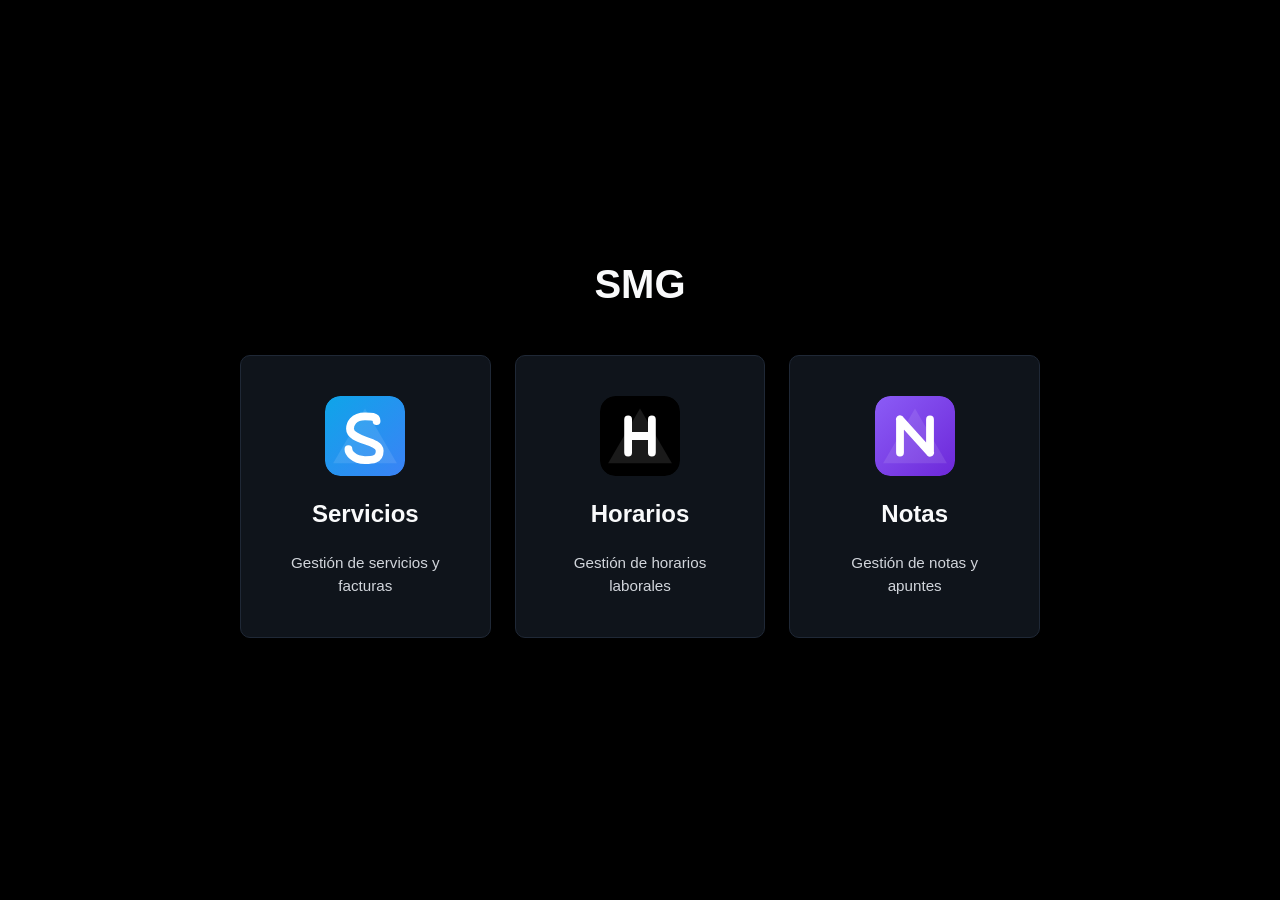
==== commit 925329cc: "Update index.html" ====
--- a/index.html
+++ b/index.html
@@ -7,41 +7,8 @@
     <meta name="theme-color" content="#0ea5e9">
     <meta name="description" content="Sistema de gestión de servicios y horarios">
     <title>SMG</title>
-    
-    <!-- PWA Manifest -->
     <link rel="manifest" href="./manifest.json">
-    
-    <!-- Apple Touch Icon -->
-    <link rel="apple-touch-icon" href="icon-192.png">
-    
-    <link rel="icon" type="image/svg+xml"
-        href="[data-uri]
-        [base64]
-        [base64]
-        [base64]
-        [base64]
-        [base64]
-        [base64]
-        [base64]
-        [base64]
-        [base64]
-        [base64]
-        [base64]
-        [base64]
-        [base64]
-        [base64]
-        [base64]
-        [base64]
-        [base64]
-        [base64]
-        [base64]
-        [base64]
-        [base64]
-        [base64]
-        [base64]
-        [base64]
-        [base64]
-        [base64]">
+    <link rel="icon" type="image/png" href="./icon-192.png">
     <style>
         :root {
             --bg-body: #000000;
@@ -183,9 +150,11 @@
                 transform: translateY(100px) scale(0);
                 opacity: 0;
             }
+
             60% {
                 transform: translateY(0) scale(1.1);
             }
+
             100% {
                 transform: translateY(0) scale(1);
                 opacity: 1;
@@ -205,10 +174,13 @@
         }
 
         @keyframes pulse {
-            0%, 100% {
+
+            0%,
+            100% {
                 opacity: 0;
                 transform: scale(1);
             }
+
             50% {
                 opacity: 0.3;
                 transform: scale(1.1);
@@ -391,12 +363,33 @@
                 <div class="card-title">Horarios</div>
                 <div class="card-description">Gestión de horarios laborales</div>
             </a>
+
+            <!-- Tarjeta de Notas -->
+            <a href="./notas.html" class="card card-notas">
+                <div class="icon">
+                    <svg xmlns="http://www.w3.org/2000/svg" viewBox="0 0 512 512">
+                        <defs>
+                            <linearGradient id="gradN" x1="0%" y1="0%" x2="100%" y2="100%">
+                                <stop offset="0%" style="stop-color:#8b5cf6;stop-opacity:1" />
+                                <stop offset="100%" style="stop-color:#6d28d9;stop-opacity:1" />
+                            </linearGradient>
+                        </defs>
+                        <rect width="512" height="512" rx="100" fill="url(#gradN)" />
+                        <path d="M256 80 L460 430 L52 430 Z" fill="white" fill-opacity="0.1" />
+                        <path d="M 160 150 L 160 362 M 160 150 L 352 362 M 352 150 L 352 362" stroke="white"
+                            stroke-width="50" stroke-linecap="round" stroke-linejoin="round" fill="none" />
+                    </svg>
+                </div>
+                <div class="card-title">Notas</div>
+                <div class="card-description">Gestión de notas y apuntes</div>
+            </a>
         </div>
     </div>
 
     <!-- Botón flotante de instalación -->
     <button id="install-button" aria-label="Instalar aplicación">
-        <svg width="36" height="36" viewBox="0 0 24 24" fill="none" stroke="currentColor" stroke-width="2.5" stroke-linecap="round" stroke-linejoin="round">
+        <svg width="36" height="36" viewBox="0 0 24 24" fill="none" stroke="currentColor" stroke-width="2.5"
+            stroke-linecap="round" stroke-linejoin="round">
             <path d="M21 15v4a2 2 0 0 1-2 2H5a2 2 0 0 1-2-2v-4"></path>
             <polyline points="7 10 12 15 17 10"></polyline>
             <line x1="12" y1="15" x2="12" y2="3"></line>
@@ -445,7 +438,7 @@
                 console.log('✅ PWA detectada como instalada (display-mode: standalone)');
                 return true;
             }
-            
+
             // Verifica si está en modo standalone de iOS
             if (window.navigator.standalone === true) {
                 console.log('✅ PWA detectada como instalada (iOS standalone)');
@@ -466,12 +459,12 @@
         window.addEventListener('beforeinstallprompt', (e) => {
             // Prevenir que Chrome muestre su prompt automáticamente
             e.preventDefault();
-            
+
             // Guardar el evento para usarlo después
             deferredPrompt = e;
-            
+
             console.log('✅ beforeinstallprompt detectado');
-            
+
             // Verificar si ya está instalada
             if (!isPWAInstalled()) {
                 // Mostrar el botón de instalación
@@ -512,10 +505,10 @@
 
             // Mostrar el prompt de instalación
             deferredPrompt.prompt();
-            
+
             // Esperar la respuesta del usuario
             const { outcome } = await deferredPrompt.userChoice;
-            
+
             if (outcome === 'accepted') {
                 console.log('Usuario aceptó la instalación');
                 // Marcar como instalada
@@ -526,7 +519,7 @@
             } else {
                 console.log('Usuario rechazó la instalación');
             }
-            
+
             // Limpiar el prompt
             deferredPrompt = null;
             installModal.classList.remove('show');
@@ -557,7 +550,7 @@
         window.addEventListener('load', () => {
             const isInstalled = isPWAInstalled();
             console.log('📱 Estado de instalación:', isInstalled ? 'Instalada' : 'No instalada');
-            
+
             if (isInstalled) {
                 installButton.classList.remove('show');
             }
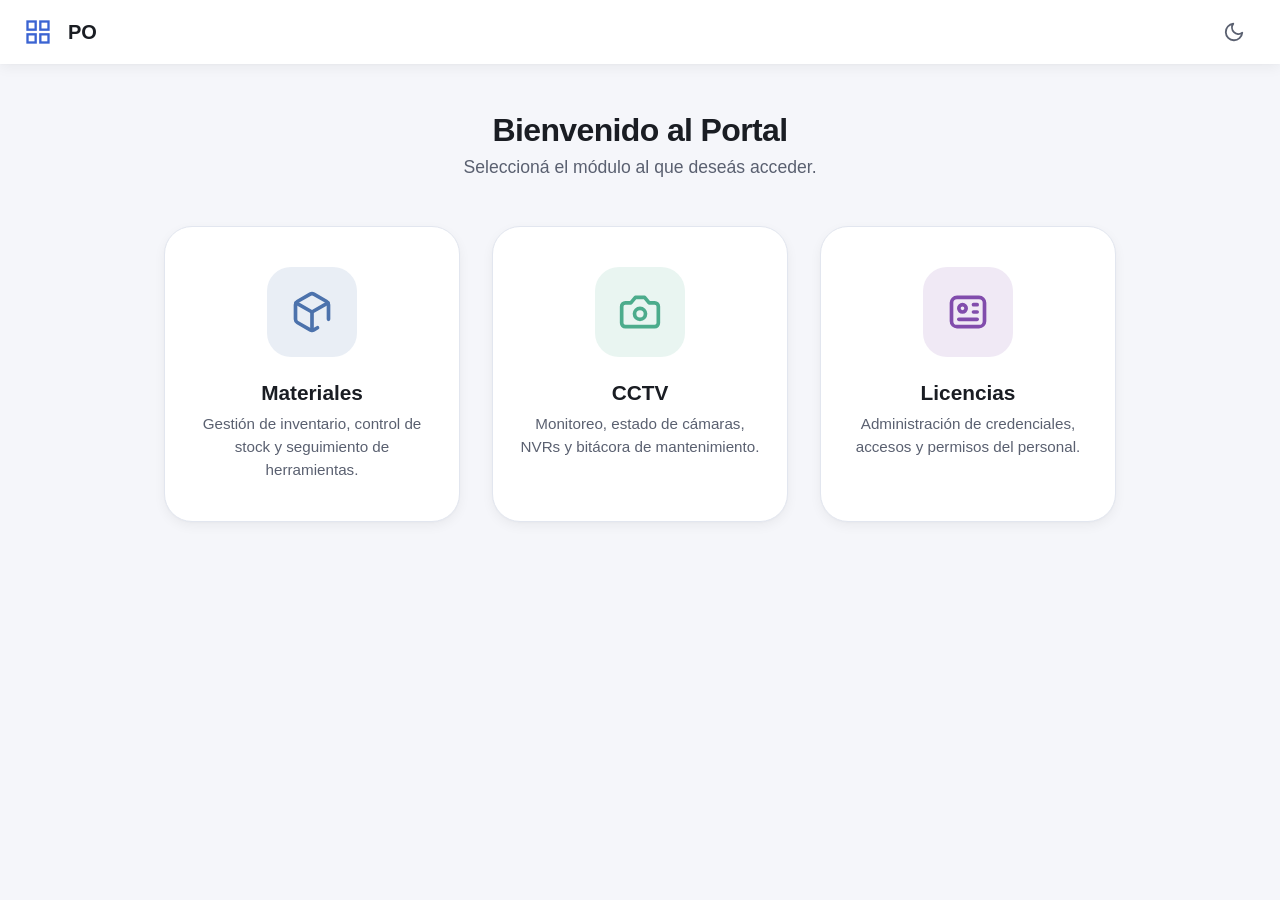
==== commit 22ea0909: "inicial" ====
--- a/index.html
+++ b/index.html
@@ -4,558 +4,136 @@
 <head>
     <meta charset="UTF-8">
     <meta name="viewport" content="width=device-width, initial-scale=1.0">
-    <meta name="theme-color" content="#0ea5e9">
-    <meta name="description" content="Sistema de gestión de servicios y horarios">
-    <title>SMG</title>
+    <meta http-equiv="Content-Security-Policy"
+        content="default-src 'self'; script-src 'self'; style-src 'self'; img-src 'self' data:; font-src 'self' data:; object-src 'none'; base-uri 'none'; frame-ancestors 'none'; upgrade-insecure-requests;">
+    <meta name="referrer" content="no-referrer">
+    <meta name="mobile-web-app-capable" content="yes">
+    <meta name="apple-mobile-web-app-status-bar-style" content="default">
+    <script src="./flash.js"></script>
+    <link rel="stylesheet" href="./styles.css">
     <link rel="manifest" href="./manifest.json">
-    <link rel="icon" type="image/png" href="./icon-192.png">
-    <style>
-        :root {
-            --bg-body: #000000;
-            --bg-card: #0f141b;
-            --text-main: #f9fafb;
-            --text-muted: #d1d5db;
-            --border: #1f2836;
-            --c-blue: #5382e6;
-            --c-purple: #8b5cf6;
-            --shadow: 0 1px 3px rgba(0, 0, 0, 0.3);
-            --radius: 10px;
-        }
-
-        * {
-            margin: 0;
-            padding: 0;
-            box-sizing: border-box;
-            -webkit-tap-highlight-color: transparent;
-        }
-
-        body {
-            font-family: -apple-system, BlinkMacSystemFont, 'Segoe UI', Arial, sans-serif;
-            background: var(--bg-body);
-            color: var(--text-main);
-            min-height: 100vh;
-            display: flex;
-            flex-direction: column;
-            align-items: center;
-            justify-content: center;
-            padding: 1rem;
-        }
-
-        .container {
-            max-width: 800px;
-            width: 100%;
-        }
-
-        h1 {
-            color: var(--text-main);
-            text-align: center;
-            font-size: 2.5rem;
-            margin-bottom: 3rem;
-            font-weight: 600;
-        }
-
-        .grid {
-            display: grid;
-            grid-template-columns: repeat(auto-fit, minmax(250px, 1fr));
-            gap: 1.5rem;
-            width: 100%;
-        }
-
-        .card {
-            background: var(--bg-card);
-            border: 1px solid var(--border);
-            border-radius: var(--radius);
-            padding: 2.5rem 2rem;
-            text-align: center;
-            cursor: pointer;
-            transition: all 0.3s ease;
-            box-shadow: var(--shadow);
-            text-decoration: none;
-            color: inherit;
-            display: flex;
-            flex-direction: column;
-            align-items: center;
-            gap: 1rem;
-        }
-
-        .card:hover {
-            transform: translateY(-5px);
-            box-shadow: 0 4px 12px rgba(0, 0, 0, 0.5);
-            border-color: rgba(83, 130, 230, 0.3);
-        }
-
-        .card:active {
-            transform: translateY(-2px);
-        }
-
-        .icon {
-            width: 80px;
-            height: 80px;
-            border-radius: 15px;
-            display: flex;
-            align-items: center;
-            justify-content: center;
-            margin-bottom: 0.5rem;
-            transition: all 0.3s ease;
-            background: none;
-            border: none;
-        }
-
-        .card:hover .icon {
-            transform: scale(1.05);
-        }
-
-        .icon svg {
-            width: 80px;
-            height: 80px;
-            border-radius: 15px;
-        }
-
-        .card-title {
-            font-size: 1.5rem;
-            font-weight: 600;
-            color: var(--text-main);
-            margin-bottom: 0.5rem;
-        }
-
-        .card-description {
-            font-size: 0.95rem;
-            color: var(--text-muted);
-            line-height: 1.5;
-        }
-
-        /* Botón de instalación PWA */
-        #install-button {
-            position: fixed;
-            bottom: 24px;
-            right: 24px;
-            background: linear-gradient(135deg, #0ea5e9 0%, #3b82f6 100%);
-            color: white;
-            border: none;
-            border-radius: 16px;
-            width: 64px;
-            height: 64px;
-            display: none;
-            align-items: center;
-            justify-content: center;
-            cursor: pointer;
-            box-shadow: 0 8px 24px rgba(14, 165, 233, 0.5), 0 4px 8px rgba(0, 0, 0, 0.3);
-            transition: all 0.3s ease;
-            z-index: 1000;
-            animation: slideInAndPulse 0.5s ease-out;
-        }
-
-        @keyframes slideInAndPulse {
-            0% {
-                transform: translateY(100px) scale(0);
-                opacity: 0;
-            }
-
-            60% {
-                transform: translateY(0) scale(1.1);
-            }
-
-            100% {
-                transform: translateY(0) scale(1);
-                opacity: 1;
-            }
-        }
-
-        #install-button::before {
-            content: '';
-            position: absolute;
-            inset: -4px;
-            background: linear-gradient(135deg, #0ea5e9, #3b82f6);
-            border-radius: 18px;
-            opacity: 0;
-            transition: opacity 0.3s ease;
-            z-index: -1;
-            animation: pulse 2s infinite;
-        }
-
-        @keyframes pulse {
-
-            0%,
-            100% {
-                opacity: 0;
-                transform: scale(1);
-            }
-
-            50% {
-                opacity: 0.3;
-                transform: scale(1.1);
-            }
-        }
-
-        #install-button:hover {
-            transform: translateY(-4px) scale(1.05);
-            box-shadow: 0 12px 32px rgba(14, 165, 233, 0.6), 0 6px 12px rgba(0, 0, 0, 0.4);
-        }
-
-        #install-button:active {
-            transform: translateY(-2px) scale(1);
-        }
-
-        #install-button.show {
-            display: flex;
-        }
-
-        #install-button svg {
-            filter: drop-shadow(0 2px 4px rgba(0, 0, 0, 0.3));
-        }
-
-        /* Modal de instalación */
-        .install-modal {
-            display: none;
-            position: fixed;
-            top: 0;
-            left: 0;
-            width: 100%;
-            height: 100%;
-            background: rgba(0, 0, 0, 0.8);
-            z-index: 2000;
-            align-items: center;
-            justify-content: center;
-            padding: 1rem;
-        }
-
-        .install-modal.show {
-            display: flex;
-        }
-
-        .modal-content {
-            background: var(--bg-card);
-            border: 1px solid var(--border);
-            border-radius: var(--radius);
-            padding: 2rem;
-            max-width: 400px;
-            width: 100%;
-            text-align: center;
-        }
-
-        .modal-content h2 {
-            margin-bottom: 1rem;
-            font-size: 1.5rem;
-        }
-
-        .modal-content p {
-            color: var(--text-muted);
-            margin-bottom: 1.5rem;
-            line-height: 1.5;
-        }
-
-        .modal-buttons {
-            display: flex;
-            gap: 1rem;
-            justify-content: center;
-        }
-
-        .modal-btn {
-            padding: 0.75rem 1.5rem;
-            border-radius: 8px;
-            border: none;
-            cursor: pointer;
-            font-size: 1rem;
-            transition: all 0.3s ease;
-        }
-
-        .modal-btn-primary {
-            background: linear-gradient(135deg, var(--c-blue), var(--c-purple));
-            color: white;
-        }
-
-        .modal-btn-primary:hover {
-            transform: translateY(-2px);
-            box-shadow: 0 4px 12px rgba(83, 130, 230, 0.4);
-        }
-
-        .modal-btn-secondary {
-            background: var(--bg-body);
-            color: var(--text-muted);
-            border: 1px solid var(--border);
-        }
-
-        .modal-btn-secondary:hover {
-            background: var(--border);
-        }
-
-        @media (max-width: 600px) {
-            h1 {
-                font-size: 2rem;
-                margin-bottom: 2rem;
-            }
-
-            .grid {
-                gap: 1rem;
-            }
-
-            .card {
-                padding: 2rem 1.5rem;
-            }
-
-            .icon {
-                width: 70px;
-                height: 70px;
-            }
-
-            .icon svg {
-                width: 70px;
-                height: 70px;
-            }
-
-            #install-button {
-                width: 60px;
-                height: 60px;
-                bottom: 20px;
-                right: 20px;
-            }
-
-            #install-button svg {
-                width: 32px;
-                height: 32px;
-            }
-        }
-    </style>
+    <script src="./launcher.js" defer></script>
+    <title>Panel de operaciones | Inicio</title>
 </head>
 
 <body>
-    <div class="container">
-        <h1>SMG</h1>
+    <svg xmlns="http://www.w3.org/2000/svg" class="svg-sprites" width="0" height="0">
+        <defs>
+            <symbol id="icon-moon" viewBox="0 0 24 24" fill="none" stroke="currentColor" stroke-width="2"
+                stroke-linecap="round" stroke-linejoin="round">
+                <path d="M21 12.79A9 9 0 1111.21 3 7 7 0 0021 12.79z" />
+            </symbol>
+            <symbol id="icon-sun" viewBox="0 0 24 24" fill="none" stroke="currentColor" stroke-width="2"
+                stroke-linecap="round" stroke-linejoin="round">
+                <circle cx="12" cy="12" r="5"></circle>
+                <line x1="12" y1="1" x2="12" y2="3"></line>
+                <line x1="12" y1="21" x2="12" y2="23"></line>
+                <line x1="4.22" y1="4.22" x2="5.64" y2="5.64"></line>
+                <line x1="18.36" y1="18.36" x2="19.78" y2="19.78"></line>
+                <line x1="1" y1="12" x2="3" y2="12"></line>
+                <line x1="21" y1="12" x2="23" y2="12"></line>
+                <line x1="4.22" y1="19.78" x2="5.64" y2="18.36"></line>
+                <line x1="18.36" y1="5.64" x2="19.78" y2="4.22"></line>
+            </symbol>
+            <symbol id="icon-install" viewBox="0 0 24 24" fill="none" stroke="currentColor" stroke-width="2"
+                stroke-linecap="round" stroke-linejoin="round">
+                <rect x="3" y="3" width="18" height="14" rx="2" ry="2"></rect>
+                <line x1="8" y1="21" x2="16" y2="21"></line>
+                <line x1="12" y1="17" x2="12" y2="21"></line>
+                <polyline points="9 10 12 13 15 10"></polyline>
+                <line x1="12" y1="6" x2="12" y2="13"></line>
+            </symbol>
+            <symbol id="icon-box" viewBox="0 0 24 24" fill="none" stroke="currentColor" stroke-width="2"
+                stroke-linecap="round" stroke-linejoin="round">
+                <path
+                    d="M21 16V8a2 2 0 0 0-1-1.73l-7-4a2 2 0 0 0-2 0l-7 4A2 2 0 0 0 3 8v8a2 2 0 0 0 1 1.73l7 4a2 2 0 0 0 2 0l2-1.14" />
+                <polyline points="3.29 7 12 12 20.71 7" />
+                <line x1="12" y1="22" x2="12" y2="12" />
+            </symbol>
+            <symbol id="icon-camera" viewBox="0 0 24 24" fill="none" stroke="currentColor" stroke-width="2"
+                stroke-linecap="round" stroke-linejoin="round">
+                <path d="M14.5 4h-5L7 7H4a2 2 0 0 0-2 2v9a2 2 0 0 0 2 2h16a2 2 0 0 0 2-2V9a2 2 0 0 0-2-2h-3l-2.5-3z" />
+                <circle cx="12" cy="13" r="3" />
+            </symbol>
+            <symbol id="icon-id" viewBox="0 0 24 24" fill="none" stroke="currentColor" stroke-width="2"
+                stroke-linecap="round" stroke-linejoin="round">
+                <rect x="3" y="4" width="18" height="16" rx="3" ry="3" />
+                <circle cx="9" cy="10" r="2" />
+                <line x1="15" y1="8" x2="17" y2="8" />
+                <line x1="15" y1="12" x2="17" y2="12" />
+                <line x1="7" y1="16" x2="17" y2="16" />
+            </symbol>
+        </defs>
+    </svg>
 
-        <div class="grid">
-            <!-- Tarjeta de Cuentas -->
-            <a href="./Servicios.html" class="card card-cuentas">
-                <div class="icon">
-                    <svg xmlns="http://www.w3.org/2000/svg" viewBox="0 0 512 512">
-                        <defs>
-                            <linearGradient id="gradS" x1="0%" y1="0%" x2="100%" y2="100%">
-                                <stop offset="0%" style="stop-color:#0ea5e9;stop-opacity:1" />
-                                <stop offset="100%" style="stop-color:#3b82f6;stop-opacity:1" />
-                            </linearGradient>
-                        </defs>
-                        <rect width="512" height="512" rx="100" fill="url(#gradS)" />
-                        <path d="M256 80 L460 430 L52 430 Z" fill="white" fill-opacity="0.1" />
-                        <path
-                            d="M330 160 C 330 130, 290 130, 256 130 C 180 130, 160 180, 160 210 C 160 290, 350 280, 350 350 C 350 410, 300 410, 256 410 C 180 410, 150 360, 150 340"
-                            stroke="white" stroke-width="50" stroke-linecap="round" fill="none" />
+    <header class="header">
+        <div class="header-logo">
+            <svg class="svg-icon" viewBox="0 0 24 24" fill="none" stroke="currentColor" stroke-width="2">
+                <rect x="3" y="3" width="7" height="7"></rect>
+                <rect x="14" y="3" width="7" height="7"></rect>
+                <rect x="14" y="14" width="7" height="7"></rect>
+                <rect x="3" y="14" width="7" height="7"></rect>
+            </svg>
+        </div>
+        <h1 class="header-main-title">PO</h1>
+        <div class="header-actions">
+            <button class="icon-btn" id="btn-install-app" title="Instalar Aplicación">
+                <svg class="svg-icon">
+                    <use href="#icon-install" />
+                </svg>
+            </button>
+            <button class="icon-btn" id="btn-dark-mode" title="Alternar modo oscuro" aria-label="Modo oscuro">
+                <svg class="svg-icon">
+                    <use id="icon-theme-use" href="#icon-moon" />
+                </svg>
+            </button>
+        </div>
+    </header>
+
+    <main class="container">
+        <div class="welcome-section">
+            <h2>Bienvenido al Portal</h2>
+            <p>Seleccioná el módulo al que deseás acceder.</p>
+        </div>
+
+        <div class="app-grid">
+            <a href="./SGI/index.html" class="app-card" rel="noopener noreferrer">
+                <div class="app-icon-wrapper color-blue">
+                    <svg class="app-icon">
+                        <use href="#icon-box" />
                     </svg>
                 </div>
-                <div class="card-title">Servicios</div>
-                <div class="card-description">Gestión de servicios y facturas</div>
+                <div class="app-info">
+                    <h3>Materiales</h3>
+                    <p>Gestión de inventario, control de stock y seguimiento de herramientas.</p>
+                </div>
             </a>
 
-            <!-- Tarjeta de Horarios -->
-            <a href="./Horarios.html" class="card card-horarios">
-                <div class="icon">
-                    <svg xmlns="http://www.w3.org/2000/svg" viewBox="0 0 512 512">
-                        <defs>
-                            <linearGradient id="gradH" x1="0%" y1="0%" x2="100%" y2="100%">
-                                <stop offset="0%" style="stop-color:#000000;stop-opacity:1" />
-                                <stop offset="100%" style="stop-color:#000000;stop-opacity:1" />
-                            </linearGradient>
-                        </defs>
-                        <rect width="512" height="512" rx="100" fill="url(#gradH)" />
-                        <path d="M256 80 L460 430 L52 430 Z" fill="white" fill-opacity="0.1" />
-                        <path d="M 180 150 L 180 362 M 332 150 L 332 362 M 180 256 L 332 256" stroke="white"
-                            stroke-width="50" stroke-linecap="round" stroke-linejoin="round" fill="none" />
+            <a href="./SGC/index.html" class="app-card" rel="noopener noreferrer">
+                <div class="app-icon-wrapper color-green">
+                    <svg class="app-icon">
+                        <use href="#icon-camera" />
                     </svg>
                 </div>
-                <div class="card-title">Horarios</div>
-                <div class="card-description">Gestión de horarios laborales</div>
+                <div class="app-info">
+                    <h3>CCTV</h3>
+                    <p>Monitoreo, estado de cámaras, NVRs y bitácora de mantenimiento.</p>
+                </div>
             </a>
 
-            <!-- Tarjeta de Notas -->
-            <a href="./notas.html" class="card card-notas">
-                <div class="icon">
-                    <svg xmlns="http://www.w3.org/2000/svg" viewBox="0 0 512 512">
-                        <defs>
-                            <linearGradient id="gradN" x1="0%" y1="0%" x2="100%" y2="100%">
-                                <stop offset="0%" style="stop-color:#8b5cf6;stop-opacity:1" />
-                                <stop offset="100%" style="stop-color:#6d28d9;stop-opacity:1" />
-                            </linearGradient>
-                        </defs>
-                        <rect width="512" height="512" rx="100" fill="url(#gradN)" />
-                        <path d="M256 80 L460 430 L52 430 Z" fill="white" fill-opacity="0.1" />
-                        <path d="M 160 150 L 160 362 M 160 150 L 352 362 M 352 150 L 352 362" stroke="white"
-                            stroke-width="50" stroke-linecap="round" stroke-linejoin="round" fill="none" />
+            <a href="./SGL/index.html" class="app-card" rel="noopener noreferrer">
+                <div class="app-icon-wrapper color-purple">
+                    <svg class="app-icon">
+                        <use href="#icon-id" />
                     </svg>
                 </div>
-                <div class="card-title">Notas</div>
-                <div class="card-description">Gestión de notas y apuntes</div>
+                <div class="app-info">
+                    <h3>Licencias</h3>
+                    <p>Administración de credenciales, accesos y permisos del personal.</p>
+                </div>
             </a>
         </div>
-    </div>
-
-    <!-- Botón flotante de instalación -->
-    <button id="install-button" aria-label="Instalar aplicación">
-        <svg width="36" height="36" viewBox="0 0 24 24" fill="none" stroke="currentColor" stroke-width="2.5"
-            stroke-linecap="round" stroke-linejoin="round">
-            <path d="M21 15v4a2 2 0 0 1-2 2H5a2 2 0 0 1-2-2v-4"></path>
-            <polyline points="7 10 12 15 17 10"></polyline>
-            <line x1="12" y1="15" x2="12" y2="3"></line>
-        </svg>
-    </button>
-
-    <!-- Modal de instalación -->
-    <div class="install-modal" id="install-modal">
-        <div class="modal-content">
-            <h2>Instalar SMG</h2>
-            <p>Instala esta aplicación en tu dispositivo para acceder más rápido y trabajar sin conexión.</p>
-            <div class="modal-buttons">
-                <button class="modal-btn modal-btn-secondary" id="modal-cancel">Ahora no</button>
-                <button class="modal-btn modal-btn-primary" id="modal-install">Instalar</button>
-            </div>
-        </div>
-    </div>
-
-    <script>
-        // Registro del Service Worker
-        if ('serviceWorker' in navigator) {
-            window.addEventListener('load', () => {
-                navigator.serviceWorker.register('./sw.js')
-                    .then(registration => {
-                        console.log('✅ Service Worker registrado correctamente:', registration.scope);
-                    })
-                    .catch(error => {
-                        console.error('❌ Error al registrar Service Worker:', error);
-                    });
-            });
-        } else {
-            console.warn('⚠️ Service Workers no soportados en este navegador');
-        }
-
-        // Variables para la instalación
-        let deferredPrompt;
-        const installButton = document.getElementById('install-button');
-        const installModal = document.getElementById('install-modal');
-        const modalInstall = document.getElementById('modal-install');
-        const modalCancel = document.getElementById('modal-cancel');
-
-        // Función para verificar si la PWA está instalada
-        function isPWAInstalled() {
-            // Verifica si está en modo standalone (instalada)
-            if (window.matchMedia('(display-mode: standalone)').matches) {
-                console.log('✅ PWA detectada como instalada (display-mode: standalone)');
-                return true;
-            }
-
-            // Verifica si está en modo standalone de iOS
-            if (window.navigator.standalone === true) {
-                console.log('✅ PWA detectada como instalada (iOS standalone)');
-                return true;
-            }
-
-            // Verifica localStorage para apps previamente instaladas
-            if (localStorage.getItem('pwa-installed') === 'true') {
-                console.log('✅ PWA detectada como instalada (localStorage)');
-                return true;
-            }
-
-            console.log('ℹ️ PWA no instalada');
-            return false;
-        }
-
-        // Detectar el evento beforeinstallprompt
-        window.addEventListener('beforeinstallprompt', (e) => {
-            // Prevenir que Chrome muestre su prompt automáticamente
-            e.preventDefault();
-
-            // Guardar el evento para usarlo después
-            deferredPrompt = e;
-
-            console.log('✅ beforeinstallprompt detectado');
-
-            // Verificar si ya está instalada
-            if (!isPWAInstalled()) {
-                // Mostrar el botón de instalación
-                installButton.classList.add('show');
-                console.log('✅ Botón de instalación mostrado');
-            } else {
-                console.log('ℹ️ PWA ya instalada, botón oculto');
-            }
-        });
-
-        // FUNCIÓN DE PRUEBA - Descomenta para testing
-        // Muestra el botón de instalación manualmente para pruebas
-        // O accede con ?test=true en la URL
-        const urlParams = new URLSearchParams(window.location.search);
-        if (urlParams.get('test') === 'true') {
-            window.addEventListener('load', () => {
-                setTimeout(() => {
-                    console.log('🧪 MODO PRUEBA: Mostrando botón de instalación');
-                    installButton.classList.add('show');
-                    // Simular que hay un prompt disponible
-                    if (!deferredPrompt) {
-                        console.log('⚠️ No hay beforeinstallprompt real, esto es solo visual');
-                    }
-                }, 1000);
-            });
-        }
-
-        // Manejar click en el botón flotante
-        installButton.addEventListener('click', () => {
-            installModal.classList.add('show');
-        });
-
-        // Manejar click en "Instalar" del modal
-        modalInstall.addEventListener('click', async () => {
-            if (!deferredPrompt) {
-                return;
-            }
-
-            // Mostrar el prompt de instalación
-            deferredPrompt.prompt();
-
-            // Esperar la respuesta del usuario
-            const { outcome } = await deferredPrompt.userChoice;
-
-            if (outcome === 'accepted') {
-                console.log('Usuario aceptó la instalación');
-                // Marcar como instalada
-                localStorage.setItem('pwa-installed', 'true');
-                // Ocultar botón y modal
-                installButton.classList.remove('show');
-                installModal.classList.remove('show');
-            } else {
-                console.log('Usuario rechazó la instalación');
-            }
-
-            // Limpiar el prompt
-            deferredPrompt = null;
-            installModal.classList.remove('show');
-        });
-
-        // Manejar click en "Ahora no"
-        modalCancel.addEventListener('click', () => {
-            installModal.classList.remove('show');
-        });
-
-        // Cerrar modal al hacer click fuera
-        installModal.addEventListener('click', (e) => {
-            if (e.target === installModal) {
-                installModal.classList.remove('show');
-            }
-        });
-
-        // Detectar cuando la app se instala
-        window.addEventListener('appinstalled', () => {
-            console.log('🎉 PWA instalada exitosamente');
-            localStorage.setItem('pwa-installed', 'true');
-            installButton.classList.remove('show');
-            installModal.classList.remove('show');
-            deferredPrompt = null;
-        });
-
-        // Verificar al cargar la página si ya está instalada
-        window.addEventListener('load', () => {
-            const isInstalled = isPWAInstalled();
-            console.log('📱 Estado de instalación:', isInstalled ? 'Instalada' : 'No instalada');
-
-            if (isInstalled) {
-                installButton.classList.remove('show');
-            }
-        });
-    </script>
+    </main>
 </body>
 
-</html>
+</html>
--- a/styles.css
+++ b/styles.css
@@ -0,0 +1,176 @@
+/* ════ 1. TOKENS COMPARTIDOS ════ */
+:root {
+    --bg-body: #f5f6fa;
+    --bg-card: #ffffff;
+    --bg-header: #ffffffee;
+    --text-main: #1a1d23;
+    --text-muted: #5a6070;
+    --border: #e2e6ef;
+    
+    /* Colores base */
+    --accent: #3b64d2;
+    --c-blue: rgba(76, 114, 172, 1);
+    --c-green: rgba(76, 172, 140, 1);
+    --c-purple: rgba(129, 76, 172, 1);
+    
+    /* Fondos semánticos para los iconos */
+    --c-blue-bg: rgba(76, 114, 172, 0.12);
+    --c-green-bg: rgba(76, 172, 140, 0.12);
+    --c-purple-bg: rgba(129, 76, 172, 0.12);
+
+    --shadow: 0 4px 12px rgba(0, 0, 0, 0.05), 0 1px 2px rgba(0, 0, 0, 0.02);
+    --shadow-hover: 0 12px 24px rgba(0, 0, 0, 0.08), 0 4px 8px rgba(0, 0, 0, 0.04);
+    --radius: 20px;
+    --radius-lg: 28px;
+    --border-w: 1.5px;
+}
+
+html.dark-mode body {
+    --bg-body: #131314;
+    --bg-card: #1e1f20;
+    --bg-header: #131314f6;
+    --text-main: #e3e3e3;
+    --text-muted: #b4b4b4;
+    --border: #313333;
+    --shadow: 0 4px 20px rgba(0, 0, 0, 0.4);
+    --shadow-hover: 0 12px 30px rgba(0, 0, 0, 0.6);
+}
+
+/* ════ 2. RESET & BASE ════ */
+* { margin: 0; padding: 0; box-sizing: border-box; -webkit-tap-highlight-color: transparent; }
+body {
+    font-family: 'Segoe UI', -apple-system, BlinkMacSystemFont, sans-serif;
+    background: var(--bg-body);
+    color: var(--text-main);
+    transition: background 0.3s, color 0.3s;
+    min-height: 100vh;
+    display: flex;
+    flex-direction: column;
+}
+
+/* ════ 3. HEADER ════ */
+.header {
+    background: var(--bg-header);
+    backdrop-filter: blur(10px);
+    padding: 0 1.5rem;
+    height: 64px;
+    box-shadow: var(--shadow);
+    display: flex;
+    align-items: center;
+    gap: 1rem;
+    position: sticky;
+    top: 0;
+    z-index: 90;
+}
+.header-logo { color: var(--accent); display: flex; align-items: center; }
+.header-logo .svg-icon { width: 28px; height: 28px; }
+.header-main-title { font-size: 1.25rem; font-weight: 700; flex: 1; letter-spacing: -0.01em; }
+
+.icon-btn {
+    width: 44px; height: 44px;
+    border-radius: 50%;
+    background: transparent;
+    border: none;
+    color: var(--text-muted);
+    cursor: pointer;
+    display: flex; align-items: center; justify-content: center;
+    transition: background 0.2s, color 0.2s;
+}
+.icon-btn:hover { background: var(--border); color: var(--text-main); }
+.svg-icon { width: 22px; height: 22px; }
+
+/* ════ 4. LAYOUT DEL LAUNCHER ════ */
+.container {
+    max-width: 1000px;
+    margin: 0 auto;
+    padding: 3rem 1.5rem;
+    width: 100%;
+}
+
+.welcome-section {
+    text-align: center;
+    margin-bottom: 3rem;
+}
+.welcome-section h2 { font-size: 2rem; font-weight: 800; margin-bottom: 0.5rem; letter-spacing: -0.02em; }
+.welcome-section p { color: var(--text-muted); font-size: 1.1rem; }
+
+/* ════ 5. TARJETAS DE APLICACIONES ════ */
+.app-grid {
+    display: grid;
+    grid-template-columns: repeat(auto-fit, minmax(280px, 1fr));
+    gap: 2rem;
+}
+
+.app-card {
+    background: var(--bg-card);
+    border: var(--border-w) solid var(--border);
+    border-radius: var(--radius-lg);
+    padding: 2.5rem 1.5rem;
+    display: flex;
+    flex-direction: column;
+    align-items: center;
+    text-align: center;
+    text-decoration: none;
+    color: var(--text-main);
+    box-shadow: var(--shadow);
+    transition: transform 0.25s cubic-bezier(0.34, 1.56, 0.64, 1), box-shadow 0.25s, border-color 0.25s;
+    outline: none;
+}
+
+.app-card:hover, .app-card:focus-visible {
+    transform: translateY(-8px);
+    box-shadow: var(--shadow-hover);
+    border-color: var(--border); /* Evita que el borde compita visualmente con el icono */
+}
+
+/* Iconos grandes */
+.app-icon-wrapper {
+    width: 90px;
+    height: 90px;
+    border-radius: 24px;
+    display: flex;
+    align-items: center;
+    justify-content: center;
+    margin-bottom: 1.5rem;
+    transition: transform 0.3s ease;
+}
+
+.app-card:hover .app-icon-wrapper {
+    transform: scale(1.05);
+}
+
+.app-icon { width: 44px; height: 44px; }
+
+/* Colores dinámicos por módulo */
+.color-blue { background: var(--c-blue-bg); color: var(--c-blue); }
+.color-green { background: var(--c-green-bg); color: var(--c-green); }
+.color-purple { background: var(--c-purple-bg); color: var(--c-purple); }
+
+.app-info h3 {
+    font-size: 1.3rem;
+    font-weight: 700;
+    margin-bottom: 0.5rem;
+}
+
+#btn-install-app {
+    display: none;
+}
+
+.app-info p {
+    font-size: 0.95rem;
+    color: var(--text-muted);
+    line-height: 1.5;
+}
+
+.svg-sprites {
+    display: none;
+}
+
+/* Ajustes para móviles */
+@media (max-width: 600px) {
+    .container { padding: 2rem 1rem; }
+    .welcome-section h2 { font-size: 1.5rem; }
+    .app-card { padding: 2rem 1.25rem; }
+    .app-icon-wrapper { width: 70px; height: 70px; border-radius: 20px; }
+    .app-icon { width: 34px; height: 34px; }
+}
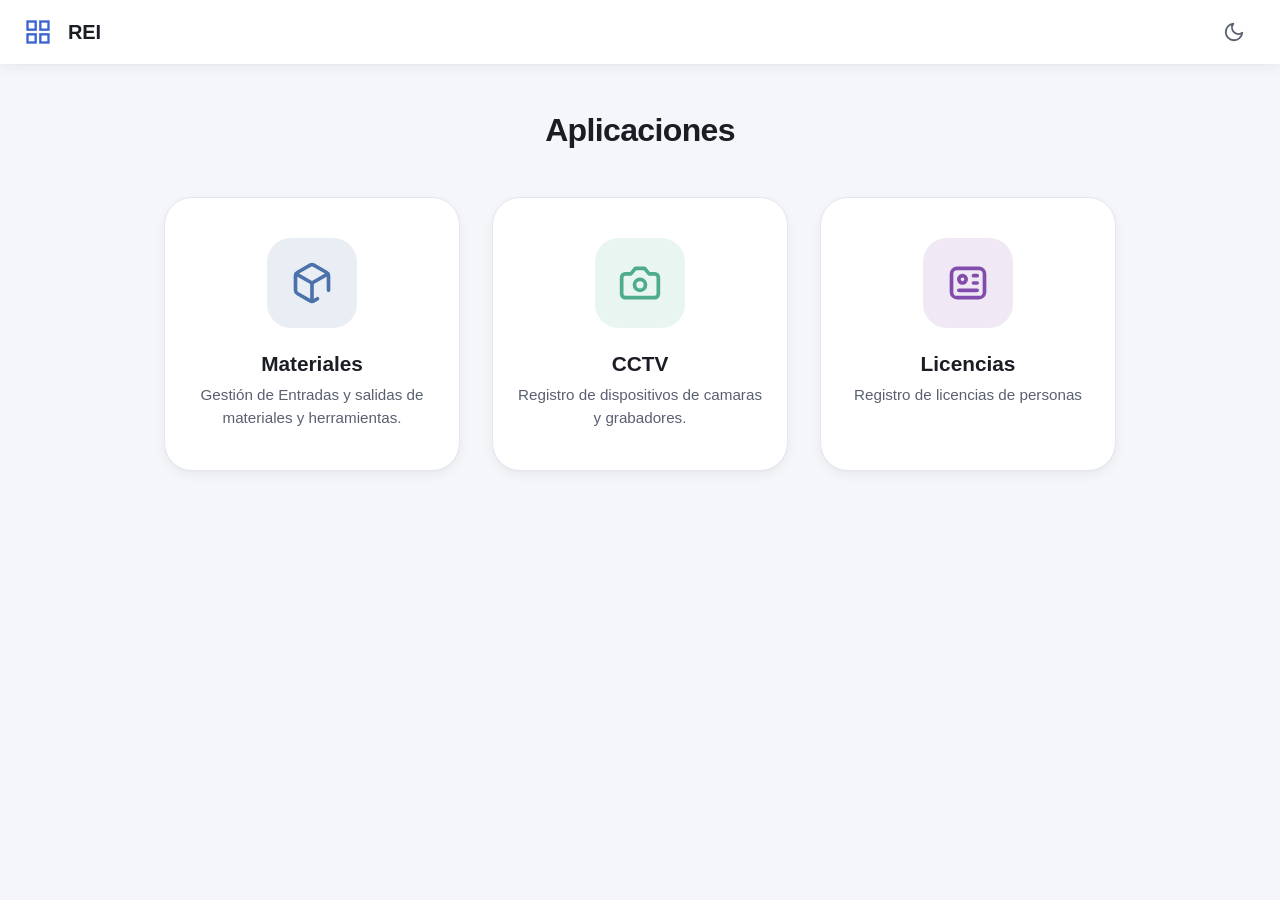
==== commit 1fc3b3f6: "a" ====
--- a/index.html
+++ b/index.html
@@ -12,8 +12,8 @@
     <script src="./flash.js"></script>
     <link rel="stylesheet" href="./styles.css">
     <link rel="manifest" href="./manifest.json">
-    <script src="./launcher.js" defer></script>
-    <title>Panel de operaciones | Inicio</title>
+    <script src="./app.js" defer></script>
+    <title>REI launcher | Inicio</title>
 </head>
 
 <body>
@@ -75,7 +75,7 @@
                 <rect x="3" y="14" width="7" height="7"></rect>
             </svg>
         </div>
-        <h1 class="header-main-title">PO</h1>
+        <h1 class="header-main-title">REI</h1>
         <div class="header-actions">
             <button class="icon-btn" id="btn-install-app" title="Instalar Aplicación">
                 <svg class="svg-icon">
@@ -92,8 +92,7 @@
 
     <main class="container">
         <div class="welcome-section">
-            <h2>Bienvenido al Portal</h2>
-            <p>Seleccioná el módulo al que deseás acceder.</p>
+            <h2>Aplicaciones</h2>
         </div>
 
         <div class="app-grid">
@@ -105,7 +104,7 @@
                 </div>
                 <div class="app-info">
                     <h3>Materiales</h3>
-                    <p>Gestión de inventario, control de stock y seguimiento de herramientas.</p>
+                    <p>Gestión de Entradas y salidas de materiales y herramientas.</p>
                 </div>
             </a>
 
@@ -117,7 +116,7 @@
                 </div>
                 <div class="app-info">
                     <h3>CCTV</h3>
-                    <p>Monitoreo, estado de cámaras, NVRs y bitácora de mantenimiento.</p>
+                    <p>Registro de dispositivos de camaras y grabadores.</p>
                 </div>
             </a>
 
@@ -129,7 +128,7 @@
                 </div>
                 <div class="app-info">
                     <h3>Licencias</h3>
-                    <p>Administración de credenciales, accesos y permisos del personal.</p>
+                    <p>Registro de licencias de personas</p>
                 </div>
             </a>
         </div>
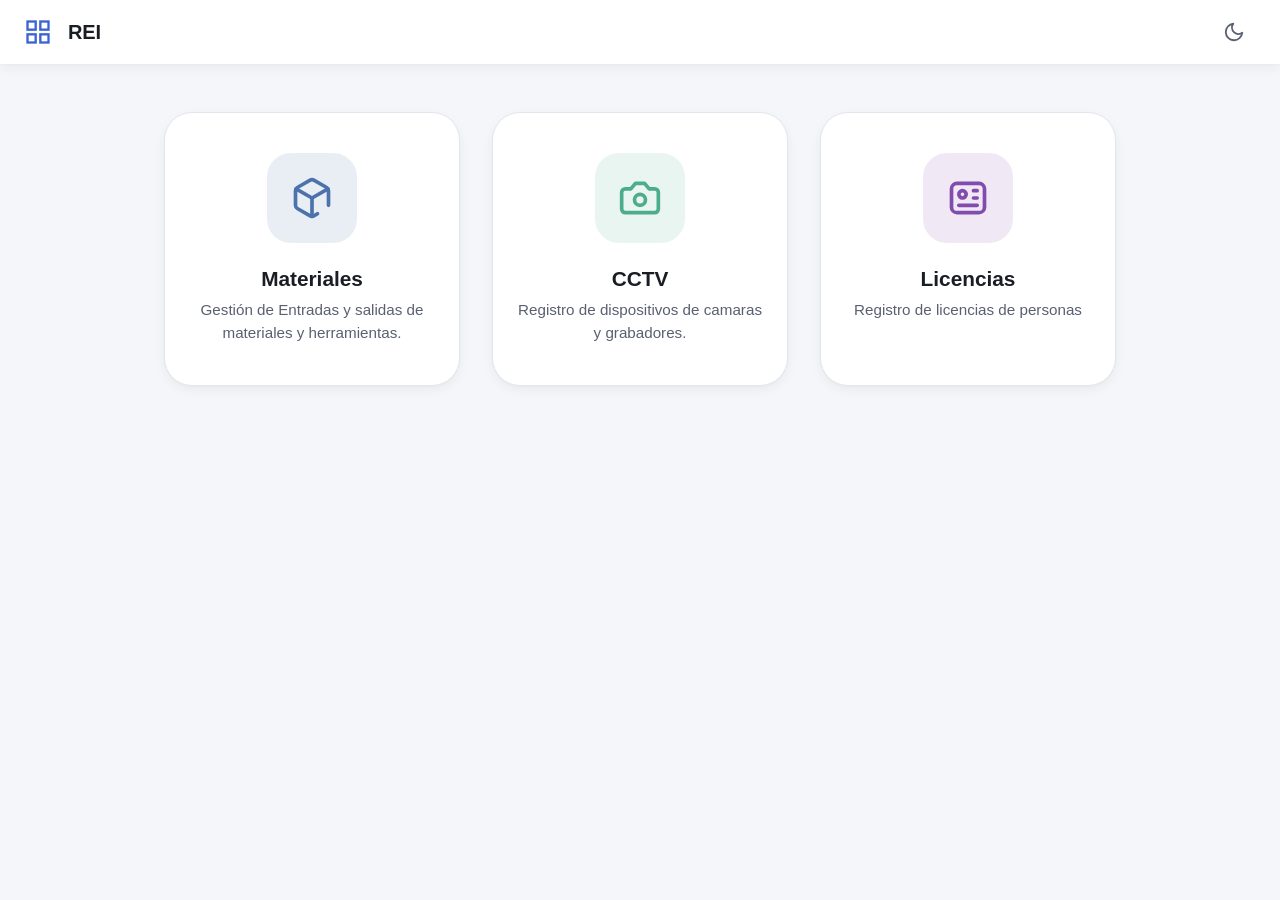
==== commit 68139030: "apple capable" ====
--- a/index.html
+++ b/index.html
@@ -8,6 +8,7 @@
         content="default-src 'self'; script-src 'self'; style-src 'self'; img-src 'self' data:; font-src 'self' data:; object-src 'none'; base-uri 'none'; frame-ancestors 'none'; upgrade-insecure-requests;">
     <meta name="referrer" content="no-referrer">
     <meta name="mobile-web-app-capable" content="yes">
+    <meta name="apple-mobile-web-app-capable" content="yes">
     <meta name="apple-mobile-web-app-status-bar-style" content="default">
     <script src="./flash.js"></script>
     <link rel="stylesheet" href="./styles.css">
@@ -91,9 +92,7 @@
     </header>
 
     <main class="container">
-        <div class="welcome-section">
-            <h2>Aplicaciones</h2>
-        </div>
+
 
         <div class="app-grid">
             <a href="./SGI/index.html" class="app-card" rel="noopener noreferrer">
